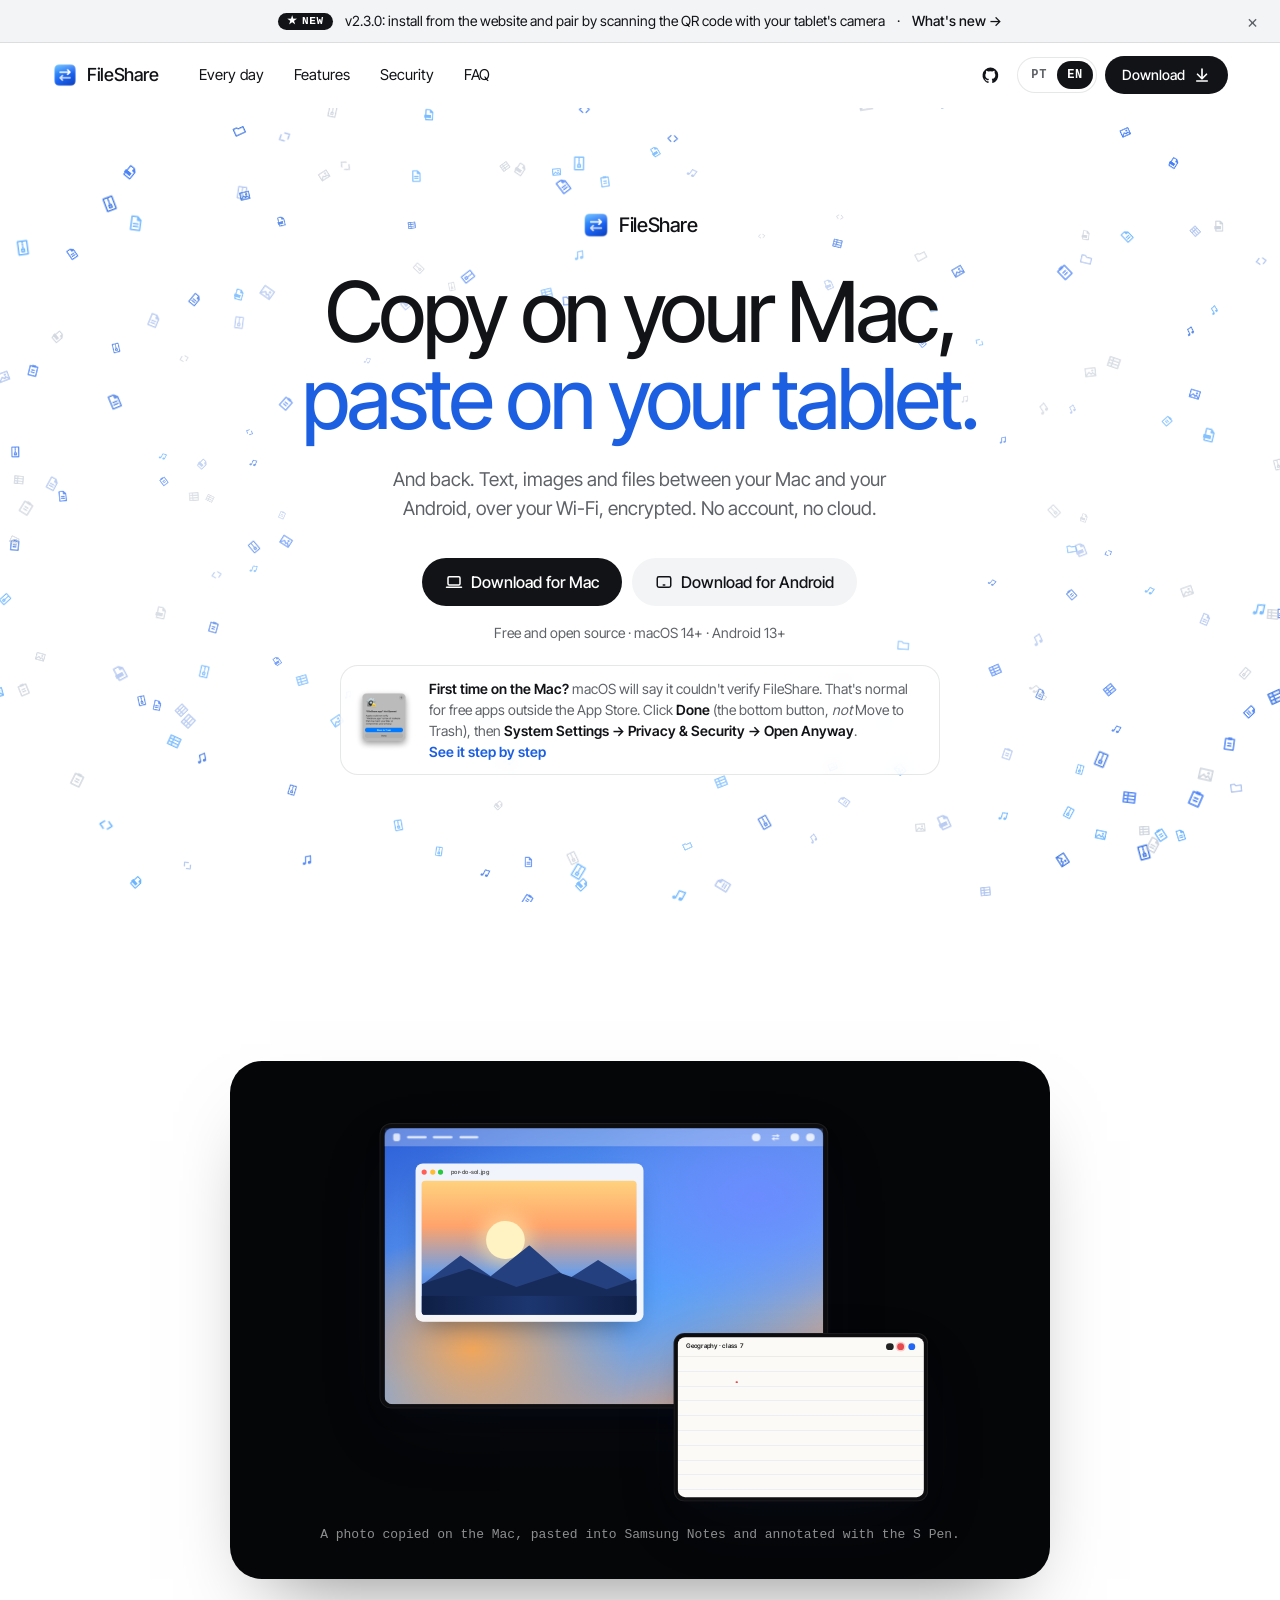
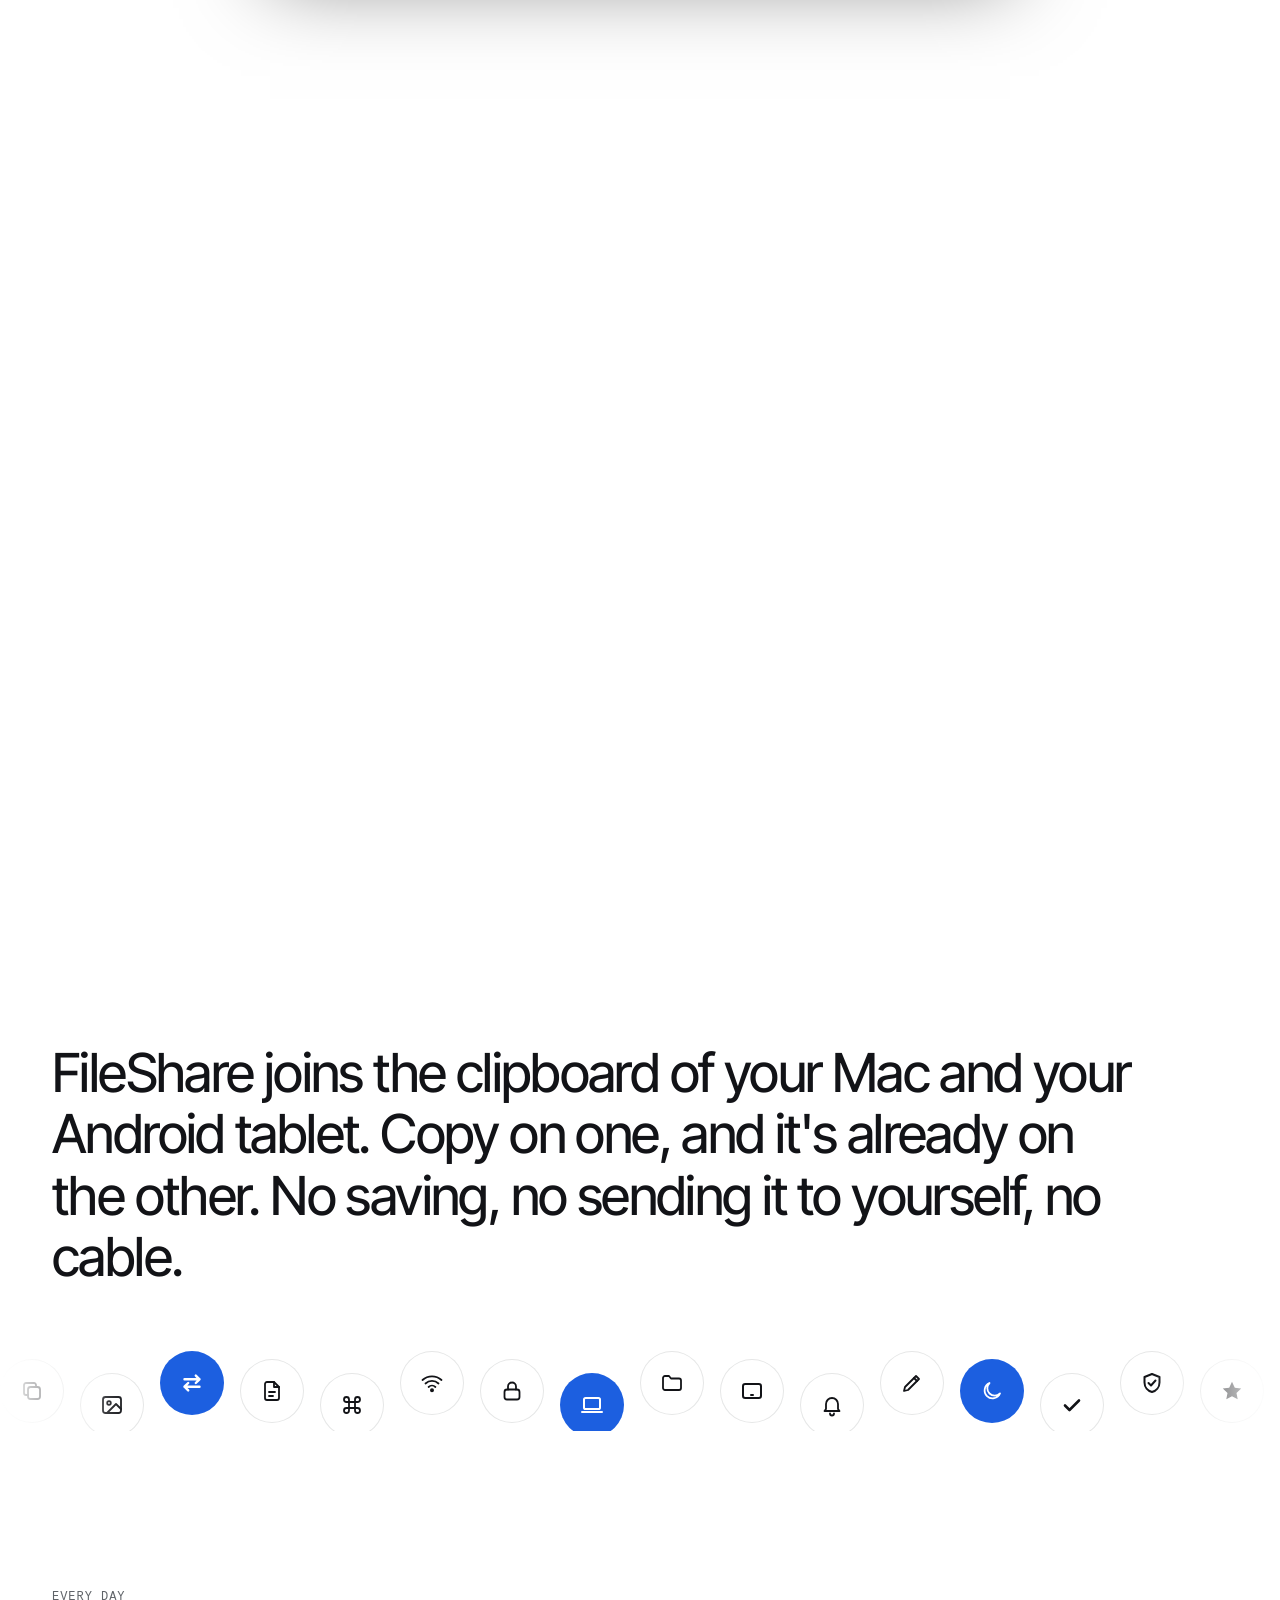
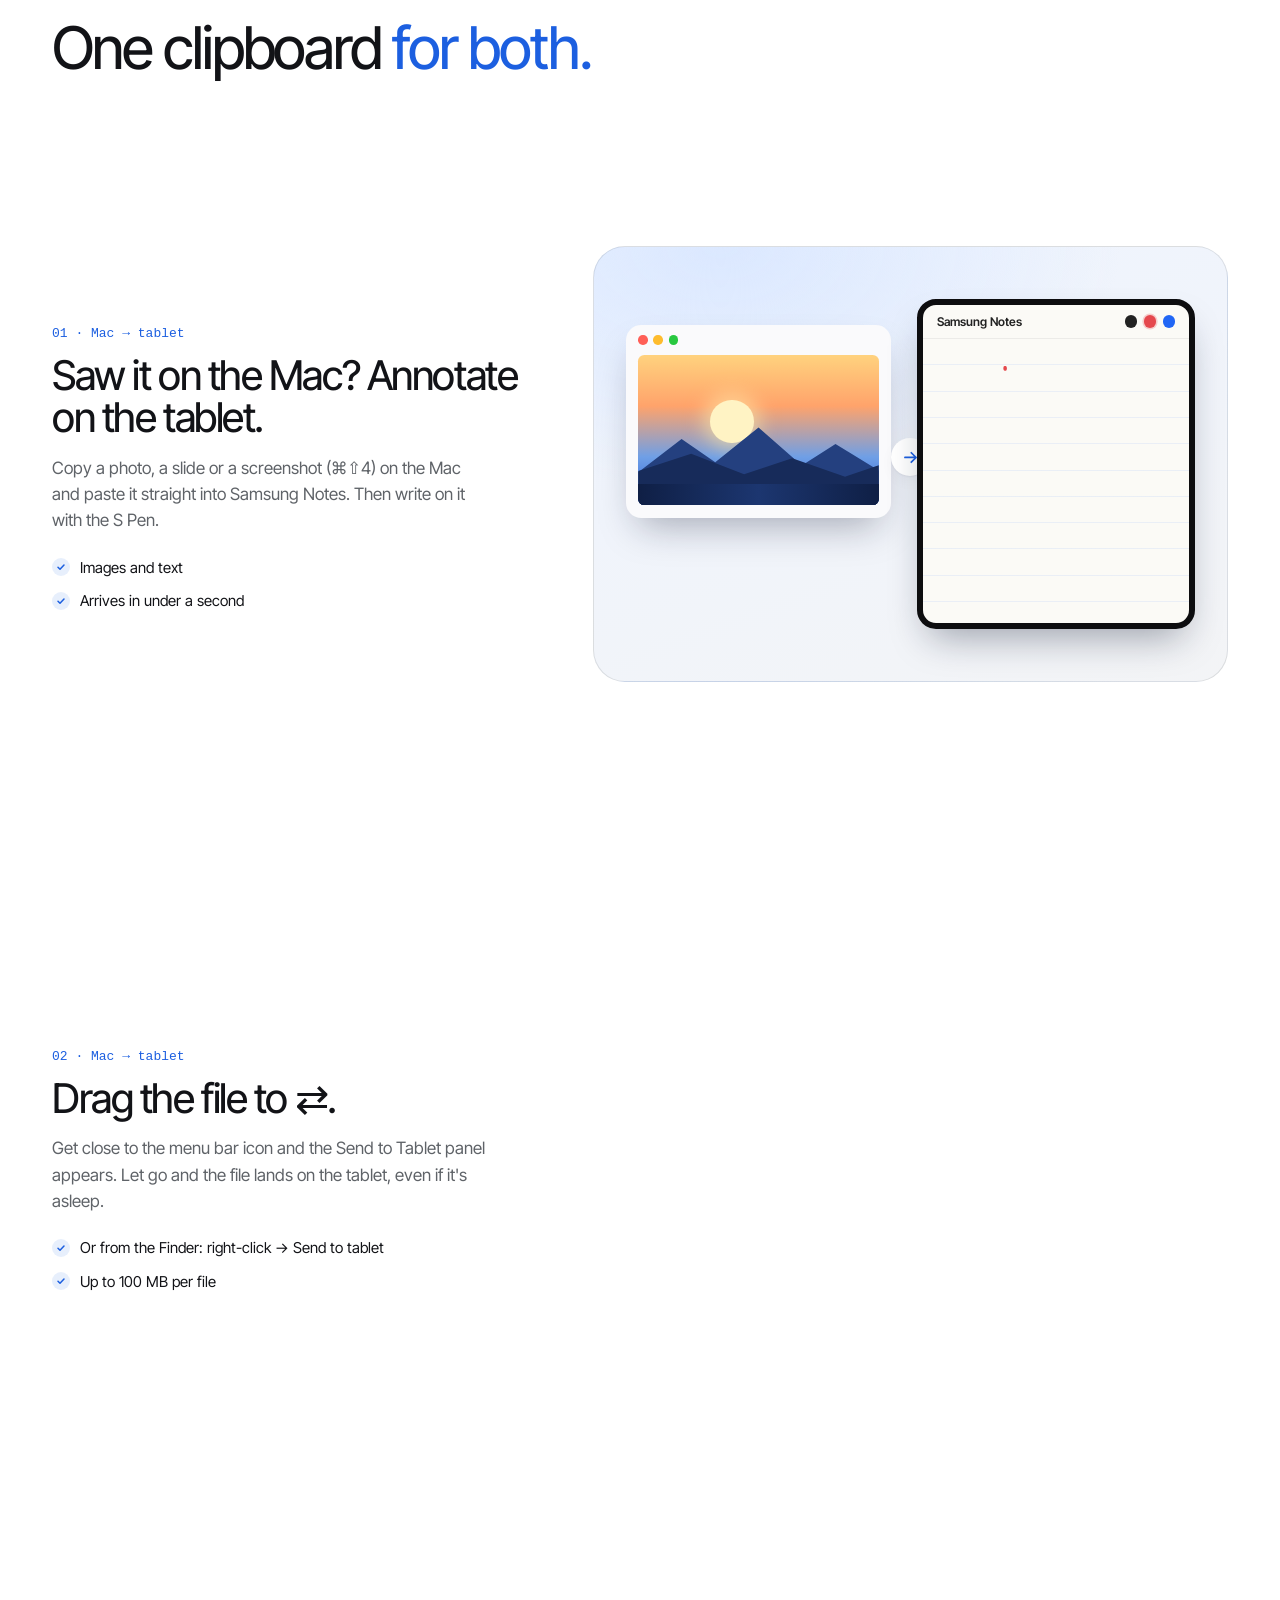
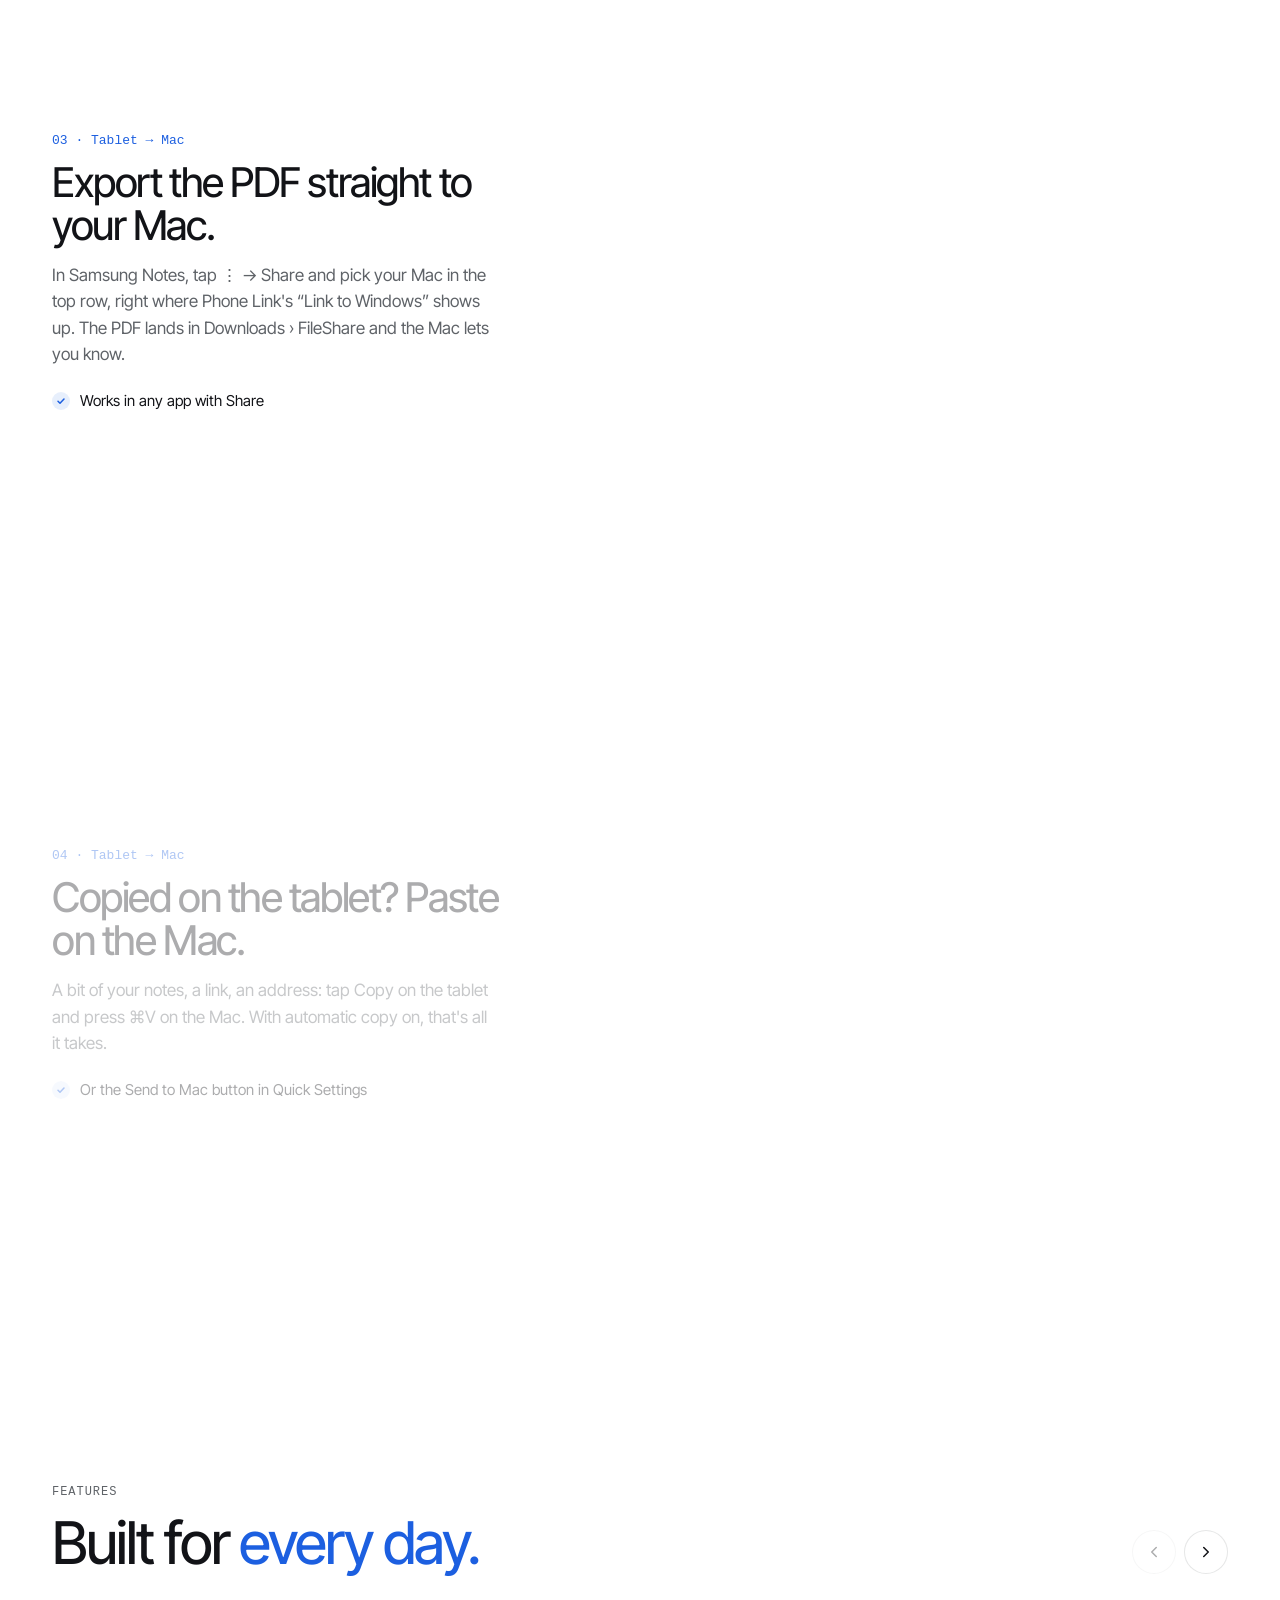
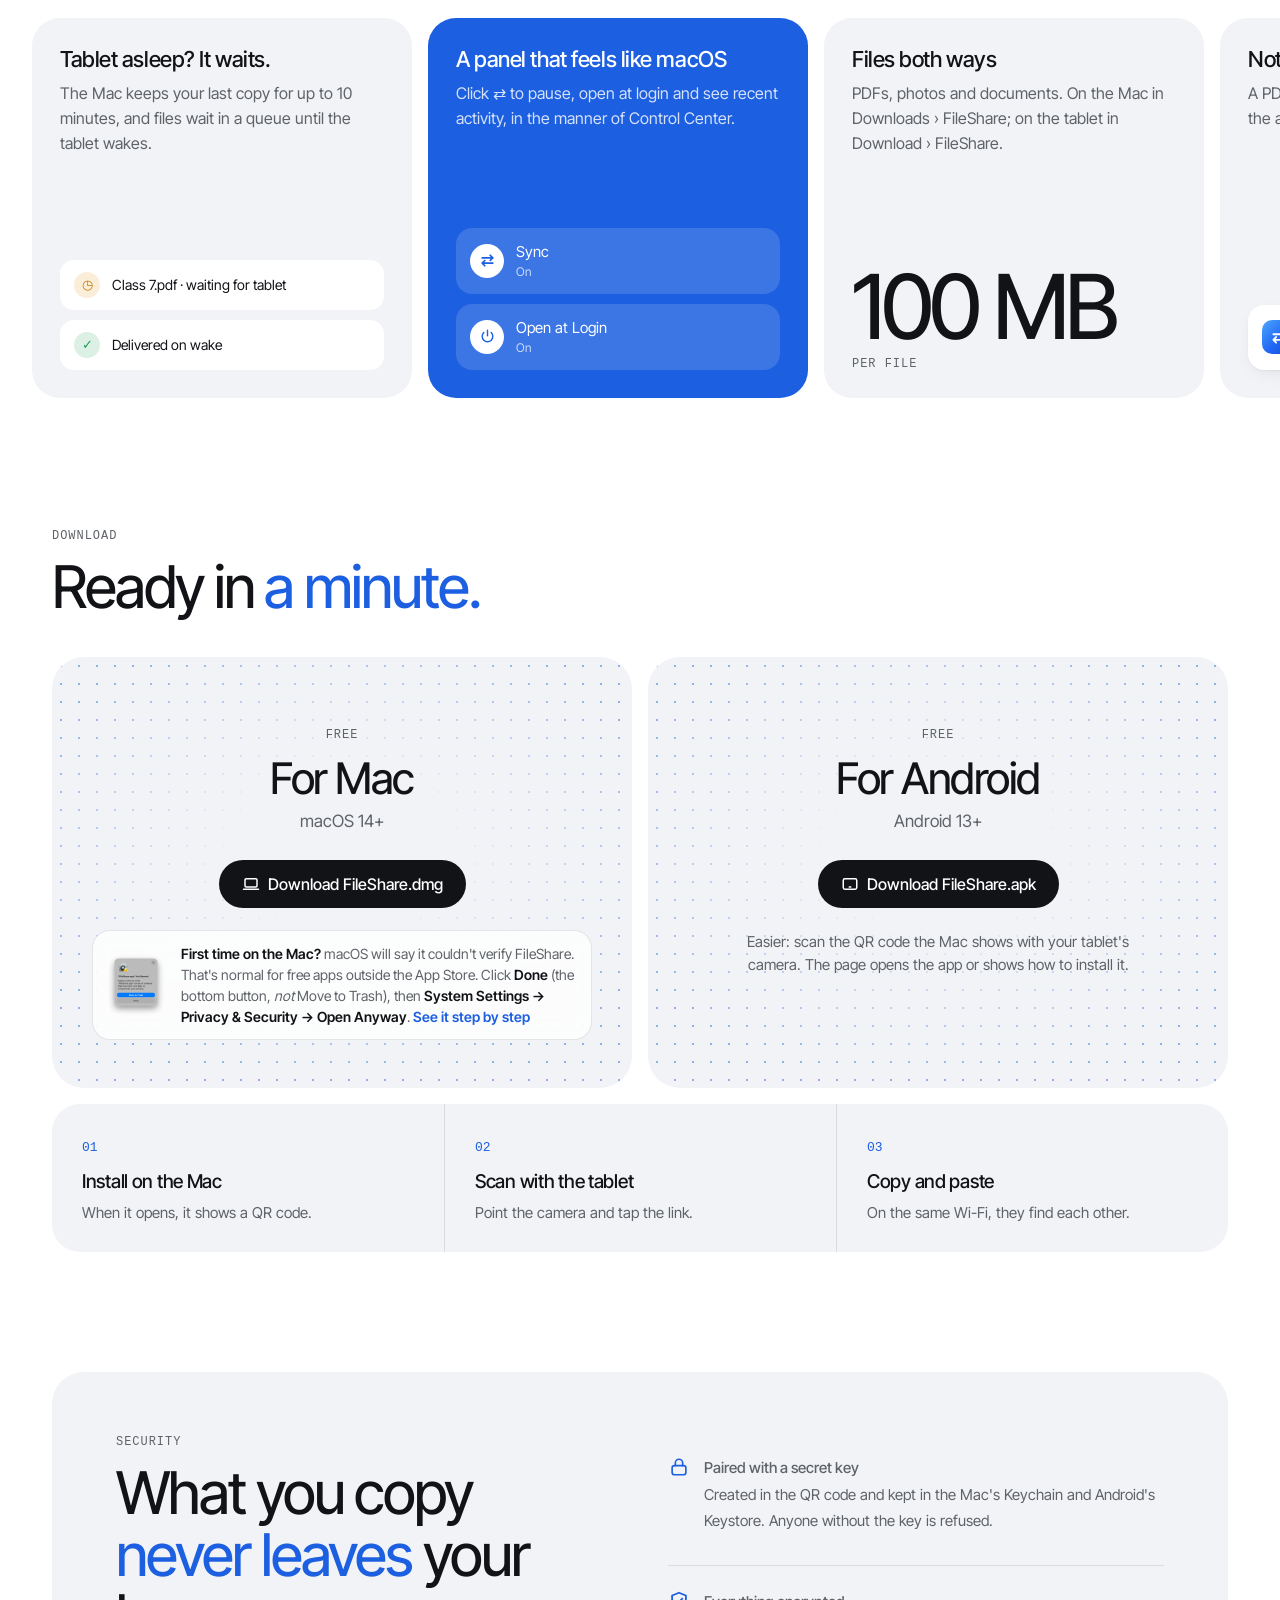
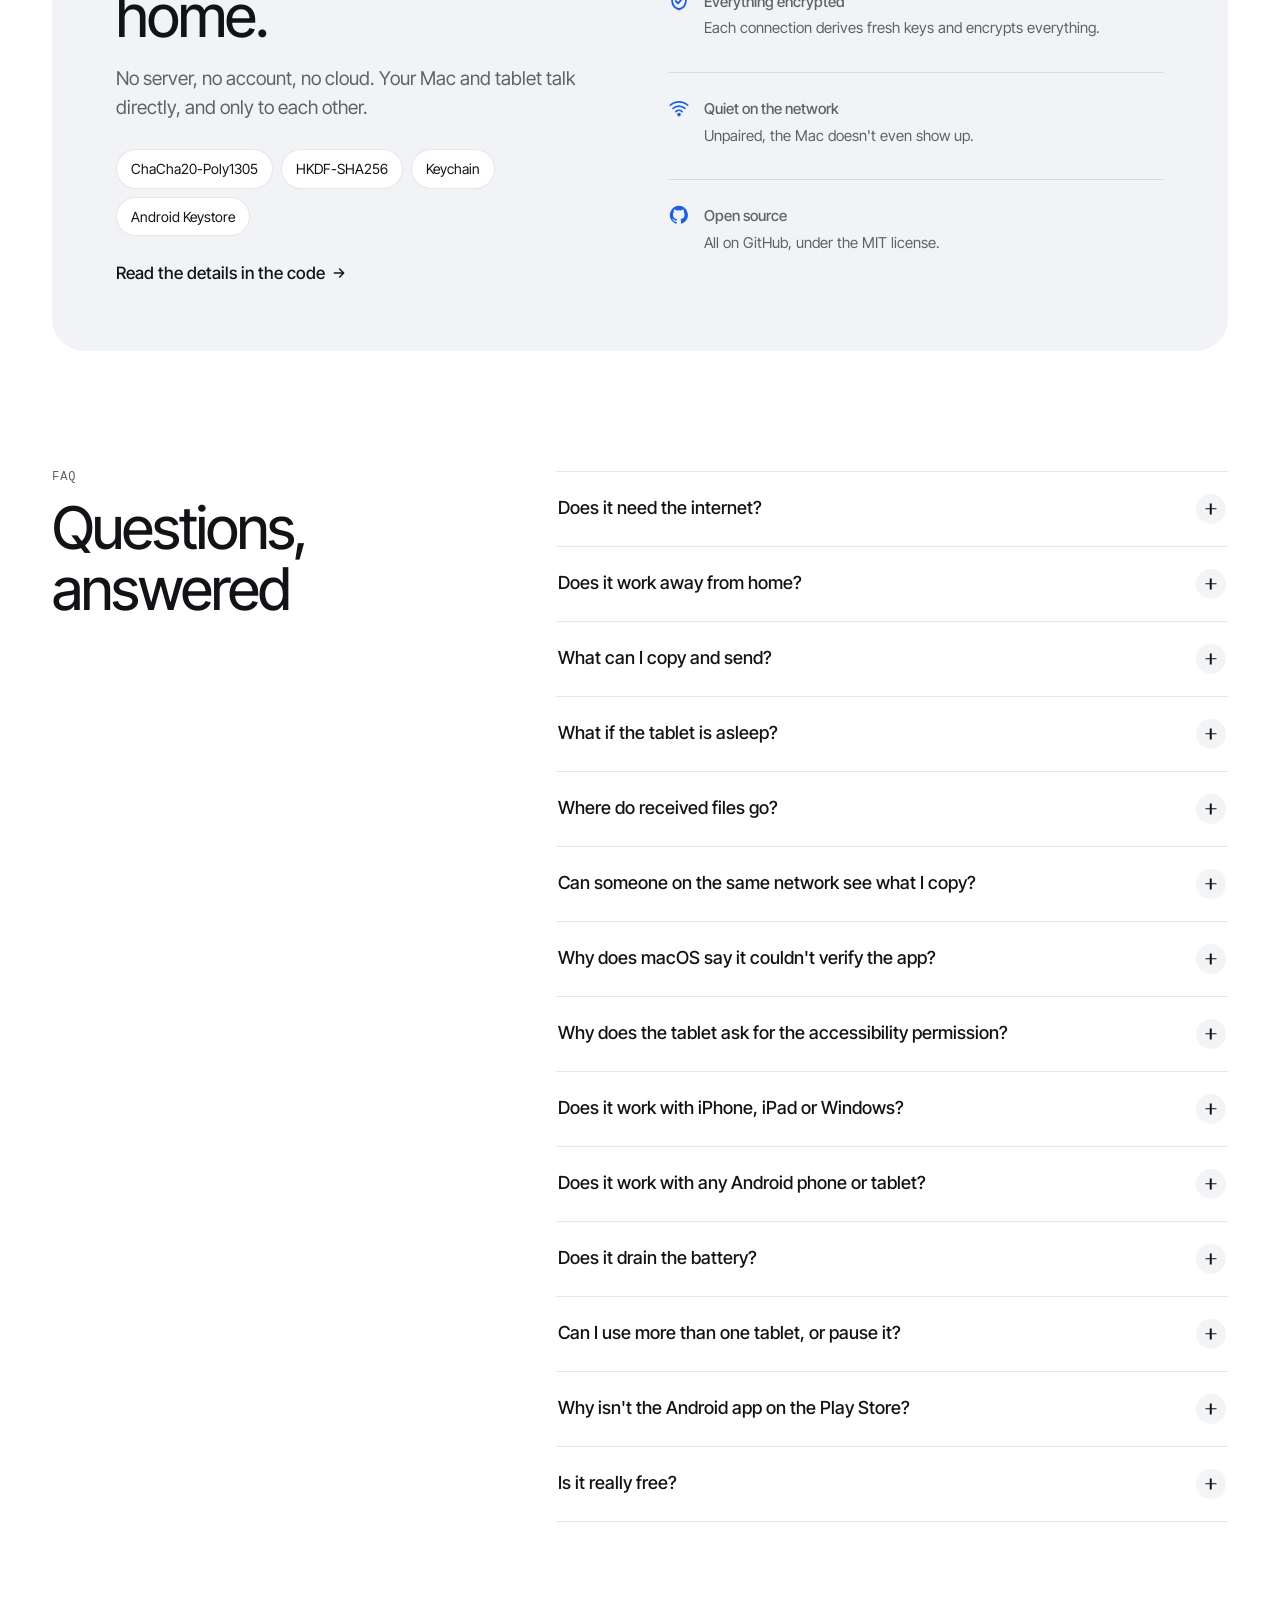
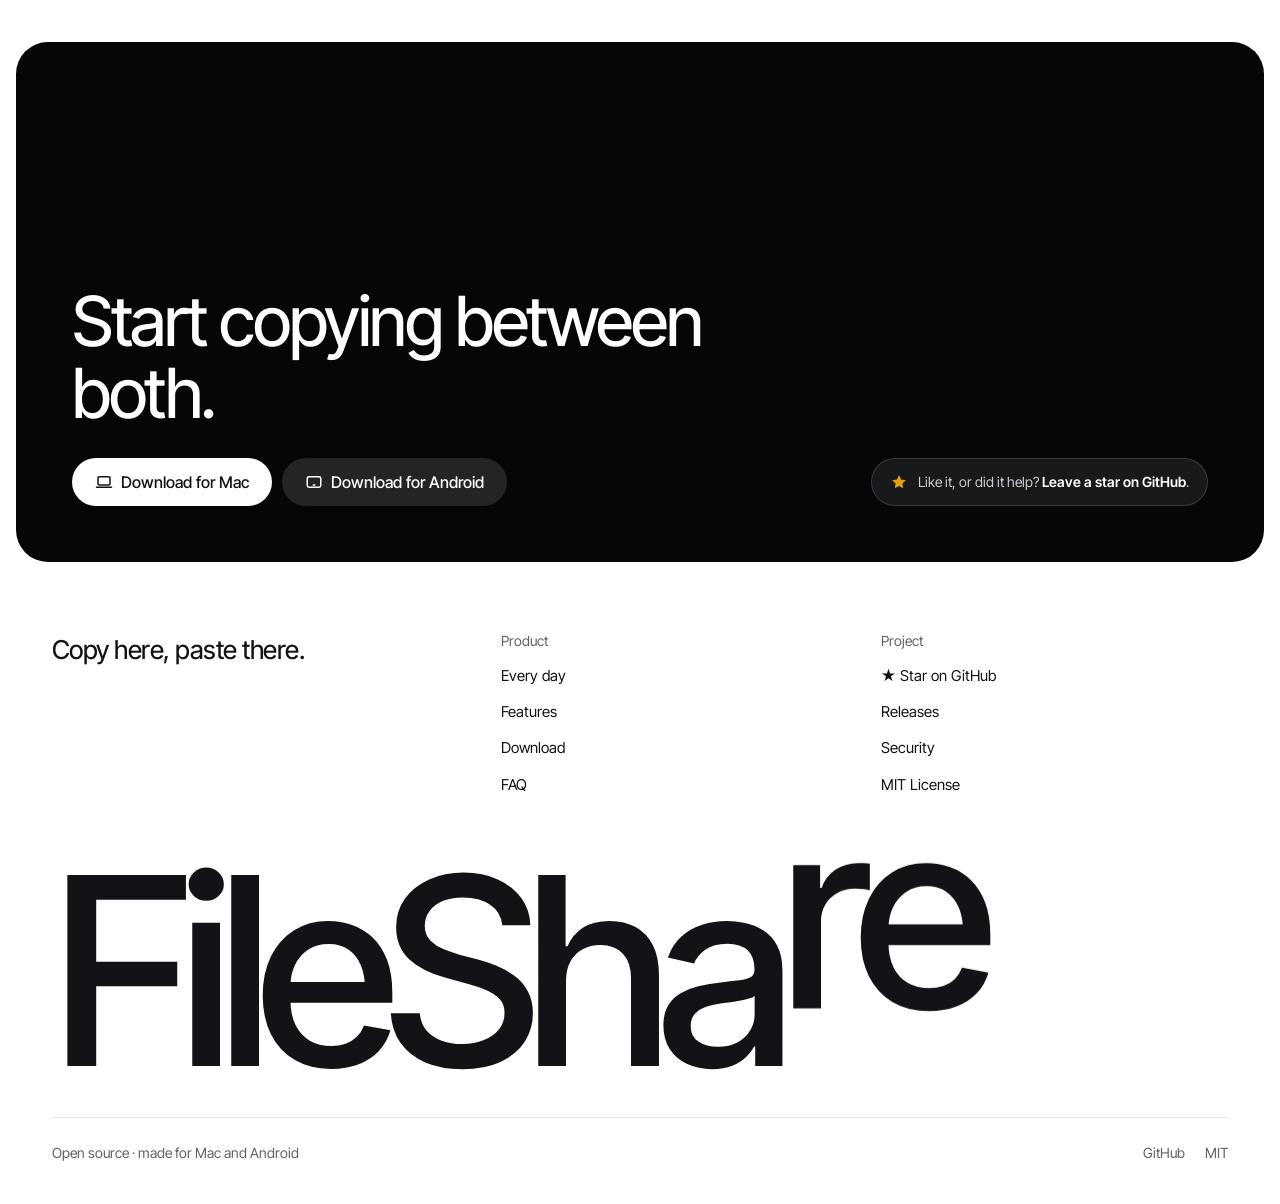
==== site/index.html @ 2a6236e5 "feat(site): partículas viram ícones minúsculos de arquivos" ====
<!doctype html>
<html lang="pt-BR">
<head>
<meta charset="utf-8">
<meta name="color-scheme" content="light dark">
<meta name="viewport" content="width=device-width, initial-scale=1, viewport-fit=cover">
<meta http-equiv="Content-Security-Policy" content="default-src 'none'; script-src 'self'; style-src 'self' 'unsafe-inline'; img-src 'self' data:; font-src 'self'; base-uri 'none'; form-action 'none'">
<meta name="description" content="Copie no Mac e cole no tablet Android, e o contrário. Arquivos nos dois sentidos, pelo seu Wi-Fi, criptografado. Grátis e de código aberto.">
<meta name="theme-color" content="#ffffff" media="(prefers-color-scheme: light)">
<meta name="theme-color" content="#0b0c0e" media="(prefers-color-scheme: dark)">
<title>FileShare · seu Mac e seu tablet, juntos</title>
<link rel="icon" href="favicon.png">
<link rel="preload" href="fonts/InterTight.woff2" as="font" type="font/woff2" crossorigin>
<link rel="stylesheet" href="style.css?v=dev171442">
<link rel="stylesheet" href="scenes.css?v=dev171442">
<script src="lang.js?v=dev171442"></script>
<script src="app.js?v=dev171442" defer></script>
</head>
<body>
<svg width="0" height="0" style="position:absolute" aria-hidden="true">
  <symbol id="i-arrows" viewBox="0 0 24 24" fill="none" stroke="currentColor" stroke-width="2.4" stroke-linecap="round" stroke-linejoin="round"><path d="M4.5 8.3h15M15.8 4.6l3.7 3.7-3.7 3.7M19.5 15.7h-15M8.2 12l-3.7 3.7 3.7 3.7"/></symbol>
  <symbol id="i-down" viewBox="0 0 24 24" fill="none" stroke="currentColor" stroke-width="2.2" stroke-linecap="round" stroke-linejoin="round"><path d="M12 4v12M6 11l6 6 6-6M5 20h14"/></symbol>
  <symbol id="i-check" viewBox="0 0 24 24" fill="none" stroke="currentColor" stroke-width="2.6" stroke-linecap="round" stroke-linejoin="round"><path d="M5 12.5l4.5 4.5L19 7.5"/></symbol>
  <symbol id="i-shield" viewBox="0 0 24 24" fill="none" stroke="currentColor" stroke-width="2" stroke-linecap="round" stroke-linejoin="round"><path d="M12 3l7.5 3v5.5c0 4.6-3.2 8.3-7.5 9.5-4.3-1.2-7.5-4.9-7.5-9.5V6L12 3z"/><path d="M8.5 12l2.5 2.5 4.5-5"/></symbol>
  <symbol id="i-laptop" viewBox="0 0 24 24" fill="none" stroke="currentColor" stroke-width="2" stroke-linecap="round" stroke-linejoin="round"><rect x="4" y="5" width="16" height="11" rx="1.6"/><path d="M2 19h20"/></symbol>
  <symbol id="i-tablet" viewBox="0 0 24 24" fill="none" stroke="currentColor" stroke-width="2" stroke-linecap="round" stroke-linejoin="round"><rect x="3" y="5" width="18" height="14" rx="2.2"/><path d="M11 16h2"/></symbol>
  <symbol id="i-star" viewBox="0 0 24 24" fill="currentColor"><path d="M12 2.8l2.8 5.9 6.4.8-4.7 4.4 1.2 6.4L12 17.2l-5.7 3.1 1.2-6.4-4.7-4.4 6.4-.8z"/></symbol>
  <symbol id="i-github" viewBox="0 0 24 24" fill="currentColor"><path d="M12 2a10 10 0 0 0-3.2 19.5c.5.1.7-.2.7-.5v-1.7c-2.8.6-3.4-1.3-3.4-1.3-.4-1.1-1.1-1.4-1.1-1.4-.9-.6.1-.6.1-.6 1 .1 1.5 1 1.5 1 .9 1.5 2.4 1.1 2.9.8.1-.6.4-1.1.6-1.3-2.2-.3-4.6-1.1-4.6-5 0-1.1.4-2 1-2.7-.1-.3-.4-1.3.1-2.7 0 0 .8-.3 2.7 1a9.4 9.4 0 0 1 5 0c1.9-1.3 2.7-1 2.7-1 .5 1.4.2 2.4.1 2.7.6.7 1 1.6 1 2.7 0 3.9-2.3 4.7-4.6 5 .4.3.7.9.7 1.9V21c0 .3.2.6.7.5A10 10 0 0 0 12 2z"/></symbol>
  <symbol id="i-arrow" viewBox="0 0 24 24" fill="none" stroke="currentColor" stroke-width="2.2" stroke-linecap="round" stroke-linejoin="round"><path d="M5 12h14M13 6l6 6-6 6"/></symbol>
</svg>
<svg width="0" height="0" style="position:absolute" aria-hidden="true">
  <symbol id="i-copy" viewBox="0 0 24 24" fill="none" stroke="currentColor" stroke-width="1.8" stroke-linecap="round" stroke-linejoin="round"><rect x="8" y="8" width="12" height="12" rx="2.5"/><path d="M16 8V6a2 2 0 0 0-2-2H6a2 2 0 0 0-2 2v8a2 2 0 0 0 2 2h2"/></symbol>
  <symbol id="i-image" viewBox="0 0 24 24" fill="none" stroke="currentColor" stroke-width="1.8" stroke-linecap="round" stroke-linejoin="round"><rect x="3" y="4" width="18" height="16" rx="2.5"/><circle cx="9" cy="10" r="1.8"/><path d="M21 16l-5-5-9 9"/></symbol>
  <symbol id="i-file" viewBox="0 0 24 24" fill="none" stroke="currentColor" stroke-width="1.8" stroke-linecap="round" stroke-linejoin="round"><path d="M14 3H7a2 2 0 0 0-2 2v14a2 2 0 0 0 2 2h10a2 2 0 0 0 2-2V8z"/><path d="M14 3v5h5M9 13h6M9 17h4"/></symbol>
  <symbol id="i-cmd" viewBox="0 0 24 24" fill="none" stroke="currentColor" stroke-width="1.8" stroke-linecap="round" stroke-linejoin="round"><path d="M9 9V6.5A2.5 2.5 0 1 0 6.5 9H9zm0 0h6m-6 0v6m6-6V6.5A2.5 2.5 0 1 1 17.5 9H15zm0 0v6m0 0h-6m6 0v2.5a2.5 2.5 0 1 0 2.5-2.5H15zm-6 0v2.5A2.5 2.5 0 1 1 6.5 15H9z"/></symbol>
  <symbol id="i-wifi" viewBox="0 0 24 24" fill="none" stroke="currentColor" stroke-width="1.8" stroke-linecap="round" stroke-linejoin="round"><path d="M2.5 9a14 14 0 0 1 19 0M5.5 12.5a9.5 9.5 0 0 1 13 0M8.6 16a5 5 0 0 1 6.8 0"/><circle cx="12" cy="19.2" r="1.1" fill="currentColor"/></symbol>
  <symbol id="i-lock" viewBox="0 0 24 24" fill="none" stroke="currentColor" stroke-width="1.8" stroke-linecap="round" stroke-linejoin="round"><rect x="4.5" y="10.5" width="15" height="10" rx="2.5"/><path d="M8 10.5V7.5a4 4 0 0 1 8 0v3"/></symbol>
  <symbol id="i-folder" viewBox="0 0 24 24" fill="none" stroke="currentColor" stroke-width="1.8" stroke-linecap="round" stroke-linejoin="round"><path d="M3 7a2 2 0 0 1 2-2h4l2 2.5h8a2 2 0 0 1 2 2V17a2 2 0 0 1-2 2H5a2 2 0 0 1-2-2z"/></symbol>
  <symbol id="i-bell" viewBox="0 0 24 24" fill="none" stroke="currentColor" stroke-width="1.8" stroke-linecap="round" stroke-linejoin="round"><path d="M6 16V11a6 6 0 0 1 12 0v5l1.5 2h-15zM10 20.5a2 2 0 0 0 4 0"/></symbol>
  <symbol id="i-moon" viewBox="0 0 24 24" fill="none" stroke="currentColor" stroke-width="1.8" stroke-linecap="round" stroke-linejoin="round"><path d="M20 14.5A8 8 0 1 1 9.5 4a6.5 6.5 0 0 0 10.5 10.5z"/></symbol>
  <symbol id="i-pen" viewBox="0 0 24 24" fill="none" stroke="currentColor" stroke-width="1.8" stroke-linecap="round" stroke-linejoin="round"><path d="M4 20l4-1 11-11-3-3L5 16z"/><path d="M14 7l3 3"/></symbol>
  <symbol id="i-power" viewBox="0 0 24 24" fill="none" stroke="currentColor" stroke-width="2" stroke-linecap="round" stroke-linejoin="round"><path d="M12 3v8M6.8 6.5a7.5 7.5 0 1 0 10.4 0"/></symbol>
  <symbol id="i-menu" viewBox="0 0 24 24" fill="none" stroke="currentColor" stroke-width="1.8" stroke-linecap="round"><path d="M4 8h16M4 16h16"/></symbol>
  <symbol id="i-close" viewBox="0 0 24 24" fill="none" stroke="currentColor" stroke-width="1.8" stroke-linecap="round"><path d="M6 6l12 12M18 6L6 18"/></symbol>
  <symbol id="i-left" viewBox="0 0 24 24" fill="none" stroke="currentColor" stroke-width="2" stroke-linecap="round" stroke-linejoin="round"><path d="M15 6l-6 6 6 6"/></symbol>
  <symbol id="i-right" viewBox="0 0 24 24" fill="none" stroke="currentColor" stroke-width="2" stroke-linecap="round" stroke-linejoin="round"><path d="M9 6l6 6-6 6"/></symbol>
</svg>

<div class="banner" id="banner">
  <div class="in">
    <span class="tag">★ <span lang="pt">NOVO</span><span lang="en">NEW</span></span>
    <span><span lang="pt">v2.3.0: instale pelo site e pareie lendo o QR code com a câmera do tablet</span><span lang="en">v2.3.0: install from the website and pair by scanning the QR code with your tablet's camera</span></span>
    <span class="sep" aria-hidden="true">·</span>
    <a href="https://github.com/MarcoFilho1/fileshare/releases/latest" target="_blank" rel="noopener"><span lang="pt">Ver novidades →</span><span lang="en">What's new →</span></a>
    <button class="x" type="button" aria-label="Fechar / Close">×</button>
  </div>
</div>

<header class="nav" id="nav">
  <div class="wrap nav-inner">
    <a class="brand" href="#top"><img src="icon.png" alt="">FileShare</a>
    <nav class="nav-links">
      <a href="#dia-a-dia"><span lang="pt">No dia a dia</span><span lang="en">Every day</span></a>
      <a href="#recursos"><span lang="pt">Recursos</span><span lang="en">Features</span></a>
      <a href="#seguranca"><span lang="pt">Segurança</span><span lang="en">Security</span></a>
      <a href="#perguntas"><span lang="pt">Perguntas</span><span lang="en">FAQ</span></a>
    </nav>
    <div class="nav-right">
      <a class="icon-btn gh" href="https://github.com/MarcoFilho1/fileshare" target="_blank" rel="noopener" title="GitHub"><svg><use href="#i-github"/></svg></a>
      <div class="lang-switch" role="group" aria-label="Idioma / Language"><button type="button" data-lang="pt">PT</button><button type="button" data-lang="en">EN</button></div>
      <a class="btn btn-ink btn-sm" href="#baixar"><span lang="pt">Baixar</span><span lang="en">Download</span> <svg><use href="#i-down"/></svg></a>
      <button class="icon-btn menu-btn" type="button" aria-label="Menu" aria-expanded="false"><svg><use href="#i-menu"/></svg></button>
    </div>
  </div>
</header>

<div class="sheet-menu" id="sheet-menu" aria-hidden="true">
  <div class="top"><a class="brand" href="#top"><img src="icon.png" alt="">FileShare</a><button class="icon-btn close" type="button" aria-label="Fechar / Close"><svg><use href="#i-close"/></svg></button></div>
  <nav>
    <a href="#dia-a-dia"><span lang="pt">No dia a dia</span><span lang="en">Every day</span><svg width="18" height="18"><use href="#i-right"/></svg></a>
    <a href="#recursos"><span lang="pt">Recursos</span><span lang="en">Features</span><svg width="18" height="18"><use href="#i-right"/></svg></a>
    <a href="#baixar"><span lang="pt">Baixar</span><span lang="en">Download</span><svg width="18" height="18"><use href="#i-right"/></svg></a>
    <a href="#seguranca"><span lang="pt">Segurança</span><span lang="en">Security</span><svg width="18" height="18"><use href="#i-right"/></svg></a>
    <a href="#perguntas"><span lang="pt">Perguntas</span><span lang="en">FAQ</span><svg width="18" height="18"><use href="#i-right"/></svg></a>
  </nav>
  <div class="foot">
    <div class="lang-switch" role="group" aria-label="Idioma / Language"><button type="button" data-lang="pt">PT</button><button type="button" data-lang="en">EN</button></div>
    <a class="btn btn-line btn-sm" href="https://github.com/MarcoFilho1/fileshare" target="_blank" rel="noopener"><svg><use href="#i-star"/></svg><span lang="pt">Estrela no GitHub</span><span lang="en">Star on GitHub</span></a>
  </div>
</div>

<main id="top">
  <!-- topo: campo de partículas azuis em volta do título -->
  <section class="hero">
    <canvas id="field" aria-hidden="true"></canvas>
    <div class="content">
      <div class="mark reveal"><img src="icon.png" alt="">FileShare</div>
      <h1 class="display reveal" style="--d:.06s">
        <span lang="pt">Copie no Mac,<br><em>cole no tablet.</em></span>
        <span lang="en">Copy on your Mac,<br><em>paste on your tablet.</em></span>
      </h1>
      <p class="lede reveal" style="--d:.12s">
        <span lang="pt">E o contrário. Texto, imagens e arquivos entre o seu Mac e o seu Android, pelo seu Wi-Fi, criptografados. Sem conta e sem nuvem.</span>
        <span lang="en">And back. Text, images and files between your Mac and your Android, over your Wi-Fi, encrypted. No account, no cloud.</span>
      </p>
      <div class="hero-actions reveal" style="--d:.18s">
        <a class="btn btn-ink" data-os="mac" href="https://github.com/MarcoFilho1/fileshare/releases/latest/download/FileShare.dmg"><svg><use href="#i-laptop"/></svg><span lang="pt">Baixar para Mac</span><span lang="en">Download for Mac</span></a>
        <a class="btn btn-ghost" data-os="android" href="https://github.com/MarcoFilho1/fileshare/releases/latest/download/FileShare.apk"><svg><use href="#i-tablet"/></svg><span lang="pt">Baixar para Android</span><span lang="en">Download for Android</span></a>
      </div>
      <p class="avail reveal" style="--d:.22s"><span lang="pt">Grátis e de código aberto · macOS 14+ · Android 13+</span><span lang="en">Free and open source · macOS 14+ · Android 13+</span></p>
      <div class="mac-note reveal" style="--d:.3s">
        <img src="media/macos-alert.png" alt="" width="62" height="66">
        <p>
          <span lang="pt"><b>Primeira vez no Mac?</b> O macOS vai dizer que não conseguiu verificar o FileShare. É normal para apps gratuitos fora da App Store. Clique no <b>botão de baixo</b> (Done), <i>não</i> no azul (Move to Trash) e depois em <b>Ajustes do Sistema → Privacidade e Segurança → Abrir mesmo assim</b>. <a href="#" data-mac-help>Ver o passo a passo</a></span>
          <span lang="en"><b>First time on the Mac?</b> macOS will say it couldn't verify FileShare. That's normal for free apps outside the App Store. Click <b>Done</b> (the bottom button, <i>not</i> Move to Trash), then <b>System Settings → Privacy &amp; Security → Open Anyway</b>. <a href="#" data-mac-help>See it step by step</a></span>
        </p>
      </div>
    </div>
  </section>

  <!-- o cartão escuro cresce enquanto você rola, com a cena de copiar e anotar -->
  <section class="grow" aria-label="Demonstração">
    <div class="pin">
      <div class="card" id="grow-card">
        <canvas id="grow-field" aria-hidden="true"></canvas>
        <div class="stagebox" aria-hidden="true"><div class="scene" id="scene">
        <div class="slab"></div>
        <div class="mac">
          <div class="screen">
            <div class="menubar">
              <div class="dots"><i></i><i></i><i></i><i></i></div>
              <div class="right"><i></i><span class="tray"><svg><use href="#i-arrows"/></svg></span><i></i><i></i></div>
            </div>
            <div class="photo-win">
              <div class="bar"><span class="lights"><i></i><i></i><i></i></span><span>por-do-sol.jpg</span></div>
              <div class="photo"><i class="sun"></i><i class="m1"></i><i class="m2"></i><i class="sea"></i></div>
              <div class="sel"></div>
            </div>
            <div class="keycap"><kbd>⌘</kbd><kbd>C</kbd></div>
          </div>
        </div>
        <div class="clipfly"><div class="photo"><i class="sun"></i><i class="m1"></i><i class="m2"></i><i class="sea"></i></div></div>
        <div class="tablet">
          <div class="tscreen notes">
            <div class="ntop"><b><span lang="pt">Geografia · aula 7</span><span lang="en">Geography · class 7</span></b><span class="pens"><i></i><i></i><i></i></span></div>
            <div class="paper">
              <div class="pasted photo"><i class="sun"></i><i class="m1"></i><i class="m2"></i><i class="sea"></i></div>
              <svg class="ink" viewBox="0 0 100 60" preserveAspectRatio="none">
                <path class="k1" pathLength="1" d="M23 10.5 C 28 10, 30.5 13.5, 30 17.5 C 29.5 22, 25 24, 21 23 C 16.5 22, 15.5 17, 17 14 C 18.5 11.5, 21 10.6, 24 10.8"/>
                <path class="k2" pathLength="1" d="M31 15 C 38 12, 44 12, 50 13 M46.5 10 L 50.5 13 L 46.5 16.5"/>
                <path class="k3" pathLength="1" d="M53 12 c 1.5 -3, 3 3, 4.5 0 s 2.5 -3, 4 0 s 2.5 3, 4 0 s 2.5 -3, 4 0 M53 19 c 2 -2.5, 4 2.5, 6 0 s 3 -2.5, 6 0 s 3 2.5, 5 0"/>
              </svg>
              <div class="press"></div>
              <div class="ctx"><span lang="pt">Colar</span><span lang="en">Paste</span></div>
            </div>
          </div>
        </div>
      </div></div>
        <p class="cap"><span lang="pt">Uma foto copiada no Mac, colada no Samsung Notes e anotada com a S Pen.</span><span lang="en">A photo copied on the Mac, pasted into Samsung Notes and annotated with the S Pen.</span></p>
      </div>
    </div>
  </section>

  <!-- manifesto: as palavras acendem com a rolagem -->
  <section class="manifesto">
    <div class="wrap">
      <p data-words lang="pt">O FileShare junta a área de transferência do seu Mac e do seu tablet Android. Copiou num, já está no outro. Sem salvar, sem mandar para você mesmo, sem cabo.</p>
      <p data-words lang="en">FileShare joins the clipboard of your Mac and your Android tablet. Copy on one, and it's already on the other. No saving, no sending it to yourself, no cable.</p>
    </div>
    <div class="chips" aria-hidden="true">
      <div class="track"><span class="chip"><svg><use href="#i-copy"/></svg></span><span class="chip"><svg><use href="#i-image"/></svg></span><span class="chip blue"><svg><use href="#i-arrows"/></svg></span><span class="chip"><svg><use href="#i-file"/></svg></span><span class="chip"><svg><use href="#i-cmd"/></svg></span><span class="chip"><svg><use href="#i-wifi"/></svg></span><span class="chip"><svg><use href="#i-lock"/></svg></span><span class="chip blue"><svg><use href="#i-laptop"/></svg></span><span class="chip"><svg><use href="#i-folder"/></svg></span><span class="chip"><svg><use href="#i-tablet"/></svg></span><span class="chip"><svg><use href="#i-bell"/></svg></span><span class="chip"><svg><use href="#i-pen"/></svg></span><span class="chip blue"><svg><use href="#i-moon"/></svg></span><span class="chip"><svg><use href="#i-check"/></svg></span><span class="chip"><svg><use href="#i-shield"/></svg></span><span class="chip"><svg><use href="#i-star"/></svg></span><span class="chip"><svg><use href="#i-copy"/></svg></span><span class="chip"><svg><use href="#i-image"/></svg></span><span class="chip blue"><svg><use href="#i-arrows"/></svg></span><span class="chip"><svg><use href="#i-file"/></svg></span><span class="chip"><svg><use href="#i-cmd"/></svg></span><span class="chip"><svg><use href="#i-wifi"/></svg></span><span class="chip"><svg><use href="#i-lock"/></svg></span><span class="chip blue"><svg><use href="#i-laptop"/></svg></span><span class="chip"><svg><use href="#i-folder"/></svg></span><span class="chip"><svg><use href="#i-tablet"/></svg></span><span class="chip"><svg><use href="#i-bell"/></svg></span><span class="chip"><svg><use href="#i-pen"/></svg></span><span class="chip blue"><svg><use href="#i-moon"/></svg></span><span class="chip"><svg><use href="#i-check"/></svg></span><span class="chip"><svg><use href="#i-shield"/></svg></span><span class="chip"><svg><use href="#i-star"/></svg></span></div>
    </div>
  </section>

  <!-- no dia a dia: o texto rola, a cena à direita troca -->
  <section class="daily" id="dia-a-dia">
    <div class="wrap">
      <div class="head reveal">
        <div class="eyebrow"><span lang="pt">No dia a dia</span><span lang="en">Every day</span></div>
        <h2 class="display h2" style="margin-top:14px"><span lang="pt">Uma área de transferência <em>para os dois.</em></span><span lang="en">One clipboard <em>for both.</em></span></h2>
      </div>
      <div class="grid">
        <div class="list">
          <article class="item" data-art="0">
            <span class="num">01 · Mac → tablet</span>
            <h3 class="display"><span lang="pt">Viu no Mac? Anote no tablet.</span><span lang="en">Saw it on the Mac? Annotate on the tablet.</span></h3>
            <p><span lang="pt">Copie uma foto, um slide ou um print (⌘⇧4) no Mac e cole direto no Samsung Notes. Depois é só escrever por cima com a S Pen.</span><span lang="en">Copy a photo, a slide or a screenshot (⌘⇧4) on the Mac and paste it straight into Samsung Notes. Then write on it with the S Pen.</span></p>
            <ul class="ticks"><li><span lang="pt">Imagens e texto</span><span lang="en">Images and text</span></li><li><span lang="pt">Chega em menos de um segundo</span><span lang="en">Arrives in under a second</span></li></ul>
            <div class="art-slot"></div>
          </article>
          <article class="item" data-art="1">
            <span class="num">02 · Mac → tablet</span>
            <h3 class="display"><span lang="pt">Arraste o arquivo até o ⇄.</span><span lang="en">Drag the file to ⇄.</span></h3>
            <p><span lang="pt">Chegou perto do ícone na barra de menu, o painel Send to Tablet aparece. Soltou, o arquivo chega no tablet, mesmo que ele esteja dormindo.</span><span lang="en">Get close to the menu bar icon and the Send to Tablet panel appears. Let go and the file lands on the tablet, even if it's asleep.</span></p>
            <ul class="ticks"><li><span lang="pt">Ou pelo Finder: botão direito → Enviar ao tablet</span><span lang="en">Or from the Finder: right-click → Send to tablet</span></li><li><span lang="pt">Até 100 MB por arquivo</span><span lang="en">Up to 100 MB per file</span></li></ul>
            <div class="art-slot"></div>
          </article>
          <article class="item" data-art="2">
            <span class="num">03 · Tablet → Mac</span>
            <h3 class="display"><span lang="pt">Exporte o PDF direto para o Mac.</span><span lang="en">Export the PDF straight to your Mac.</span></h3>
            <p><span lang="pt">No Samsung Notes, toque em ⋮ → Compartilhar e escolha o seu Mac, na fileira de cima, no mesmo lugar do “Ligar ao Windows” do Phone Link. O PDF cai em Downloads › FileShare e o Mac avisa.</span><span lang="en">In Samsung Notes, tap ⋮ → Share and pick your Mac in the top row, right where Phone Link's “Link to Windows” shows up. The PDF lands in Downloads › FileShare and the Mac lets you know.</span></p>
            <ul class="ticks"><li><span lang="pt">Funciona em qualquer app com Compartilhar</span><span lang="en">Works in any app with Share</span></li></ul>
            <div class="art-slot"></div>
          </article>
          <article class="item" data-art="3">
            <span class="num">04 · Tablet → Mac</span>
            <h3 class="display"><span lang="pt">Copiou no tablet? Cole no Mac.</span><span lang="en">Copied on the tablet? Paste on the Mac.</span></h3>
            <p><span lang="pt">Um trecho das suas notas, um link, um endereço: toque em Copiar no tablet e use ⌘V no Mac. Com a cópia automática ligada, não precisa de mais nada.</span><span lang="en">A bit of your notes, a link, an address: tap Copy on the tablet and press ⌘V on the Mac. With automatic copy on, that's all it takes.</span></p>
            <ul class="ticks"><li><span lang="pt">Ou pelo botão Enviar ao Mac, nas Configurações rápidas</span><span lang="en">Or the Send to Mac button in Quick Settings</span></li></ul>
            <div class="art-slot"></div>
          </article>
        </div>
        <div class="viewer" aria-hidden="true">
          <div class="story-art art-notes" aria-hidden="true">
          <div class="sa-mac">
            <div class="sa-bar"><i></i><i></i><i></i></div>
            <div class="photo"><i class="sun"></i><i class="m1"></i><i class="m2"></i><i class="sea"></i></div>
            <div class="sa-key"><kbd>⌘</kbd><kbd>C</kbd></div>
          </div>
          <div class="sa-arrow"><svg><use href="#i-arrow"/></svg></div>
          <div class="sa-tab notes">
            <div class="ntop"><b>Samsung Notes</b><span class="pens"><i></i><i></i><i></i></span></div>
            <div class="paper">
              <div class="pasted photo"><i class="sun"></i><i class="m1"></i><i class="m2"></i><i class="sea"></i></div>
              <svg class="ink" viewBox="0 0 100 60" preserveAspectRatio="none">
                <path class="k1" pathLength="1" d="M30 6 C 36 5.5, 39 9.5, 38 14 C 37 19, 32 21, 27 20 C 22 19, 21 13, 23 10 C 25 7, 28 6, 31 6.2"/>
                <path class="k3" pathLength="1" d="M60 10 c 1.5 -3, 3 3, 4.5 0 s 2.5 -3, 4 0 s 2.5 3, 4 0 s 2.5 -3, 4 0 M60 18 c 2 -2.5, 4 2.5, 6 0 s 3 -2.5, 6 0 s 3 2.5, 5 0 M60 26 c 2 -2.5, 4 2.5, 6 0 s 3 -2.5, 6 0"/>
              </svg>
            </div>
          </div>
        </div>
          <div class="story-art art-drag"><div class="scene dragscene">
            <div class="slab"></div>
            <div class="mac">
              <div class="screen">
                <div class="menubar">
                  <div class="dots"><i></i><i></i><i></i><i></i></div>
                  <div class="right"><i></i><span class="tray"><svg><use href="#i-arrows"/></svg></span><i></i><i></i></div>
                </div>
                <div class="window">
                  <div class="lights"><i></i><i></i><i></i></div>
                  <div class="files">
                    <div class="file"><span class="doc"></span>Aula 7.pdf</div>
                    <div class="file"><span class="doc" style="--c:#2bb673"></span>notas.csv</div>
                    <div class="file"><span class="doc" style="--c:#2166f5"></span>slides.key</div>
                    <div class="file"><span class="doc" style="--c:#f2a93b"></span>foto.png</div>
                    <div class="file"><span class="doc" style="--c:#13a9bd"></span>resumo.txt</div>
                  </div>
                </div>
                <div class="flyer"></div>
                <div class="drop">
                  <div class="head">
                    <span class="c"><svg style="color:#fff"><use href="#i-tablet"/></svg></span>
                    <span><b>Send to Tablet</b><small>Galaxy Tab S9 FE</small></span>
                  </div>
                  <div class="tile">
                    <div class="lit"></div>
                    <div class="stagev s0"><div><span class="ring"><svg style="color:#666"><use href="#i-down"/></svg></span>Drop files here</div></div>
                    <div class="stagev s1"><div><span class="ring"><svg style="color:#2166f5"><use href="#i-down"/></svg></span>Release to send</div></div>
                    <div class="stagev s2"><div>Aula 7.pdf<div class="bar"><i></i></div></div></div>
                    <div class="stagev s3"><div><span class="ok"><svg style="color:#fff"><use href="#i-check"/></svg></span>Sent to Galaxy Tab S9 FE</div></div>
                  </div>
                </div>
              </div>
            </div>
            <div class="tablet">
              <div class="tscreen">
                <div class="notif">
                  <span class="c"><svg style="color:#fff"><use href="#i-arrows"/></svg></span>
                  <span><b><span lang="pt">PDF recebido do MacBook</span><span lang="en">PDF from MacBook</span></b><small><span lang="pt">Aula 7.pdf · toque para abrir</span><span lang="en">Aula 7.pdf · tap to open</span></small></span>
                </div>
                <div class="tapp">
                  <img src="icon.png" alt="">
                  <b>FileShare</b>
                  <div class="card"><span class="c"></span><span><b>MacBook Air</b><small><i></i><span lang="pt">Conectado</span><span lang="en">Connected</span></small></span></div>
                </div>
              </div>
            </div>
          </div></div>
          <div class="story-art art-share" aria-hidden="true">
          <div class="sa-tab notes share-tab">
            <div class="ntop"><b>Samsung Notes</b><span class="kebab"><i></i><i></i><i></i></span></div>
            <div class="paper">
              <div class="pasted photo"><i class="sun"></i><i class="m1"></i><i class="m2"></i><i class="sea"></i></div>
              <svg class="ink" viewBox="0 0 100 60" preserveAspectRatio="none">
                <path pathLength="1" d="M30 6 C 36 5.5, 39 9.5, 38 14 C 37 19, 32 21, 27 20 C 22 19, 21 13, 23 10 C 25 7, 28 6, 31 6.2"/>
                <path pathLength="1" d="M60 10 c 1.5 -3, 3 3, 4.5 0 s 2.5 -3, 4 0 s 2.5 3, 4 0 s 2.5 -3, 4 0 M60 18 c 2 -2.5, 4 2.5, 6 0 s 3 -2.5, 6 0 s 3 2.5, 5 0"/>
              </svg>
            </div>
            <div class="amenu">
              <span><span lang="pt">Salvar como arquivo</span><span lang="en">Save as file</span></span>
              <span class="hit"><span lang="pt">Compartilhar</span><span lang="en">Share</span></span>
              <span><span lang="pt">Imprimir</span><span lang="en">Print</span></span>
              <span><span lang="pt">Fixar no topo</span><span lang="en">Pin to top</span></span>
            </div>
            <div class="scrim"></div>
            <div class="sheet2">
              <div class="sh-file"><span class="pdf">PDF</span><span><b><span lang="pt">Geografia · aula 7.pdf</span><span lang="en">Geography · class 7.pdf</span></b><small>1,8 MB</small></span></div>
              <div class="sh-row">
                <div class="tgt me"><span class="av"><svg><use href="#i-laptop"/></svg></span><small>Marco MacBook Air</small></div>
                <div class="tgt"><span class="av gray"><svg><use href="#i-laptop"/></svg></span><small><span lang="pt">Ligar ao Windows</span><span lang="en">Link to Windows</span></small></div>
                <div class="tgt"><span class="av pink">A</span><small>Ana</small></div>
                <div class="tgt"><span class="av teal">Q</span><small>Quick Share</small></div>
              </div>
              <div class="sh-apps"><i></i><i></i><i></i><i></i><i></i></div>
            </div>
            <div class="tap t1"></div><div class="tap t2"></div><div class="tap t3"></div>
          </div>
          <div class="mini-mac">
            <div class="mm-screen">
              <div class="mm-bar"><i></i><i></i><i></i><span></span><i class="r"></i><i class="r"></i></div>
              <div class="mac-notif">
                <span class="ic"><svg><use href="#i-arrows"/></svg></span>
                <span><b><span lang="pt">PDF recebido de Galaxy Tab S9 FE</span><span lang="en">PDF from Galaxy Tab S9 FE</span></b><small><span lang="pt">Geografia · aula 7.pdf · clique para abrir</span><span lang="en">Geography · class 7.pdf · click to open</span></small></span>
              </div>
            </div>
          </div>
        </div>
          <div class="story-art art-back" aria-hidden="true">
          <div class="sa-tab notes">
            <div class="ntop"><b>Samsung Notes</b><span class="pens"><i></i><i></i><i></i></span></div>
            <div class="paper txt">
              <p><span lang="pt">Revisar: <mark>relevo, clima e vegetação do litoral</mark> até sexta.</span><span lang="en">Review: <mark>coastal relief, climate and vegetation</mark> by Friday.</span></p>
              <div class="tbar"><b><span lang="pt">Copiar</span><span lang="en">Copy</span></b><span><span lang="pt">Compartilhar</span><span lang="en">Share</span></span><span><span lang="pt">Selecionar tudo</span><span lang="en">Select all</span></span></div>
            </div>
          </div>
          <div class="sa-arrow"><svg><use href="#i-arrow"/></svg></div>
          <div class="sa-mac doc">
            <div class="sa-bar"><i></i><i></i><i></i></div>
            <div class="docbody">
              <b><span lang="pt">Plano de estudos</span><span lang="en">Study plan</span></b>
              <p class="typed"><span lang="pt">relevo, clima e vegetação do litoral</span><span lang="en">coastal relief, climate and vegetation</span></p>
              <div class="sa-key"><kbd>⌘</kbd><kbd>V</kbd></div>
            </div>
          </div>
        </div>
        </div>
      </div>
    </div>
  </section>

  <!-- recursos em carrossel -->
  <section class="features" id="recursos">
    <div class="wrap row-head">
      <div class="reveal">
        <div class="eyebrow"><span lang="pt">Recursos</span><span lang="en">Features</span></div>
        <h2 class="display h2" style="margin-top:14px"><span lang="pt">Feito para o <em>uso de todo dia.</em></span><span lang="en">Built for <em>every day.</em></span></h2>
      </div>
      <div class="arrows"><button class="round prev" type="button" aria-label="Anterior / Previous"><svg><use href="#i-left"/></svg></button><button class="round next" type="button" aria-label="Próximo / Next"><svg><use href="#i-right"/></svg></button></div>
    </div>
    <div class="rail-wrap"><div class="rail" id="rail">
      <article class="fcard">
        <h3><span lang="pt">Tablet dormindo? Espera.</span><span lang="en">Tablet asleep? It waits.</span></h3>
        <p><span lang="pt">O Mac guarda a última cópia por até 10 minutos e os arquivos ficam na fila até o tablet acordar.</span><span lang="en">The Mac keeps your last copy for up to 10 minutes, and files wait in a queue until the tablet wakes.</span></p>
        <div class="vis queue"><div class="w"><i>◷</i><span lang="pt">Aula 7.pdf · espera o tablet</span><span lang="en">Class 7.pdf · waiting for tablet</span></div><div class="d"><i>✓</i><span lang="pt">Entregue ao acordar</span><span lang="en">Delivered on wake</span></div></div>
      </article>
      <article class="fcard blue">
        <h3><span lang="pt">Um painel que parece do macOS</span><span lang="en">A panel that feels like macOS</span></h3>
        <p><span lang="pt">Clique no ⇄ para pausar, abrir ao iniciar e ver a atividade recente, no estilo da Central de Controle.</span><span lang="en">Click ⇄ to pause, open at login and see recent activity, in the manner of Control Center.</span></p>
        <div class="vis toggle-art">
          <div><i><svg><use href="#i-arrows"/></svg></i><span>Sync<small><span lang="pt">Ligado</span><span lang="en">On</span></small></span></div>
          <div><i><svg><use href="#i-power"/></svg></i><span><span lang="pt">Abrir ao iniciar</span><span lang="en">Open at Login</span><small><span lang="pt">Ligado</span><span lang="en">On</span></small></span></div>
        </div>
      </article>
      <article class="fcard">
        <h3><span lang="pt">Arquivos nos dois sentidos</span><span lang="en">Files both ways</span></h3>
        <p><span lang="pt">PDFs, fotos e documentos. No Mac em Downloads › FileShare; no tablet em Download › FileShare.</span><span lang="en">PDFs, photos and documents. On the Mac in Downloads › FileShare; on the tablet in Download › FileShare.</span></p>
        <div class="vis"><div class="big">100 MB</div><div class="eyebrow" style="margin-top:8px"><span lang="pt">por arquivo</span><span lang="en">per file</span></div></div>
      </article>
      <article class="fcard">
        <h3><span lang="pt">Avisos que abrem o arquivo</span><span lang="en">Notices that open the file</span></h3>
        <p><span lang="pt">Chegou um PDF? Toque no aviso e ele abre no app que você escolher, como o Samsung Notes.</span><span lang="en">A PDF arrived? Tap the notice and it opens in the app you pick, like Samsung Notes.</span></p>
        <div class="vis"><div class="bubble"><span class="ic"><svg><use href="#i-arrows"/></svg></span><span><b><span lang="pt">PDF recebido do Mac</span><span lang="en">PDF from the Mac</span></b><small><span lang="pt">Aula 7.pdf · toque para abrir</span><span lang="en">Class 7.pdf · tap to open</span></small></span></div></div>
      </article>
      <article class="fcard night">
        <h3><span lang="pt">Privado de verdade</span><span lang="en">Truly private</span></h3>
        <p><span lang="pt">Só no seu Wi-Fi, criptografado de ponta a ponta. Senhas copiadas de gerenciadores são ignoradas.</span><span lang="en">Only on your Wi-Fi, end-to-end encrypted. Copies from password managers are ignored.</span></p>
        <div class="vis specs"><span>ChaCha20-Poly1305</span><span>HKDF-SHA256</span><span lang="pt">sem conta</span><span lang="en">no account</span></div>
      </article>
      <article class="fcard">
        <h3><span lang="pt">Quase não gasta bateria</span><span lang="en">Easy on the battery</span></h3>
        <p><span lang="pt">O Mac só confere um contador do sistema a cada meio segundo, e o tablet manda um sinal pequeno a cada 20 segundos.</span><span lang="en">The Mac only checks a system counter every half second, and the tablet sends a tiny signal every 20 seconds.</span></p>
        <div class="vis"><div class="big">0,5 s</div><div class="eyebrow" style="margin-top:8px"><span lang="pt">e pega carona no sistema</span><span lang="en">riding along with the system</span></div></div>
      </article>
    </div></div>
  </section>

  <!-- baixar -->
  <section class="get" id="baixar">
    <div class="wrap">
      <div class="reveal">
        <div class="eyebrow"><span lang="pt">Baixar</span><span lang="en">Download</span></div>
        <h2 class="display h2" style="margin-top:14px"><span lang="pt">Pronto em <em>um minuto.</em></span><span lang="en">Ready in <em>a minute.</em></span></h2>
      </div>
      <div class="two">
        <div class="dots-card reveal">
          <span class="eyebrow"><span lang="pt">Grátis</span><span lang="en">Free</span></span>
          <h3><span lang="pt">Para Mac</span><span lang="en">For Mac</span></h3>
          <p class="sub">macOS 14+</p>
          <a class="btn btn-ink" data-os="mac" href="https://github.com/MarcoFilho1/fileshare/releases/latest/download/FileShare.dmg"><svg><use href="#i-laptop"/></svg><span lang="pt">Baixar FileShare.dmg</span><span lang="en">Download FileShare.dmg</span></a>
          <div class="mac-note">
        <img src="media/macos-alert.png" alt="" width="62" height="66">
        <p>
          <span lang="pt"><b>Primeira vez no Mac?</b> O macOS vai dizer que não conseguiu verificar o FileShare. É normal para apps gratuitos fora da App Store. Clique no <b>botão de baixo</b> (Done), <i>não</i> no azul (Move to Trash) e depois em <b>Ajustes do Sistema → Privacidade e Segurança → Abrir mesmo assim</b>. <a href="#" data-mac-help>Ver o passo a passo</a></span>
          <span lang="en"><b>First time on the Mac?</b> macOS will say it couldn't verify FileShare. That's normal for free apps outside the App Store. Click <b>Done</b> (the bottom button, <i>not</i> Move to Trash), then <b>System Settings → Privacy &amp; Security → Open Anyway</b>. <a href="#" data-mac-help>See it step by step</a></span>
        </p>
      </div>
        </div>
        <div class="dots-card reveal" style="--d:.08s">
          <span class="eyebrow"><span lang="pt">Grátis</span><span lang="en">Free</span></span>
          <h3><span lang="pt">Para Android</span><span lang="en">For Android</span></h3>
          <p class="sub">Android 13+</p>
          <a class="btn btn-ink" data-os="android" href="https://github.com/MarcoFilho1/fileshare/releases/latest/download/FileShare.apk"><svg><use href="#i-tablet"/></svg><span lang="pt">Baixar FileShare.apk</span><span lang="en">Download FileShare.apk</span></a>
          <p class="sub" style="margin:22px auto 0;max-width:420px;font-size:15px"><span lang="pt">Mais fácil: leia o QR code que o Mac mostra com a câmera do tablet. A página abre o app ou ensina a instalar.</span><span lang="en">Easier: scan the QR code the Mac shows with your tablet's camera. The page opens the app or shows how to install it.</span></p>
        </div>
      </div>
      <div class="steps3 reveal">
        <div><span class="n">01</span><h4><span lang="pt">Instale no Mac</span><span lang="en">Install on the Mac</span></h4><p><span lang="pt">Ao abrir, ele mostra um QR code.</span><span lang="en">When it opens, it shows a QR code.</span></p></div>
        <div><span class="n">02</span><h4><span lang="pt">Leia com o tablet</span><span lang="en">Scan with the tablet</span></h4><p><span lang="pt">Aponte a câmera e toque no link.</span><span lang="en">Point the camera and tap the link.</span></p></div>
        <div><span class="n">03</span><h4><span lang="pt">Copie e cole</span><span lang="en">Copy and paste</span></h4><p><span lang="pt">No mesmo Wi-Fi, eles se acham sozinhos.</span><span lang="en">On the same Wi-Fi, they find each other.</span></p></div>
      </div>
    </div>
  </section>

  <!-- segurança -->
  <section class="secure" id="seguranca">
    <div class="wrap">
      <div class="panel reveal">
        <div>
          <div class="eyebrow"><span lang="pt">Segurança</span><span lang="en">Security</span></div>
          <h2 class="display h2" style="margin-top:14px"><span lang="pt">O que você copia <em>não sai</em> da sua casa.</span><span lang="en">What you copy <em>never leaves</em> your home.</span></h2>
          <p class="lede"><span lang="pt">Sem servidor, sem conta, sem nuvem. O Mac e o tablet conversam direto, e só entre si.</span><span lang="en">No server, no account, no cloud. Your Mac and tablet talk directly, and only to each other.</span></p>
          <div class="tags"><span>ChaCha20-Poly1305</span><span>HKDF-SHA256</span><span>Keychain</span><span>Android Keystore</span></div>
          <a class="text-link" href="https://github.com/MarcoFilho1/fileshare#security"><span lang="pt">Ler os detalhes no código</span><span lang="en">Read the details in the code</span><svg><use href="#i-arrow"/></svg></a>
        </div>
        <ul>
          <li><svg><use href="#i-lock"/></svg><div><b><span lang="pt">Pareamento com chave secreta</span><span lang="en">Paired with a secret key</span></b><span><span lang="pt">Criada no QR code e guardada no Keychain do Mac e no Keystore do Android. Quem não tem a chave é recusado.</span><span lang="en">Created in the QR code and kept in the Mac's Keychain and Android's Keystore. Anyone without the key is refused.</span></span></div></li>
          <li><svg><use href="#i-shield"/></svg><div><b><span lang="pt">Tudo criptografado</span><span lang="en">Everything encrypted</span></b><span><span lang="pt">Cada conexão gera chaves novas e cifra tudo.</span><span lang="en">Each connection derives fresh keys and encrypts everything.</span></span></div></li>
          <li><svg><use href="#i-wifi"/></svg><div><b><span lang="pt">Discreto na rede</span><span lang="en">Quiet on the network</span></b><span><span lang="pt">Sem pareamento, o Mac nem aparece.</span><span lang="en">Unpaired, the Mac doesn't even show up.</span></span></div></li>
          <li><svg><use href="#i-github"/></svg><div><b><span lang="pt">Código aberto</span><span lang="en">Open source</span></b><span><span lang="pt">Tudo no GitHub, sob a licença MIT.</span><span lang="en">All on GitHub, under the MIT license.</span></span></div></li>
        </ul>
      </div>
    </div>
  </section>

  <!-- perguntas -->
  <section class="faq-sec" id="perguntas">
    <div class="wrap layout">
      <div class="reveal">
        <div class="eyebrow"><span lang="pt">Perguntas</span><span lang="en">FAQ</span></div>
        <h2 class="display h2" style="margin-top:14px"><span lang="pt">Perguntas frequentes</span><span lang="en">Questions, answered</span></h2>
      </div>
      <div class="faq reveal">
        <details>
          <summary><span lang="pt">Precisa de internet?</span><span lang="en">Does it need the internet?</span><span class="plus"></span></summary>
          <div class="answer"><div><span lang="pt">Não precisa de internet, mas precisa de Wi-Fi: o Mac e o tablet têm que estar na <b>mesma rede</b>, como a da sua casa. O que você copia vai direto de um aparelho para o outro pelo roteador e nunca passa pela internet. Por isso funciona até se a internet cair, desde que o roteador continue ligado.</span><span lang="en">It doesn't need the internet, but it does need Wi-Fi: the Mac and the tablet have to be on the <b>same network</b>, like your home's. What you copy goes straight from one device to the other through the router and never travels over the internet. So it works even if the internet goes down, as long as the router stays on.</span></div></div>
        </details>
        <details>
          <summary><span lang="pt">Funciona fora de casa?</span><span lang="en">Does it work away from home?</span><span class="plus"></span></summary>
          <div class="answer"><div><span lang="pt">Funciona em qualquer rede em que os dois estejam juntos, como a do trabalho. Algumas redes públicas (hotel, faculdade, aeroporto) bloqueiam a conversa entre aparelhos; nelas, eles não se encontram. Quando voltam para a mesma rede, reconectam sozinhos.</span><span lang="en">It works on any network they're both on, like your office's. Some public networks (hotels, campuses, airports) block devices from talking to each other; there, they won't find each other. Back on the same network, they reconnect on their own.</span></div></div>
        </details>
        <details>
          <summary><span lang="pt">O que dá para copiar e enviar?</span><span lang="en">What can I copy and send?</span><span class="plus"></span></summary>
          <div class="answer"><div><span lang="pt">Pela área de transferência: <b>texto e imagens</b>, inclusive prints do Mac (⌘⇧4). Como arquivo: PDFs, fotos, documentos e o que mais quiser, <b>até 100 MB cada</b>. Cópias feitas em gerenciadores de senha são ignoradas de propósito.</span><span lang="en">Through the clipboard: <b>text and images</b>, Mac screenshots (⌘⇧4) included. As files: PDFs, photos, documents and anything else, <b>up to 100 MB each</b>. Copies from password managers are ignored on purpose.</span></div></div>
        </details>
        <details>
          <summary><span lang="pt">E se o tablet estiver dormindo?</span><span lang="en">What if the tablet is asleep?</span><span class="plus"></span></summary>
          <div class="answer"><div><span lang="pt">O Mac guarda a última cópia por até 10 minutos e os arquivos ficam na fila. Assim que você liga a tela do tablet, ele reconecta e recebe tudo, desde que o FileShare continue aberto no Mac.</span><span lang="en">The Mac keeps your last copy for up to 10 minutes and files wait in a queue. As soon as you turn the tablet's screen on, it reconnects and gets everything, as long as FileShare is still running on the Mac.</span></div></div>
        </details>
        <details>
          <summary><span lang="pt">Onde ficam os arquivos recebidos?</span><span lang="en">Where do received files go?</span><span class="plus"></span></summary>
          <div class="answer"><div><span lang="pt">No Mac, em <b>Downloads › FileShare</b>, com um aviso que abre o arquivo. No tablet, em <b>Download › FileShare</b>, com uma notificação que abre o arquivo no app que você escolher (o Samsung Notes, para um PDF, por exemplo).</span><span lang="en">On the Mac, in <b>Downloads › FileShare</b>, with a notice that opens the file. On the tablet, in <b>Download › FileShare</b>, with a notification that opens it in the app you pick (Samsung Notes for a PDF, for example).</span></div></div>
        </details>
        <details>
          <summary><span lang="pt">Alguém na mesma rede pode ver o que eu copio?</span><span lang="en">Can someone on the same network see what I copy?</span><span class="plus"></span></summary>
          <div class="answer"><div><span lang="pt">Não. Tudo é criptografado com uma chave que só o seu Mac e o seu tablet têm, criada no pareamento pelo QR code. Um aparelho sem essa chave é recusado, e sem pareamento o Mac nem aparece na rede.</span><span lang="en">No. Everything is encrypted with a key only your Mac and your tablet have, created when you pair with the QR code. A device without that key is refused, and unpaired, the Mac doesn't even show up on the network.</span></div></div>
        </details>
        <details>
          <summary><span lang="pt">Por que o macOS diz que não conseguiu verificar o app?</span><span lang="en">Why does macOS say it couldn't verify the app?</span><span class="plus"></span></summary>
          <div class="answer"><div><span lang="pt">Porque o FileShare ainda não é notarizado pela Apple (um programa pago). Na primeira vez, clique em OK, abra <b>Ajustes do Sistema → Privacidade e Segurança</b> e, no fim da página, clique em <b>Abrir mesmo assim</b>. Depois disso ele abre normalmente.</span><span lang="en">Because FileShare isn't notarized by Apple yet (a paid program). The first time, click OK, open <b>System Settings → Privacy &amp; Security</b> and, at the bottom, click <b>Open Anyway</b>. After that it opens normally.</span></div></div>
        </details>
        <details>
          <summary><span lang="pt">Por que o tablet pede a permissão de acessibilidade?</span><span lang="en">Why does the tablet ask for the accessibility permission?</span><span class="plus"></span></summary>
          <div class="answer"><div><span lang="pt">Só para a cópia automática: o Android só avisa um app de que você tocou em Copiar por meio da acessibilidade. O FileShare recebe apenas o nome do botão tocado e avisos do sistema como “Copiado”; não lê a tela nem o que você digita. É opcional: sem ela, use o botão Enviar ao Mac nas Configurações rápidas.</span><span lang="en">Only for automatic copy: Android only tells an app that you tapped Copy through accessibility. FileShare only gets the name of the tapped button and system notices like “Copied”; it doesn't read the screen or what you type. It's optional: without it, use the Send to Mac button in Quick Settings.</span></div></div>
        </details>
        <details>
          <summary><span lang="pt">Funciona com iPhone, iPad ou Windows?</span><span lang="en">Does it work with iPhone, iPad or Windows?</span><span class="plus"></span></summary>
          <div class="answer"><div><span lang="pt">Por enquanto, é Mac (macOS 14 ou mais novo) com Android (13 ou mais novo).</span><span lang="en">For now it's Mac (macOS 14 or later) with Android (13 or later).</span></div></div>
        </details>
        <details>
          <summary><span lang="pt">Funciona com qualquer celular ou tablet Android?</span><span lang="en">Does it work with any Android phone or tablet?</span><span class="plus"></span></summary>
          <div class="answer"><div><span lang="pt">Deve funcionar em qualquer aparelho com Android 13 ou mais novo, mas foi feito e testado num Galaxy Tab S9 FE. Em outras marcas, a cópia automática pode não reconhecer o botão Copiar; o botão Enviar ao Mac e o Compartilhar funcionam em todos.</span><span lang="en">It should work on any device with Android 13 or later, but it was built and tested on a Galaxy Tab S9 FE. On other brands, automatic copy may not recognize the Copy button; the Send to Mac button and Share work everywhere.</span></div></div>
        </details>
        <details>
          <summary><span lang="pt">Gasta muita bateria?</span><span lang="en">Does it drain the battery?</span><span class="plus"></span></summary>
          <div class="answer"><div><span lang="pt">Não. O Mac só confere um contador do sistema a cada meio segundo (sem ler o que você copiou), e o tablet troca um sinal pequeno com o Mac a cada 20 segundos. No tablet, vale deixar o FileShare com <b>bateria sem restrição</b>, para o sistema não cortar a conexão.</span><span lang="en">No. The Mac only checks a system counter every half second (without reading what you copied), and the tablet exchanges a tiny signal with the Mac every 20 seconds. On the tablet, set FileShare to <b>unrestricted battery</b> so the system doesn't cut the connection.</span></div></div>
        </details>
        <details>
          <summary><span lang="pt">Posso usar com mais de um tablet ou pausar?</span><span lang="en">Can I use more than one tablet, or pause it?</span><span class="plus"></span></summary>
          <div class="answer"><div><span lang="pt">Um tablet por vez: parear de novo substitui o anterior. Para pausar, clique no ícone ⇄ na barra de menu do Mac e desligue o <b>Sync</b>; nada é enviado nem recebido até você ligar de novo.</span><span lang="en">One tablet at a time: pairing again replaces the previous one. To pause, click the ⇄ icon in the Mac's menu bar and turn off <b>Sync</b>; nothing is sent or received until you turn it back on.</span></div></div>
        </details>
        <details>
          <summary><span lang="pt">Por que o app do Android não está na Play Store?</span><span lang="en">Why isn't the Android app on the Play Store?</span><span class="plus"></span></summary>
          <div class="answer"><div><span lang="pt">Ainda não. O APK é assinado pelo projeto e o código é público. Ao instalar, o Android pede para permitir apps desta fonte, só na primeira vez.</span><span lang="en">Not yet. The APK is signed by the project and the code is public. When installing, Android asks you to allow apps from this source, only the first time.</span></div></div>
        </details>
        <details>
          <summary><span lang="pt">É grátis mesmo?</span><span lang="en">Is it really free?</span><span class="plus"></span></summary>
          <div class="answer"><div><span lang="pt">Sim. Sem anúncios, sem plano pago, sem conta e sem coleta de dados. Código aberto sob a licença MIT.</span><span lang="en">Yes. No ads, no paid plan, no account and no data collection. Open source under the MIT license.</span></div></div>
        </details>
      </div>
    </div>
  </section>

  <!-- bloco escuro de download -->
  <section class="night-cta">
    <canvas id="night-field" aria-hidden="true"></canvas>
    <div class="in">
      <div>
        <h2 class="display"><span lang="pt">Comece a copiar entre os dois.</span><span lang="en">Start copying between both.</span></h2>
        <div class="acts">
          <a class="btn btn-light" data-os="mac" href="https://github.com/MarcoFilho1/fileshare/releases/latest/download/FileShare.dmg"><svg><use href="#i-laptop"/></svg><span lang="pt">Baixar para Mac</span><span lang="en">Download for Mac</span></a>
          <a class="btn btn-dark" data-os="android" href="https://github.com/MarcoFilho1/fileshare/releases/latest/download/FileShare.apk"><svg><use href="#i-tablet"/></svg><span lang="pt">Baixar para Android</span><span lang="en">Download for Android</span></a>
        </div>
      </div>
      <a class="star-nudge" href="https://github.com/MarcoFilho1/fileshare" target="_blank" rel="noopener">
        <svg><use href="#i-star"/></svg>
        <span lang="pt">Gostou ou te ajudou? <b>Deixe uma estrela no GitHub</b>.</span>
        <span lang="en">Like it, or did it help? <b>Leave a star on GitHub</b>.</span>
      </a>
    </div>
  </section>
</main>

<dialog class="mac-help" id="mac-help">
  <button class="close" type="button" aria-label="Fechar">×</button>
  <div class="eyebrow"><span lang="pt">Seu download começou</span><span lang="en">Your download has started</span></div>
  <h3 class="display"><span lang="pt">Para abrir o FileShare <em>na primeira vez</em></span><span lang="en">Opening FileShare <em>the first time</em></span></h3>
  <ol>
    <li><span lang="pt">Abra o <b>FileShare.dmg</b> e arraste o FileShare para <b>Aplicativos</b>.</span><span lang="en">Open <b>FileShare.dmg</b> and drag FileShare to <b>Applications</b>.</span></li>
    <li>
      <span lang="pt">Abra o FileShare. O macOS vai mostrar este aviso. Clique no <b>botão de baixo</b> (Done). <b>Não</b> clique no azul (Move to Trash).</span>
      <span lang="en">Open FileShare. macOS will show this notice. Click <b>Done</b>, the bottom button. <b>Don't</b> click Move to Trash.</span>
      <img class="alert-shot" src="media/macos-alert.png" alt="macOS: “FileShare.app” Not Opened. Apple could not verify “FileShare.app” is free of malware. Buttons: Move to Trash, Done." width="186" height="198">
    </li>
    <li>
      <span lang="pt">Abra <b>Ajustes do Sistema → Privacidade e Segurança</b>, role até <b>Segurança</b> e clique em <b>Abrir mesmo assim</b> (Open Anyway). Confirme com a sua senha ou o Touch ID.</span>
      <span lang="en">Open <b>System Settings → Privacy &amp; Security</b>, scroll to <b>Security</b> and click <b>Open Anyway</b>. Confirm with your password or Touch ID.</span>
      <img class="settings-shot" src="media/macos-open-anyway.png" alt="System Settings, Privacy &amp; Security: “FileShare.app” was blocked to protect your Mac. Button: Open Anyway." width="460" height="168">
    </li>
    <li><span lang="pt">Pronto. Daqui em diante ele abre normalmente, já mostrando o QR code para parear o tablet.</span><span lang="en">That's it. From then on it opens normally, showing the QR code to pair your tablet.</span></li>
  </ol>
  <p class="why"><span lang="pt"><b>Por que isso acontece?</b> O FileShare ainda não é notarizado pela Apple, um programa pago. O código é aberto: dá para conferir tudo no GitHub.</span><span lang="en"><b>Why does this happen?</b> FileShare isn't notarized by Apple yet, a paid program. The code is open: you can check all of it on GitHub.</span></p>
  <button class="btn btn-ink ok" type="button"><span lang="pt">Entendi</span><span lang="en">Got it</span></button>
</dialog>

<footer>
  <div class="wrap">
    <div class="foot-top">
      <div class="say"><span lang="pt">Copie aqui, cole lá.</span><span lang="en">Copy here, paste there.</span></div>
      <div>
        <h5><span lang="pt">Produto</span><span lang="en">Product</span></h5>
        <ul>
          <li><a href="#dia-a-dia"><span lang="pt">No dia a dia</span><span lang="en">Every day</span></a></li>
          <li><a href="#recursos"><span lang="pt">Recursos</span><span lang="en">Features</span></a></li>
          <li><a href="#baixar"><span lang="pt">Baixar</span><span lang="en">Download</span></a></li>
          <li><a href="#perguntas"><span lang="pt">Perguntas</span><span lang="en">FAQ</span></a></li>
        </ul>
      </div>
      <div>
        <h5><span lang="pt">Projeto</span><span lang="en">Project</span></h5>
        <ul>
          <li><a href="https://github.com/MarcoFilho1/fileshare">★ <span lang="pt">Estrela no GitHub</span><span lang="en">Star on GitHub</span></a></li>
          <li><a href="https://github.com/MarcoFilho1/fileshare/releases"><span lang="pt">Versões</span><span lang="en">Releases</span></a></li>
          <li><a href="https://github.com/MarcoFilho1/fileshare#security"><span lang="pt">Segurança</span><span lang="en">Security</span></a></li>
          <li><a href="https://github.com/MarcoFilho1/fileshare/blob/main/LICENSE"><span lang="pt">Licença MIT</span><span lang="en">MIT License</span></a></li>
        </ul>
      </div>
    </div>
    <div class="word" id="word" aria-label="FileShare"><span>F</span><span>i</span><span>l</span><span>e</span><span>S</span><span>h</span><span>a</span><span class="up">r</span><span class="up">e</span></div>
    <div class="foot-bottom">
      <span><span lang="pt">Código aberto · feito para Mac e Android</span><span lang="en">Open source · made for Mac and Android</span></span>
      <nav><a href="https://github.com/MarcoFilho1/fileshare">GitHub</a><a href="https://github.com/MarcoFilho1/fileshare/blob/main/LICENSE">MIT</a></nav>
    </div>
  </div>
</footer>
</body>
</html>
---- site/style.css ----
/* FileShare: site. Linguagem inspirada no antigravity.google: branco, tipografia geométrica de peso
   regular, botões em pílula, partículas, seções que reagem à rolagem. Só azul. Nada vem de fora. */

@font-face { /* Inter Tight (OFL), só latim, pesos 400 a 600 */
  font-family: "Inter Tight";
  src: url("fonts/InterTight.woff2") format("woff2");
  font-weight: 400 600;
  font-style: normal;
  font-display: swap;
}

:root {
  color-scheme: light dark;
  --bg: #ffffff;
  --surface: #ffffff;
  --surface-2: #f3f4f6;
  --panel: #f1f3f6;
  --text: #121317;
  --muted: #5f6368;
  --faint: #9aa0a6;
  --line: rgba(18, 19, 23, 0.1);
  --accent: #1c5fe0;
  --accent-soft: rgba(28, 95, 224, 0.1);
  --ink: #121317;
  --ink-text: #ffffff;
  --night: #050608;
  --sky-1: #dbe8ff;
  --sky-2: #eef4ff;
  --sky-3: #ffffff;
  --shadow-lg: 0 30px 80px -20px rgba(16, 24, 48, 0.28), 0 12px 30px -12px rgba(16, 24, 48, 0.18);
  --shadow-sm: 0 1px 2px rgba(16, 24, 48, 0.05), 0 6px 20px -8px rgba(16, 24, 48, 0.12);
  --display: "Inter Tight", -apple-system, BlinkMacSystemFont, "SF Pro Display", "Segoe UI", Roboto, sans-serif;
  --sans: "Inter Tight", -apple-system, BlinkMacSystemFont, "SF Pro Text", "Segoe UI", Roboto, sans-serif;
  --mono: ui-monospace, "SF Mono", SFMono-Regular, Menlo, "Roboto Mono", monospace;
  --ease: cubic-bezier(0.22, 1, 0.36, 1);
  --nav-h: 64px;
}
@media (prefers-color-scheme: dark) {
  :root {
    --bg: #0b0c0e;
    --surface: #141518;
    --surface-2: #1b1c20;
    --panel: #15171b;
    --text: #f1f2f4;
    --muted: #a0a4ac;
    --faint: #6b7079;
    --line: rgba(255, 255, 255, 0.1);
    --accent: #5b8fff;
    --accent-soft: rgba(91, 143, 255, 0.16);
    --ink: #f1f2f4;
    --ink-text: #0b0c0e;
    --sky-1: #0f1d3a;
    --sky-2: #0d1426;
    --sky-3: #0b0c0e;
    --shadow-lg: 0 30px 80px -20px rgba(0, 0, 0, 0.7);
    --shadow-sm: none;
  }
}

* { box-sizing: border-box; }
html { -webkit-text-size-adjust: 100%; scroll-padding-top: 90px; }
body { margin: 0; background: var(--bg); color: var(--text); font: 400 17px/1.55 var(--sans); -webkit-font-smoothing: antialiased; overflow-x: hidden; }
a { color: inherit; }
img { display: block; max-width: 100%; }
button { font: inherit; color: inherit; }
.wrap { max-width: 1240px; margin: 0 auto; padding: 0 32px; }
@media (max-width: 700px) { .wrap { padding: 0 20px; } }
html:not(.en) [lang="en"], html.en [lang="pt"] { display: none !important; }
.sr { position: absolute; width: 1px; height: 1px; overflow: hidden; clip: rect(0 0 0 0); }

.display { font-family: var(--display); font-weight: 450; letter-spacing: -0.035em; line-height: 1.04; }
.display em { font-style: normal; color: var(--accent); }
.h2 { font-size: clamp(36px, 4.6vw, 60px); margin: 0; }
.lede { font-size: clamp(17px, 1.6vw, 19px); color: var(--muted); max-width: 560px; margin: 0; }
.eyebrow { font: 500 12px/1 var(--mono); letter-spacing: 0.08em; text-transform: uppercase; color: var(--muted); }

/* ---------- botões em pílula ---------- */
.btn {
  display: inline-flex; align-items: center; justify-content: center; gap: 8px; height: 48px; padding: 0 22px;
  border-radius: 999px; border: 1px solid transparent; font: 500 16px/1 var(--sans); text-decoration: none; cursor: pointer; white-space: nowrap;
  transition: transform 0.25s var(--ease), background 0.2s ease, border-color 0.2s ease, box-shadow 0.25s var(--ease);
}
.btn svg { width: 18px; height: 18px; flex: none; }
.btn-ink { background: var(--ink); color: var(--ink-text); }
.btn-ink:hover { transform: translateY(-1px); box-shadow: 0 10px 24px -12px rgba(0, 0, 0, 0.55); }
.btn-ghost { background: var(--surface-2); color: var(--text); }
.btn-ghost:hover { background: color-mix(in srgb, var(--surface-2) 70%, var(--text) 8%); }
.btn-line { background: transparent; border-color: var(--line); color: var(--text); }
.btn-line:hover { border-color: color-mix(in srgb, var(--text) 35%, transparent); }
.btn-light { background: #fff; color: #121317; }
.btn-dark { background: rgba(255, 255, 255, 0.12); color: #fff; }
.btn-dark:hover { background: rgba(255, 255, 255, 0.2); }
.btn:active { transform: scale(0.98); }
.btn-sm { height: 38px; padding: 0 16px; font-size: 14px; }
.btn .arrow { transition: transform 0.25s var(--ease); }
.btn:hover .arrow { transform: translateX(3px); }
.round { width: 44px; height: 44px; border-radius: 50%; display: inline-grid; place-items: center; border: 1px solid var(--line); background: var(--surface); cursor: pointer; transition: background 0.2s ease, transform 0.2s var(--ease); }
.round:hover { background: var(--surface-2); }
.round:disabled { opacity: 0.35; cursor: default; }
.round svg { width: 18px; height: 18px; }

/* ---------- faixa de novidade ---------- */
.banner { position: relative; z-index: 51; background: var(--surface-2); border-bottom: 1px solid var(--line); font-size: 14px; }
.banner .in { min-height: 42px; display: flex; align-items: center; justify-content: center; gap: 12px; padding: 6px 48px; text-align: center; }
.banner .tag { display: inline-flex; align-items: center; gap: 4px; padding: 3px 9px; border-radius: 999px; background: var(--ink); color: var(--ink-text); font: 600 11px/1 var(--mono); letter-spacing: 0.06em; }
.banner a { color: var(--text); text-decoration: none; font-weight: 500; white-space: nowrap; }
.banner a:hover { text-decoration: underline; }
.banner .x { position: absolute; right: 14px; top: 50%; transform: translateY(-50%); width: 28px; height: 28px; border: 0; border-radius: 50%; background: transparent; cursor: pointer; color: var(--muted); font-size: 18px; }
.banner .x:hover { background: color-mix(in srgb, var(--text) 8%, transparent); }
.banner.closed { display: none; }
@media (max-width: 700px) { .banner .in { justify-content: flex-start; text-align: left; padding: 8px 44px 8px 16px; font-size: 13px; } .banner .sep { display: none; } }

/* ---------- menu ---------- */
.nav { position: sticky; top: 0; z-index: 50; background: color-mix(in srgb, var(--bg) 82%, transparent); backdrop-filter: saturate(180%) blur(16px); -webkit-backdrop-filter: saturate(180%) blur(16px); border-bottom: 1px solid transparent; transition: border-color 0.3s ease; }
.nav.scrolled { border-bottom-color: var(--line); }
.nav-inner { height: var(--nav-h); display: flex; align-items: center; gap: 28px; }
.brand { display: flex; align-items: center; gap: 9px; font: 500 18px/1 var(--display); letter-spacing: -0.02em; text-decoration: none; }
.brand img { width: 26px; height: 26px; }
.nav-links { display: flex; gap: 6px; }
.nav-links a { font-size: 15px; color: var(--text); text-decoration: none; padding: 8px 12px; border-radius: 999px; transition: background 0.2s ease; }
.nav-links a:hover { background: var(--surface-2); }
.nav-right { margin-left: auto; display: flex; align-items: center; gap: 8px; }
.icon-btn { width: 38px; height: 38px; border-radius: 50%; display: inline-grid; place-items: center; border: 0; background: transparent; cursor: pointer; color: var(--text); text-decoration: none; transition: background 0.2s ease; }
.icon-btn:hover { background: var(--surface-2); }
.icon-btn svg { width: 19px; height: 19px; }
.menu-btn { display: none; }
@media (max-width: 960px) { .nav-links, .nav-right .lang-switch, .nav-right .icon-btn.gh { display: none; } .menu-btn { display: inline-grid; } }

.sheet-menu { position: fixed; inset: 0; z-index: 60; background: var(--bg); display: flex; flex-direction: column; opacity: 0; pointer-events: none; transform: translateY(-8px); transition: opacity 0.25s ease, transform 0.35s var(--ease); }
.sheet-menu.open { opacity: 1; pointer-events: auto; transform: none; }
.sheet-menu .top { height: var(--nav-h); display: flex; align-items: center; justify-content: space-between; padding: 0 20px; border-bottom: 1px solid var(--line); }
.sheet-menu nav { display: flex; flex-direction: column; padding: 8px 20px; overflow: auto; }
.sheet-menu nav a { display: flex; justify-content: space-between; align-items: center; padding: 18px 4px; border-bottom: 1px solid var(--line); font-size: 20px; text-decoration: none; }
.sheet-menu .foot { margin-top: auto; padding: 20px; display: flex; gap: 10px; align-items: center; justify-content: space-between; border-top: 1px solid var(--line); }
body.locked { overflow: hidden; }

/* ---------- topo com partículas ---------- */
.hero { position: relative; min-height: calc(100svh - var(--nav-h) - 42px); display: grid; place-items: center; text-align: center; padding: 72px 0 96px; overflow: hidden; }
.hero canvas { position: absolute; inset: 0; width: 100%; height: 100%; }
.hero .content { position: relative; max-width: 880px; padding: 0 20px; }
.hero .mark { display: inline-flex; align-items: center; gap: 9px; font: 500 20px/1 var(--display); letter-spacing: -0.02em; }
.hero .mark img { width: 28px; height: 28px; }
.hero h1 { font-size: clamp(44px, 7vw, 84px); margin: 22px 0 0; letter-spacing: -0.04em; }
.hero .lede { margin: 22px auto 0; }
.hero-actions { display: flex; gap: 10px; justify-content: center; flex-wrap: wrap; margin-top: 34px; }
.hero .avail { margin-top: 16px; font-size: 14px; color: var(--muted); }
.hero .mac-note { margin-top: 22px; }

/* ---------- cartão escuro que cresce ao rolar ---------- */
.grow { position: relative; height: 180vh; }
.grow .pin { position: sticky; top: var(--nav-h); height: calc(100vh - var(--nav-h)); display: grid; place-items: center; overflow: hidden; }
.grow .card {
  --p: 0; position: relative; width: calc(64% + 36% * var(--p)); height: calc(62% + 38% * var(--p));
  border-radius: calc(32px * (1 - var(--p)) + 0px); background: var(--night); overflow: hidden; display: grid; place-items: center;
  box-shadow: 0 40px 80px -40px rgba(0, 0, 0, 0.5);
}
.grow .card canvas { position: absolute; inset: 0; width: 100%; height: 100%; opacity: 0.9; }
.grow .stagebox { position: relative; width: min(1040px, 86%); transform: scale(calc(0.86 + 0.14 * var(--p))); }
.grow .slab { display: none; }
.grow .cap { position: absolute; left: 0; right: 0; bottom: 22px; text-align: center; font: 13px/1.4 var(--mono); color: rgba(255, 255, 255, 0.55); padding: 0 16px; }
@media (max-width: 760px) {
  .grow { height: auto; padding: 24px 12px; }
  .grow .pin { position: relative; top: 0; height: auto; }
  .grow .card { width: 100%; height: auto; border-radius: 24px; padding: 28px 10px 56px; }
  .grow .stagebox { width: 100%; transform: none; }
}

/* ---------- manifesto ---------- */
.manifesto { padding: 120px 0 40px; }
.manifesto p { font: 450 clamp(30px, 4.2vw, 54px)/1.14 var(--display); letter-spacing: -0.03em; margin: 0; max-width: 1080px; }
.manifesto .w { color: var(--text); opacity: 0.16; transition: opacity 0.3s linear; }
.manifesto .w.on { opacity: 1; }
.chips { margin-top: 64px; overflow: hidden; mask-image: linear-gradient(90deg, transparent, #000 10%, #000 90%, transparent); -webkit-mask-image: linear-gradient(90deg, transparent, #000 10%, #000 90%, transparent); }
.chips .track { display: flex; gap: 16px; width: max-content; animation: marquee 40s linear infinite; padding: 8px 0; }
.chips:hover .track { animation-play-state: paused; }
.chip { width: 64px; height: 64px; border-radius: 50%; display: grid; place-items: center; border: 1px solid var(--line); background: var(--surface); flex: none; color: var(--text); }
.chip svg { width: 24px; height: 24px; }
.chip.blue { background: var(--accent); color: #fff; border-color: transparent; }
.chip:nth-child(3n+2) { transform: translateY(14px); }
.chip:nth-child(3n) { transform: translateY(-8px); }
@keyframes marquee { to { transform: translateX(-50%); } }

/* ---------- no dia a dia: texto à esquerda, cena fixa à direita ---------- */
.daily { padding: 120px 0 40px; }
.daily .head { max-width: 720px; margin-bottom: 40px; }
.daily .head .lede { margin-top: 18px; }
.daily .grid { display: grid; grid-template-columns: 0.85fr 1.15fr; gap: 72px; }
.daily .item { min-height: 78vh; display: flex; flex-direction: column; justify-content: center; padding: 40px 0; opacity: 0.35; transition: opacity 0.4s ease; }
.daily .item.on { opacity: 1; }
.daily .item h3 { font-size: clamp(30px, 3.2vw, 42px); margin: 14px 0 16px; }
.daily .item p { color: var(--muted); margin: 0; max-width: 440px; }
.daily .item .art-slot { display: none; }
.daily .item .num { font: 500 13px/1 var(--mono); color: var(--accent); }
.daily .viewer { position: sticky; top: calc(var(--nav-h) + 8vh); height: calc(84vh - var(--nav-h)); align-self: start; display: grid; place-items: center; }
.daily .viewer .story-art { position: absolute; inset: auto; width: 100%; opacity: 0; transform: translateY(16px) scale(0.98); transition: opacity 0.5s ease, transform 0.6s var(--ease); pointer-events: none; }
.daily .viewer .story-art.active { opacity: 1; transform: none; }
.daily .viewer .dragscene { aspect-ratio: 16 / 11; }
.ticks { list-style: none; padding: 0; margin: 22px 0 0; display: grid; gap: 10px; }
.ticks li { display: flex; gap: 10px; align-items: center; font-size: 15px; }
.ticks li::before { content: ""; width: 18px; height: 18px; flex: none; border-radius: 50%; background: var(--accent-soft) url("data:image/svg+xml,%3Csvg xmlns='http://www.w3.org/2000/svg' viewBox='0 0 24 24' fill='none' stroke='%231c5fe0' stroke-width='3' stroke-linecap='round' stroke-linejoin='round'%3E%3Cpath d='M6 12.5l4 4L18 8'/%3E%3C/svg%3E") center / 12px no-repeat; }
@media (max-width: 900px) {
  .daily .grid { grid-template-columns: 1fr; gap: 0; }
  .daily .viewer { display: none; }
  .daily .item { min-height: 0; opacity: 1; padding: 36px 0; text-align: left; }
  .daily .item .art-slot { display: block; margin-top: 26px; }
}
.art-drag { padding: 4%; display: grid; place-items: center; }
.art-drag .dragscene { width: 100%; }

/* ---------- carrossel de recursos ---------- */
.features { padding: 120px 0 0; }
.row-head { display: flex; align-items: flex-end; justify-content: space-between; gap: 24px; }
.row-head .lede { margin-top: 16px; }
.arrows { display: flex; gap: 8px; flex: none; }
.rail { display: flex; gap: 16px; overflow-x: auto; scroll-snap-type: x mandatory; scrollbar-width: none; margin-top: 40px; padding: 4px 32px 12px; scroll-padding: 0 32px; }
.rail::-webkit-scrollbar { display: none; }
.rail-wrap { margin: 0 calc(50% - 50vw); }
@media (min-width: 1304px) { .rail { padding-left: calc((100vw - 1240px) / 2 + 32px); scroll-padding-left: calc((100vw - 1240px) / 2 + 32px); } }
.fcard { flex: 0 0 min(380px, 82vw); scroll-snap-align: start; border-radius: 28px; padding: 28px; min-height: 380px; display: flex; flex-direction: column; background: var(--panel); position: relative; overflow: hidden; }
.fcard h3 { font: 500 22px/1.25 var(--display); letter-spacing: -0.02em; margin: 0 0 8px; }
.fcard p { color: var(--muted); margin: 0; font-size: 16px; }
.fcard .vis { margin-top: auto; padding-top: 28px; }
.fcard.blue { background: var(--accent); color: #fff; }
.fcard.blue p { color: rgba(255, 255, 255, 0.82); }
.fcard.night { background: var(--night); color: #f1f2f4; }
.fcard.night p { color: #a0a4ac; }
.big { font: 450 clamp(64px, 7vw, 96px)/0.95 var(--display); letter-spacing: -0.05em; }
.queue { display: flex; flex-direction: column; gap: 10px; }
.queue div { display: flex; align-items: center; gap: 12px; padding: 12px 14px; border-radius: 14px; background: var(--surface); font-size: 14px; }
.queue i { width: 26px; height: 26px; border-radius: 50%; display: grid; place-items: center; flex: none; font-style: normal; font-size: 13px; }
.queue .w i { background: rgba(224, 138, 0, 0.15); color: #c77700; }
.queue .d i { background: rgba(31, 157, 85, 0.15); color: #1f9d55; }
.specs { display: flex; flex-wrap: wrap; gap: 8px; }
.specs span { font: 12px/1 var(--mono); padding: 9px 12px; border-radius: 999px; border: 1px solid rgba(255, 255, 255, 0.18); color: #d8dae0; }
.toggle-art { display: flex; flex-direction: column; gap: 10px; }
.toggle-art div { display: flex; align-items: center; gap: 12px; padding: 12px 14px; border-radius: 16px; background: rgba(255, 255, 255, 0.14); font-size: 15px; }
.toggle-art i { width: 34px; height: 34px; border-radius: 50%; background: #fff; color: var(--accent); display: grid; place-items: center; flex: none; }
.toggle-art i svg { width: 17px; height: 17px; }
.toggle-art small { display: block; color: rgba(255, 255, 255, 0.75); font-size: 12px; }
.bubble { align-self: flex-start; padding: 12px 14px; border-radius: 16px; background: var(--surface); box-shadow: var(--shadow-sm); display: flex; gap: 12px; align-items: center; font-size: 14px; }
.bubble .ic { width: 34px; height: 34px; border-radius: 10px; background: linear-gradient(135deg, #4ea6ff, #2166f5 55%, #1648c4); color: #fff; display: grid; place-items: center; flex: none; }
.bubble .ic svg { width: 18px; height: 18px; }
.bubble small { display: block; color: var(--muted); font-size: 12px; }

/* ---------- baixar (cartões com pontinhos) ---------- */
.get { padding: 120px 0 0; }
.get .two { display: grid; grid-template-columns: 1fr 1fr; gap: 16px; margin-top: 40px; }
.dots-card {
  position: relative; border-radius: 32px; padding: 72px 40px 48px; text-align: center; overflow: hidden; background-color: var(--panel);
  background-image: radial-gradient(color-mix(in srgb, var(--accent) 45%, transparent) 1px, transparent 1.4px);
  background-size: 18px 18px;
}
.dots-card::before { content: ""; position: absolute; inset: 0; background: radial-gradient(60% 55% at 50% 45%, var(--panel) 30%, transparent 100%); }
.dots-card > * { position: relative; }
.dots-card .eyebrow { display: block; }
.dots-card h3 { font: 450 clamp(30px, 3.4vw, 44px)/1.08 var(--display); letter-spacing: -0.035em; margin: 14px 0 6px; }
.dots-card .sub { color: var(--muted); margin: 0 0 26px; }
.dots-card .mac-note { margin: 22px auto 0; text-align: left; }
@media (max-width: 860px) { .get .two { grid-template-columns: 1fr; } .dots-card { padding: 56px 22px 36px; } }
.steps3 { display: grid; grid-template-columns: repeat(3, 1fr); gap: 0; margin-top: 16px; border-radius: 28px; background: var(--panel); }
.steps3 > div { padding: 28px 30px; }
.steps3 > div + div { border-left: 1px solid var(--line); }
.steps3 .n { font: 500 13px/1 var(--mono); color: var(--accent); }
.steps3 h4 { font: 500 19px/1.3 var(--display); letter-spacing: -0.015em; margin: 12px 0 6px; }
.steps3 p { margin: 0; color: var(--muted); font-size: 15px; }
@media (max-width: 860px) { .steps3 { grid-template-columns: 1fr; } .steps3 > div + div { border-left: 0; border-top: 1px solid var(--line); } }

/* ---------- segurança (painel cinza) ---------- */
.secure { padding: 120px 0 0; }
.secure .panel { border-radius: 32px; background: var(--panel); padding: 64px; display: grid; grid-template-columns: 1fr 1fr; gap: 56px; }
.secure .panel .lede { margin-top: 18px; }
.secure .tags { display: flex; flex-wrap: wrap; gap: 8px; margin-top: 26px; }
.secure .tags span { padding: 8px 14px; border-radius: 999px; background: var(--surface); font-size: 14px; border: 1px solid var(--line); }
.secure ul { list-style: none; margin: 0; padding: 0; display: grid; gap: 4px; }
.secure li { display: flex; gap: 14px; padding: 18px 0; border-bottom: 1px solid var(--line); }
.secure li:last-child { border-bottom: 0; }
.secure li svg { width: 22px; height: 22px; color: var(--accent); flex: none; margin-top: 2px; }
.secure li b { display: block; font-weight: 500; }
.secure li span { color: var(--muted); font-size: 15px; }
.secure .text-link { display: inline-flex; gap: 6px; align-items: center; margin-top: 24px; font-weight: 500; text-decoration: none; }
.secure .text-link:hover { text-decoration: underline; }
.secure .text-link svg { width: 16px; height: 16px; }
@media (max-width: 860px) { .secure .panel { grid-template-columns: 1fr; padding: 36px 24px; gap: 28px; } }

/* ---------- perguntas ---------- */
.faq-sec { padding: 120px 0 0; }
.faq-sec .layout { display: grid; grid-template-columns: 0.8fr 1.2fr; gap: 56px; }
.faq { border-top: 1px solid var(--line); }
.faq details { border-bottom: 1px solid var(--line); }
.faq summary { list-style: none; cursor: pointer; padding: 22px 2px; display: flex; align-items: center; justify-content: space-between; gap: 24px; font: 500 18px/1.35 var(--sans); }
.faq summary::-webkit-details-marker { display: none; }
.faq summary .plus { width: 30px; height: 30px; border-radius: 50%; background: var(--surface-2); position: relative; flex: none; }
.faq summary .plus::before, .faq summary .plus::after { content: ""; position: absolute; left: 50%; top: 50%; width: 11px; height: 1.5px; background: currentColor; transform: translate(-50%, -50%); }
.faq summary .plus::after { transform: translate(-50%, -50%) rotate(90deg); transition: transform 0.35s var(--ease); }
.faq details[open] summary .plus::after { transform: translate(-50%, -50%) rotate(0deg); }
.faq .answer { overflow: hidden; }
.faq .answer > div { padding: 0 2px 22px; color: var(--muted); max-width: 640px; }
@media (max-width: 860px) { .faq-sec .layout { grid-template-columns: 1fr; gap: 28px; } }

/* ---------- bloco escuro de download ---------- */
.night-cta { margin: 120px 16px 0; border-radius: 32px; background: var(--night); color: #fff; position: relative; overflow: hidden; min-height: 520px; display: flex; align-items: flex-end; }
.night-cta canvas { position: absolute; inset: 0; width: 100%; height: 100%; }
.night-cta .in { position: relative; padding: 56px; width: 100%; display: flex; justify-content: space-between; align-items: flex-end; gap: 32px; flex-wrap: wrap; }
.night-cta h2 { font-size: clamp(40px, 5.4vw, 72px); margin: 0; max-width: 760px; }
.night-cta .acts { display: flex; gap: 10px; flex-wrap: wrap; margin-top: 28px; }
.night-cta .star-nudge { margin-top: 0; background: rgba(255, 255, 255, 0.08); border-color: rgba(255, 255, 255, 0.14); color: #c9ccd3; }
.night-cta .star-nudge b { color: #fff; }
@media (max-width: 700px) { .night-cta { margin: 96px 8px 0; border-radius: 24px; min-height: 0; } .night-cta .in { padding: 120px 24px 32px; } }

/* ---------- rodapé com a palavra gigante ---------- */
footer { padding: 72px 0 40px; }
.foot-top { display: grid; grid-template-columns: 1.2fr 1fr 1fr; gap: 32px; }
.foot-top .say { font: 450 26px/1.2 var(--display); letter-spacing: -0.02em; }
.foot-top h5 { margin: 0 0 14px; font: 400 14px/1 var(--sans); color: var(--muted); }
.foot-top ul { list-style: none; margin: 0; padding: 0; display: grid; gap: 10px; }
.foot-top a { text-decoration: none; font-size: 15px; }
.foot-top a:hover { text-decoration: underline; }
.word { margin: 56px 0 0; font: 500 clamp(80px, 20.5vw, 300px)/0.9 var(--display); letter-spacing: -0.06em; white-space: nowrap; user-select: none; display: flex; }
.word span { display: inline-block; transition: transform 0.5s var(--ease); will-change: transform; }
.word .up { transform: translateY(-0.22em); }
.foot-bottom { display: flex; justify-content: space-between; gap: 20px; flex-wrap: wrap; padding-top: 24px; margin-top: 28px; border-top: 1px solid var(--line); font-size: 14px; color: var(--muted); }
.foot-bottom nav { display: flex; gap: 20px; flex-wrap: wrap; }
.foot-bottom a { text-decoration: none; color: var(--muted); }
.foot-bottom a:hover { color: var(--text); }
@media (max-width: 760px) { .foot-top { grid-template-columns: 1fr 1fr; } .foot-top .say { grid-column: 1 / -1; } }

/* ---------- revelação ao rolar ---------- */
.js .reveal { opacity: 0; transform: translateY(24px); transition: opacity 0.9s var(--ease), transform 0.9s var(--ease); transition-delay: var(--d, 0s); }
.js .reveal.in { opacity: 1; transform: none; }
.scene.paused, .scene.paused *, .story-art.paused, .story-art.paused * { animation-play-state: paused !important; }

@media (prefers-reduced-motion: reduce) {
  .js .reveal { opacity: 1; transform: none; transition: none; }
  .chips .track { animation: none; }
  .manifesto .w { opacity: 1; }
  .word span { transition: none; }
  .grow { height: auto; }
  .grow .pin { position: relative; height: auto; padding: 24px 12px; }
  .grow .card { --p: 1; height: auto; padding: 40px 0 64px; border-radius: 24px; }
}

/* ---------- página de pareamento ---------- */
.pair-page { min-height: 100vh; background: linear-gradient(180deg, var(--sky-1), var(--sky-2) 45%, var(--bg)); }
.pair { max-width: 520px; margin: 0 auto; padding: 72px 20px 48px; text-align: center; }
.pair img.icon { width: 96px; height: 96px; margin: 0 auto; filter: drop-shadow(0 12px 24px rgba(33, 102, 245, 0.3)); }
.pair h1 { font-family: var(--display); font-weight: 650; font-size: 38px; line-height: 1.1; letter-spacing: -0.035em; margin: 22px 0 12px; }
.pair p.lead { color: var(--muted); margin: 0 0 30px; }
.pair .card { text-align: left; margin-top: 20px; background: var(--surface); border: 1px solid var(--line); border-radius: 24px; padding: 24px; box-shadow: var(--shadow-sm); }
.pair ol { margin: 0; padding-left: 22px; }
.pair ol li { margin: 10px 0; }
.pair ol li::marker { font-weight: 700; color: var(--accent); }
.pair .btn.wide { width: 100%; }
.pair a.link { color: var(--accent); text-decoration: none; }
.note { color: var(--muted); font-size: 15px; margin: 18px 0 0; }
.lock { display: flex; gap: 10px; align-items: flex-start; color: var(--muted); font-size: 14px; margin-top: 30px; text-align: left; }
.hidden { display: none !important; }
.gap-top { margin-top: 18px; }
.gap-button { margin: 12px 0 4px; }

/* a cena para de animar fora da tela (economiza bateria) */
.scene.paused, .scene.paused * { animation-play-state: paused !important; }

/* "Copie aqui, cole lá" no bloco azul: Mac em cima, tablet embaixo */
.pair-art.stack { grid-template-columns: 1fr; gap: 0; }
.pair-art.stack .wire { height: 30px; width: 2px; margin: 0 auto; background: repeating-linear-gradient(180deg, rgba(255, 255, 255, 0.4) 0 5px, transparent 5px 10px); }
.pair-art.stack .wire i { left: -5px; background: #fff; box-shadow: 0 0 0 6px rgba(255, 255, 255, 0.25); animation: wire-v 3.2s var(--ease) infinite; }
.cell.accent .dev { background: rgba(255, 255, 255, 0.14); border-color: rgba(255, 255, 255, 0.22); }
.cell.accent .dev b { color: rgba(255, 255, 255, 0.75); }
.cell.accent .dev .clip { background: #fff; border-color: transparent; color: #1d1d1f; }
.cell .dragscene { margin: 0 -6px -6px; }

/* ---------- aviso do Mac junto ao botão de baixar ---------- */
.mac-note {
  display: flex; gap: 14px; align-items: center; text-align: left; max-width: 600px; margin: 18px auto 0; position: relative;
  padding: 12px 16px 12px 12px; border-radius: 18px;
  background: color-mix(in srgb, var(--surface) 78%, transparent); border: 1px solid var(--line);
  backdrop-filter: blur(10px); -webkit-backdrop-filter: blur(10px);
}
.mac-note img { width: 62px; height: auto; flex: none; border-radius: 10px; }
.mac-note p { margin: 0; font-size: 14px; line-height: 1.5; color: var(--muted); }
.mac-note b { color: var(--text); font-weight: 600; }
.mac-note a { color: var(--accent); font-weight: 600; text-decoration: none; white-space: nowrap; }
.mac-note a:hover { text-decoration: underline; }
@media (max-width: 600px) { .mac-note { align-items: flex-start; } .mac-note img { width: 48px; } }

.mac-help {
  width: min(560px, calc(100vw - 32px)); max-height: calc(100vh - 48px); overflow: auto;
  border: 1px solid var(--line); border-radius: 28px; padding: 32px; background: var(--surface); color: var(--text);
  box-shadow: 0 40px 100px -20px rgba(0, 0, 0, 0.45);
}
.mac-help::backdrop { background: rgba(10, 12, 20, 0.45); backdrop-filter: blur(4px); -webkit-backdrop-filter: blur(4px); }
.mac-help[open] { animation: help-in 0.35s var(--ease); }
@keyframes help-in { from { opacity: 0; transform: translateY(16px) scale(0.98); } }
.mac-help h3 { font-size: 30px; margin: 10px 0 18px; }
.mac-help ol { margin: 0; padding-left: 22px; display: grid; gap: 14px; }
.mac-help li { color: var(--muted); }
.mac-help li b { color: var(--text); }
.mac-help li::marker { color: var(--accent); font-weight: 700; }
.mac-help .alert-shot { display: block; width: 230px; height: auto; margin: 12px 0 2px; }
.settings-shot { display: block; width: 100%; max-width: 460px; height: auto; margin-top: 10px; border-radius: 12px; border: 1px solid var(--line); }
.settings-mock { display: flex; align-items: center; justify-content: space-between; gap: 12px; margin-top: 10px; padding: 12px 14px; border-radius: 12px; background: var(--surface-2); border: 1px solid var(--line); font-size: 13px; color: var(--muted); }
.settings-mock b { flex: none; padding: 6px 12px; border-radius: 8px; background: var(--surface); border: 1px solid var(--line); color: var(--text); font-weight: 500; box-shadow: 0 1px 2px rgba(0, 0, 0, 0.08); }
.mac-help .why { margin: 20px 0 0; font-size: 14px; color: var(--muted); }
.mac-help .why b { color: var(--text); }
.mac-help .ok { margin-top: 22px; width: 100%; }
.mac-help .close { position: absolute; right: 16px; top: 14px; width: 34px; height: 34px; border-radius: 50%; border: 0; background: var(--surface-2); color: var(--muted); font-size: 20px; line-height: 1; cursor: pointer; }

/* ---------- estrela no GitHub ---------- */
.nav-cta { display: flex; gap: 8px; align-items: center; }
.star-btn svg { width: 16px; height: 16px; }
.star-btn .st { color: #e3a008; margin-left: -4px; }
@media (max-width: 520px) { .star-btn span { display: none; } .star-btn { padding: 0 12px; } }
.star-nudge {
  display: inline-flex; align-items: center; gap: 10px; margin-top: 28px; padding: 12px 18px; border-radius: 999px;
  background: color-mix(in srgb, var(--surface) 80%, transparent); border: 1px solid var(--line); color: var(--muted);
  font-size: 14px; text-decoration: none; max-width: 640px; text-align: left; position: relative;
  transition: transform 0.25s var(--ease), border-color 0.2s ease;
}
.star-nudge:hover { transform: translateY(-2px); border-color: #e3a008; }
.star-nudge svg { width: 18px; height: 18px; color: #e3a008; flex: none; }
.star-nudge b { color: var(--text); }

/* ---------- seletor de idioma PT | EN ---------- */
.lang-switch { display: inline-flex; padding: 3px; border-radius: 999px; border: 1px solid var(--line);
  background: color-mix(in srgb, var(--surface) 70%, transparent); backdrop-filter: blur(10px); -webkit-backdrop-filter: blur(10px); }
.lang-switch button { border: 0; background: transparent; color: var(--muted); font: 600 12px/1 var(--mono); letter-spacing: 0.06em;
  padding: 8px 10px; border-radius: 999px; cursor: pointer; transition: background 0.2s ease, color 0.2s ease; }
.lang-switch button[aria-pressed="true"] { background: var(--ink); color: var(--ink-text); }
.lang-switch button:hover:not([aria-pressed="true"]) { color: var(--text); }
.pair-lang { position: absolute; top: 16px; right: 16px; }
@media (max-width: 520px) {
  .nav-inner { gap: 10px; }
  .nav-cta { gap: 6px; }
  .nav-cta .star-btn { display: none; } /* a estrela continua no fim da página e no rodapé */
  .lang-switch button { padding: 7px 8px; }
  .brand { font-size: 16px; }
}
@media (max-width: 360px) { .brand span, .brand { font-size: 0; gap: 0; } .brand img { width: 28px; height: 28px; } }
---- site/scenes.css ----
/* FileShare: as cenas animadas (Mac, tablet e histórias), reaproveitadas pelo site. */
/* ---------- cena do produto (Mac + tablet em HTML, escala pela largura) ---------- */
.scene { container-type: inline-size; position: relative; aspect-ratio: 16 / 10.4; }
.slab { /* bloco colorido atrás dos aparelhos */
  position: absolute; left: 0; right: 0; bottom: 0; top: 34%;
  border-radius: 3.2cqw;
  background:
    radial-gradient(120% 90% at 15% 10%, rgba(255, 255, 255, 0.35), transparent 55%),
    linear-gradient(135deg, #4ea6ff 0%, #2166f5 45%, #1648c4 100%);
}
.mac {
  position: absolute; left: 7%; top: 0; width: 74%; aspect-ratio: 16 / 10.2;
  background: #0d0d0f; border-radius: 2cqw; padding: 0.8cqw;
  box-shadow: var(--shadow-lg), inset 0 0 0 1px rgba(255, 255, 255, 0.08);
}
.screen {
  position: relative; height: 100%; border-radius: 1.3cqw; overflow: hidden;
  background:
    radial-gradient(60% 70% at 20% 80%, #f2a65a 0%, transparent 60%),
    radial-gradient(70% 70% at 85% 25%, #6b8cff 0%, transparent 60%),
    radial-gradient(80% 80% at 50% 50%, #4f9dff 0%, transparent 70%),
    linear-gradient(160deg, #2b5fd9, #6ea8f0 60%, #f0a46c);
}
.menubar {
  position: absolute; inset: 0 0 auto; height: 3.1cqw; padding: 0 1.4cqw;
  display: flex; align-items: center; gap: 1.4cqw;
  background: rgba(255, 255, 255, 0.28); backdrop-filter: blur(10px); -webkit-backdrop-filter: blur(10px);
  color: #fff;
}
.menubar .dots { display: flex; gap: 1.1cqw; align-items: center; opacity: 0.9; }
.menubar .dots i { width: 3.2cqw; height: 0.55cqw; border-radius: 1cqw; background: rgba(255, 255, 255, 0.85); display: block; }
.menubar .dots i:first-child { width: 1.2cqw; height: 1.2cqw; border-radius: 0.3cqw; }
.menubar .right { margin-left: auto; display: flex; gap: 1.2cqw; align-items: center; }
.menubar .right i { width: 1.4cqw; height: 1.4cqw; border-radius: 50%; background: rgba(255, 255, 255, 0.8); display: block; }
.menubar .tray {
  width: 2.6cqw; height: 2.1cqw; border-radius: 1cqw; display: grid; place-items: center;
  animation: tray 10s var(--ease) infinite;
}
.menubar .tray svg { width: 1.6cqw; height: 1.6cqw; }

/* janela com a foto no Mac */
.photo-win {
  position: absolute; left: 7%; top: 13%; width: 52%;
  background: rgba(250, 250, 252, 0.95); border-radius: 1.2cqw; overflow: visible;
  box-shadow: 0 2cqw 4cqw -1.5cqw rgba(0, 0, 0, 0.4);
}
.photo-win .bar { display: flex; align-items: center; gap: 1.2cqw; padding: 0.9cqw 1.1cqw; font: 600 0.95cqw/1 var(--sans); color: #555; }
.photo-win .lights { display: flex; gap: 0.5cqw; }
.photo-win .lights i { width: 0.85cqw; height: 0.85cqw; border-radius: 50%; display: block; background: #ff5f57; }
.photo-win .lights i:nth-child(2) { background: #febc2e; }
.photo-win .lights i:nth-child(3) { background: #28c840; }
.photo-win > .photo { margin: 0 1.1cqw 1.1cqw; aspect-ratio: 16 / 10; border-radius: 0.6cqw; }
.photo-win .sel { /* a foto selecionada antes do ⌘C */
  position: absolute; left: 0.8cqw; right: 0.8cqw; top: 2.5cqw; bottom: 0.8cqw; border-radius: 0.9cqw;
  box-shadow: 0 0 0 0.35cqw #2f7bf6; opacity: 0; animation: sel 10s var(--ease) infinite;
}

/* a foto (desenhada em CSS): pôr do sol sobre montanhas */
.photo { position: relative; overflow: hidden; background: linear-gradient(180deg, #ffd27e 0%, #ffa36b 34%, #6f9fe6 68%, #2b5fd9 100%); }
.photo .sun { position: absolute; left: 30%; top: 30%; width: 18%; aspect-ratio: 1; border-radius: 50%; background: #fff3c4; box-shadow: 0 0 3cqw 1cqw rgba(255, 236, 170, 0.6); }
.photo .m1 { position: absolute; inset: 45% 0 0 0; background: #24407f; clip-path: polygon(0 60%, 18% 20%, 32% 48%, 50% 6%, 68% 52%, 82% 26%, 100% 58%, 100% 100%, 0 100%); }
.photo .m2 { position: absolute; inset: 62% 0 0 0; background: #172b5a; clip-path: polygon(0 40%, 22% 10%, 44% 46%, 64% 18%, 86% 50%, 100% 30%, 100% 100%, 0 100%); }
.photo .sea { position: absolute; inset: 86% 0 0 0; background: linear-gradient(90deg, #0f1f45, #1c3670, #0f1f45); }

.keycap { position: absolute; left: 44%; top: 62%; display: flex; gap: 0.5cqw; opacity: 0; animation: key 10s var(--ease) infinite; }
.keycap kbd {
  min-width: 3.6cqw; height: 3.6cqw; padding: 0 0.9cqw; border-radius: 0.8cqw; display: grid; place-items: center;
  background: linear-gradient(#ffffff, #e9e9ee); color: #222; font: 600 1.6cqw/1 var(--sans);
  box-shadow: 0 0.35cqw 0 #b9b9c2, 0 1cqw 2cqw rgba(0, 0, 0, 0.3);
}

/* a cópia viajando do Mac para o tablet */
.clipfly { position: absolute; left: 0; top: 0; width: 13cqw; border-radius: 0.6cqw; overflow: hidden; opacity: 0;
  box-shadow: 0 1.2cqw 2.4cqw rgba(0, 0, 0, 0.35); animation: clip 10s var(--ease) infinite; }
.clipfly .photo { aspect-ratio: 16 / 10; }

.tablet {
  position: absolute; right: 2.5%; bottom: 4%; width: 42%; aspect-ratio: 16 / 10.6;
  background: #0d0d0f; border-radius: 1.8cqw; padding: 0.7cqw;
  box-shadow: var(--shadow-lg), inset 0 0 0 1px rgba(255, 255, 255, 0.08);
}
.tscreen { position: relative; height: 100%; border-radius: 1.2cqw; overflow: hidden; }
.notes { background: #fbfaf6; color: #222; display: flex; flex-direction: column; }
.ntop { display: flex; align-items: center; justify-content: space-between; padding: 1cqw 1.4cqw; border-bottom: 1px solid rgba(0, 0, 0, 0.06); }
.ntop b { font: 650 1.05cqw/1 var(--sans); }
.ntop .pens { display: flex; gap: 0.6cqw; }
.ntop .pens i { width: 1.2cqw; height: 1.2cqw; border-radius: 50%; background: #222; display: block; }
.ntop .pens i:nth-child(2) { background: #e5484d; box-shadow: 0 0 0 0.25cqw rgba(229, 72, 77, 0.25); }
.ntop .pens i:nth-child(3) { background: #2166f5; }
.paper { position: relative; flex: 1; background: repeating-linear-gradient(180deg, transparent 0 2.3cqw, rgba(33, 102, 245, 0.08) 2.3cqw calc(2.3cqw + 1px)); }
.pasted { position: absolute; left: 7%; top: 12%; width: 40%; aspect-ratio: 16 / 10; border-radius: 0.5cqw; opacity: 0;
  box-shadow: 0 0.4cqw 1cqw rgba(0, 0, 0, 0.18); animation: paste 10s var(--ease) infinite; }
.ink { position: absolute; inset: 0; width: 100%; height: 100%; overflow: visible; }
.ink path { fill: none; stroke: #e5484d; stroke-width: 0.8; stroke-linecap: round; stroke-linejoin: round; stroke-dasharray: 1; stroke-dashoffset: 1; }
.ink .k1 { animation: ink1 10s linear infinite; }
.ink .k2 { animation: ink2 10s linear infinite; }
.ink .k3 { animation: ink3 10s linear infinite; }
.press { position: absolute; left: 22%; top: 32%; width: 5cqw; height: 5cqw; margin: -2.5cqw 0 0 -2.5cqw; border-radius: 50%; background: rgba(33, 102, 245, 0.25); opacity: 0; animation: press 10s var(--ease) infinite; }
.ctx { position: absolute; left: 16%; top: 14%; padding: 0.8cqw 1.4cqw; border-radius: 1cqw; background: #2b2c31; color: #fff; font: 600 1cqw/1 var(--sans); box-shadow: 0 0.8cqw 2cqw rgba(0, 0, 0, 0.3); opacity: 0; animation: ctx 10s var(--ease) infinite; }

.scene-cap { margin: 22px auto 0; font: 13px/1.5 var(--mono); color: var(--muted); text-align: center; position: relative; }

/* linha do tempo (10 s, em loop): seleciona → ⌘C → viaja → Colar → aparece → anota */
@keyframes sel { 0%, 6% { opacity: 0; } 9%, 30% { opacity: 1; } 34%, 100% { opacity: 0; } }
@keyframes key {
  0%, 11% { opacity: 0; transform: translateY(1cqw) scale(0.9); }
  14%, 24% { opacity: 1; transform: none; }
  16% { transform: scale(0.94); }
  28%, 100% { opacity: 0; transform: translateY(-0.6cqw); }
}
@keyframes tray {
  0%, 22% { background: transparent; }
  25%, 34% { background: rgba(255, 255, 255, 0.45); }
  40%, 100% { background: transparent; }
}
@keyframes clip {
  0%, 22% { opacity: 0; transform: translate(14cqw, 14cqw) scale(1.4); }
  25% { opacity: 1; transform: translate(14cqw, 14cqw) scale(1.25) rotate(-2deg); }
  38% { opacity: 1; transform: translate(62cqw, 41cqw) scale(0.95) rotate(3deg); }
  42%, 100% { opacity: 0; transform: translate(63cqw, 42cqw) scale(0.7); }
}
@keyframes press { 0%, 40% { opacity: 0; transform: scale(0.4); } 43% { opacity: 1; transform: scale(1); } 48%, 100% { opacity: 0; transform: scale(1.3); } }
@keyframes ctx { 0%, 43% { opacity: 0; transform: translateY(0.6cqw); } 46%, 51% { opacity: 1; transform: none; } 54%, 100% { opacity: 0; } }
@keyframes paste { 0%, 53% { opacity: 0; transform: scale(0.92); } 57%, 92% { opacity: 1; transform: none; } 97%, 100% { opacity: 0; } }
@keyframes ink1 { 0%, 60% { stroke-dashoffset: 1; opacity: 1; } 68%, 92% { stroke-dashoffset: 0; opacity: 1; } 97%, 100% { stroke-dashoffset: 0; opacity: 0; } }
@keyframes ink2 { 0%, 68% { stroke-dashoffset: 1; opacity: 1; } 74%, 92% { stroke-dashoffset: 0; opacity: 1; } 97%, 100% { stroke-dashoffset: 0; opacity: 0; } }
@keyframes ink3 { 0%, 74% { stroke-dashoffset: 1; opacity: 1; } 86%, 92% { stroke-dashoffset: 0; opacity: 1; } 97%, 100% { stroke-dashoffset: 0; opacity: 0; } }


.story-art {
  container-type: inline-size; position: relative; aspect-ratio: 16 / 11; border-radius: 32px; overflow: hidden;
  background: radial-gradient(90% 80% at 20% 0%, var(--sky-1), transparent 70%), linear-gradient(160deg, var(--sky-2), var(--surface-2));
  border: 1px solid var(--line);
}
.story-art kbd {
  min-width: 6cqw; height: 6cqw; padding: 0 1.4cqw; border-radius: 1.4cqw; display: inline-grid; place-items: center;
  background: linear-gradient(#ffffff, #e9e9ee); color: #222; font: 600 2.8cqw/1 var(--sans);
  box-shadow: 0 0.6cqw 0 #b9b9c2, 0 1.6cqw 3cqw rgba(0, 0, 0, 0.25);
}
.sa-key { position: absolute; display: flex; gap: 0.9cqw; opacity: 0; }
.sa-bar { display: flex; gap: 0.9cqw; padding: 1.6cqw 2cqw; }
.sa-bar i { width: 1.5cqw; height: 1.5cqw; border-radius: 50%; background: #ff5f57; display: block; }
.sa-bar i:nth-child(2) { background: #febc2e; }
.sa-bar i:nth-child(3) { background: #28c840; }
.sa-mac { position: absolute; background: #fafafc; border-radius: 2.4cqw; box-shadow: 0 3cqw 6cqw -2cqw rgba(16, 24, 48, 0.35); overflow: hidden; }
.sa-tab { position: absolute; background: #0d0d0f; border-radius: 3cqw; padding: 1.1cqw; box-shadow: 0 3cqw 6cqw -2cqw rgba(16, 24, 48, 0.4); }
.sa-tab.notes { padding: 0; border: 1.1cqw solid #0d0d0f; display: flex; flex-direction: column; overflow: hidden; background: #fbfaf6; color: #222; }
.sa-tab .ntop { padding: 1.6cqw 2.2cqw; }
.sa-tab .ntop b { font-size: 1.9cqw; }
.sa-tab .ntop .pens i { width: 2cqw; height: 2cqw; }
.sa-tab .ntop .pens { gap: 1cqw; }
.sa-tab .paper { background: repeating-linear-gradient(180deg, transparent 0 4cqw, rgba(33, 102, 245, 0.08) 4cqw calc(4cqw + 1px)); }
.sa-arrow { position: absolute; width: 6cqw; height: 6cqw; border-radius: 50%; background: var(--surface); color: var(--accent); display: grid; place-items: center; box-shadow: var(--shadow-sm); }
.sa-arrow svg { width: 3cqw; height: 3cqw; }

/* 1: foto → Samsung Notes */
.art-notes .sa-mac { left: 5%; top: 18%; width: 42%; }
.art-notes .sa-mac .photo { margin: 0 2cqw 2cqw; aspect-ratio: 16 / 10; border-radius: 1cqw; }
.art-notes .sa-key { left: 14%; top: 66%; }
.art-notes .sa-arrow { left: 47%; top: 44%; }
.art-notes .sa-tab { right: 5%; top: 12%; width: 44%; height: 76%; }
.art-notes .pasted { left: 8%; top: 9%; width: 46%; }
.art-notes .ink path { stroke-width: 1; }
.play.art-notes .sa-key { animation: s-key 7s var(--ease) infinite; }
.play.art-notes .sa-arrow { animation: s-arrow 7s var(--ease) infinite; }
.play.art-notes .pasted { animation: s-paste 7s var(--ease) infinite; }
.play.art-notes .ink .k1 { animation: s-ink1 7s linear infinite; }
.play.art-notes .ink .k3 { animation: s-ink3 7s linear infinite; }
.art-notes .pasted { animation: none; }
.art-notes .ink path { animation: none; }
@keyframes s-key { 0%, 6% { opacity: 0; transform: translateY(1cqw); } 10%, 26% { opacity: 1; transform: none; } 13% { transform: scale(0.92); } 30%, 100% { opacity: 0; } }
@keyframes s-arrow { 0%, 22% { transform: none; } 28% { transform: scale(1.18); background: var(--accent); color: #fff; } 36%, 100% { transform: none; } }
@keyframes s-paste { 0%, 32% { opacity: 0; transform: scale(0.9); } 38%, 92% { opacity: 1; transform: none; } 97%, 100% { opacity: 0; } }
@keyframes s-ink1 { 0%, 44% { stroke-dashoffset: 1; opacity: 1; } 58%, 92% { stroke-dashoffset: 0; opacity: 1; } 97%, 100% { opacity: 0; } }
@keyframes s-ink3 { 0%, 58% { stroke-dashoffset: 1; opacity: 1; } 80%, 92% { stroke-dashoffset: 0; opacity: 1; } 97%, 100% { opacity: 0; } }

/* 2: ⋮ → Compartilhar → o Mac (na fileira do Ligar ao Windows) → aviso no Mac (9 s) */
.art-share .share-tab { left: 4%; top: 8%; width: 52%; height: 84%; z-index: 1; }
.art-share .pasted { opacity: 1; animation: none; left: 8%; top: 9%; width: 46%; }
.art-share .ink path { stroke-dashoffset: 0; animation: none; stroke-width: 1; }
.kebab { display: flex; flex-direction: column; gap: 0.45cqw; padding: 0.4cqw 0.8cqw; }
.kebab i { width: 0.65cqw; height: 0.65cqw; border-radius: 50%; background: #333; display: block; }
.amenu { position: absolute; right: 1.6cqw; top: 4.4cqw; width: 24cqw; padding: 1cqw 0; border-radius: 1.8cqw; background: #fff;
  box-shadow: 0 1.6cqw 4cqw -1cqw rgba(0, 0, 0, 0.35); display: flex; flex-direction: column; font: 1.9cqw/1 var(--sans); color: #222;
  transform-origin: 90% 0; opacity: 0; z-index: 3; }
.amenu > span { padding: 1.5cqw 2.2cqw; }
.amenu .hit { position: relative; }
.amenu .hit::before { content: ""; position: absolute; inset: 0.2cqw 0.8cqw; border-radius: 1cqw; background: rgba(33, 102, 245, 0.14); opacity: 0; }
.scrim { position: absolute; inset: 0; background: rgba(0, 0, 0, 0.42); opacity: 0; z-index: 2; }
.sheet2 { position: absolute; left: 0; right: 0; bottom: 0; height: 64%; border-radius: 2.4cqw 2.4cqw 0 0; background: #202125; z-index: 3; transform: translateY(105%); }
.sheet2 .sh-file { position: absolute; left: 3.4cqw; right: 3.4cqw; top: 3cqw; display: flex; gap: 1.6cqw; align-items: center; color: #f2f2f2; }
.sheet2 .sh-row { position: absolute; left: 3cqw; right: 3cqw; top: 12cqw; display: grid; grid-template-columns: repeat(4, 1fr); gap: 1cqw; }
.sheet2 .sh-apps { position: absolute; left: 3.4cqw; right: 3.4cqw; bottom: 3cqw; display: grid; grid-template-columns: repeat(5, 1fr); gap: 2cqw; }
.sheet2 .sh-apps i { height: 5cqw; border-radius: 1.4cqw; background: #34363c; display: block; }
.sh-file .pdf { width: 5cqw; height: 6cqw; border-radius: 0.8cqw; background: #e5484d; color: #fff; font: 700 1.5cqw/1 var(--sans); display: grid; place-items: center; flex: none; }
.sh-file b { display: block; font: 600 2cqw/1.2 var(--sans); }
.sh-file small { font: 1.6cqw/1.2 var(--sans); color: #a8abb3; }
.tgt { display: flex; flex-direction: column; align-items: center; gap: 1cqw; text-align: center; }
.tgt small { font: 1.45cqw/1.2 var(--sans); color: #e7e8ec; }
.tgt .av { width: 7.2cqw; height: 7.2cqw; border-radius: 50%; display: grid; place-items: center; background: #2166f5; color: #fff; font: 600 2.6cqw/1 var(--sans); }
.tgt .av svg { width: 3.6cqw; height: 3.6cqw; }
.tgt .av.gray { background: #4a4d55; }
.tgt .av.pink { background: #d9608f; }
.tgt .av.teal { background: #149c8f; }
.art-share .tap { position: absolute; z-index: 4; width: 7cqw; height: 7cqw; margin: -3.5cqw 0 0 -3.5cqw; border-radius: 50%;
  background: rgba(33, 102, 245, 0.28); box-shadow: 0 0 0 0.3cqw rgba(33, 102, 245, 0.5); opacity: 0; }
.art-share .t1 { left: calc(100% - 2.2cqw); top: 2.9cqw; }
.art-share .t2 { left: calc(100% - 13cqw); top: 11.4cqw; }
.art-share .t3 { left: 8.8cqw; top: calc(36% + 15.6cqw); }
.mini-mac { position: absolute; right: 3%; top: 22%; width: 47%; aspect-ratio: 16 / 10.4; background: #0d0d0f; border-radius: 2cqw; padding: 0.8cqw;
  box-shadow: 0 3cqw 6cqw -2cqw rgba(16, 24, 48, 0.45); }
.mm-screen { position: relative; height: 100%; border-radius: 1.3cqw; overflow: hidden;
  background: radial-gradient(70% 70% at 80% 20%, #6b8cff, transparent 60%), radial-gradient(70% 80% at 20% 90%, #f2a65a, transparent 60%), linear-gradient(160deg, #2b5fd9, #4f9dff 60%, #e58f6e); }
.mm-bar { position: absolute; inset: 0 0 auto; height: 2.6cqw; display: flex; align-items: center; gap: 0.9cqw; padding: 0 1.2cqw; background: rgba(255, 255, 255, 0.28); }
.mm-bar i { width: 2.2cqw; height: 0.45cqw; border-radius: 1cqw; background: rgba(255, 255, 255, 0.85); display: block; }
.mm-bar i:first-child { width: 0.9cqw; height: 0.9cqw; }
.mm-bar span { flex: 1; }
.mm-bar i.r { width: 1cqw; height: 1cqw; border-radius: 50%; }
.art-share .mac-notif { position: absolute; right: 1.2cqw; top: 3.6cqw; width: 36cqw; padding: 1.4cqw; border-radius: 1.8cqw; display: flex; gap: 1.2cqw; align-items: center;
  background: rgba(250, 250, 252, 0.92); backdrop-filter: blur(14px); -webkit-backdrop-filter: blur(14px); color: #1d1d1f;
  box-shadow: 0 1.4cqw 3cqw -1cqw rgba(0, 0, 0, 0.35); opacity: 0; }
.art-share .mac-notif .ic { width: 4.2cqw; height: 4.2cqw; border-radius: 1.1cqw; flex: none; display: grid; place-items: center; color: #fff; background: linear-gradient(135deg, #4ea6ff, #2166f5 50%, #1648c4); }
.art-share .mac-notif .ic svg { width: 2.4cqw; height: 2.4cqw; }
.art-share .mac-notif b { display: block; font: 650 1.55cqw/1.25 var(--sans); }
.art-share .mac-notif small { display: block; font: 1.3cqw/1.3 var(--sans); color: #6e6e73; }

.play.art-share .t1 { animation: a-t1 9s var(--ease) infinite; }
.play.art-share .amenu { animation: a-menu 9s var(--ease) infinite; }
.play.art-share .amenu .hit::before { animation: a-hit 9s var(--ease) infinite; }
.play.art-share .t2 { animation: a-t2 9s var(--ease) infinite; }
.play.art-share .scrim { animation: a-scrim 9s var(--ease) infinite; }
.play.art-share .sheet2 { animation: a-sheet 9s var(--ease) infinite; }
.play.art-share .tgt.me .av { animation: a-ring 9s var(--ease) infinite; }
.play.art-share .t3 { animation: a-t3 9s var(--ease) infinite; }
.play.art-share .mac-notif { animation: a-notif 9s var(--ease) infinite; }
@keyframes a-t1 { 0%, 7% { opacity: 0; transform: scale(0.4); } 10% { opacity: 1; transform: scale(1); } 15%, 100% { opacity: 0; transform: scale(1.4); } }
@keyframes a-menu { 0%, 10% { opacity: 0; transform: scale(0.85); } 13%, 27% { opacity: 1; transform: none; } 30%, 100% { opacity: 0; transform: scale(0.95); } }
@keyframes a-hit { 0%, 21% { opacity: 0; } 23%, 28% { opacity: 1; } 30%, 100% { opacity: 0; } }
@keyframes a-t2 { 0%, 20% { opacity: 0; transform: scale(0.4); } 23% { opacity: 1; transform: scale(1); } 28%, 100% { opacity: 0; transform: scale(1.4); } }
@keyframes a-scrim { 0%, 28% { opacity: 0; } 32%, 60% { opacity: 1; } 64%, 100% { opacity: 0; } }
@keyframes a-sheet { 0%, 28% { transform: translateY(105%); } 35%, 58% { transform: translateY(0); } 64%, 100% { transform: translateY(105%); } }
@keyframes a-ring { 0%, 38% { box-shadow: 0 0 0 0 rgba(91, 143, 255, 0.8); } 47% { box-shadow: 0 0 0 1.6cqw rgba(91, 143, 255, 0); } 48%, 100% { box-shadow: 0 0 0 0 rgba(91, 143, 255, 0); } }
@keyframes a-t3 { 0%, 47% { opacity: 0; transform: scale(0.4); } 50% { opacity: 1; transform: scale(1); } 55%, 100% { opacity: 0; transform: scale(1.4); } }
@keyframes a-notif { 0%, 62% { opacity: 0; transform: translateX(40%); } 68%, 92% { opacity: 1; transform: none; } 97%, 100% { opacity: 0; } }

/* 3: texto do tablet → Mac */
.art-back .sa-tab { left: 5%; top: 14%; width: 46%; height: 72%; }
.art-back .paper.txt { padding: 3cqw 2.6cqw; font: 2.2cqw/1.7 var(--sans); color: #333; }
.art-back .paper.txt p { margin: 0; }
.art-back mark { background: rgba(33, 102, 245, 0.25); color: inherit; border-radius: 0.4cqw; padding: 0 0.3cqw; }
.tbar { display: inline-flex; gap: 2cqw; margin-top: 1.6cqw; padding: 1.4cqw 2cqw; border-radius: 1.6cqw; background: #2b2c31; color: #fff; font: 600 1.8cqw/1 var(--sans); opacity: 0; }
.tbar b { color: #8fb4ff; }
.art-back .sa-arrow { left: 50%; top: 44%; }
.art-back .sa-mac.doc { right: 5%; top: 20%; width: 41%; height: 62%; }
.docbody { position: relative; padding: 0 3cqw 3cqw; height: calc(100% - 4.7cqw); }
.docbody b { display: block; font: 700 2.6cqw/1.2 var(--sans); color: #1d1d1f; margin-bottom: 1.6cqw; }
.docbody .typed { margin: 0; font: 2.1cqw/1.5 var(--sans); color: #333; clip-path: inset(0 100% 0 0); }
.art-back .sa-key { right: 6cqw; bottom: 3cqw; }
.play.art-back .tbar { animation: s-tbar 6.5s var(--ease) infinite; }
.play.art-back .sa-arrow { animation: s-arrow2 6.5s var(--ease) infinite; }
.play.art-back .sa-key { animation: s-key2 6.5s var(--ease) infinite; }
.play.art-back .typed { animation: s-type 6.5s var(--ease) infinite; }
@keyframes s-tbar { 0%, 8% { opacity: 0; transform: translateY(1cqw); } 12%, 30% { opacity: 1; transform: none; } 34%, 100% { opacity: 0; } }
@keyframes s-arrow2 { 0%, 30% { transform: none; } 36% { transform: scale(1.18); background: var(--accent); color: #fff; } 44%, 100% { transform: none; } }
@keyframes s-key2 { 0%, 42% { opacity: 0; transform: translateY(1cqw); } 46%, 60% { opacity: 1; transform: none; } 49% { transform: scale(0.92); } 64%, 100% { opacity: 0; } }
@keyframes s-type { 0%, 50% { clip-path: inset(0 100% 0 0); } 58%, 92% { clip-path: inset(0 0 0 0); } 97%, 100% { clip-path: inset(0 100% 0 0); } }

/* ---------- recursos: a cena de arrastar até o ⇄ (a primeira versão do topo) ---------- */
.dragscene { container-type: inline-size; position: relative; aspect-ratio: 16 / 10.4; }
.dragscene .slab { border-radius: 2.6cqw; }
.dragscene .slab { /* bloco colorido atrás dos aparelhos */
  position: absolute; left: 0; right: 0; bottom: 0; top: 34%;
  border-radius: 3.2cqw;
  background:
    radial-gradient(120% 90% at 15% 10%, rgba(255, 255, 255, 0.35), transparent 55%),
    linear-gradient(135deg, #4ea6ff 0%, #2166f5 45%, #1648c4 100%);
}
.dragscene .mac {
  position: absolute; left: 7%; top: 0; width: 74%; aspect-ratio: 16 / 10.2;
  background: #0d0d0f; border-radius: 2cqw; padding: 0.8cqw;
  box-shadow: var(--shadow-lg), inset 0 0 0 1px rgba(255, 255, 255, 0.08);
}
.dragscene .screen {
  position: relative; height: 100%; border-radius: 1.3cqw; overflow: hidden;
  background:
    radial-gradient(60% 70% at 20% 80%, #f2a65a 0%, transparent 60%),
    radial-gradient(70% 70% at 85% 25%, #6b8cff 0%, transparent 60%),
    radial-gradient(80% 80% at 50% 50%, #4f9dff 0%, transparent 70%),
    linear-gradient(160deg, #2b5fd9, #6ea8f0 60%, #f0a46c);
}
.dragscene .menubar {
  position: absolute; inset: 0 0 auto; height: 3.1cqw; padding: 0 1.4cqw;
  display: flex; align-items: center; gap: 1.4cqw;
  background: rgba(255, 255, 255, 0.28); backdrop-filter: blur(10px); -webkit-backdrop-filter: blur(10px);
  color: #fff;
}
.dragscene .menubar .dots { display: flex; gap: 1.1cqw; align-items: center; opacity: 0.9; }
.dragscene .menubar .dots i { width: 3.2cqw; height: 0.55cqw; border-radius: 1cqw; background: rgba(255, 255, 255, 0.85); display: block; }
.dragscene .menubar .dots i:first-child { width: 1.2cqw; height: 1.2cqw; border-radius: 0.3cqw; }
.dragscene .menubar .right { margin-left: auto; display: flex; gap: 1.2cqw; align-items: center; }
.dragscene .menubar .right i { width: 1.4cqw; height: 1.4cqw; border-radius: 50%; background: rgba(255, 255, 255, 0.8); display: block; }
.dragscene .menubar .tray {
  width: 2.6cqw; height: 2.1cqw; border-radius: 1cqw; display: grid; place-items: center;
  animation: d-tray 9s var(--ease) infinite;
}
.dragscene .menubar .tray svg { width: 1.6cqw; height: 1.6cqw; }

.dragscene .window { /* janela de onde o arquivo sai */
  position: absolute; left: 6%; top: 18%; width: 40%; height: 58%;
  background: rgba(250, 250, 252, 0.92); border-radius: 1.2cqw; box-shadow: 0 2cqw 4cqw -1.5cqw rgba(0, 0, 0, 0.35);
  padding: 1.2cqw;
}
.dragscene .window .lights { display: flex; gap: 0.6cqw; margin-bottom: 1.6cqw; }
.dragscene .window .lights i { width: 0.9cqw; height: 0.9cqw; border-radius: 50%; display: block; background: #ff5f57; }
.dragscene .window .lights i:nth-child(2) { background: #febc2e; }
.dragscene .window .lights i:nth-child(3) { background: #28c840; }
.dragscene .files { display: grid; grid-template-columns: repeat(3, 1fr); gap: 1.4cqw 1cqw; }
.dragscene .file { display: flex; flex-direction: column; align-items: center; gap: 0.5cqw; font: 500 0.95cqw/1.2 var(--sans); color: #333; }
.dragscene .file .doc { width: 4.2cqw; height: 5.2cqw; border-radius: 0.5cqw; background: #fff; box-shadow: 0 0.2cqw 0.6cqw rgba(0, 0, 0, 0.15); position: relative; overflow: hidden; }
.dragscene .file .doc::after { content: ""; position: absolute; left: 0; right: 0; bottom: 0; height: 1.4cqw; background: var(--c, #e5484d); }

.dragscene .flyer { /* o arquivo sendo arrastado */
  position: absolute; left: 0; top: 0; width: 4.2cqw; height: 5.2cqw; border-radius: 0.5cqw; background: #fff;
  box-shadow: 0 1cqw 2cqw rgba(0, 0, 0, 0.3); overflow: hidden; opacity: 0;
  animation: d-fly 9s var(--ease) infinite;
}
.dragscene .flyer::after { content: ""; position: absolute; left: 0; right: 0; bottom: 0; height: 1.4cqw; background: #e5484d; }

.dragscene .drop { /* painel "Send to Tablet" */
  position: absolute; right: 2.2cqw; top: 3.9cqw; width: 22cqw; padding: 1cqw;
  border-radius: 1.8cqw; background: rgba(245, 246, 250, 0.82);
  backdrop-filter: blur(16px) saturate(160%); -webkit-backdrop-filter: blur(16px) saturate(160%);
  box-shadow: 0 1.6cqw 3.6cqw -1cqw rgba(0, 0, 0, 0.35), inset 0 0 0 1px rgba(255, 255, 255, 0.6);
  transform-origin: 82% 0; color: #161616; opacity: 0;
  animation: d-drop 9s var(--ease) infinite;
}
.dragscene .drop .head { display: flex; align-items: center; gap: 0.8cqw; padding: 0.3cqw 0.4cqw 0.9cqw; text-align: left; }
.dragscene .drop .head .c { width: 2.3cqw; height: 2.3cqw; border-radius: 50%; background: #2166f5; display: grid; place-items: center; flex: none; }
.dragscene .drop .head .c svg { width: 1.2cqw; height: 1.2cqw; }
.dragscene .drop .head b { display: block; font: 650 1.1cqw/1.2 var(--sans); }
.dragscene .drop .head small { display: block; font: 0.9cqw/1.2 var(--sans); color: #6b6b72; }
.dragscene .drop .tile { position: relative; height: 9cqw; border-radius: 1.2cqw; background: rgba(0, 0, 0, 0.05); overflow: hidden; }
.dragscene .drop .tile .lit { position: absolute; inset: 0; background: #2166f5; opacity: 0; animation: d-lit 9s var(--ease) infinite; }
.dragscene .drop .stagev { position: absolute; inset: 0; display: grid; place-content: center; text-align: center; font: 600 1cqw/1.3 var(--sans); opacity: 0; }
.dragscene .drop .s0 { color: #555; animation: d-s0 9s var(--ease) infinite; }
.dragscene .drop .s1 { color: #fff; animation: d-s1 9s var(--ease) infinite; }
.dragscene .drop .s2 { color: #333; animation: d-s2 9s var(--ease) infinite; }
.dragscene .drop .s3 { color: #333; animation: d-s3 9s var(--ease) infinite; }
.dragscene .drop .ring { width: 3.4cqw; height: 3.4cqw; border-radius: 50%; background: rgba(0, 0, 0, 0.07); margin: 0 auto 0.7cqw; display: grid; place-items: center; }
.dragscene .drop .s1 .ring { background: #fff; }
.dragscene .drop .ring svg { width: 1.6cqw; height: 1.6cqw; }
.dragscene .drop .bar { width: 13cqw; height: 0.5cqw; border-radius: 1cqw; background: rgba(0, 0, 0, 0.1); margin: 0.6cqw auto 0; overflow: hidden; }
.dragscene .drop .bar i { display: block; height: 100%; background: #2166f5; border-radius: 1cqw; animation: d-bar 9s linear infinite; transform-origin: 0 50%; }
.dragscene .drop .ok { width: 3.4cqw; height: 3.4cqw; border-radius: 50%; background: #2fb35c; margin: 0 auto 0.7cqw; display: grid; place-items: center; }
.dragscene .drop .ok svg { width: 1.8cqw; height: 1.8cqw; }

.dragscene .tablet {
  position: absolute; right: 3%; bottom: 6%; width: 34%; aspect-ratio: 16 / 10.6;
  background: #0d0d0f; border-radius: 1.8cqw; padding: 0.7cqw;
  box-shadow: var(--shadow-lg), inset 0 0 0 1px rgba(255, 255, 255, 0.08);
}
.dragscene .tscreen { position: relative; height: 100%; border-radius: 1.2cqw; overflow: hidden; background: #000; color: #f1f1f1; display: grid; place-items: center; }
.dragscene .tapp { width: 60%; text-align: center; }
.dragscene .tapp img { width: 3.6cqw; height: 3.6cqw; margin: 0 auto 0.6cqw; }
.dragscene .tapp > b { display: block; font: 650 1.4cqw/1.1 var(--sans); }
.dragscene .tapp .card { margin-top: 1cqw; background: #17181c; border-radius: 1.2cqw; padding: 0.9cqw; display: flex; align-items: center; gap: 0.8cqw; text-align: left; }
.dragscene .tapp .card .c { width: 2.2cqw; height: 2.2cqw; border-radius: 50%; background: #2166f5; flex: none; }
.dragscene .tapp .card b { display: block; font: 650 0.95cqw/1.2 var(--sans); }
.dragscene .tapp .card small { display: flex; align-items: center; gap: 0.4cqw; font: 0.8cqw/1.2 var(--sans); color: #9a9fad; }
.dragscene .tapp .card small i { width: 0.6cqw; height: 0.6cqw; border-radius: 50%; background: #3ccb7f; display: block; }
.dragscene .notif { /* notificação que chega no tablet */
  position: absolute; left: 6%; right: 6%; top: 3%; padding: 0.9cqw 1cqw; border-radius: 1.1cqw;
  background: rgba(40, 41, 46, 0.96); display: flex; align-items: center; gap: 0.8cqw; text-align: left;
  box-shadow: 0 1cqw 2cqw rgba(0, 0, 0, 0.4); opacity: 0; animation: d-notif 9s var(--ease) infinite;
}
.dragscene .notif .c { width: 2.2cqw; height: 2.2cqw; border-radius: 0.6cqw; background: linear-gradient(135deg, #4ea6ff, #2166f5 50%, #1648c4); display: grid; place-items: center; flex: none; }
.dragscene .notif .c svg { width: 1.3cqw; height: 1.3cqw; }
.dragscene .notif b { display: block; font: 650 0.95cqw/1.2 var(--sans); }
.dragscene .notif small { display: block; font: 0.8cqw/1.2 var(--sans); color: #b5b8c2; }

/* linha do tempo da cena (9 s, em loop): arrasta → painel → solta → envia → chega no tablet */
@keyframes d-fly {
  0%, 6% { transform: translate(14.6cqw, 22.4cqw) scale(1); opacity: 0; }
  9% { opacity: 1; transform: translate(14.6cqw, 22.4cqw) scale(1.08) rotate(-4deg); }
  30% { transform: translate(57cqw, 11cqw) scale(1.06) rotate(3deg); opacity: 1; }
  35% { transform: translate(59cqw, 12cqw) scale(0.5); opacity: 0; }
  100% { transform: translate(59cqw, 12cqw) scale(0.5); opacity: 0; }
}
@keyframes d-drop {
  0%, 17% { transform: scale(0.4); opacity: 0; filter: blur(6px); }
  24%, 80% { transform: scale(1); opacity: 1; filter: blur(0); }
  88%, 100% { transform: scale(0.6); opacity: 0; filter: blur(4px); }
}
@keyframes d-tray {
  0%, 17% { background: transparent; }
  21%, 82% { background: rgba(255, 255, 255, 0.35); }
  88%, 100% { background: transparent; }
}
@keyframes d-s0 { 0%, 25% { opacity: 1; } 28%, 100% { opacity: 0; } }
@keyframes d-lit { 0%, 25% { opacity: 0; } 28%, 35% { opacity: 1; } 39%, 100% { opacity: 0; } }
@keyframes d-s1 { 0%, 25% { opacity: 0; } 28%, 35% { opacity: 1; } 38%, 100% { opacity: 0; } }
@keyframes d-s2 { 0%, 37% { opacity: 0; } 40%, 56% { opacity: 1; } 59%, 100% { opacity: 0; } }
@keyframes d-s3 { 0%, 58% { opacity: 0; transform: scale(0.85); } 62%, 82% { opacity: 1; transform: scale(1); } 86%, 100% { opacity: 0; } }
@keyframes d-bar { 0%, 38% { transform: scaleX(0.04); } 56%, 100% { transform: scaleX(1); } }
@keyframes d-notif {
  0%, 60% { transform: translateY(-140%); opacity: 0; }
  65%, 88% { transform: translateY(0); opacity: 1; }
  94%, 100% { transform: translateY(-140%); opacity: 0; }
}



@media (prefers-reduced-motion: reduce) {
  html { scroll-behavior: auto; }
  .js .reveal { opacity: 1; transform: none; filter: none; transition: none; }
  .wire i { animation: none; left: calc(50% - 6px); }
  .mini-drop .t .dot { animation: none; }
  .sel, .keycap, .clipfly, .press, .ctx { animation: none; opacity: 0; }
  .pasted { animation: none; opacity: 1; }
  .ink path { animation: none; stroke-dashoffset: 0; }
  .menubar .tray { animation: none; }
  .dragscene .flyer { animation: none; opacity: 0; }
  .dragscene .drop, .dragscene .drop .s3, .dragscene .notif { animation: none; opacity: 1; transform: none; filter: none; }
  .dragscene .drop .tile .lit, .dragscene .drop .s0, .dragscene .drop .s1, .dragscene .drop .s2 { animation: none; opacity: 0; }
  .story-art * { animation: none !important; }
  .story-art .pasted, .story-art .mac-notif { opacity: 1; transform: none; }
  .art-share .sheet2 { transform: none; }
  .art-share .scrim { opacity: 1; }
  .story-art .ink path { stroke-dashoffset: 0; }
  .story-art .typed { clip-path: none; }
  .cell:hover, .btn:hover { transform: none; }
}
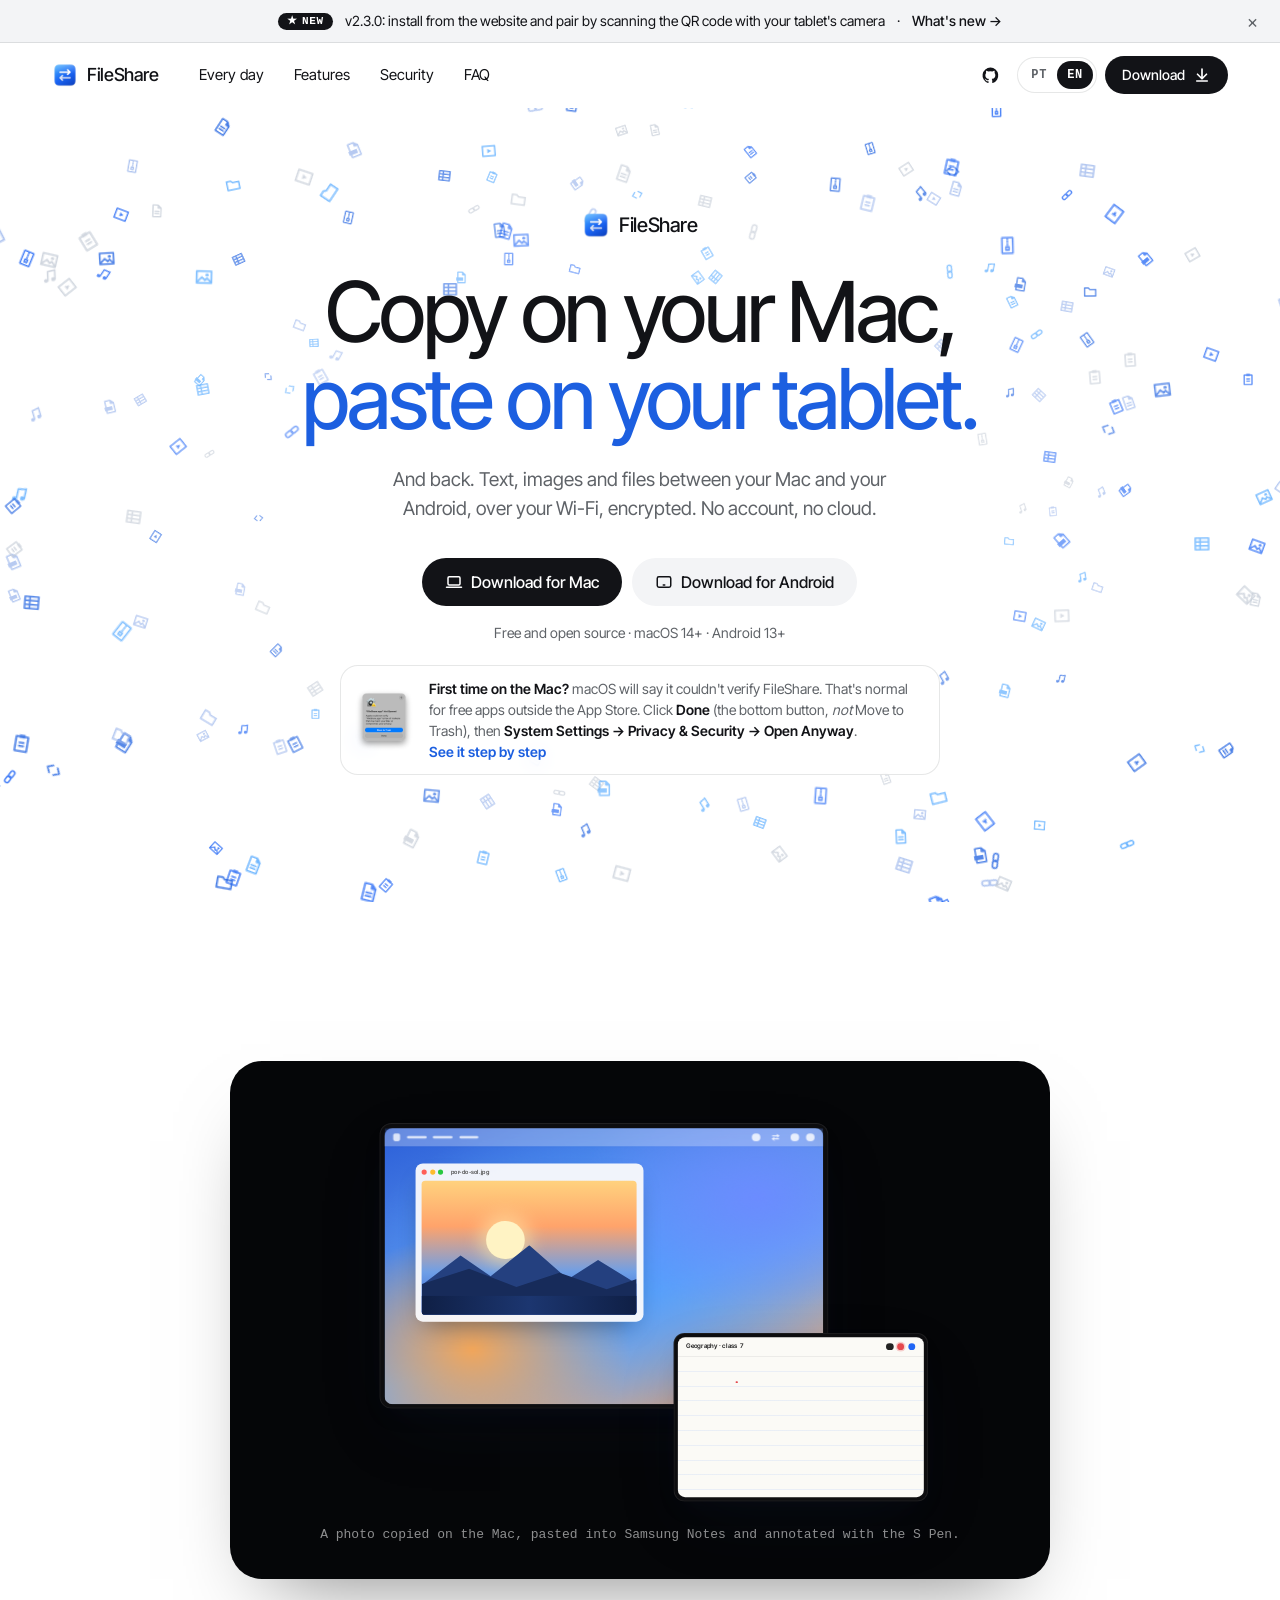
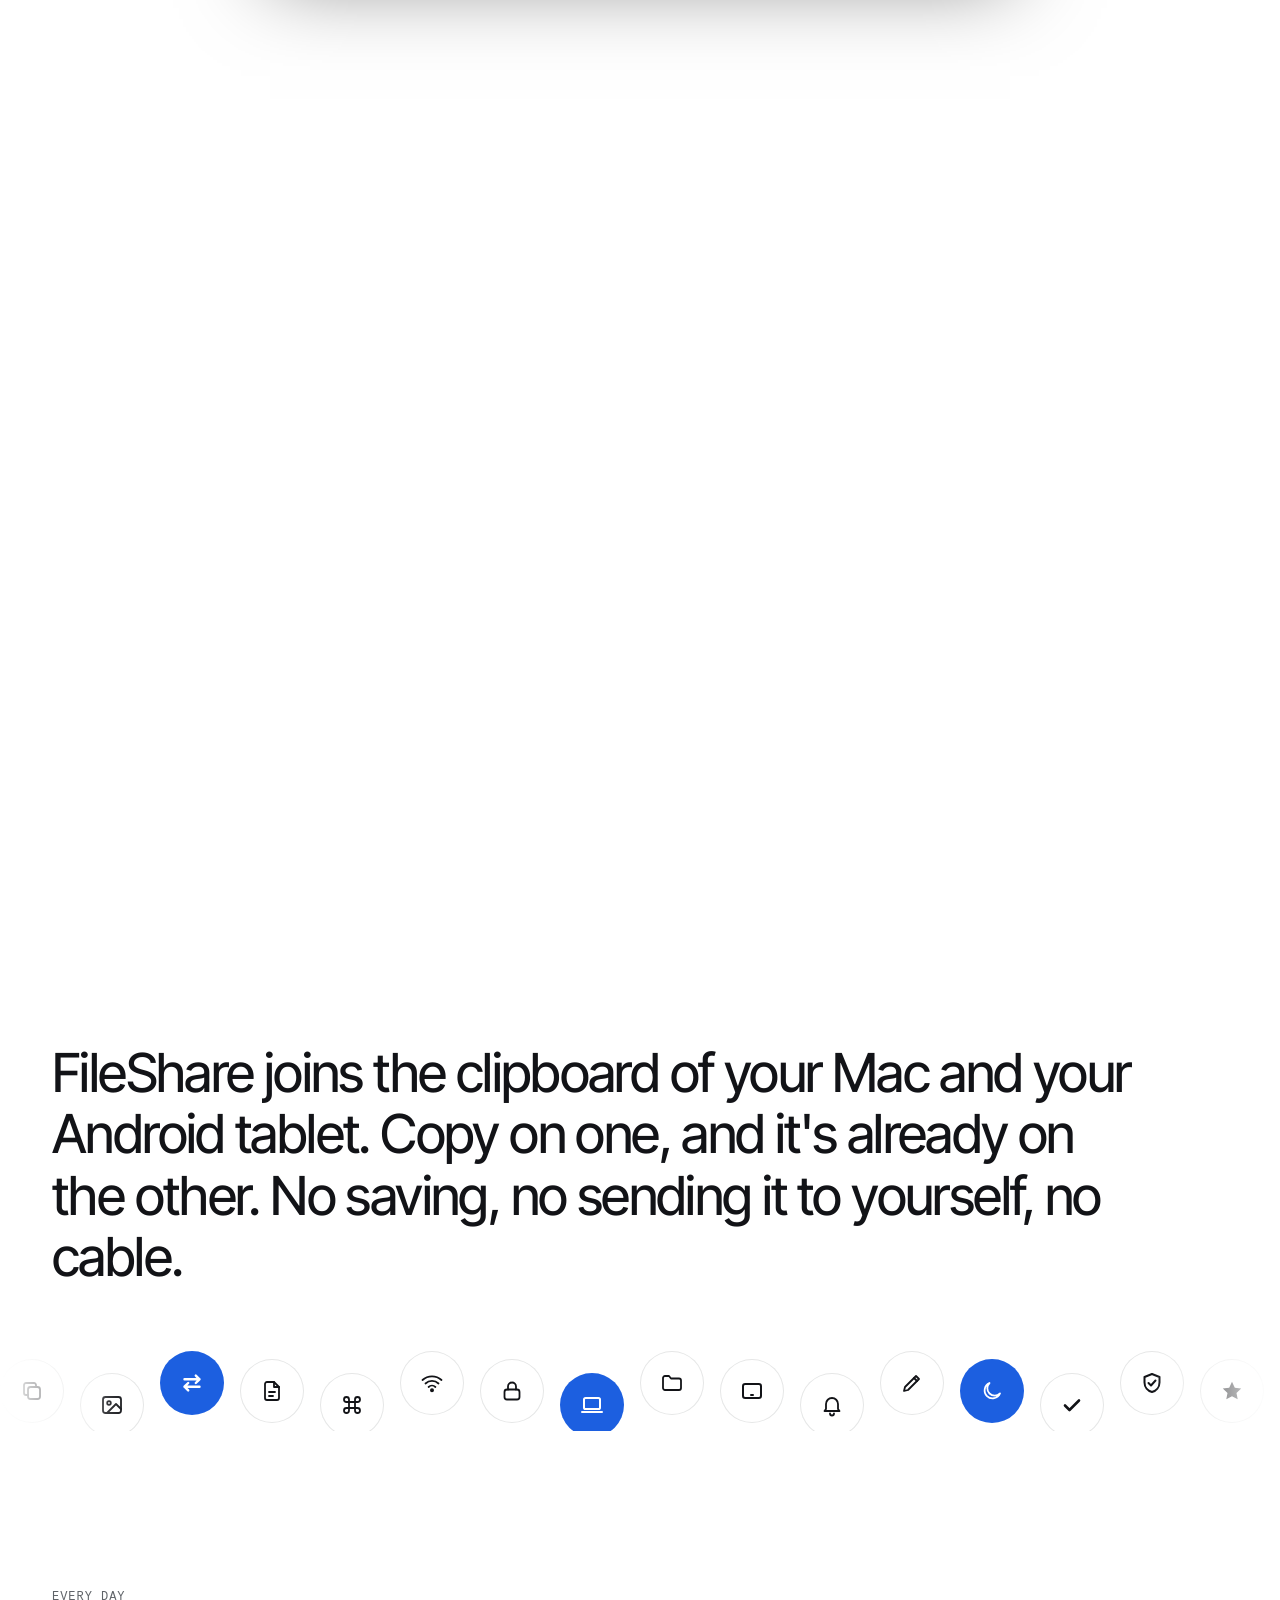
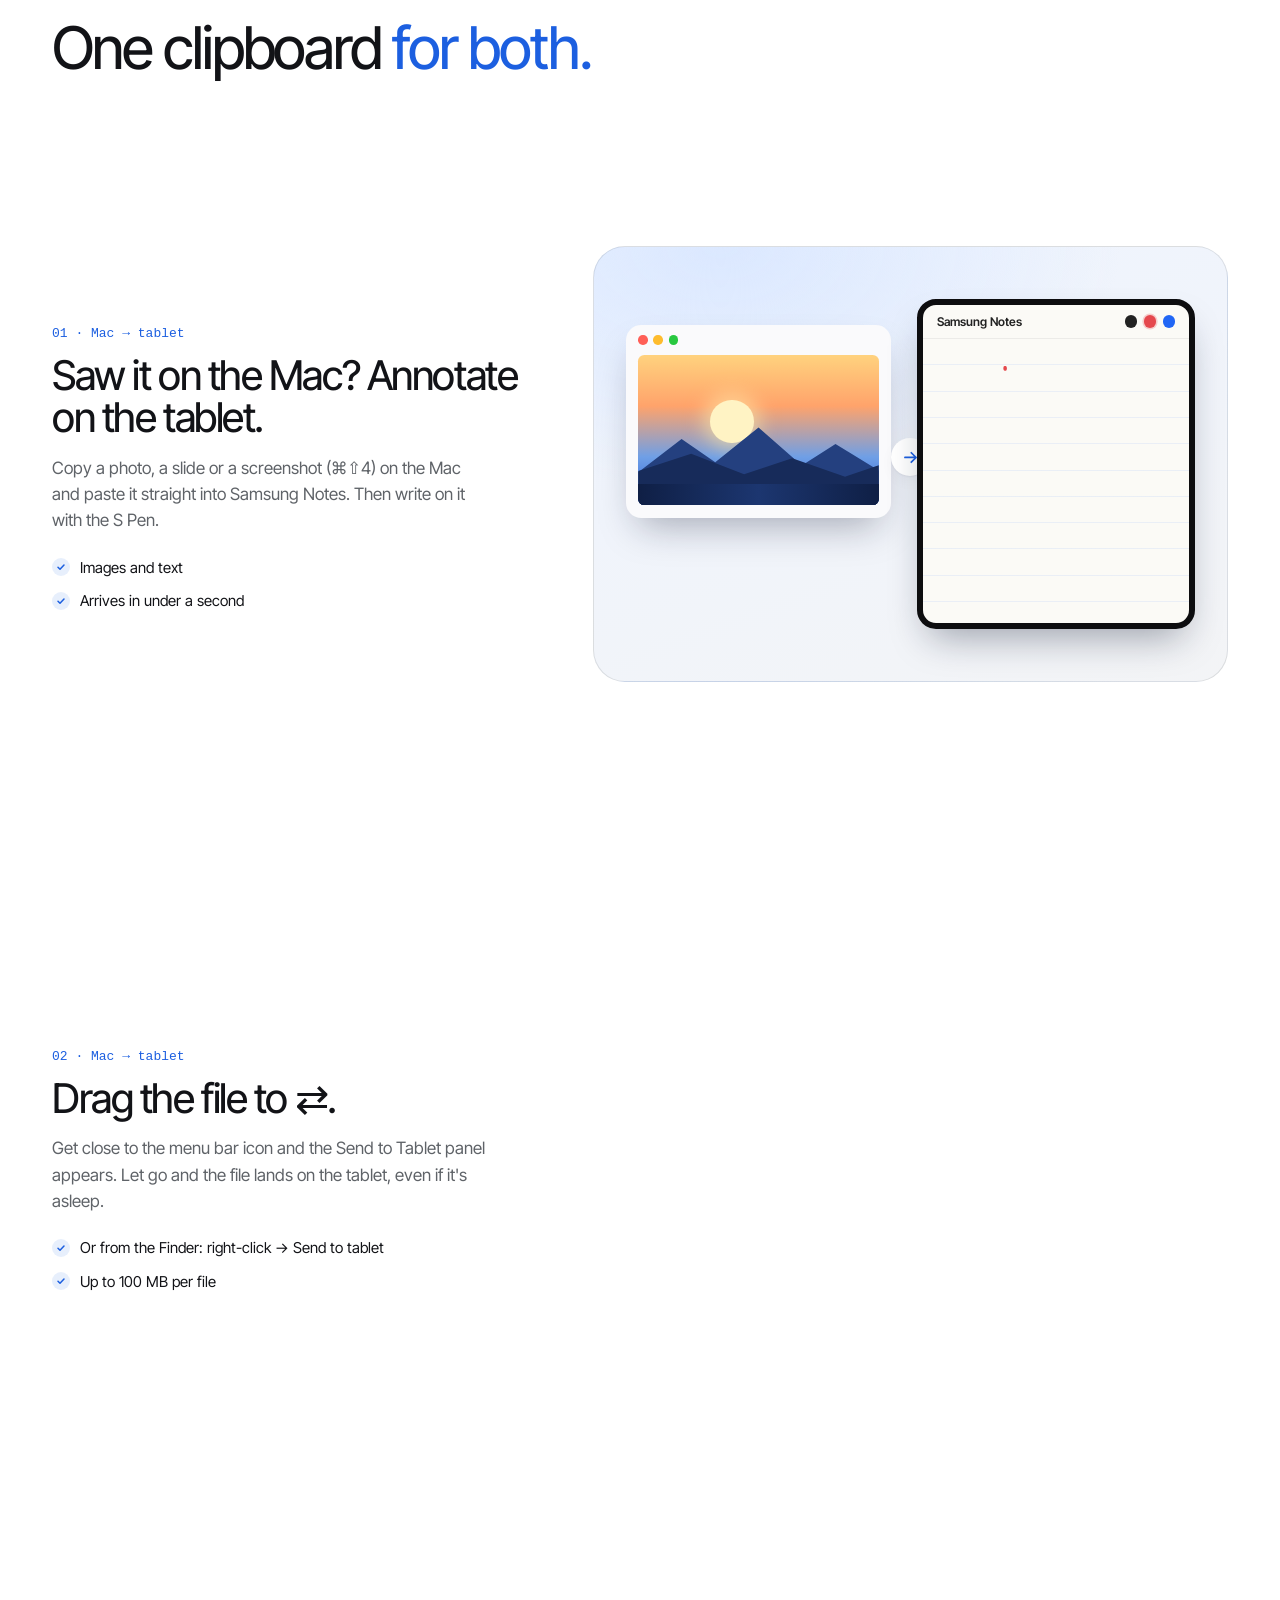
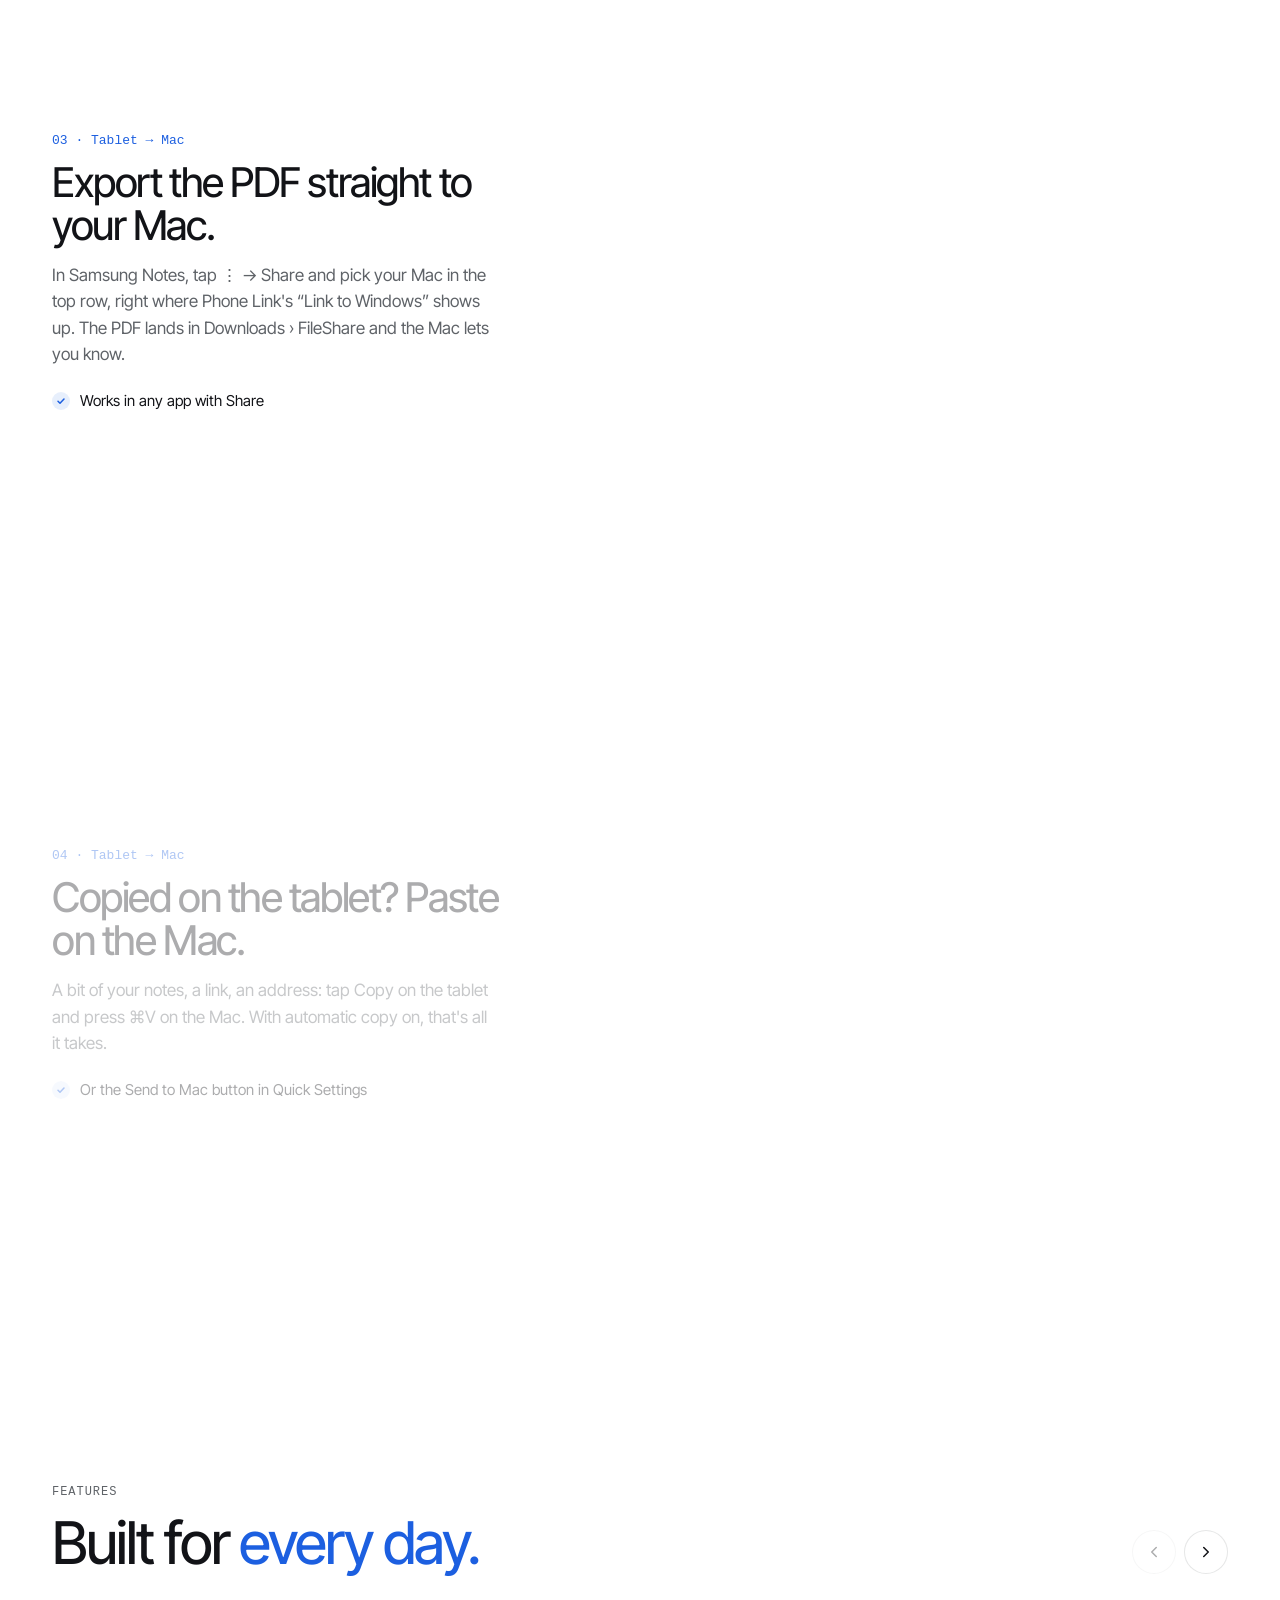
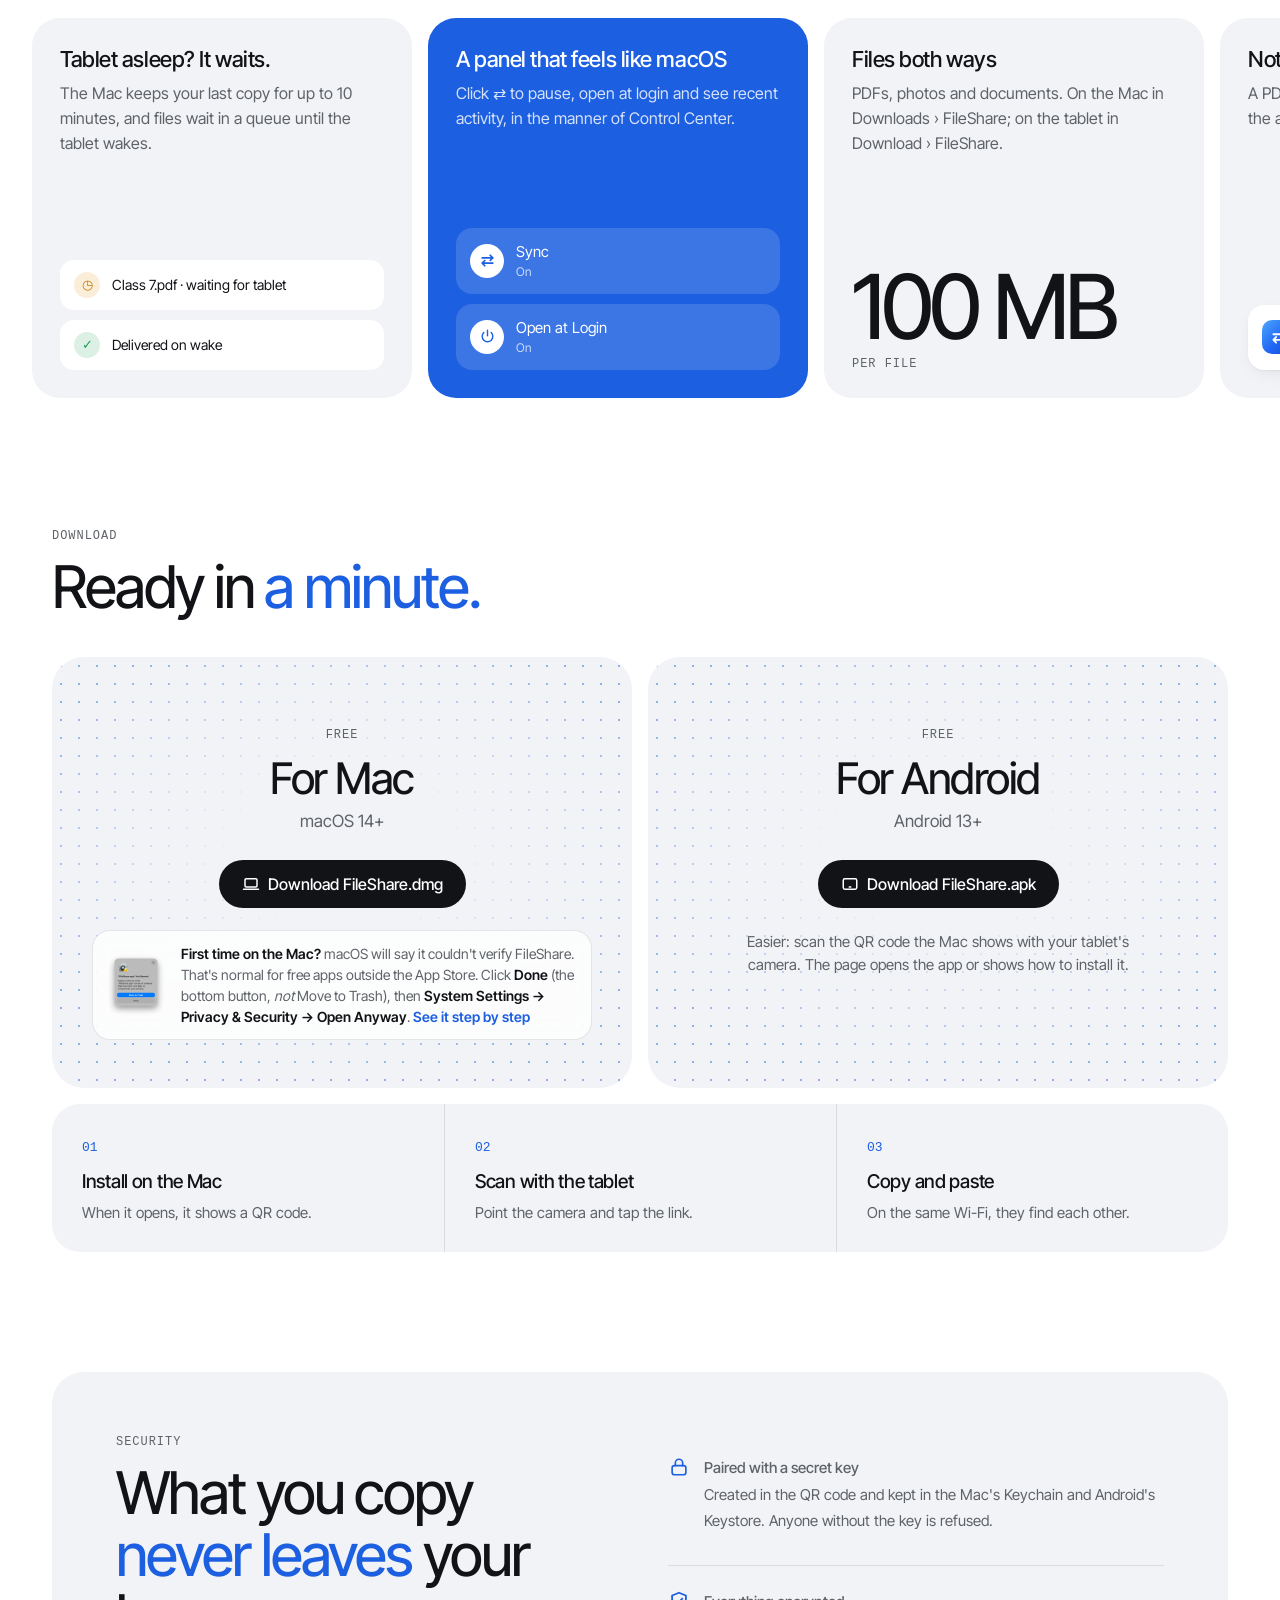
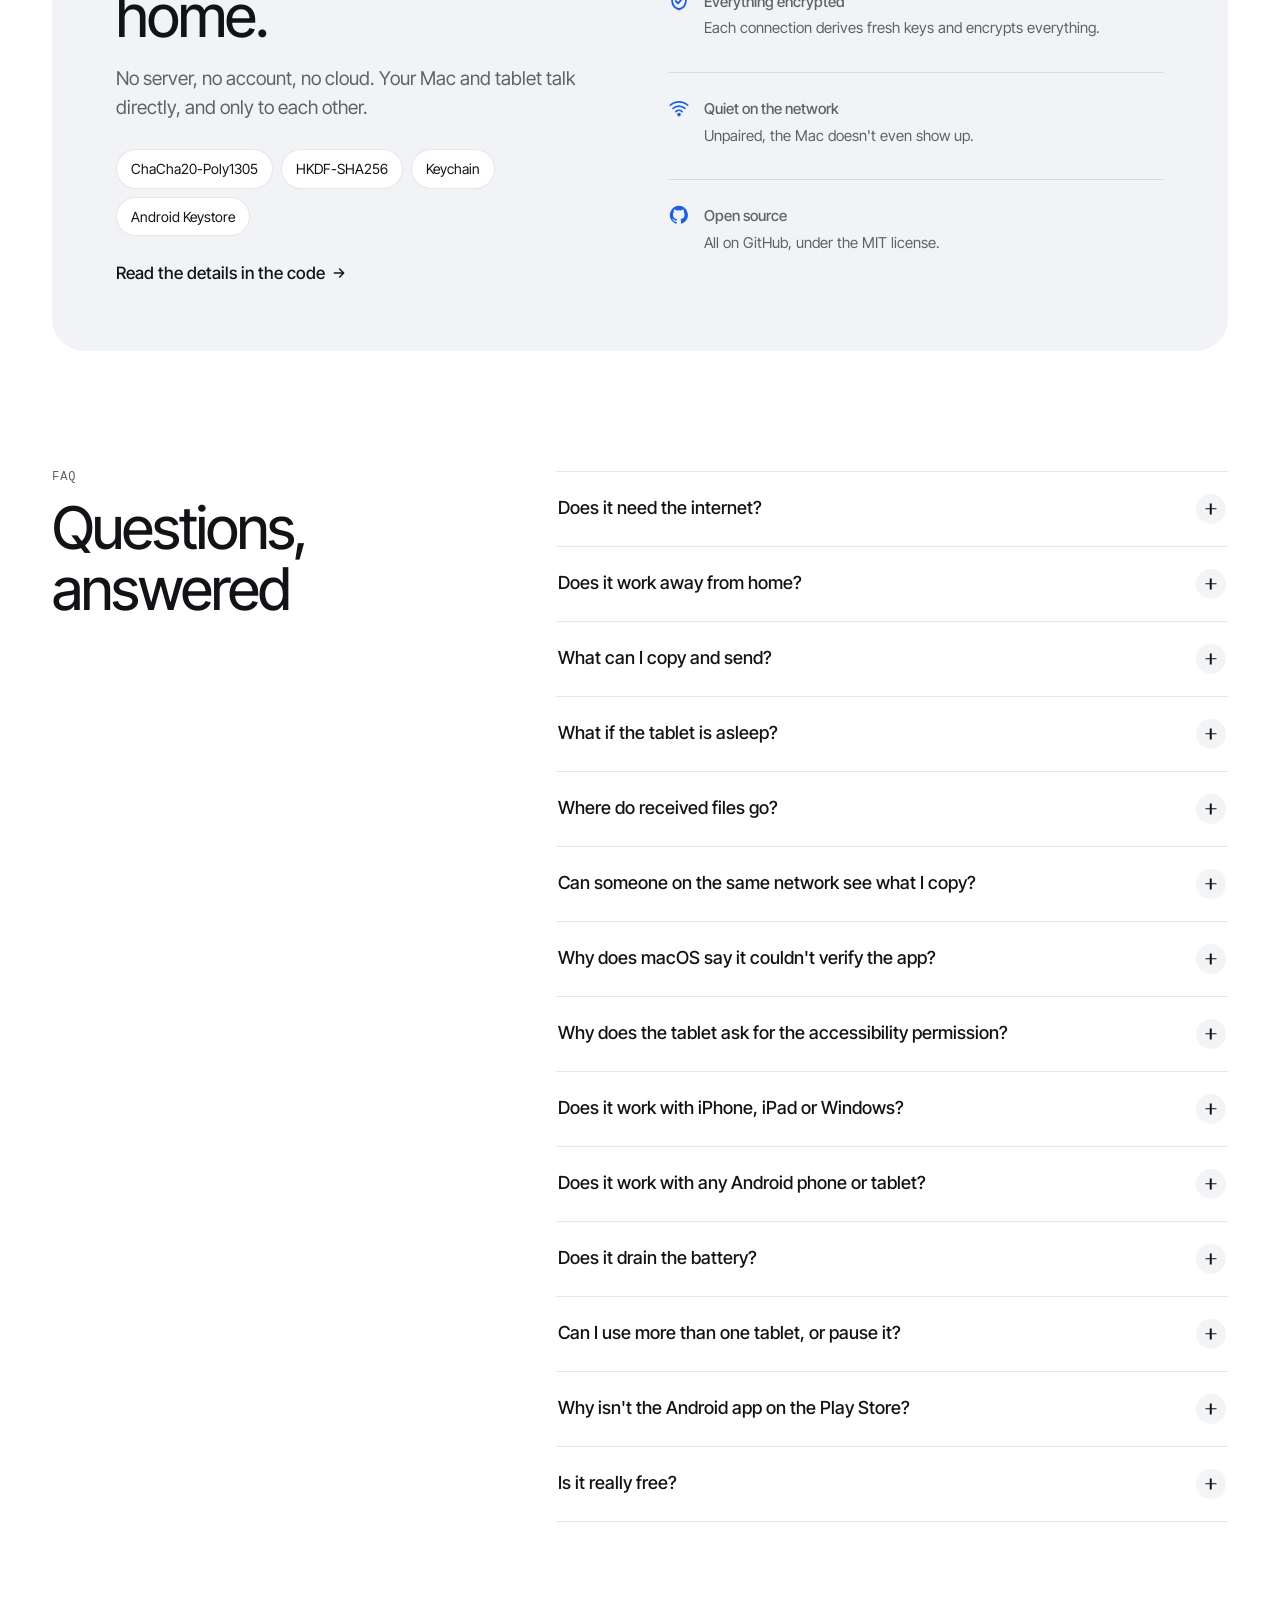
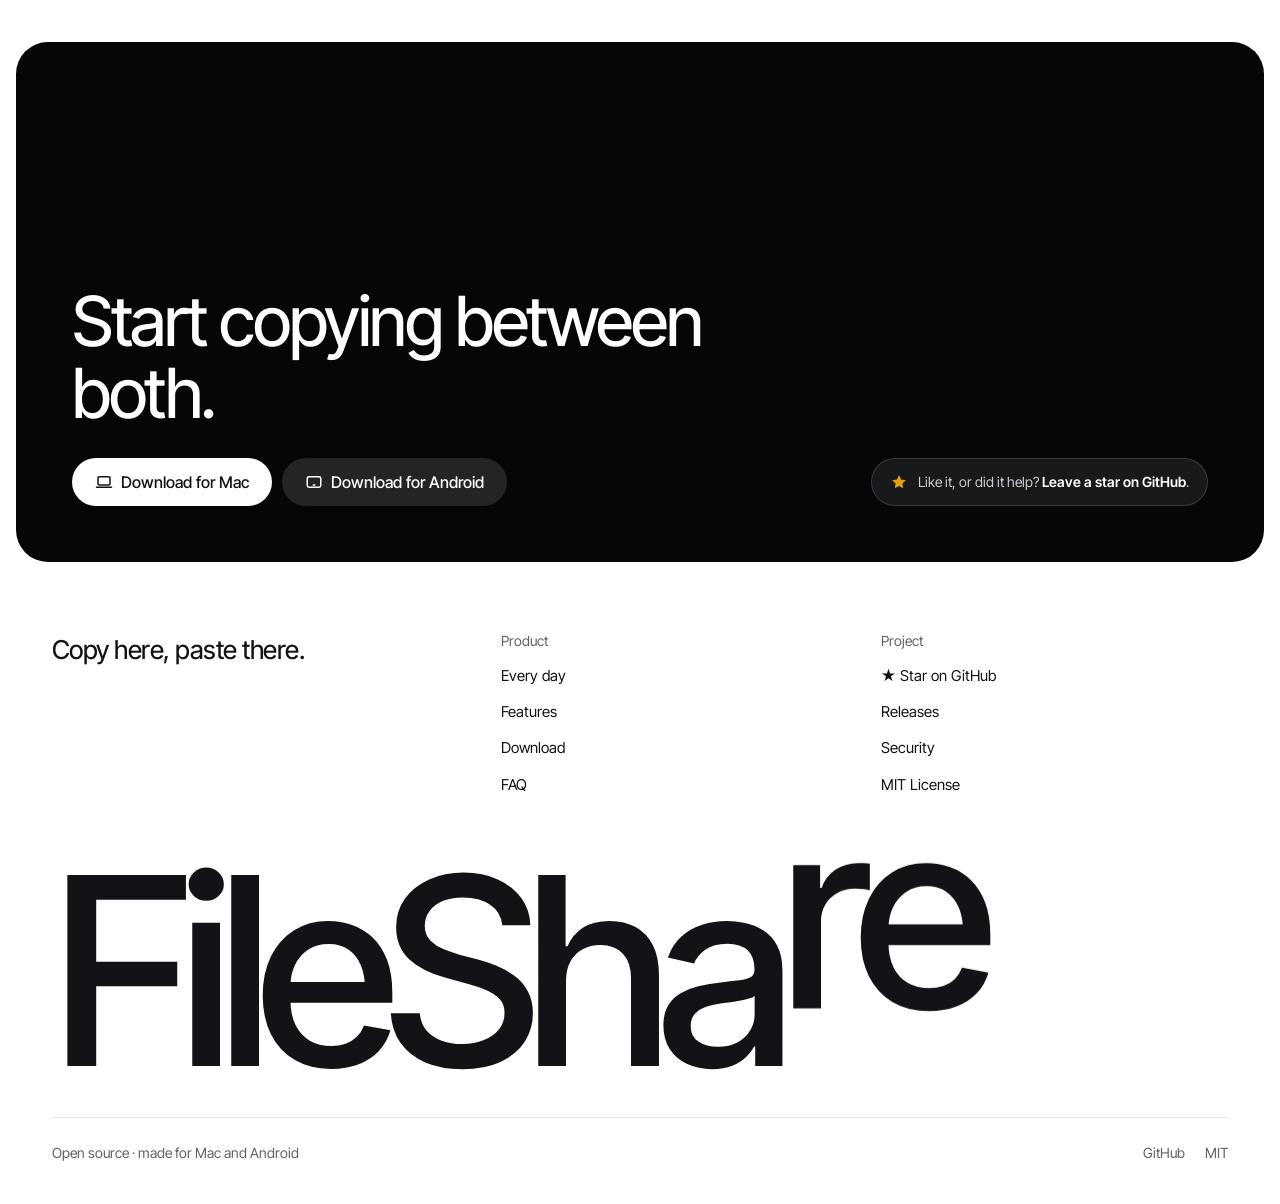
==== commit 44005a47: "feat(site): ícones de vídeo e link, e ícones um pouco maiores" ====
--- a/site/index.html
+++ b/site/index.html
@@ -11,10 +11,10 @@
 <title>FileShare · seu Mac e seu tablet, juntos</title>
 <link rel="icon" href="favicon.png">
 <link rel="preload" href="fonts/InterTight.woff2" as="font" type="font/woff2" crossorigin>
-<link rel="stylesheet" href="style.css?v=dev171442">
-<link rel="stylesheet" href="scenes.css?v=dev171442">
-<script src="lang.js?v=dev171442"></script>
-<script src="app.js?v=dev171442" defer></script>
+<link rel="stylesheet" href="style.css?v=dev172653">
+<link rel="stylesheet" href="scenes.css?v=dev172653">
+<script src="lang.js?v=dev172653"></script>
+<script src="app.js?v=dev172653" defer></script>
 </head>
 <body>
 <svg width="0" height="0" style="position:absolute" aria-hidden="true">
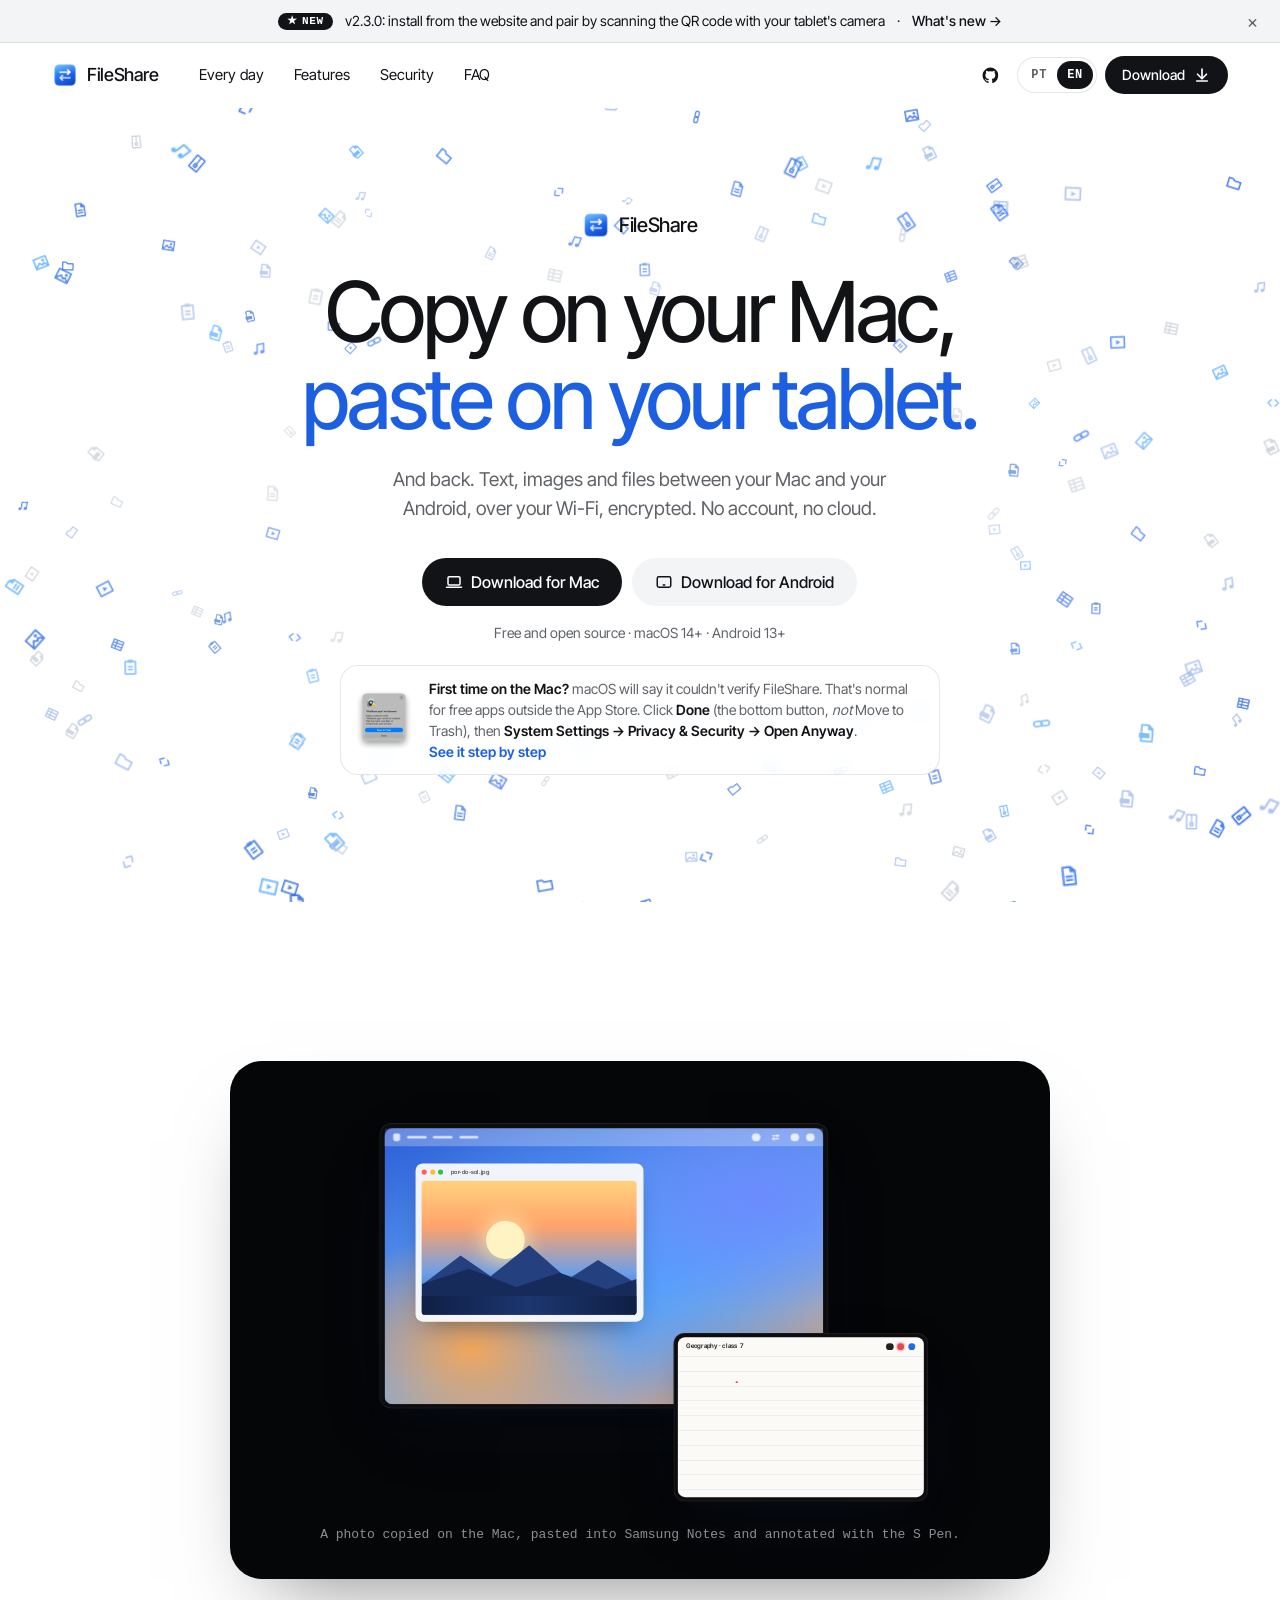
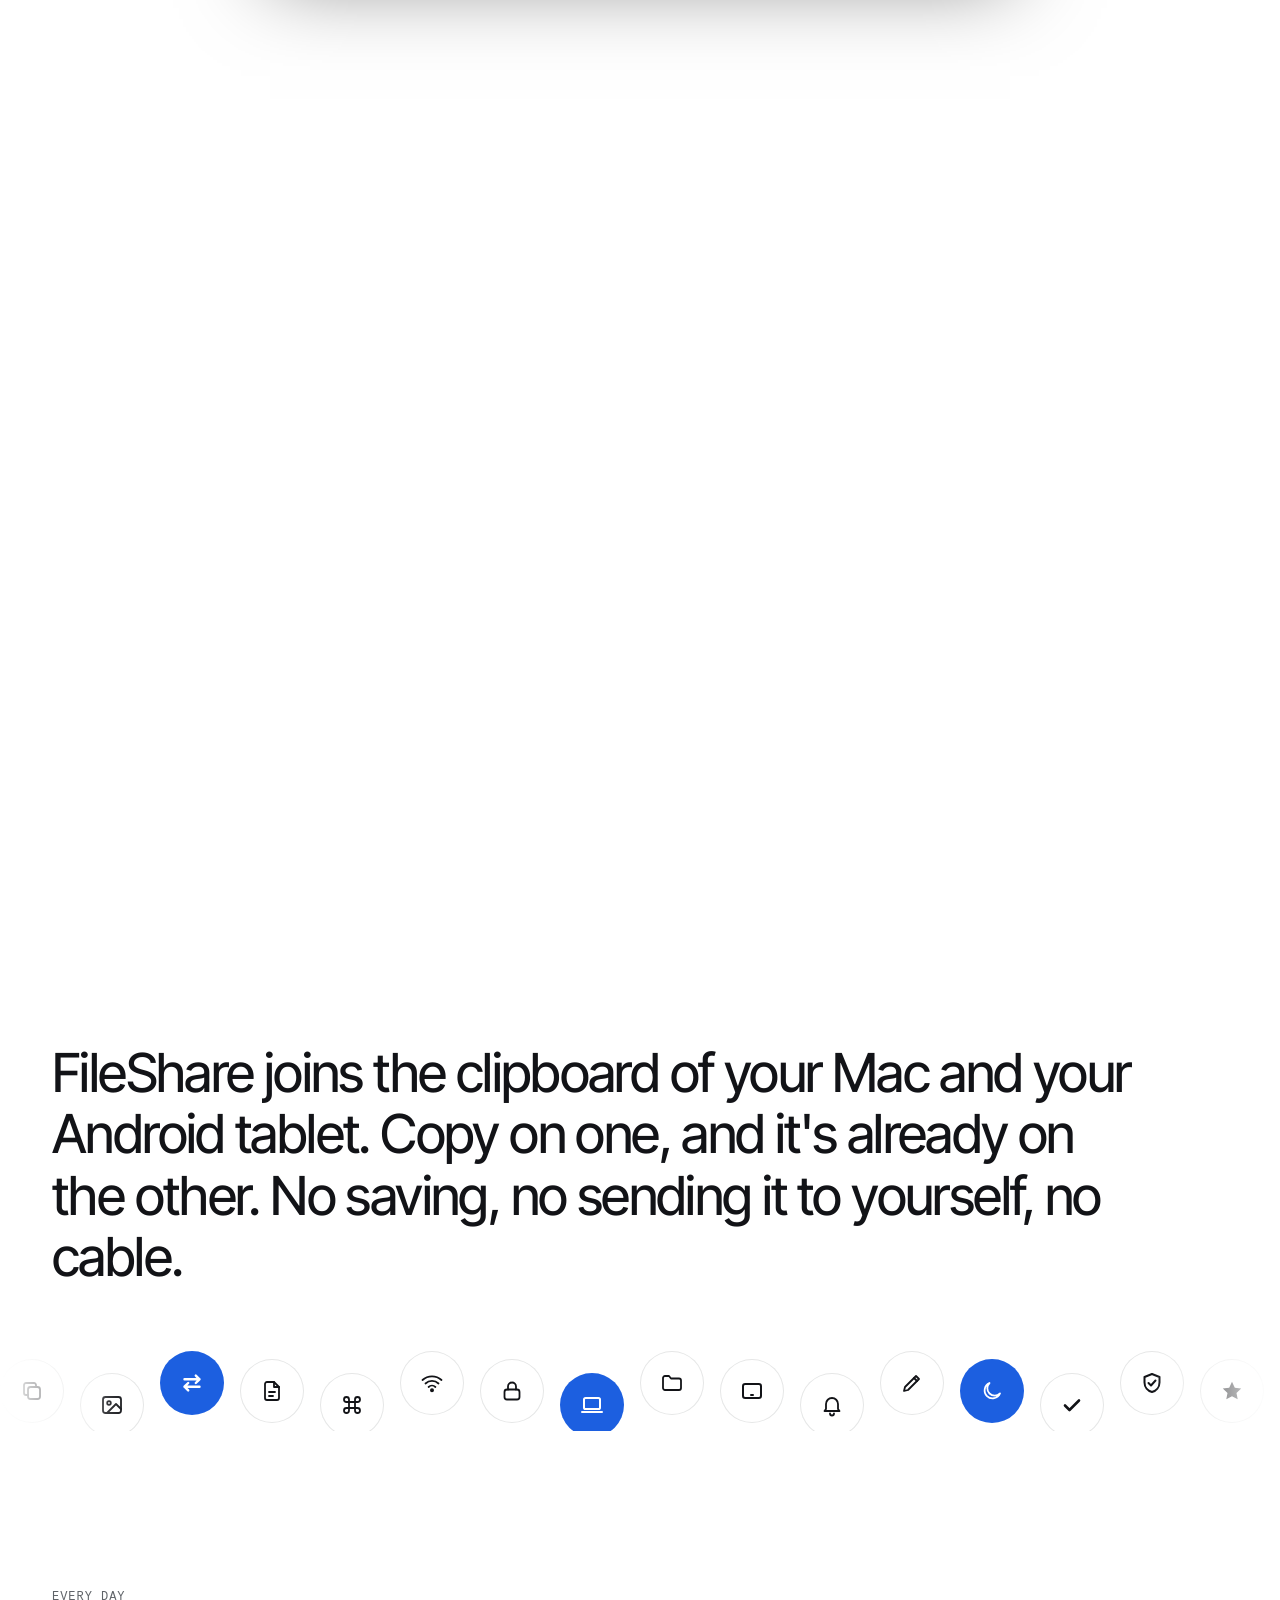
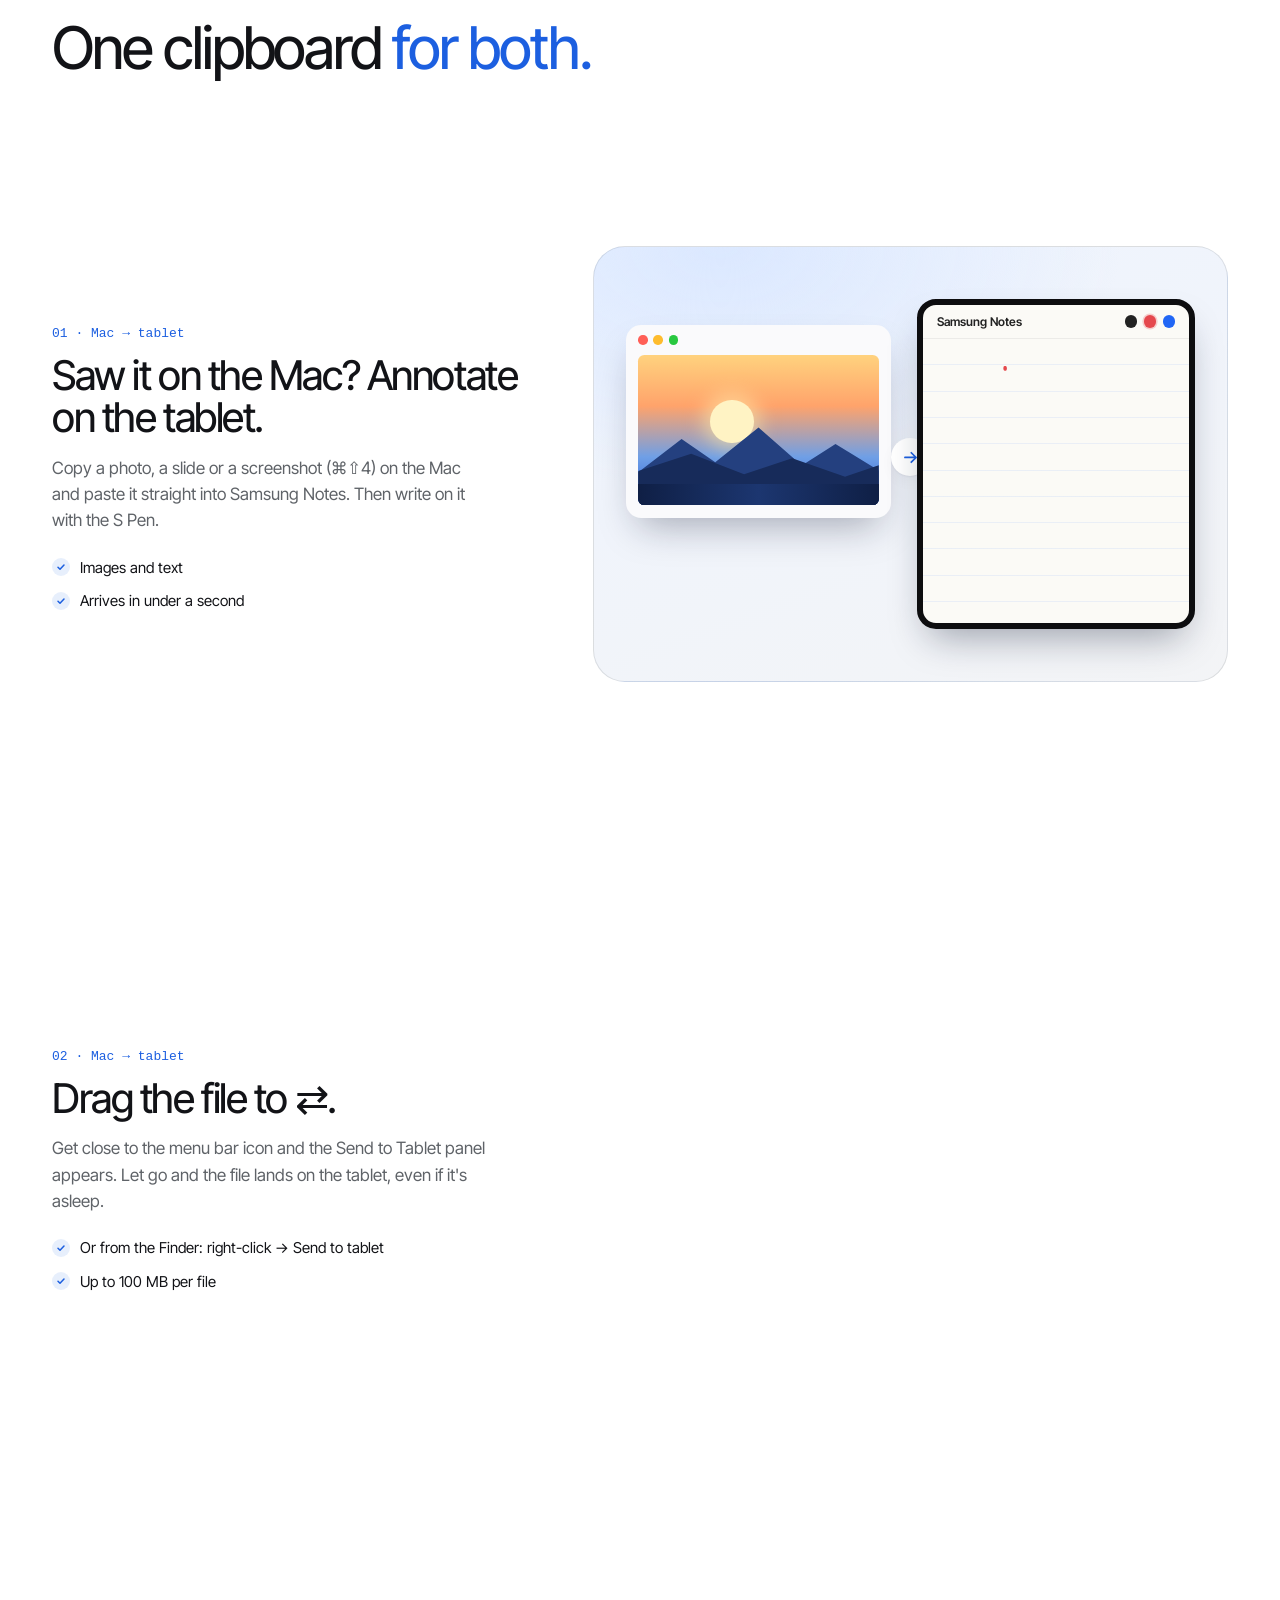
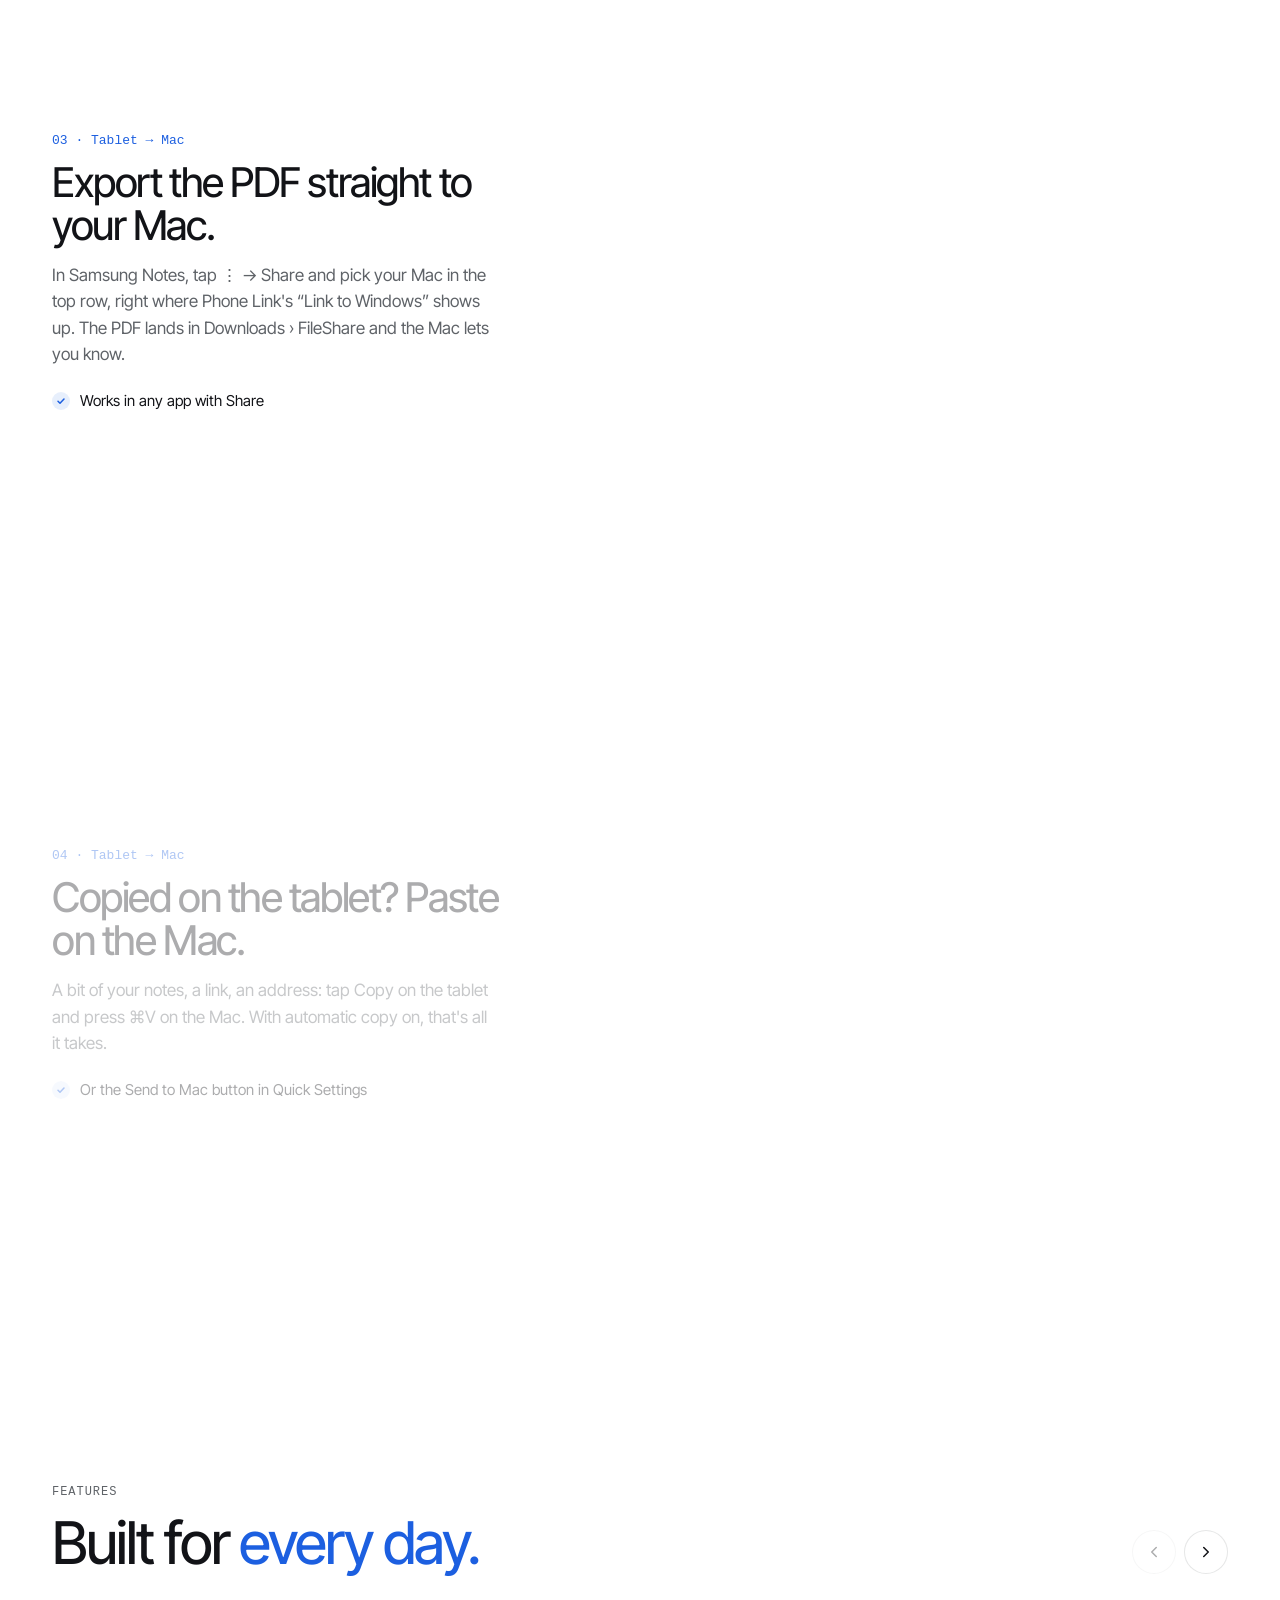
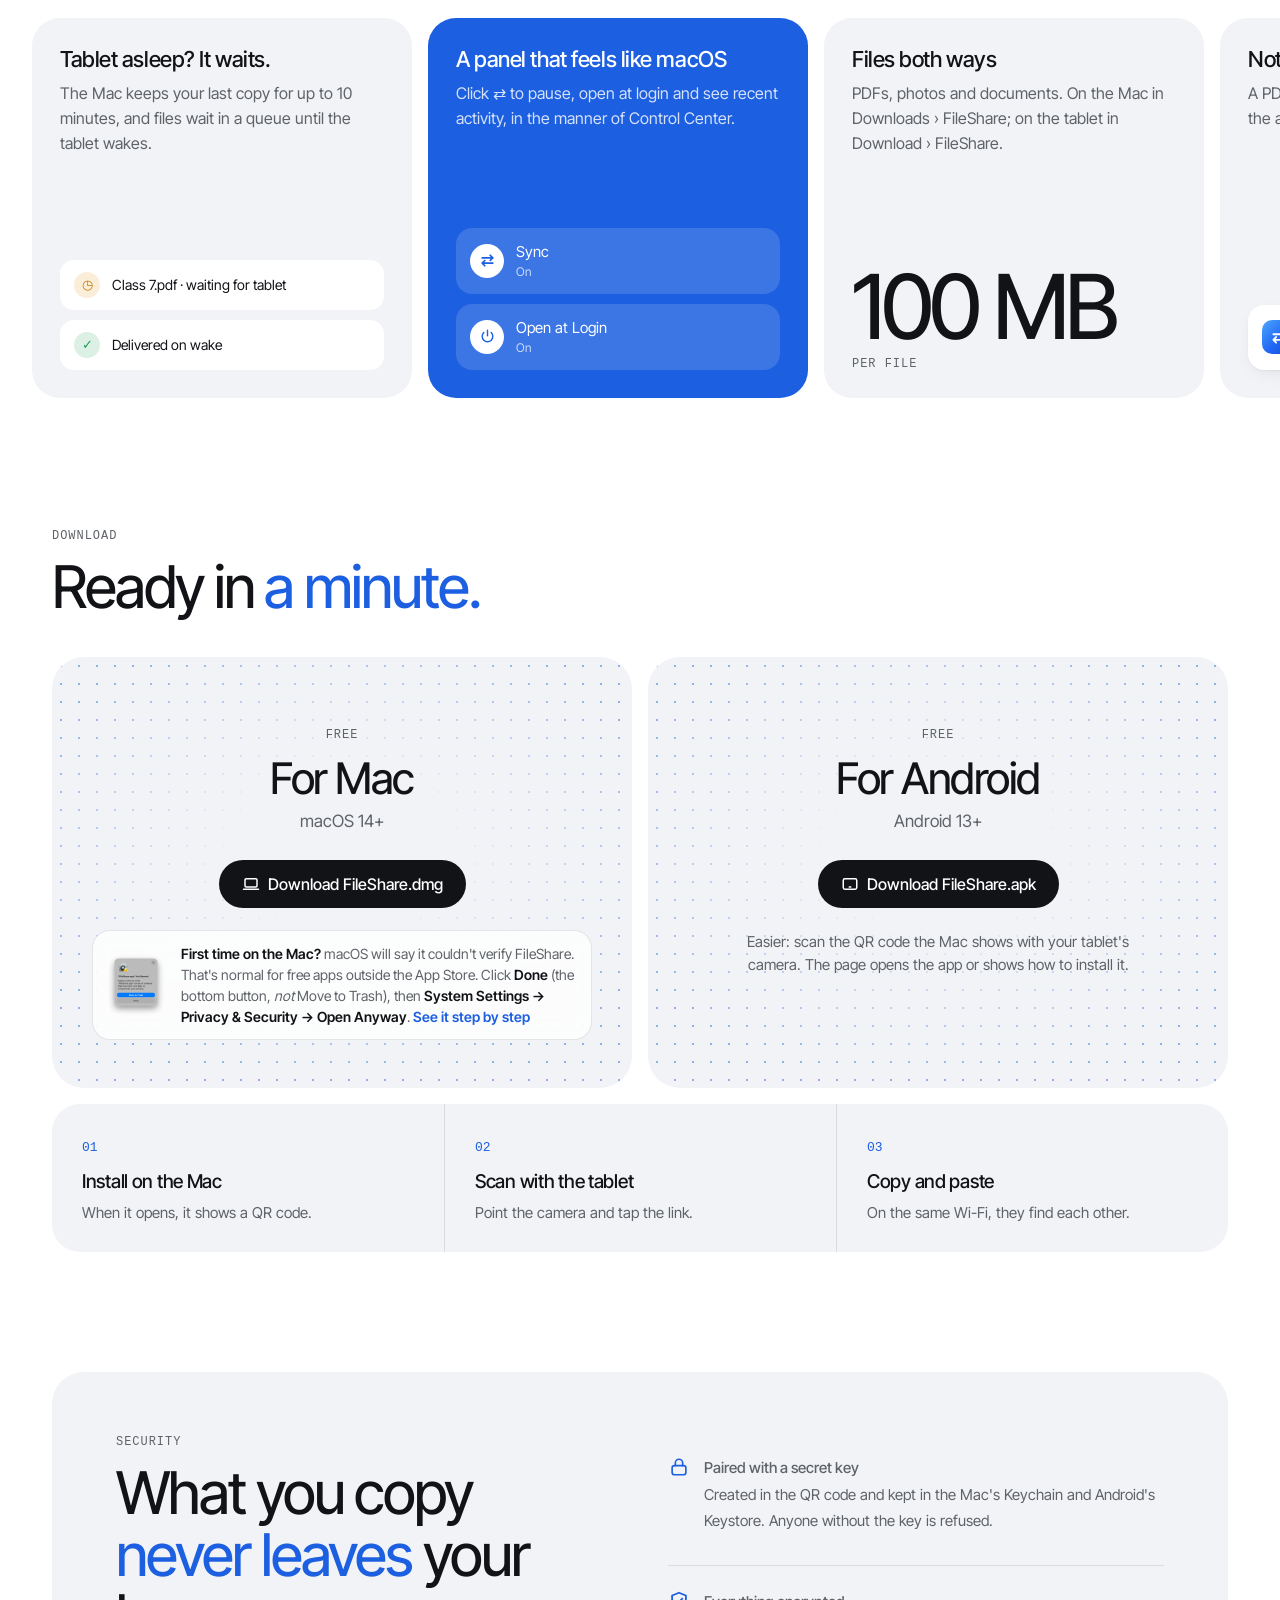
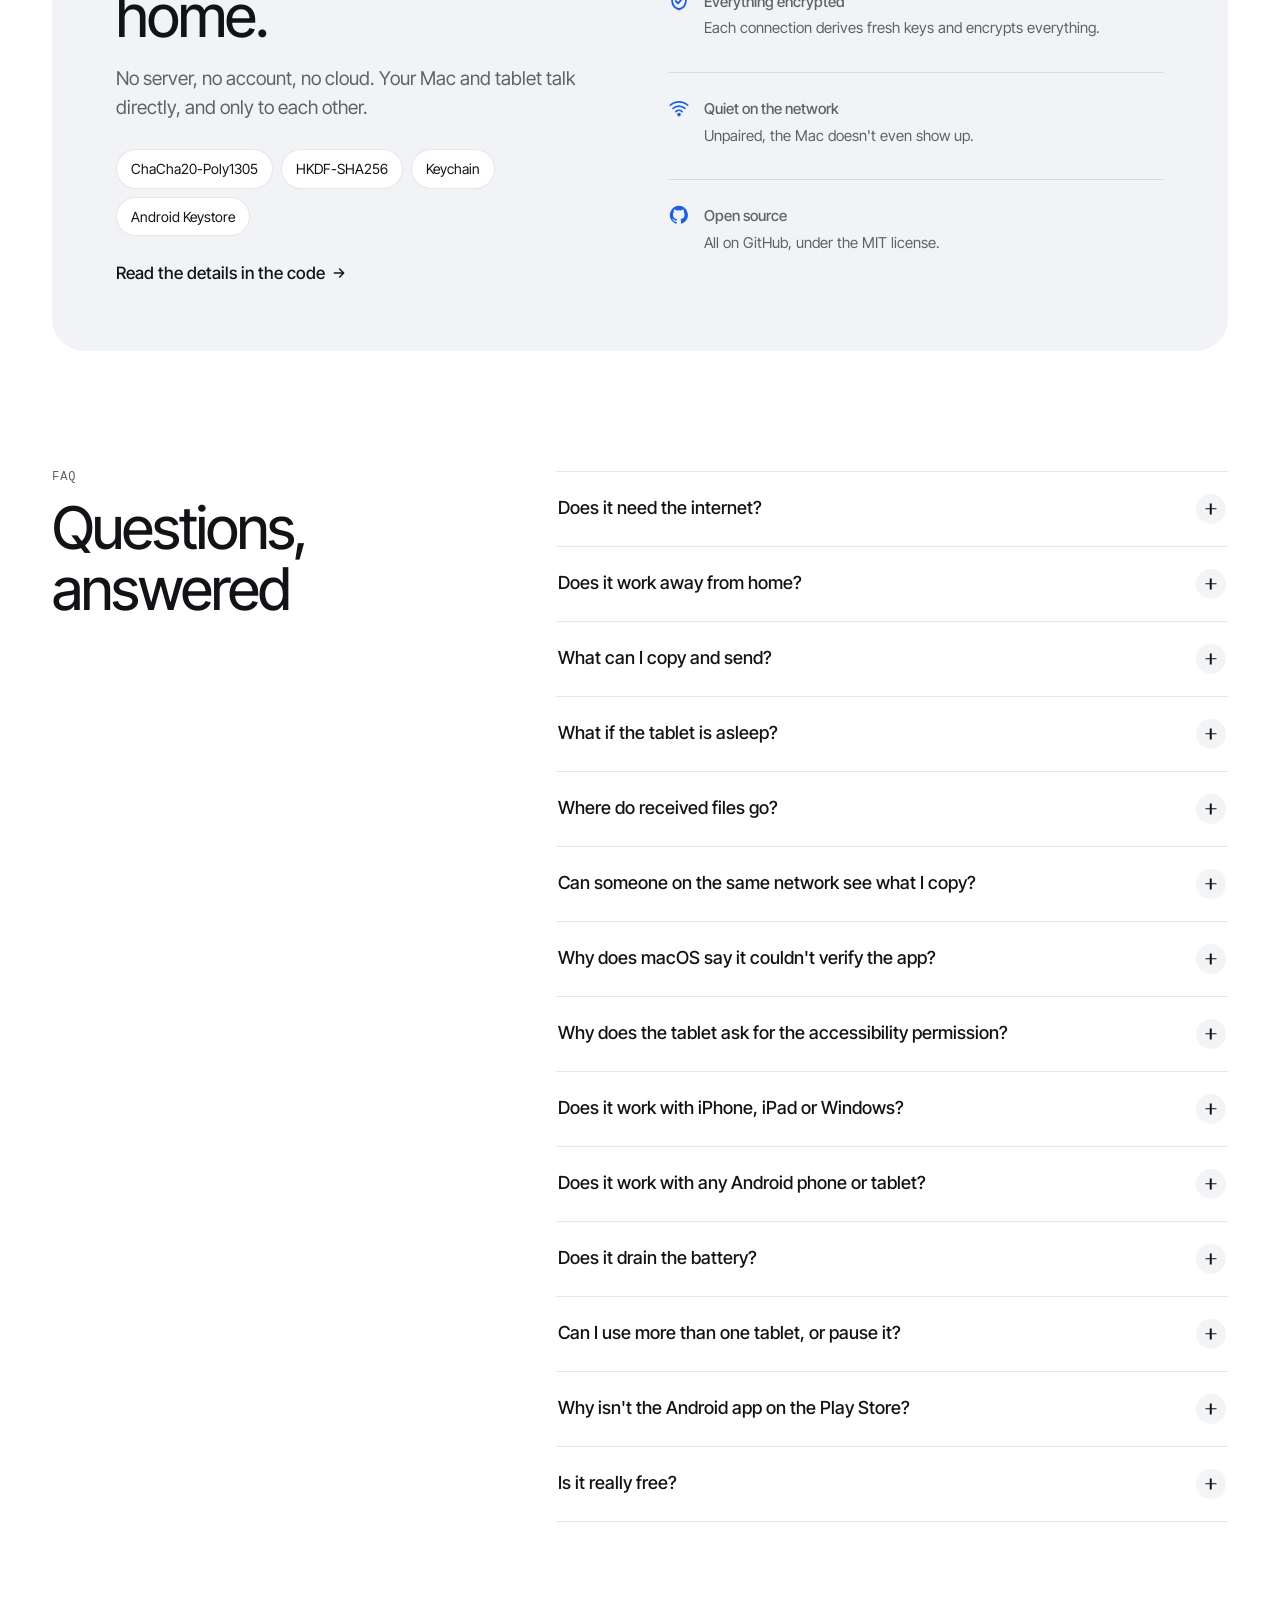
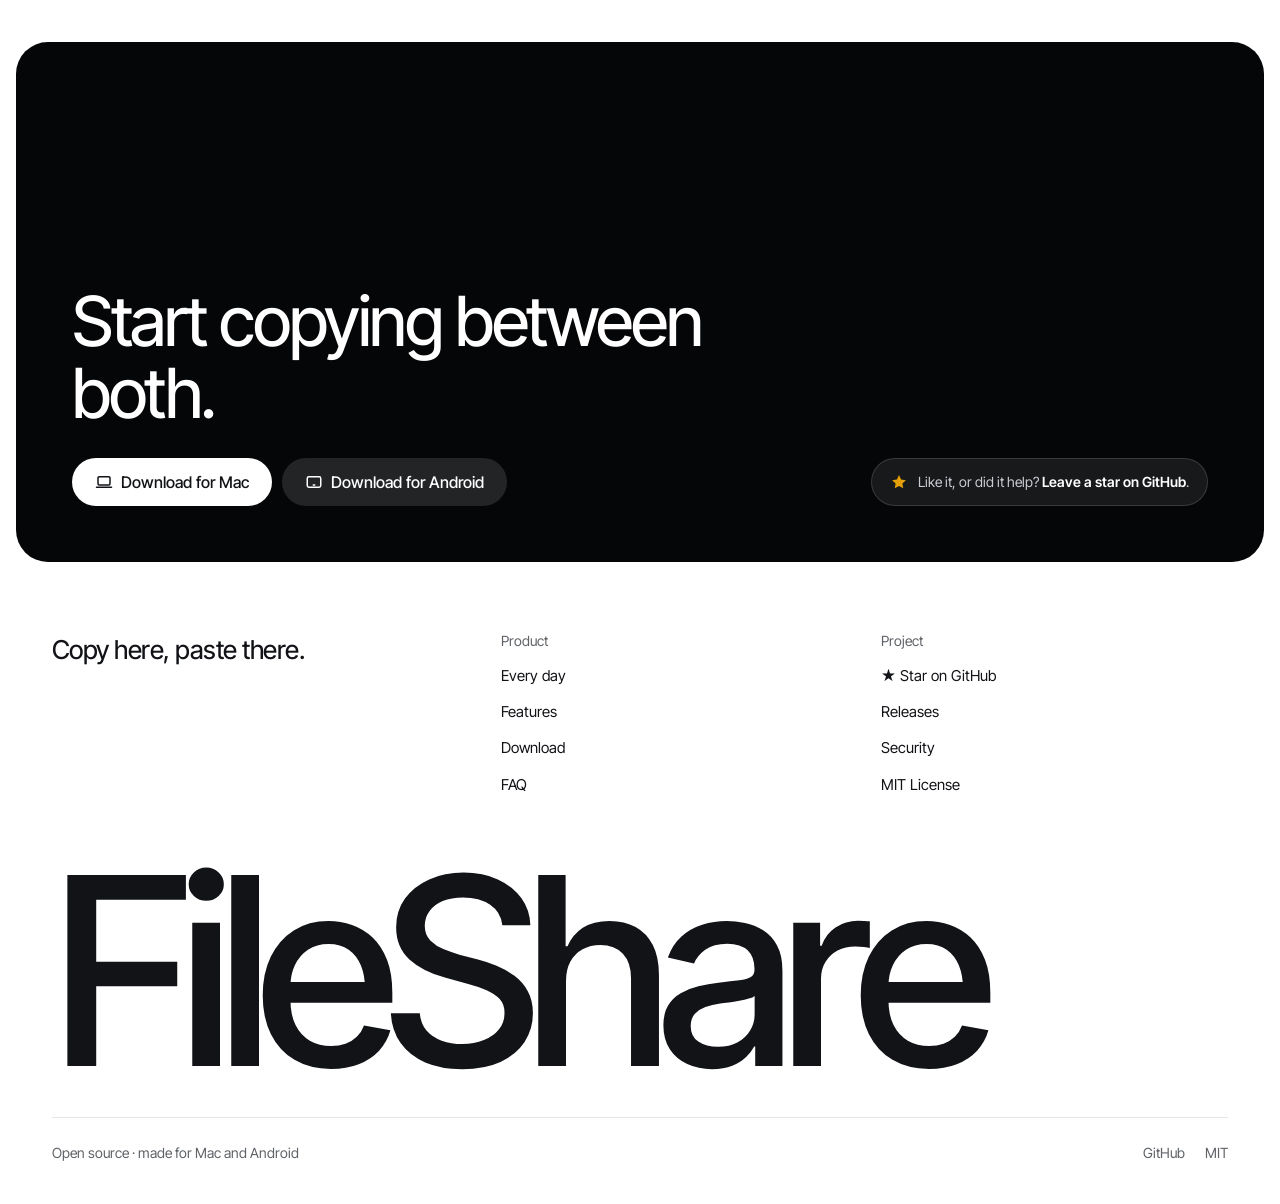
==== commit 298dd944: "style(site): FileShare do rodapé alinhado, sem o "re" erguido" ====
--- a/site/index.html
+++ b/site/index.html
@@ -11,10 +11,10 @@
 <title>FileShare · seu Mac e seu tablet, juntos</title>
 <link rel="icon" href="favicon.png">
 <link rel="preload" href="fonts/InterTight.woff2" as="font" type="font/woff2" crossorigin>
-<link rel="stylesheet" href="style.css?v=dev172653">
-<link rel="stylesheet" href="scenes.css?v=dev172653">
-<script src="lang.js?v=dev172653"></script>
-<script src="app.js?v=dev172653" defer></script>
+<link rel="stylesheet" href="style.css?v=dev173107">
+<link rel="stylesheet" href="scenes.css?v=dev173107">
+<script src="lang.js?v=dev173107"></script>
+<script src="app.js?v=dev173107" defer></script>
 </head>
 <body>
 <svg width="0" height="0" style="position:absolute" aria-hidden="true">
@@ -576,7 +576,7 @@
         </ul>
       </div>
     </div>
-    <div class="word" id="word" aria-label="FileShare"><span>F</span><span>i</span><span>l</span><span>e</span><span>S</span><span>h</span><span>a</span><span class="up">r</span><span class="up">e</span></div>
+    <div class="word" id="word" aria-label="FileShare"><span>F</span><span>i</span><span>l</span><span>e</span><span>S</span><span>h</span><span>a</span><span>r</span><span>e</span></div>
     <div class="foot-bottom">
       <span><span lang="pt">Código aberto · feito para Mac e Android</span><span lang="en">Open source · made for Mac and Android</span></span>
       <nav><a href="https://github.com/MarcoFilho1/fileshare">GitHub</a><a href="https://github.com/MarcoFilho1/fileshare/blob/main/LICENSE">MIT</a></nav>
--- a/site/style.css
+++ b/site/style.css
@@ -317,7 +317,6 @@
 .foot-top a:hover { text-decoration: underline; }
 .word { margin: 56px 0 0; font: 500 clamp(80px, 20.5vw, 300px)/0.9 var(--display); letter-spacing: -0.06em; white-space: nowrap; user-select: none; display: flex; }
 .word span { display: inline-block; transition: transform 0.5s var(--ease); will-change: transform; }
-.word .up { transform: translateY(-0.22em); }
 .foot-bottom { display: flex; justify-content: space-between; gap: 20px; flex-wrap: wrap; padding-top: 24px; margin-top: 28px; border-top: 1px solid var(--line); font-size: 14px; color: var(--muted); }
 .foot-bottom nav { display: flex; gap: 20px; flex-wrap: wrap; }
 .foot-bottom a { text-decoration: none; color: var(--muted); }
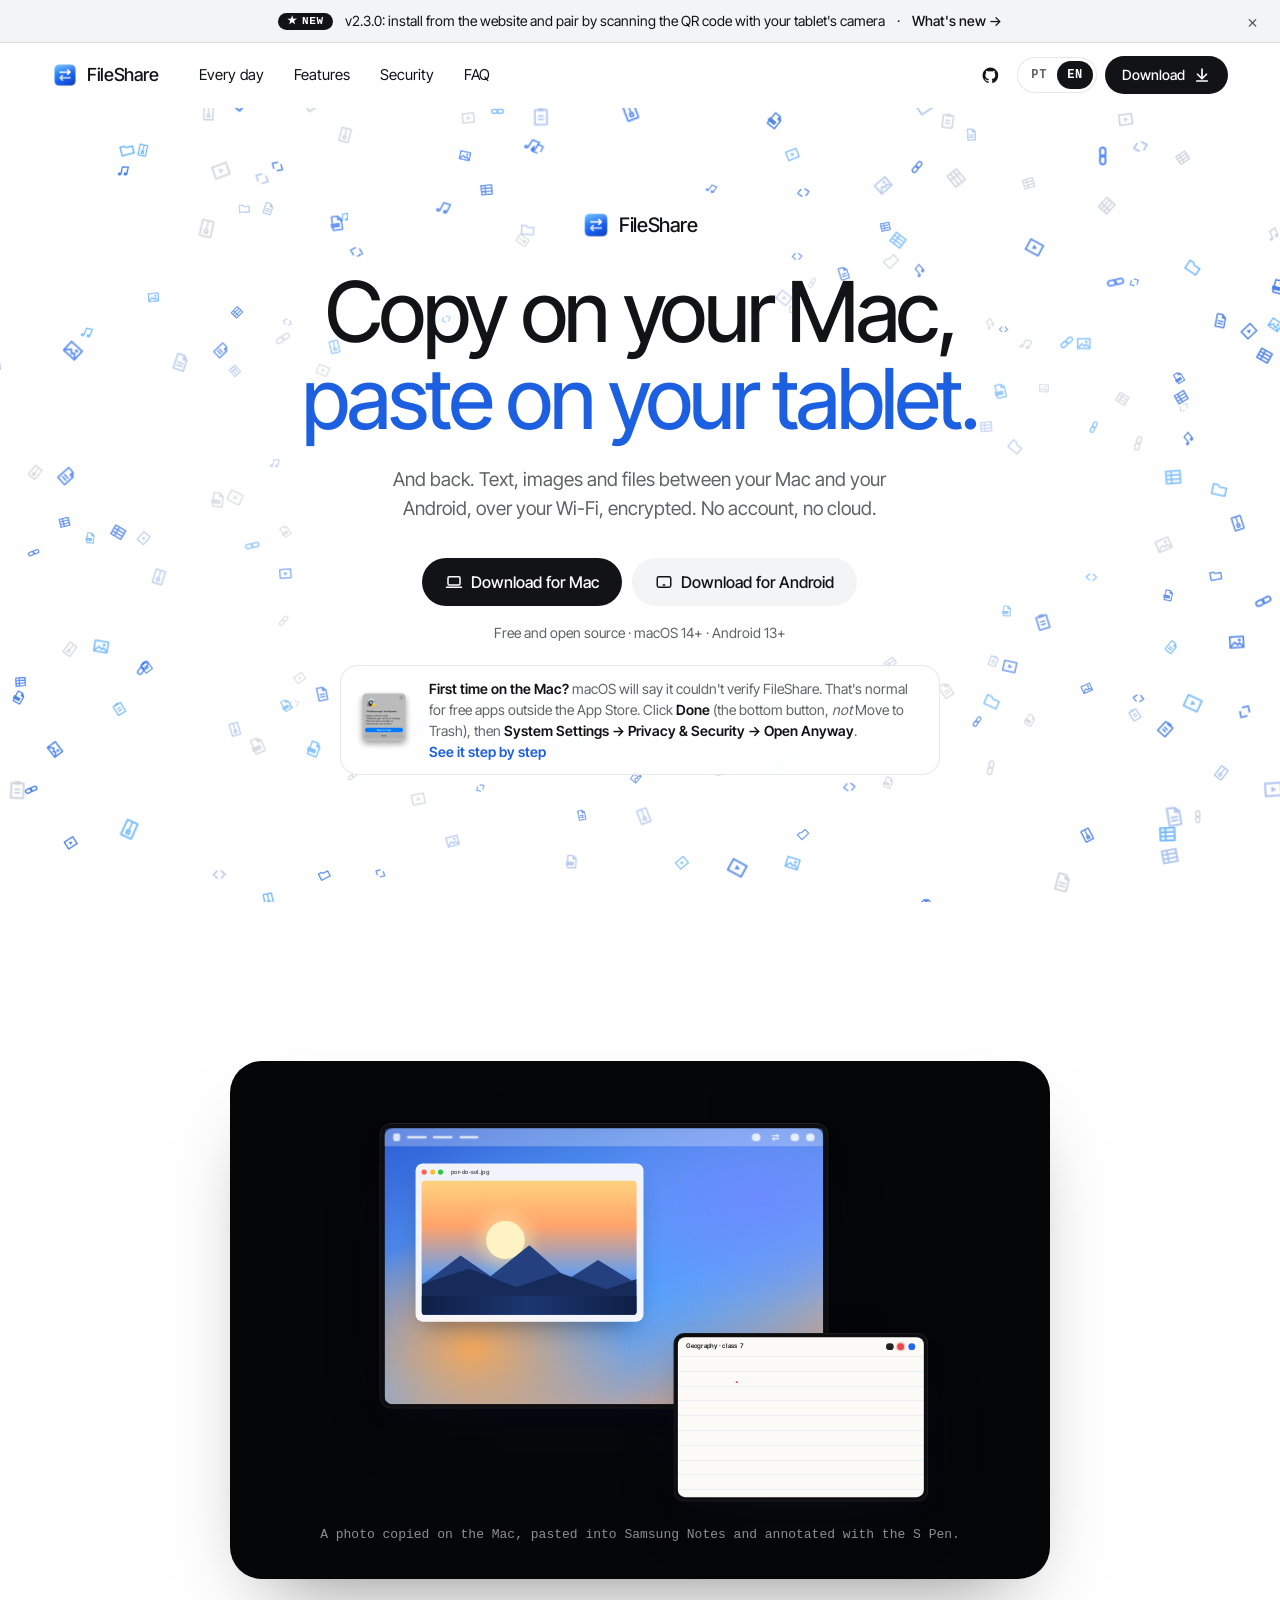
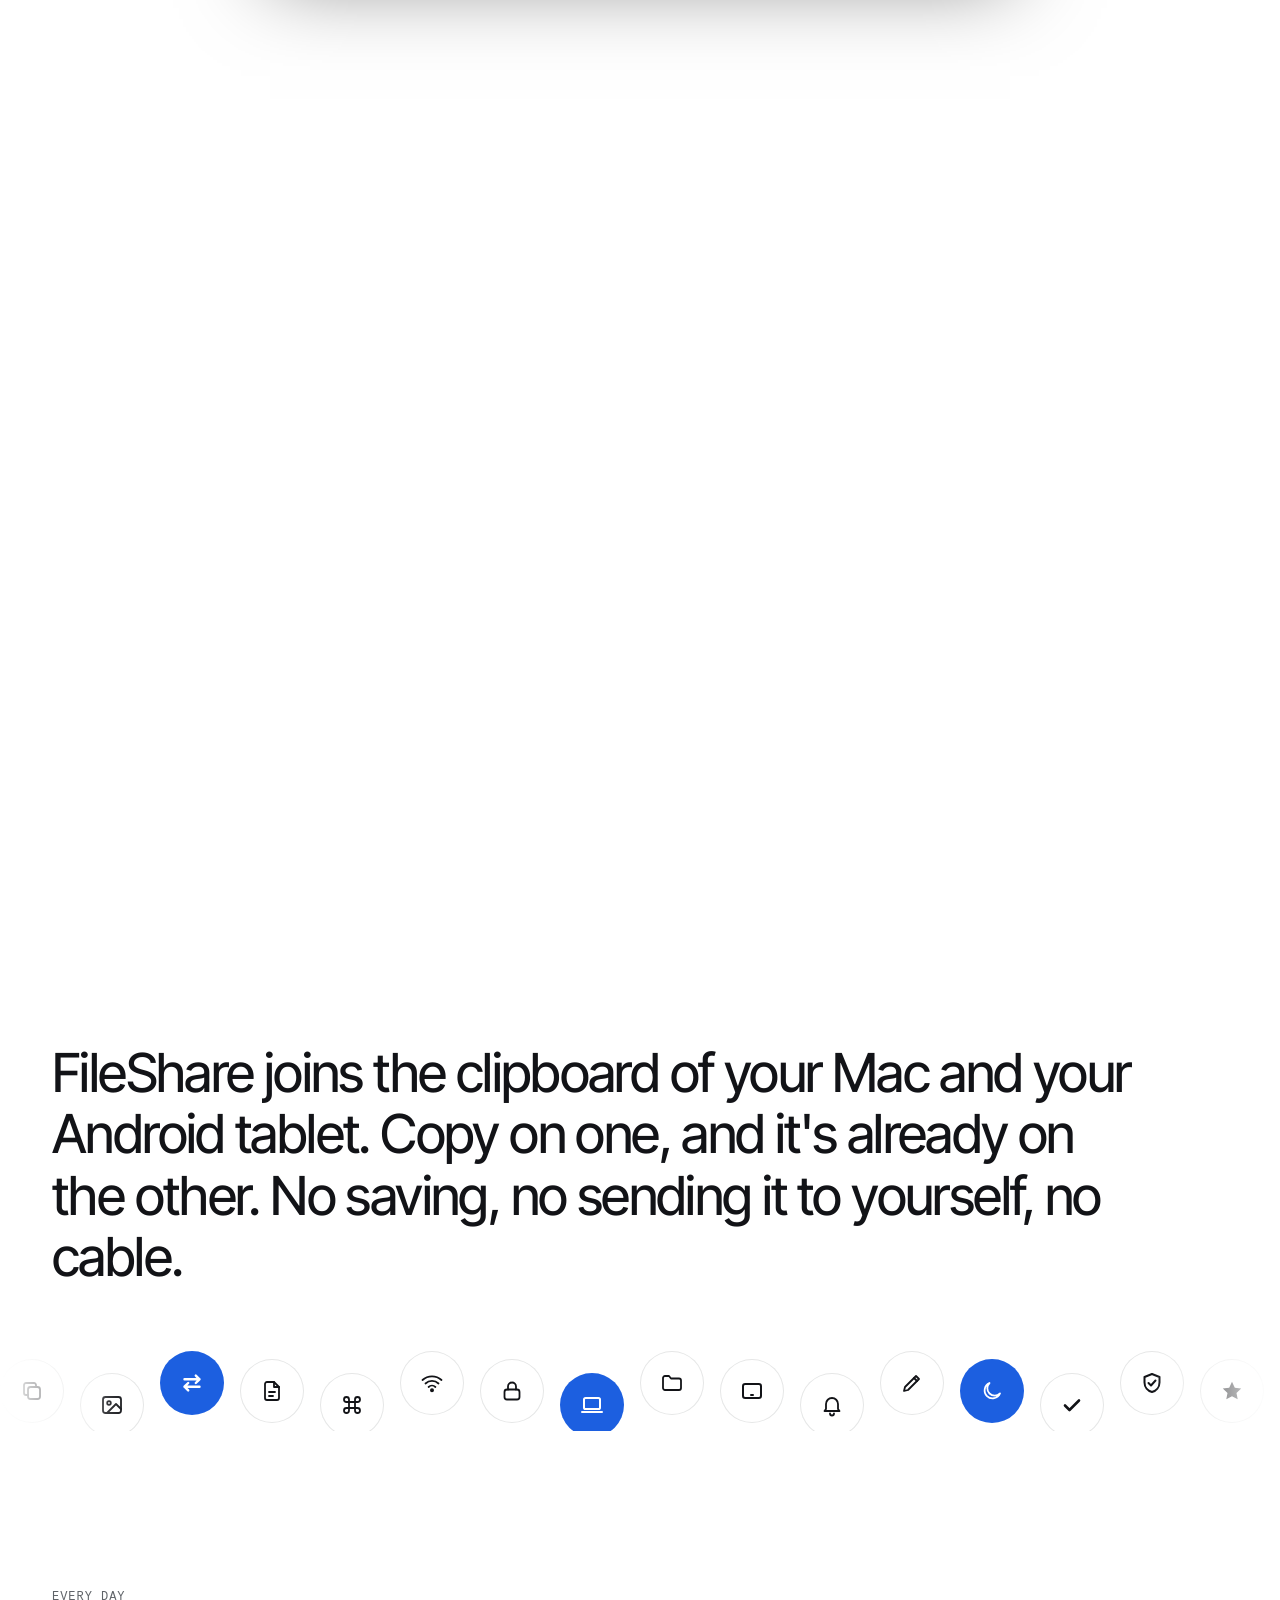
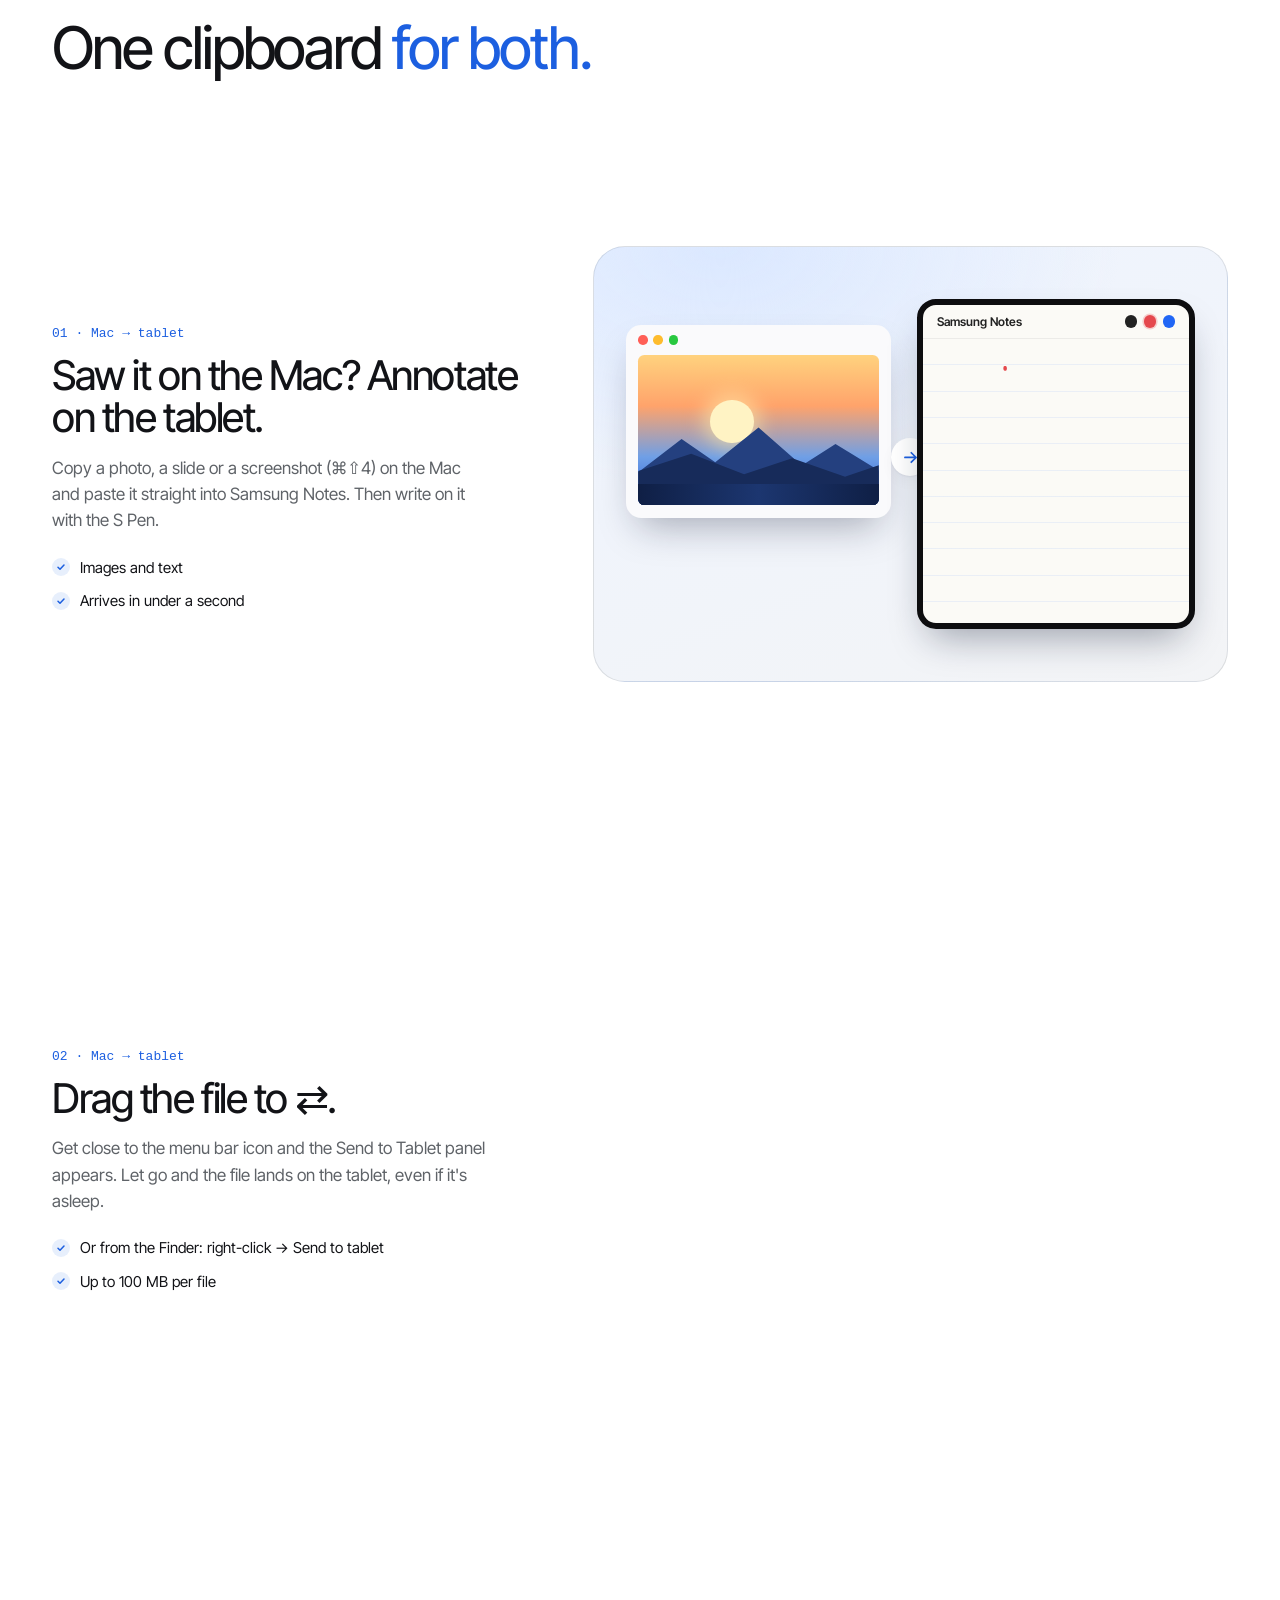
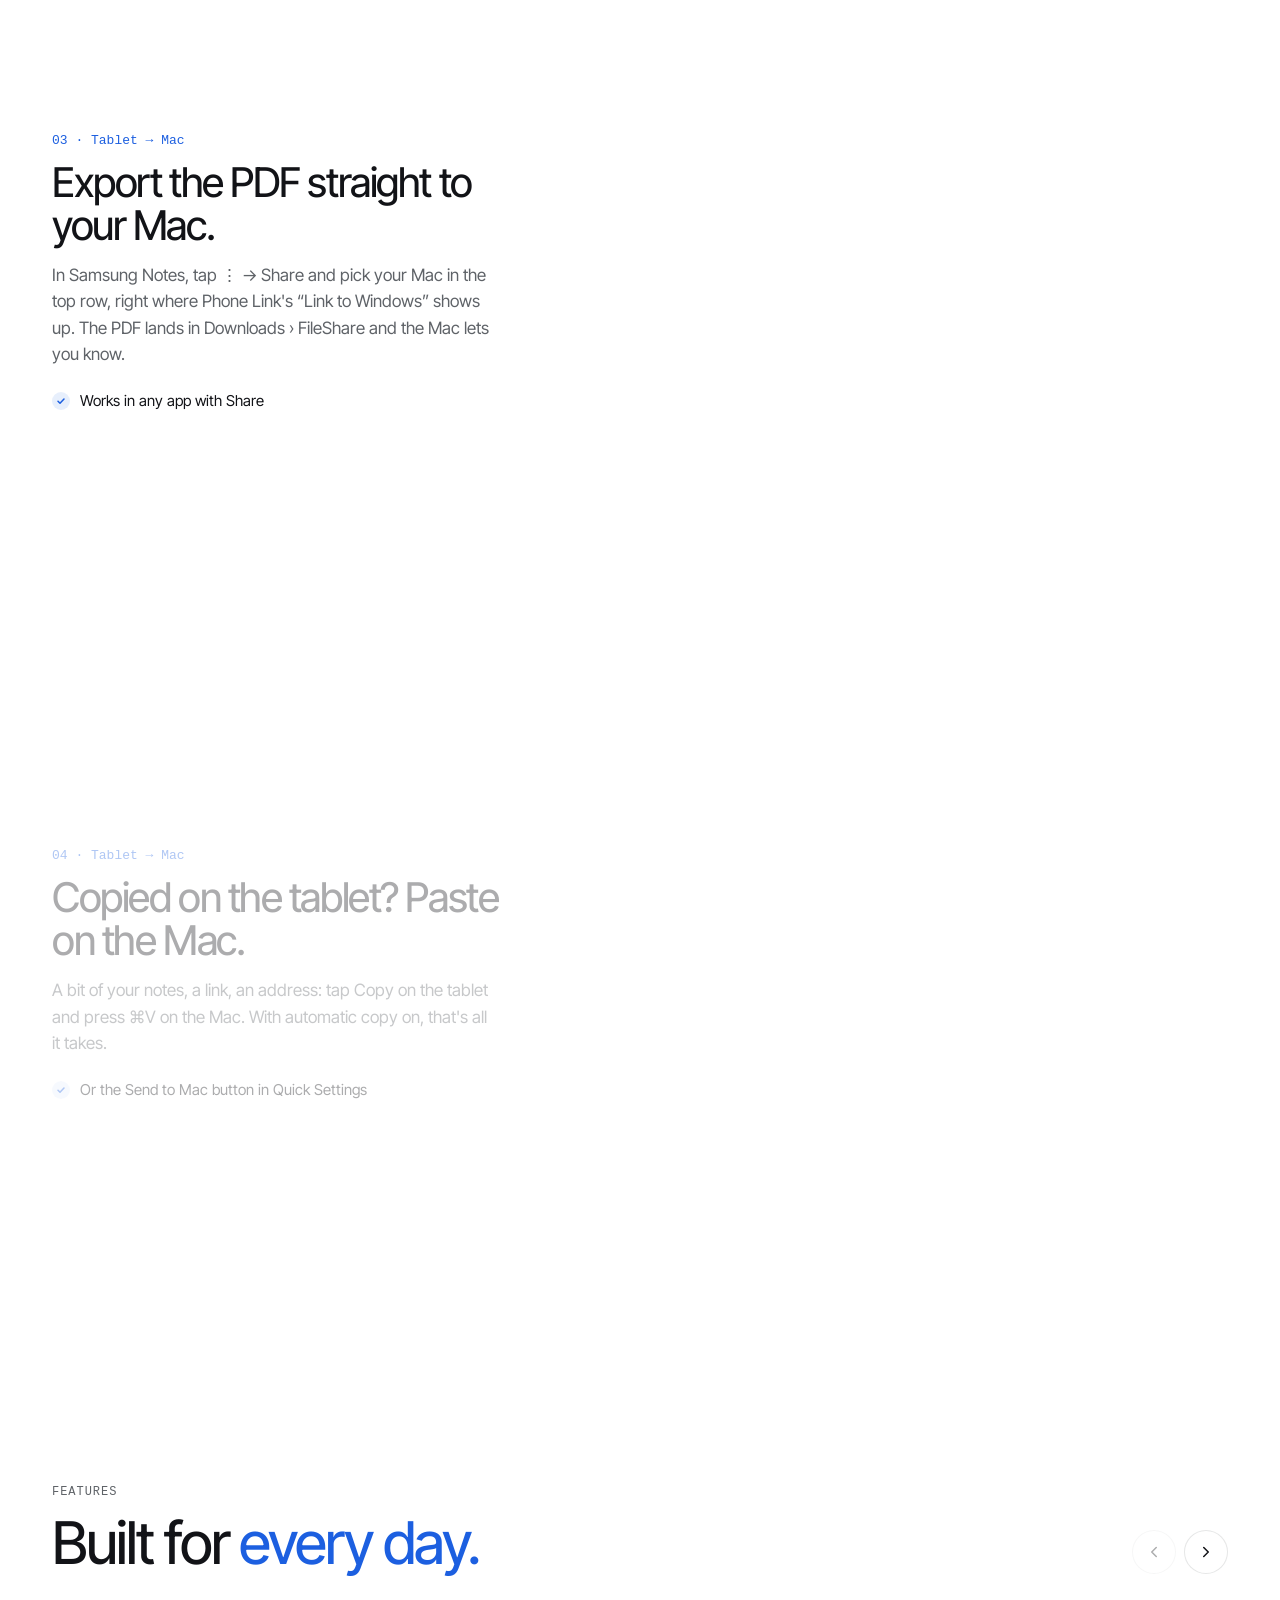
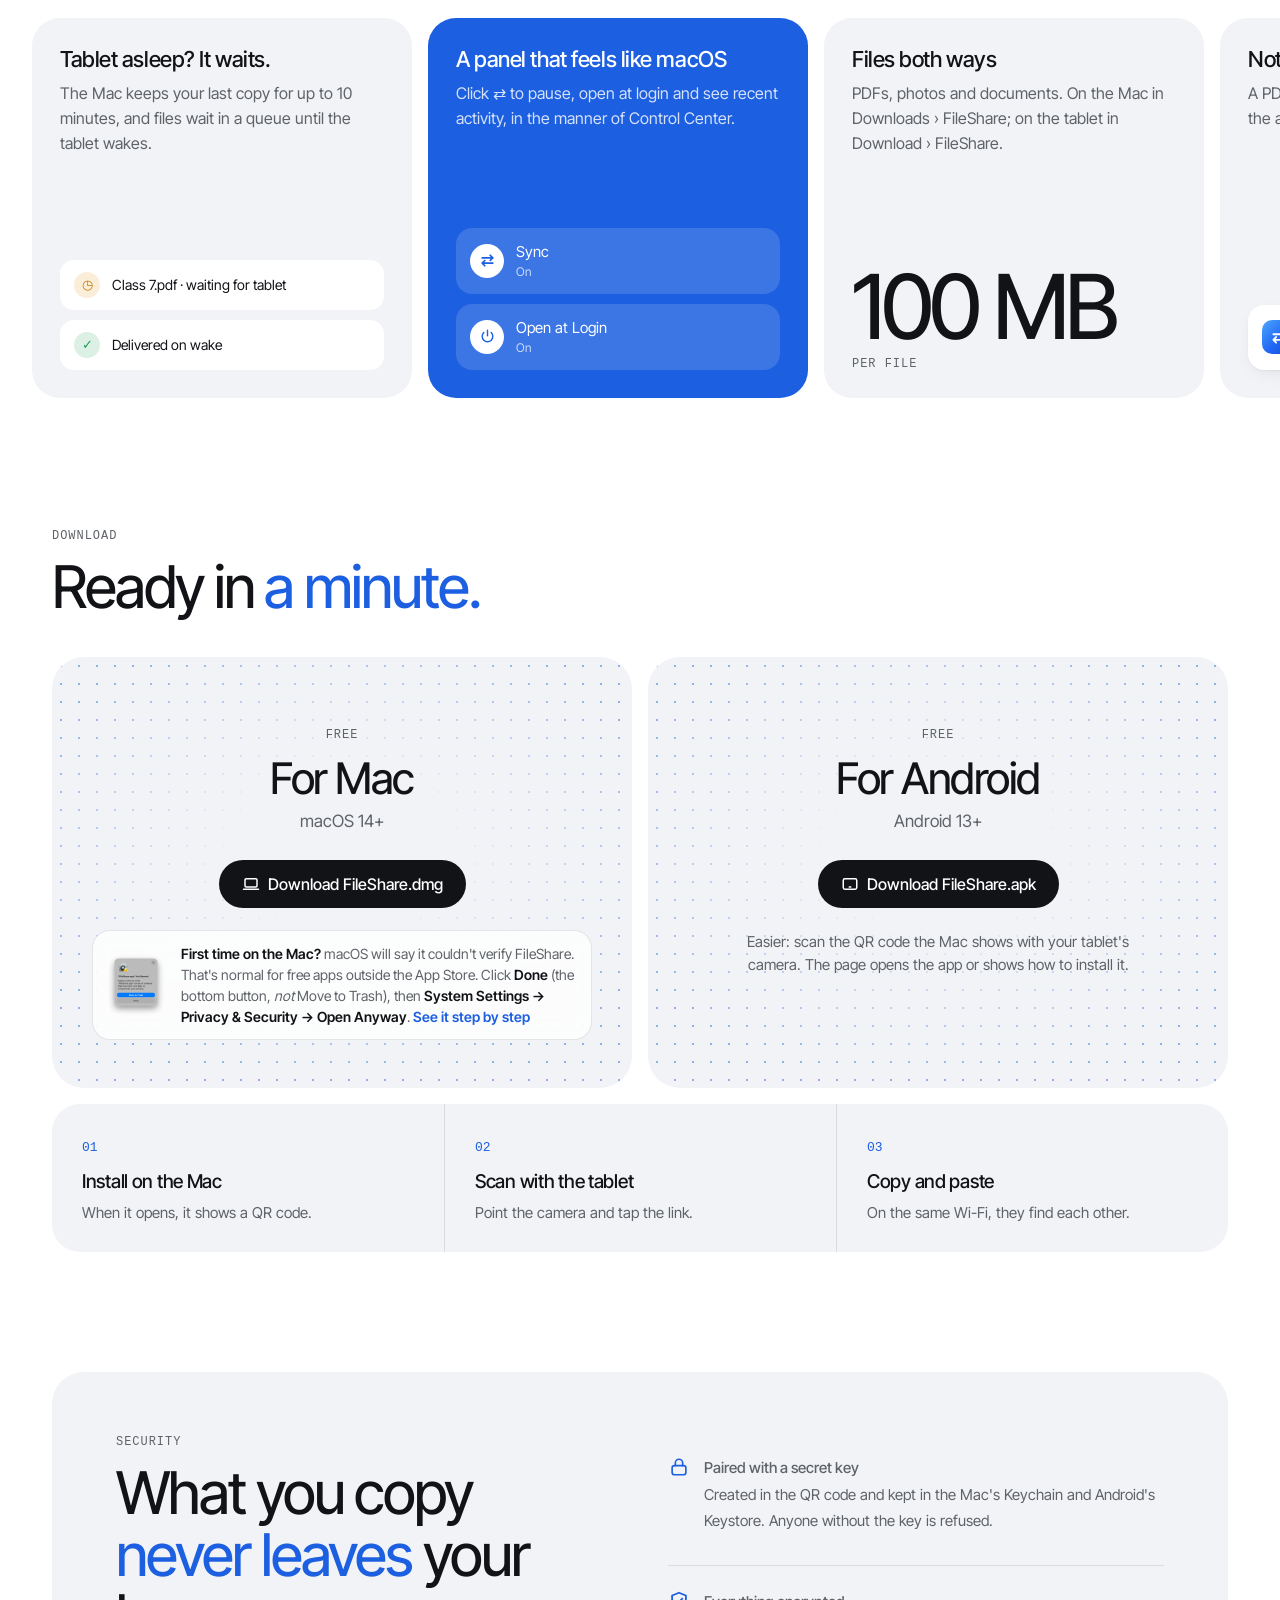
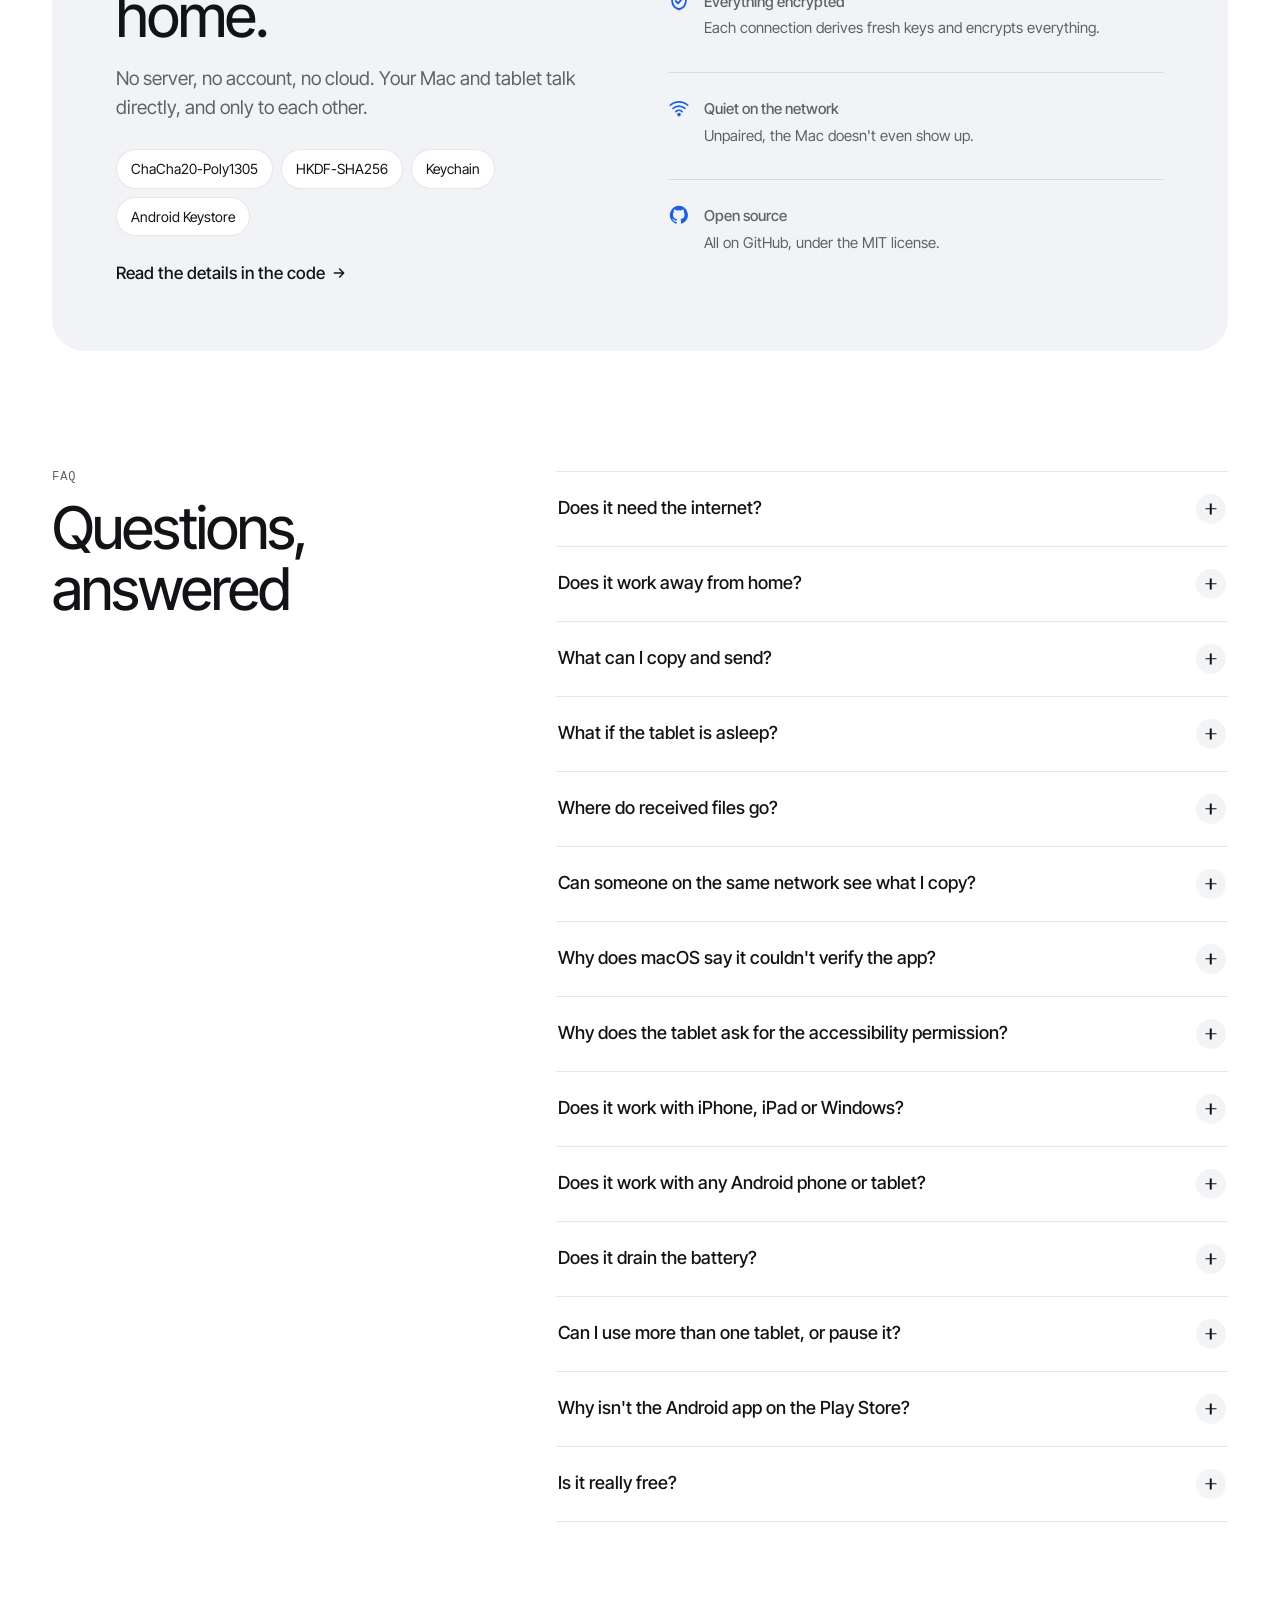
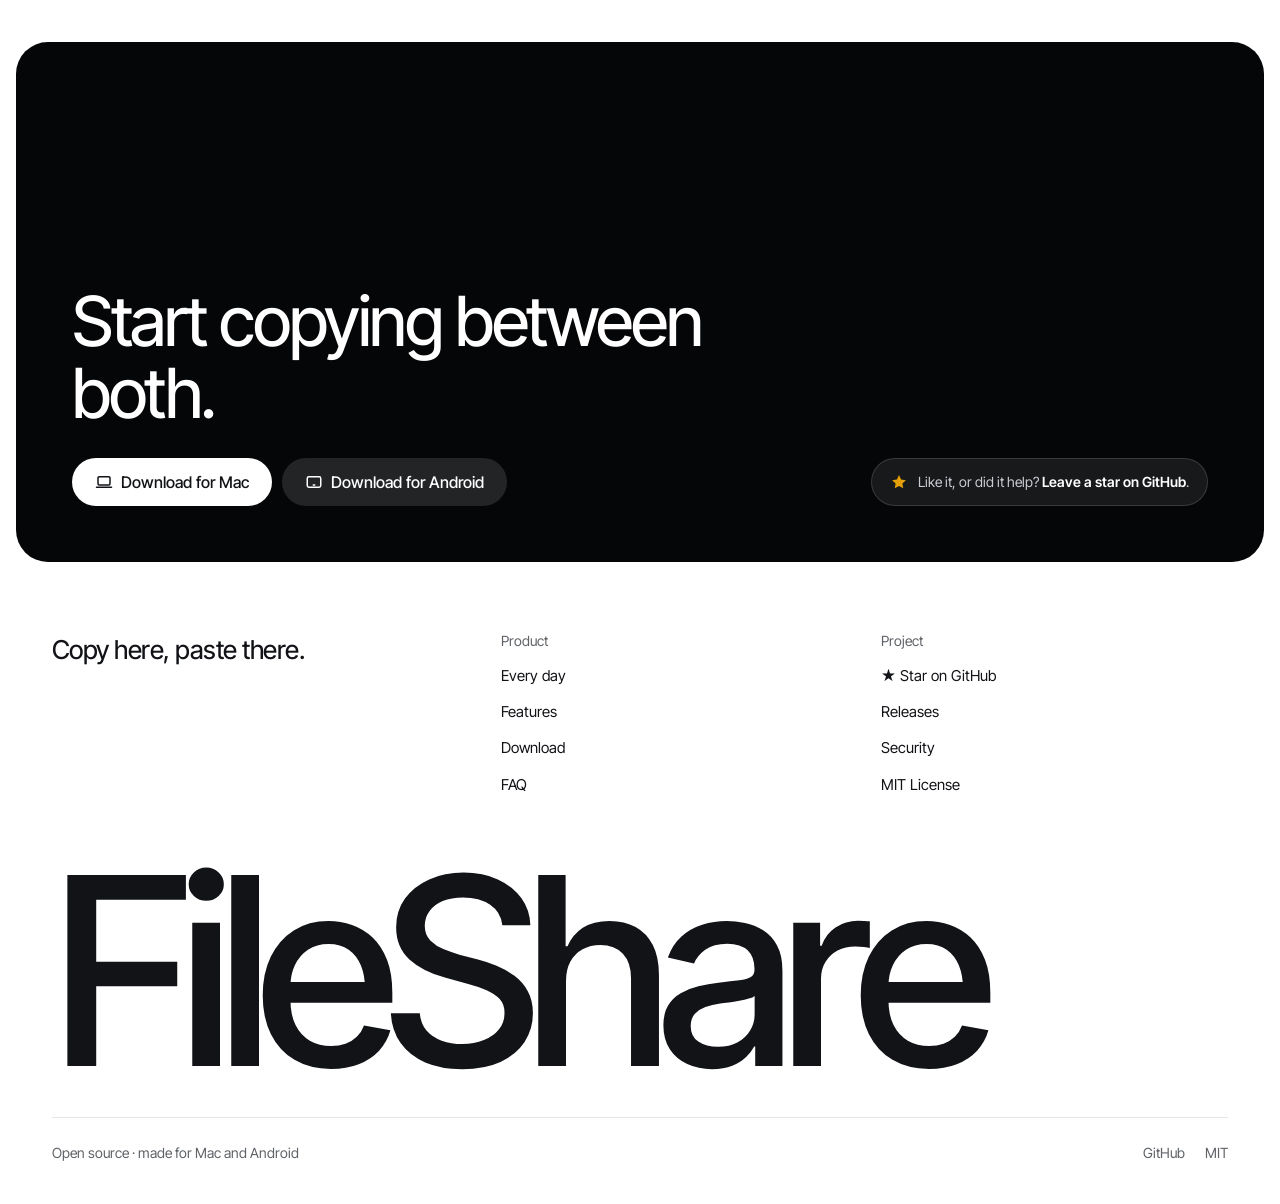
==== commit 5b1858f4: "chore(site): versão final dos arquivos para o cache" ====
--- a/site/index.html
+++ b/site/index.html
@@ -11,10 +11,10 @@
 <title>FileShare · seu Mac e seu tablet, juntos</title>
 <link rel="icon" href="favicon.png">
 <link rel="preload" href="fonts/InterTight.woff2" as="font" type="font/woff2" crossorigin>
-<link rel="stylesheet" href="style.css?v=dev173107">
-<link rel="stylesheet" href="scenes.css?v=dev173107">
-<script src="lang.js?v=dev173107"></script>
-<script src="app.js?v=dev173107" defer></script>
+<link rel="stylesheet" href="style.css?v=9c066450">
+<link rel="stylesheet" href="scenes.css?v=9c066450">
+<script src="lang.js?v=9c066450"></script>
+<script src="app.js?v=9c066450" defer></script>
 </head>
 <body>
 <svg width="0" height="0" style="position:absolute" aria-hidden="true">
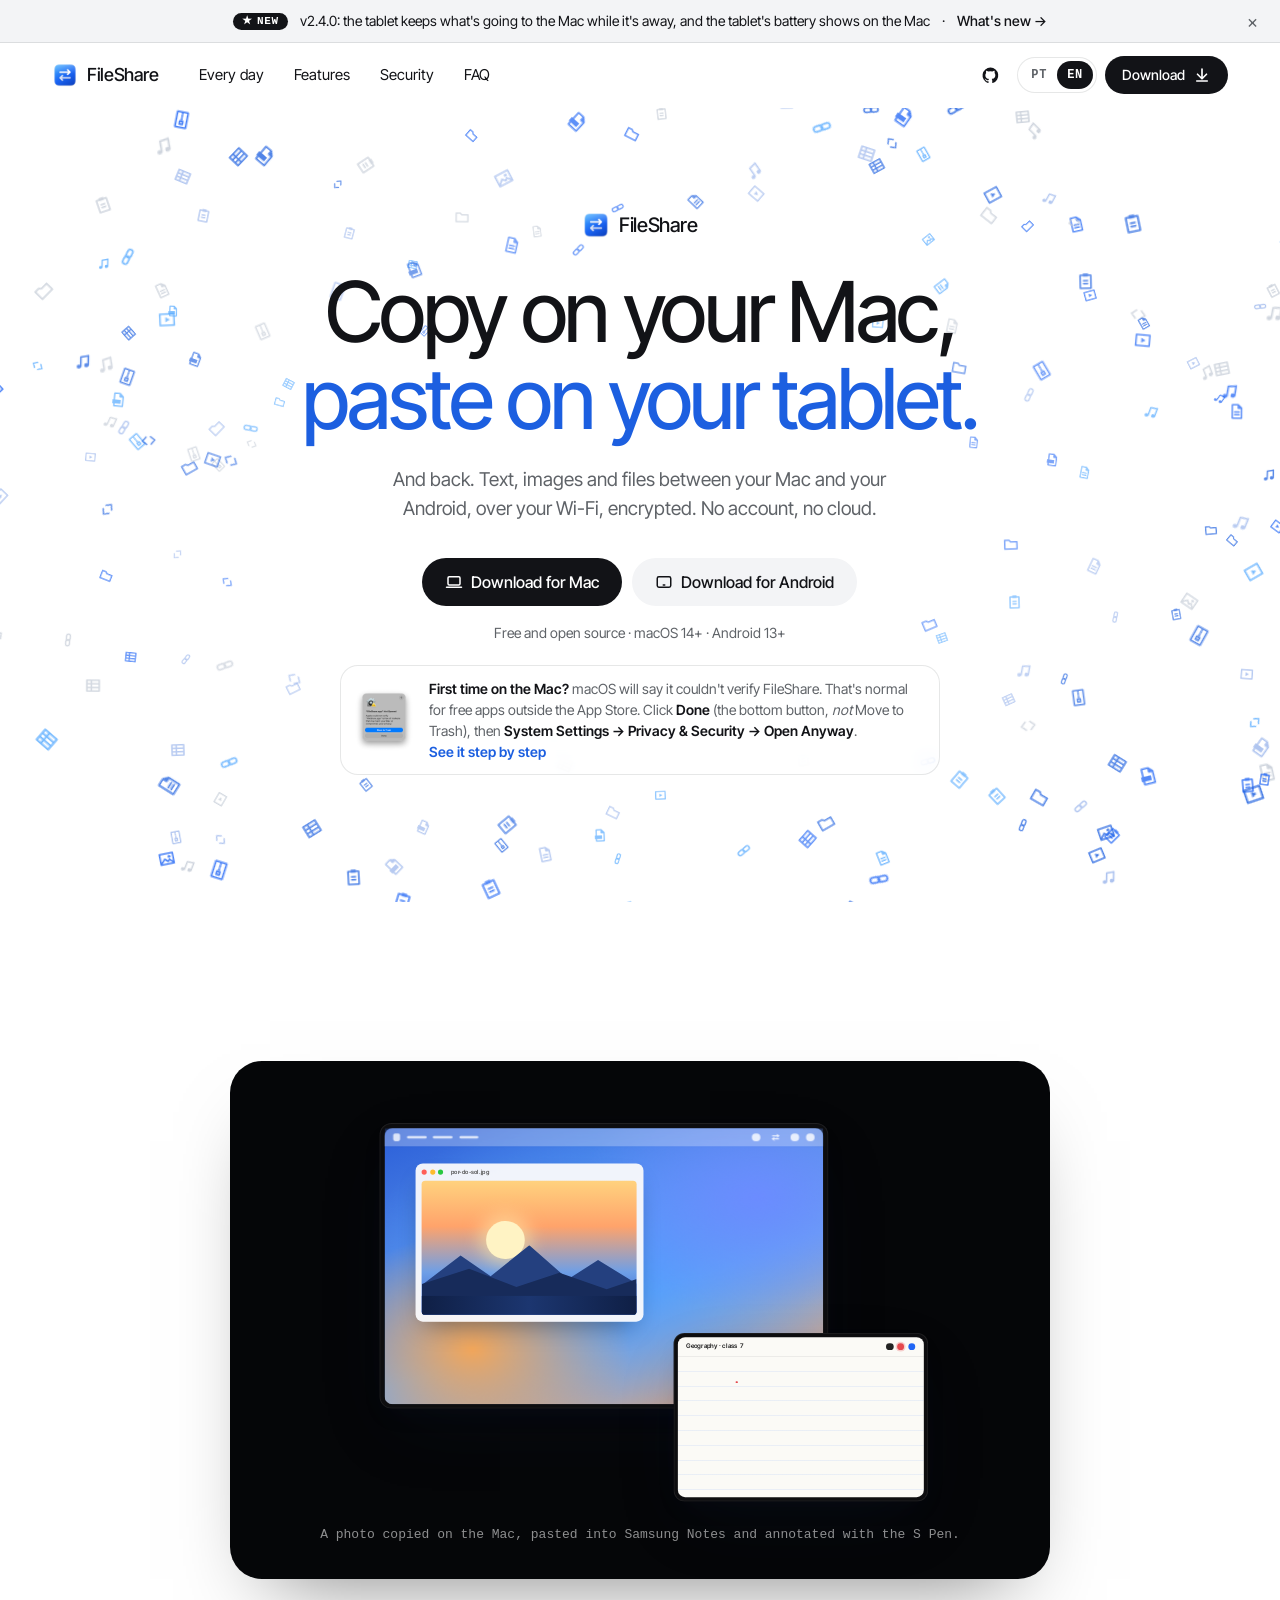
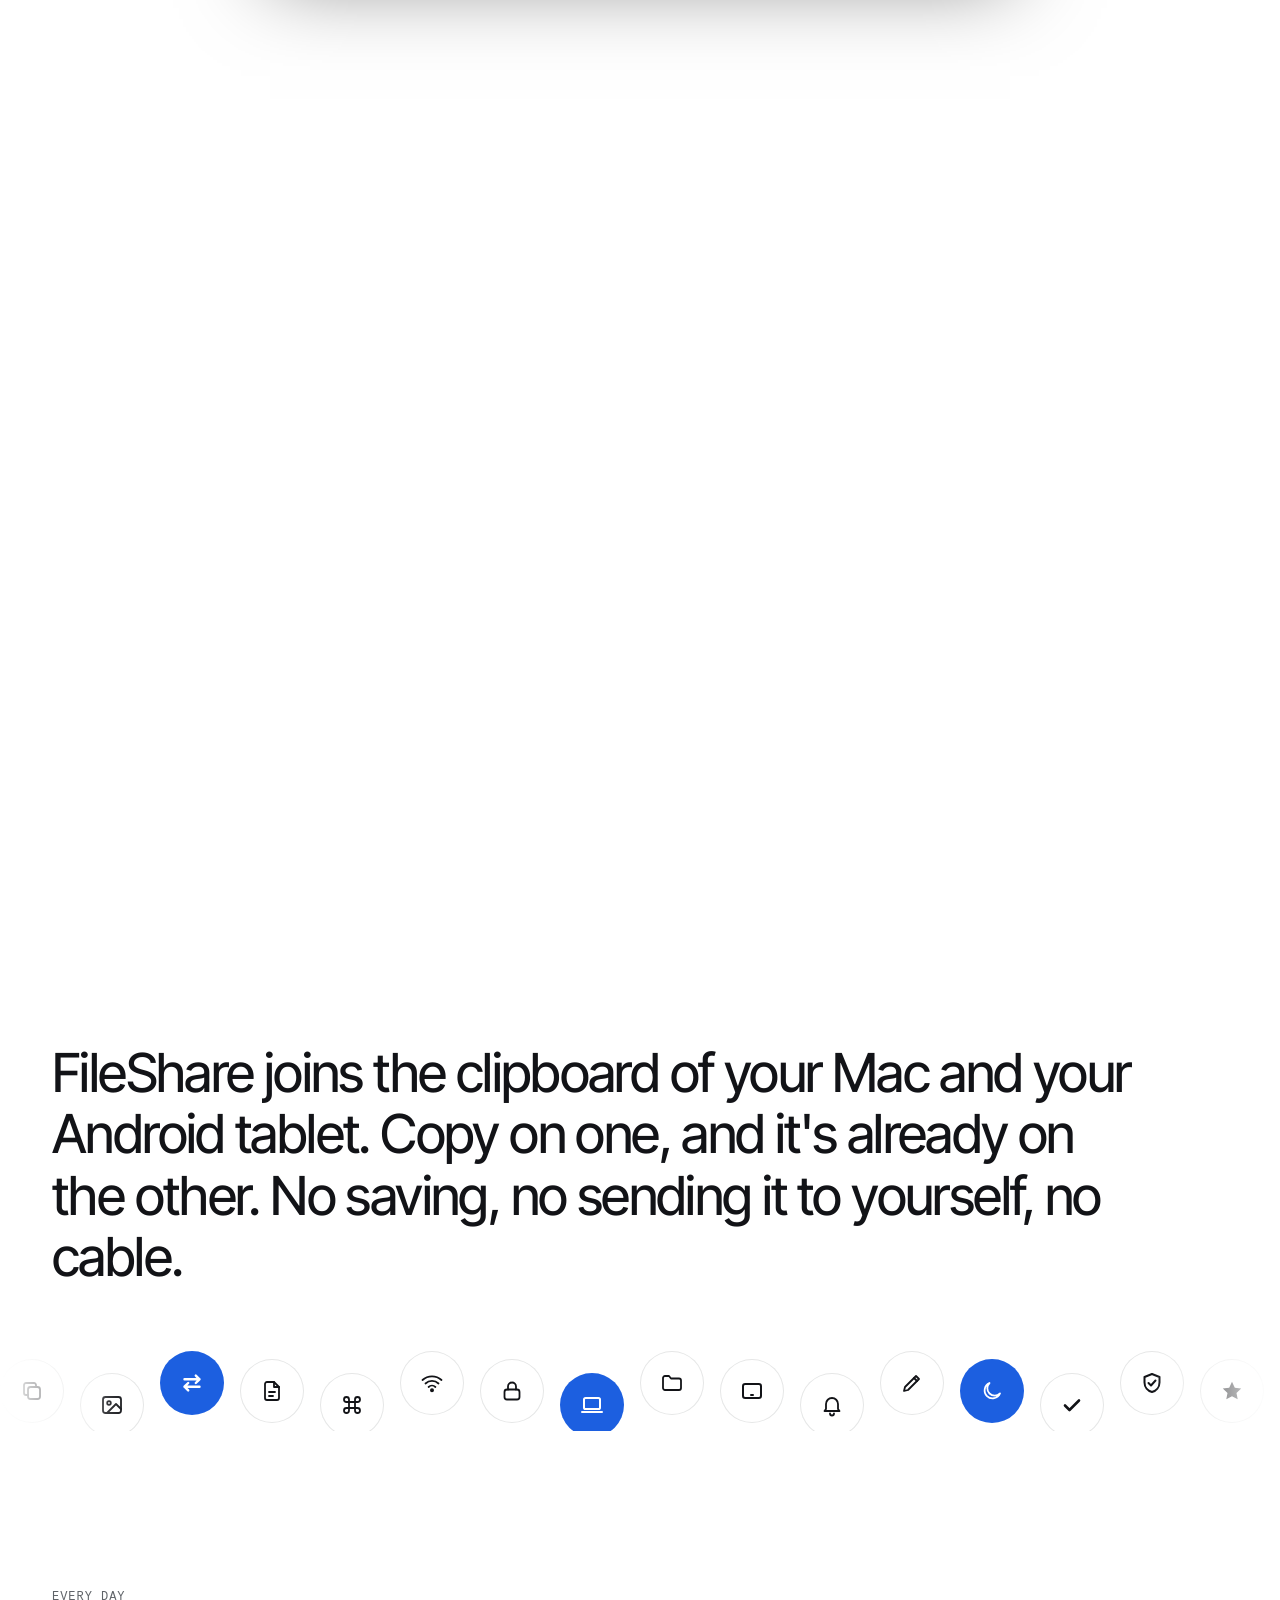
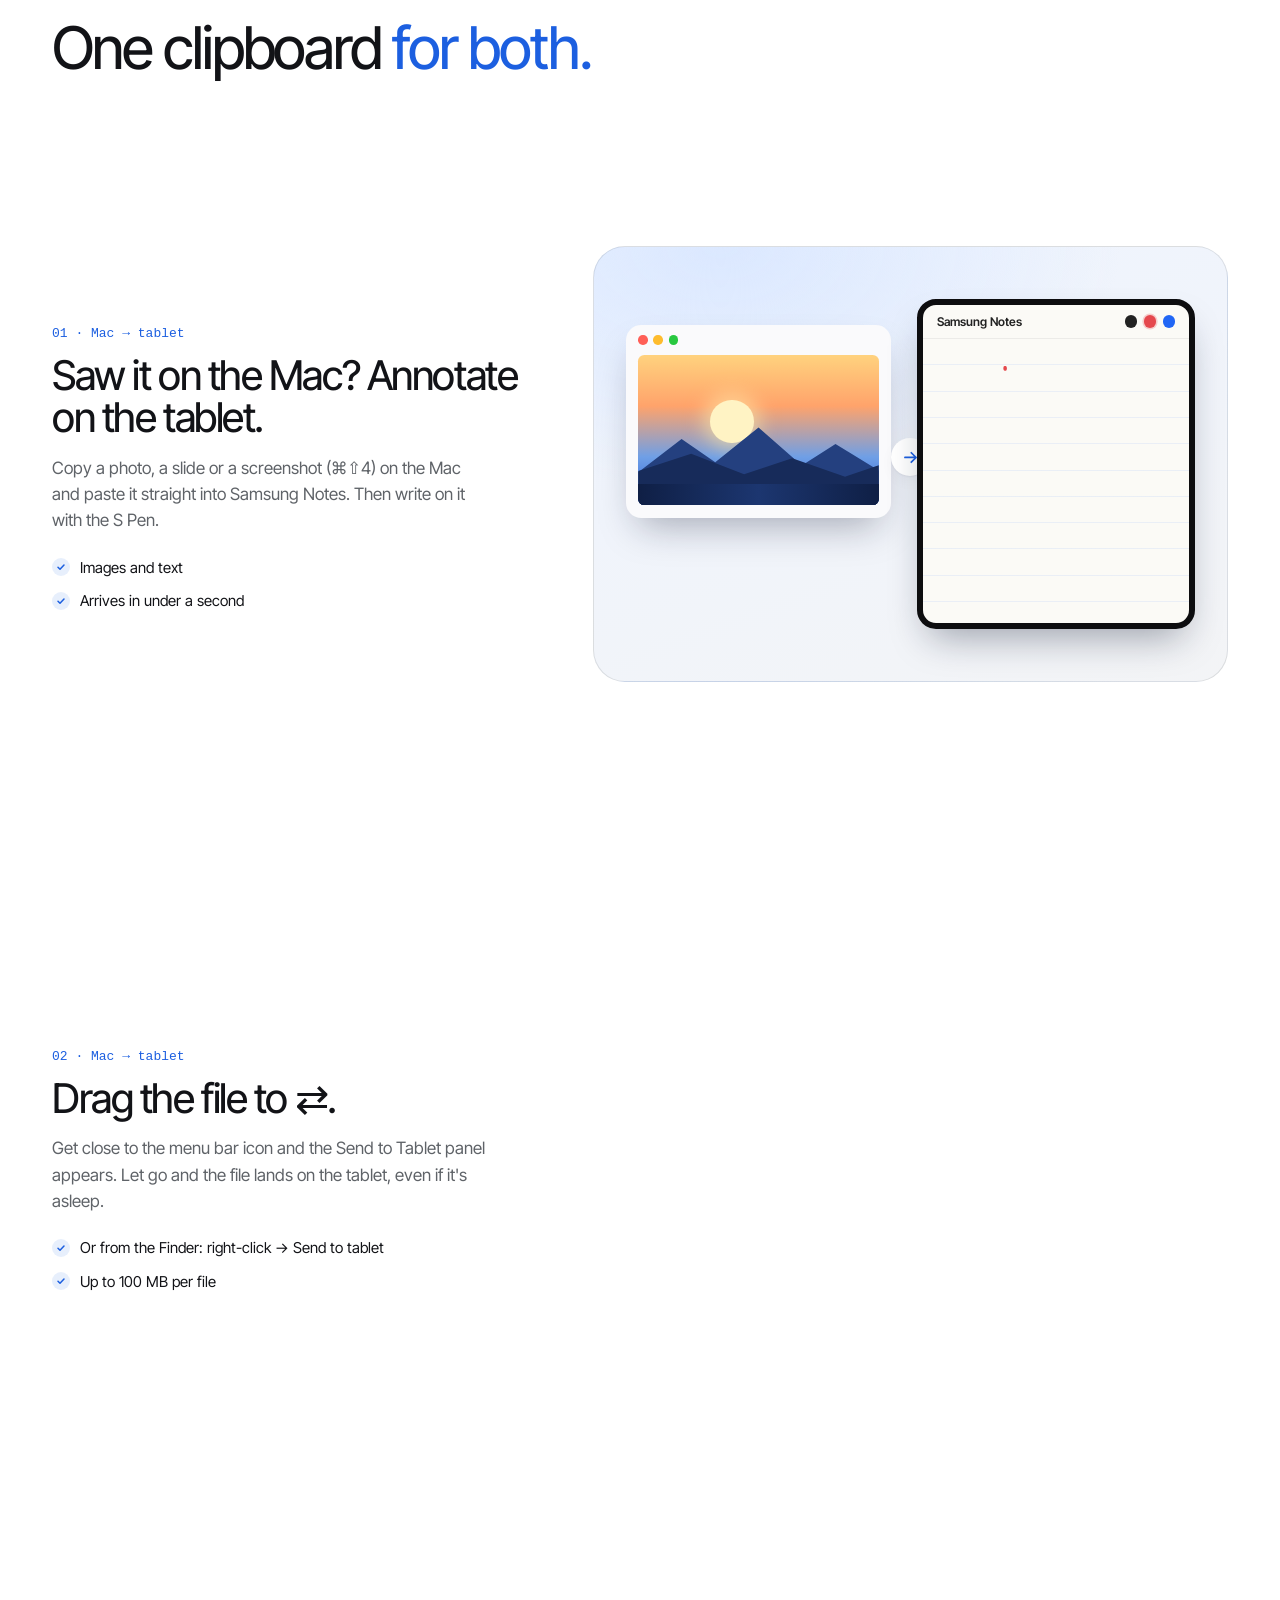
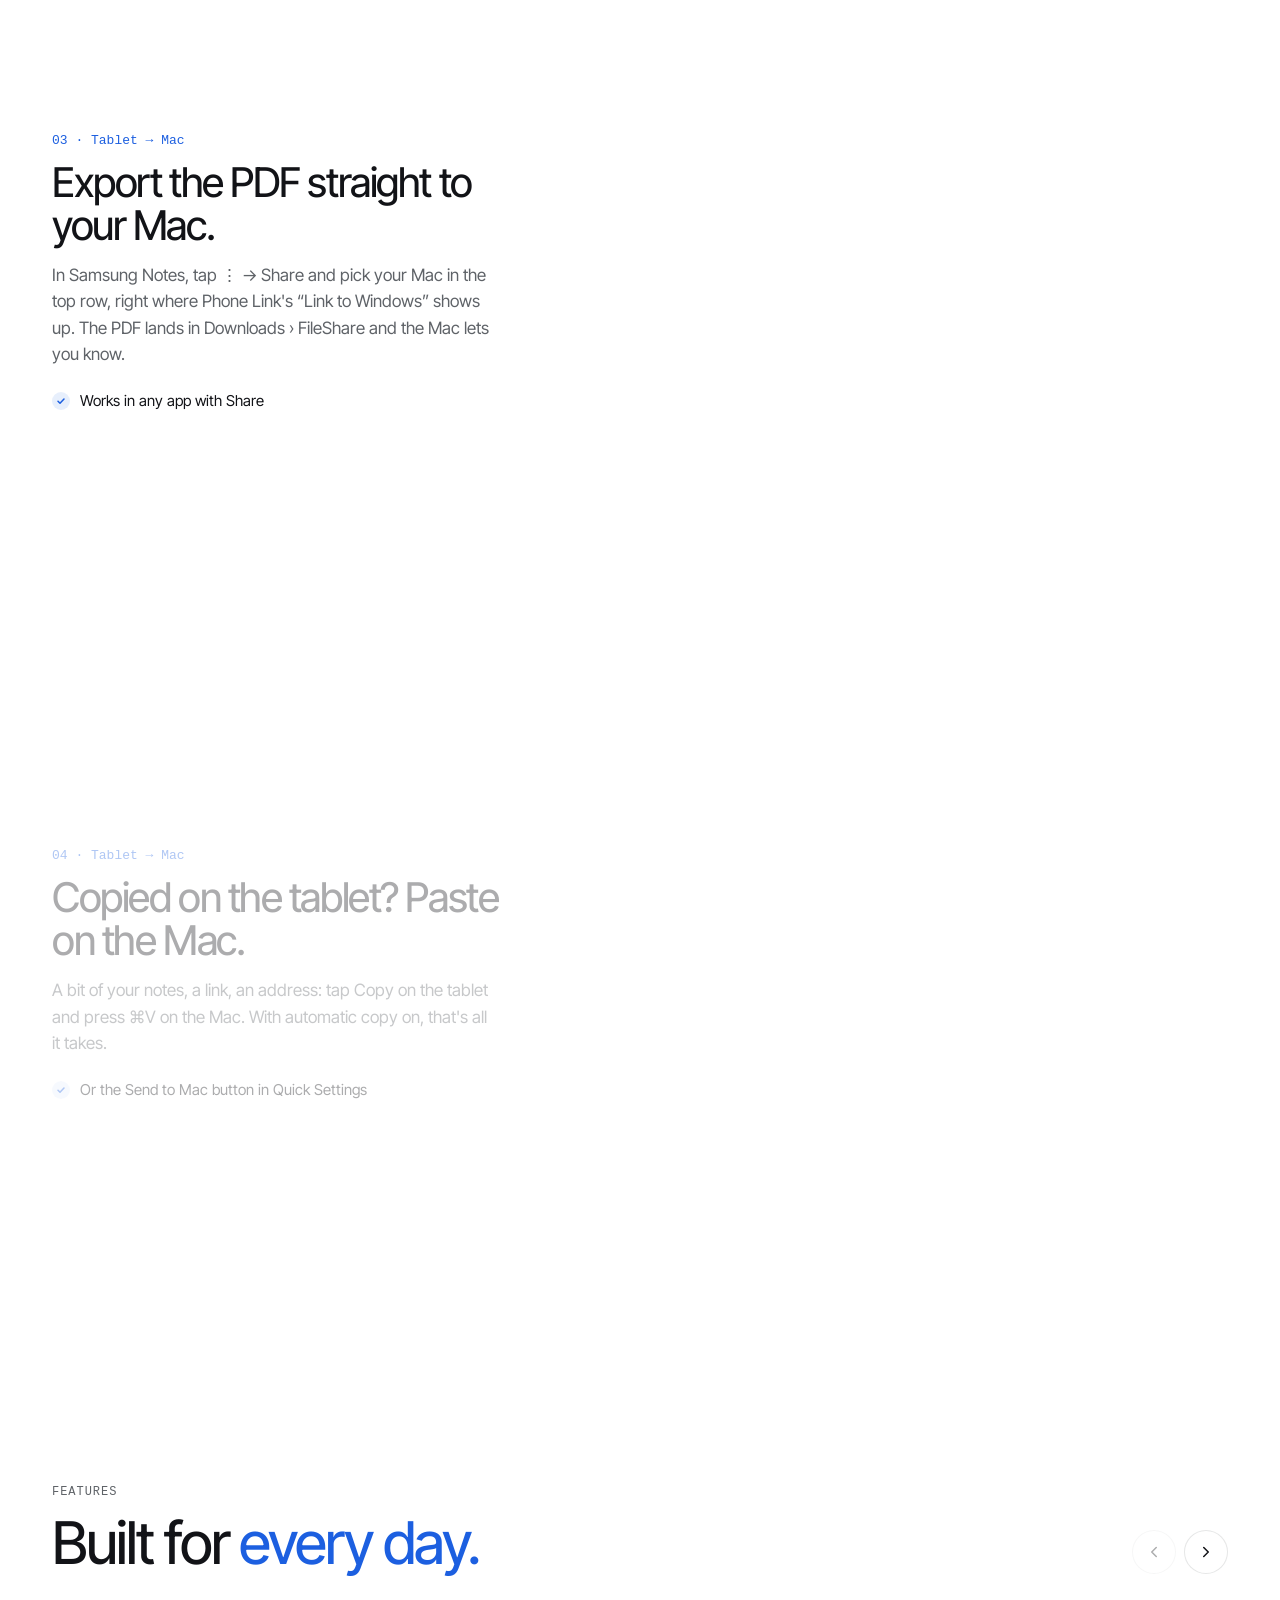
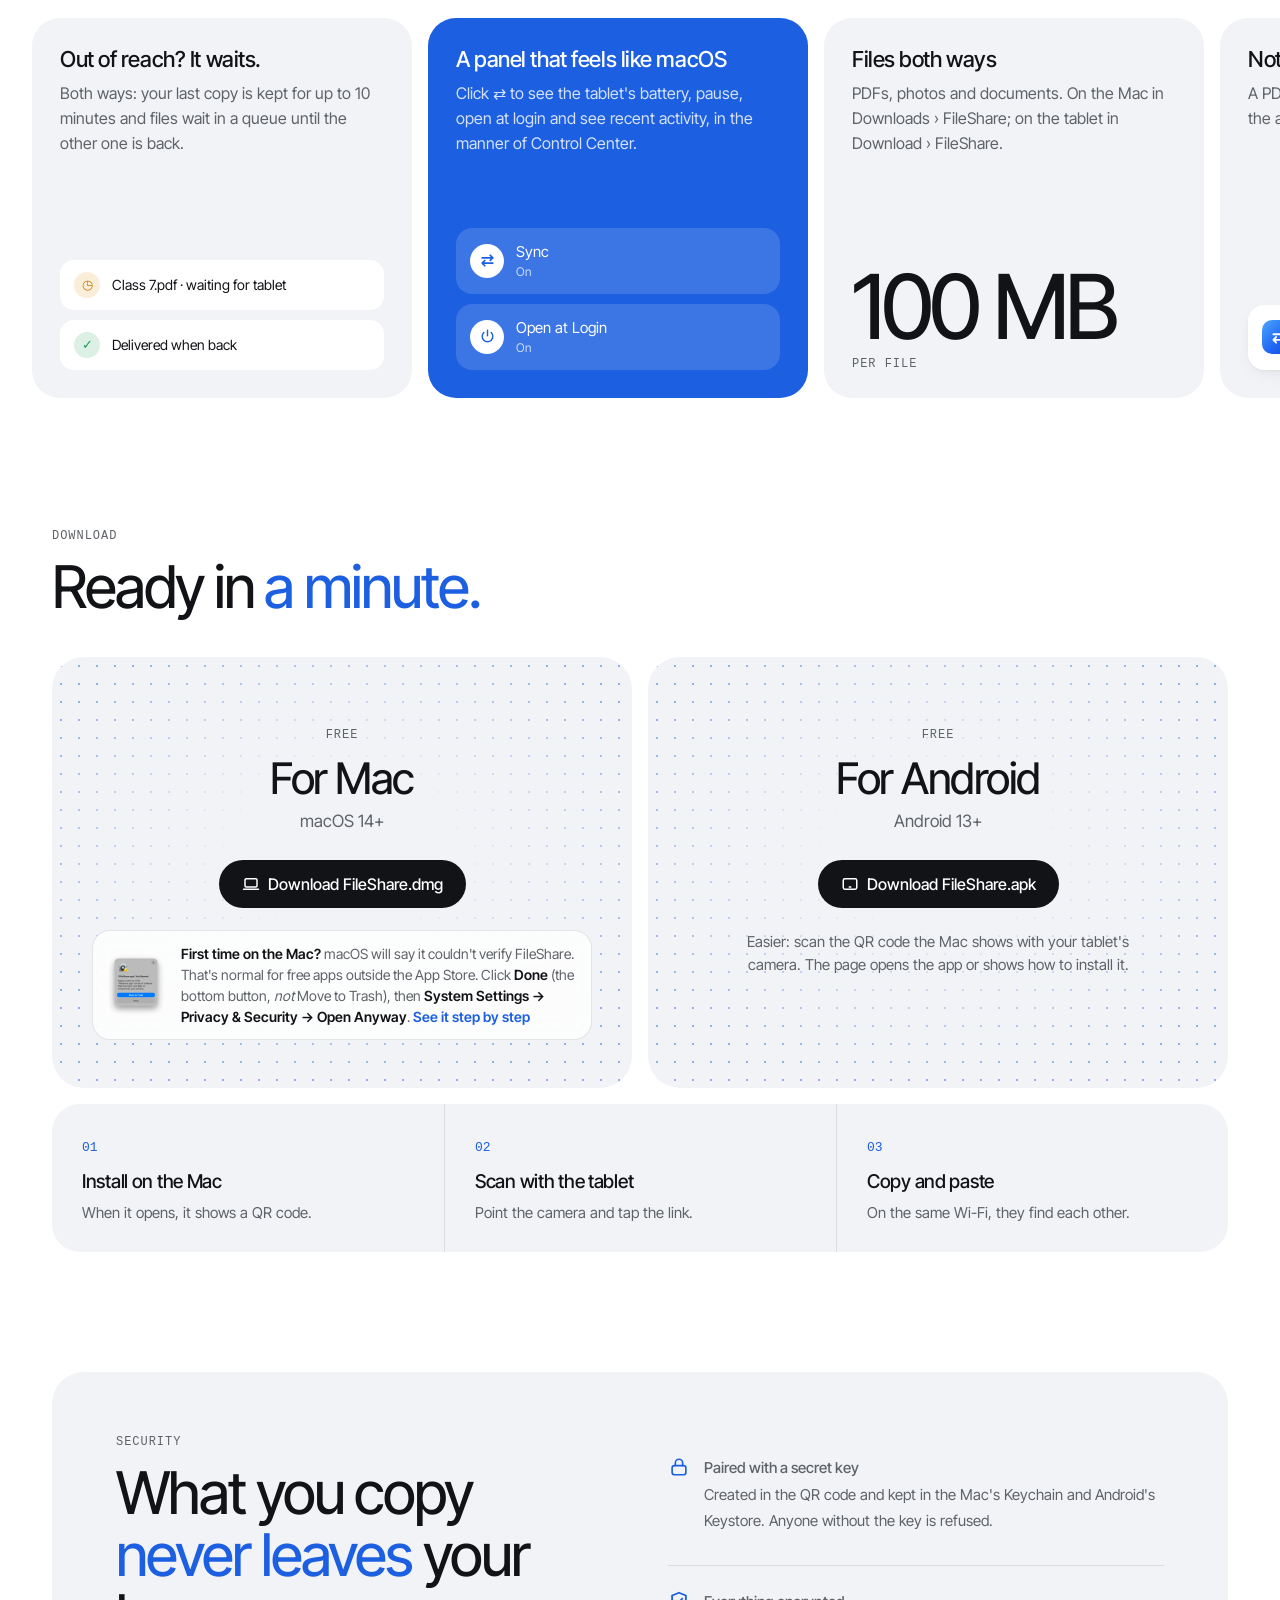
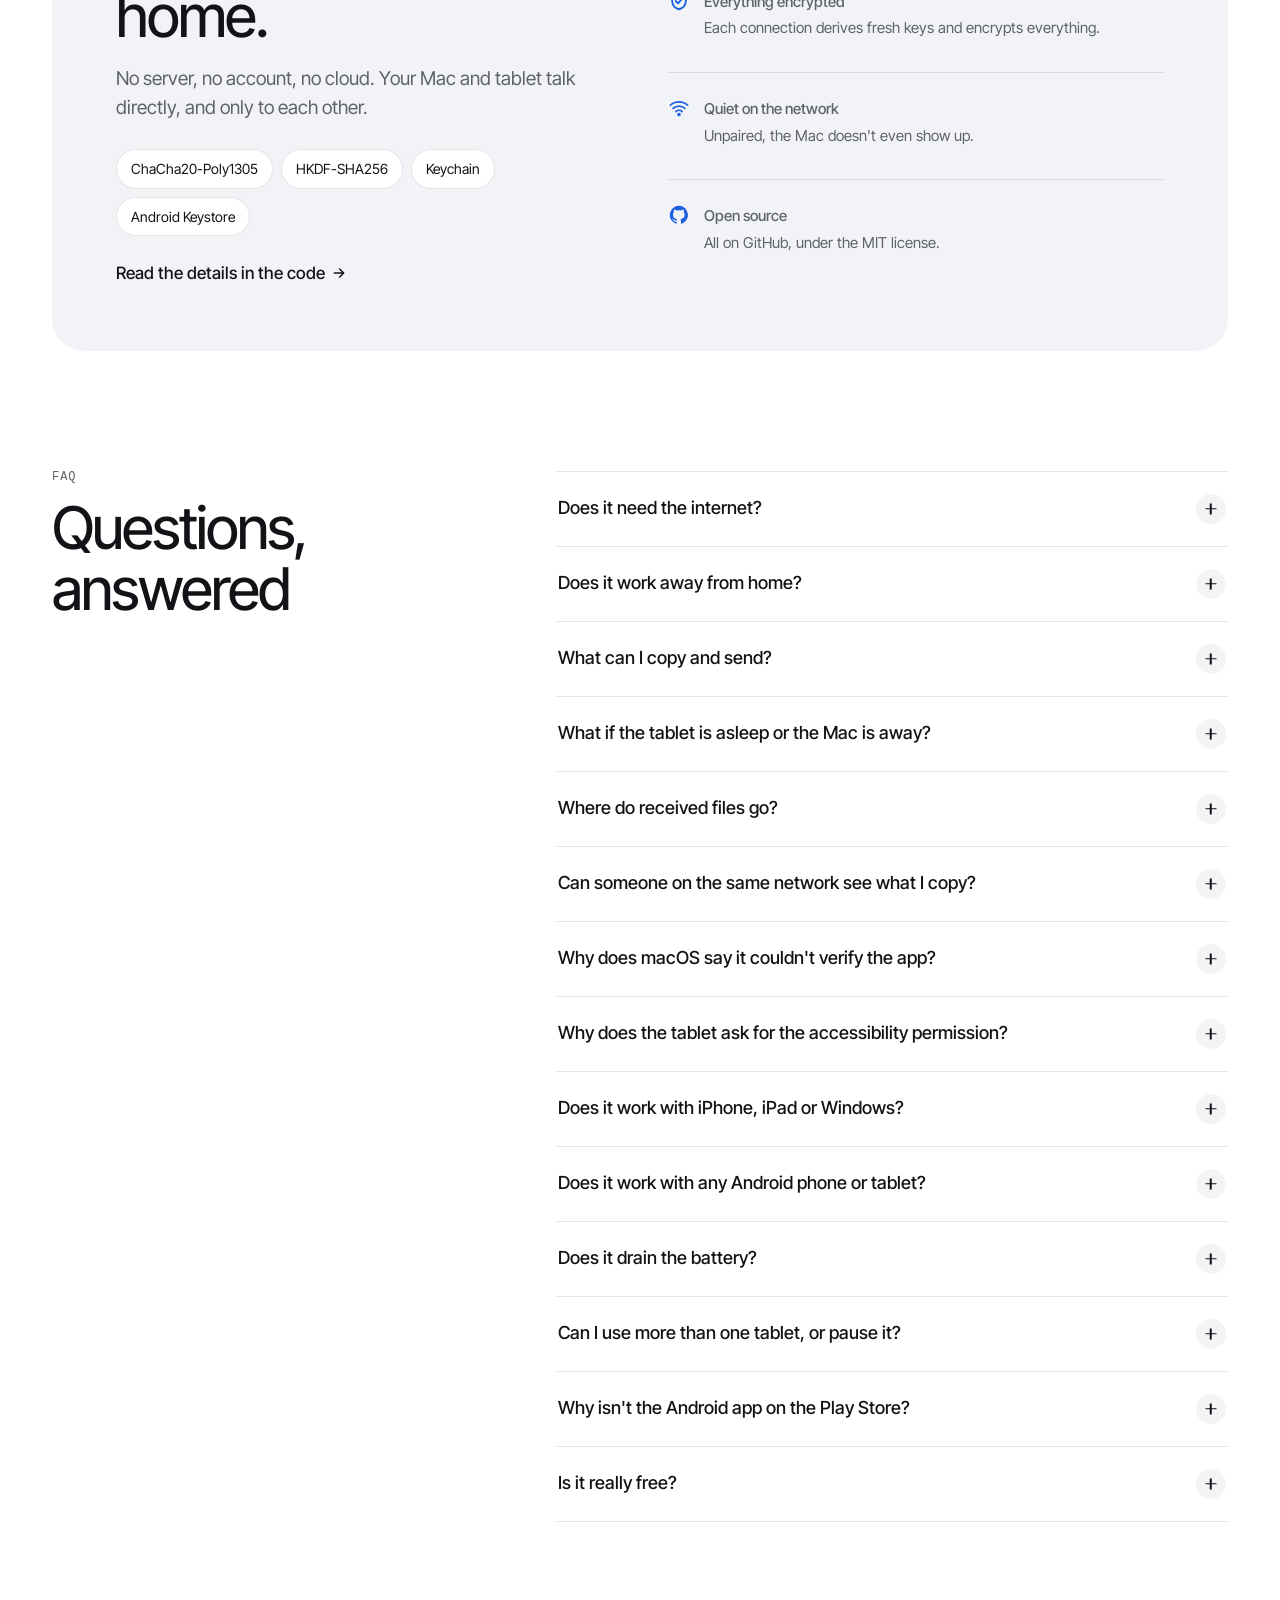
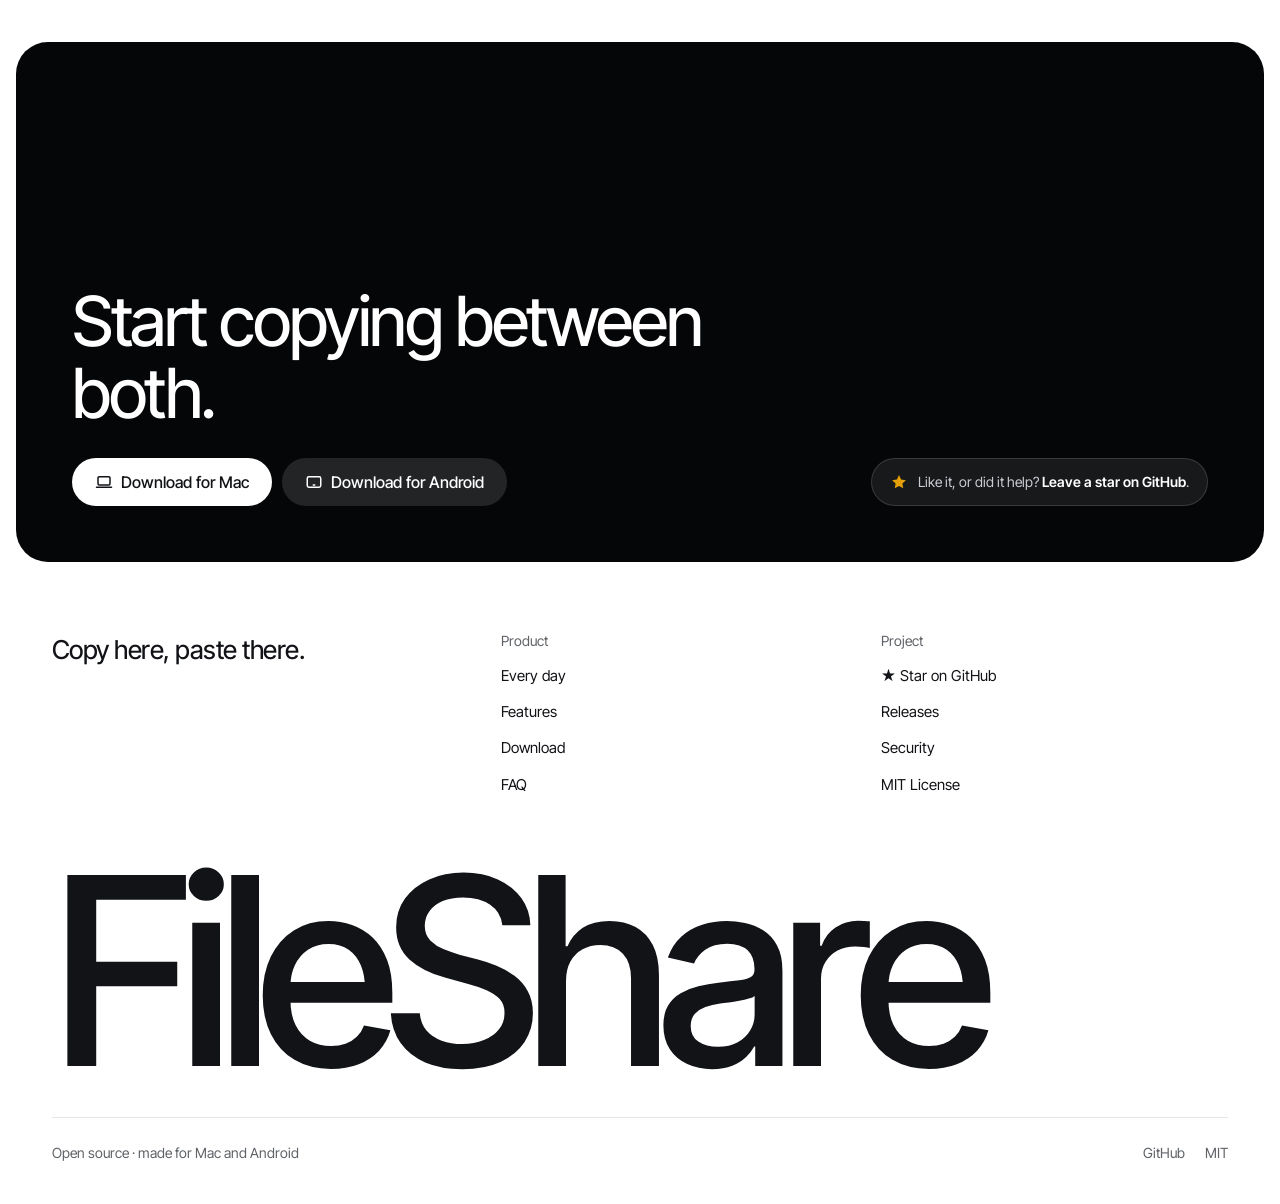
==== commit 46c46d0a: "docs(site): novidades da v2.4.0 (espera nos dois sentidos e bateria no painel)" ====
--- a/site/index.html
+++ b/site/index.html
@@ -11,10 +11,10 @@
 <title>FileShare · seu Mac e seu tablet, juntos</title>
 <link rel="icon" href="favicon.png">
 <link rel="preload" href="fonts/InterTight.woff2" as="font" type="font/woff2" crossorigin>
-<link rel="stylesheet" href="style.css?v=9c066450">
-<link rel="stylesheet" href="scenes.css?v=9c066450">
-<script src="lang.js?v=9c066450"></script>
-<script src="app.js?v=9c066450" defer></script>
+<link rel="stylesheet" href="style.css?v=f0b4729d">
+<link rel="stylesheet" href="scenes.css?v=f0b4729d">
+<script src="lang.js?v=f0b4729d"></script>
+<script src="app.js?v=f0b4729d" defer></script>
 </head>
 <body>
 <svg width="0" height="0" style="position:absolute" aria-hidden="true">
@@ -49,7 +49,7 @@
 <div class="banner" id="banner">
   <div class="in">
     <span class="tag">★ <span lang="pt">NOVO</span><span lang="en">NEW</span></span>
-    <span><span lang="pt">v2.3.0: instale pelo site e pareie lendo o QR code com a câmera do tablet</span><span lang="en">v2.3.0: install from the website and pair by scanning the QR code with your tablet's camera</span></span>
+    <span><span lang="pt">v2.4.0: o tablet guarda o que vai para o Mac quando ele está longe, e a bateria do tablet aparece no Mac</span><span lang="en">v2.4.0: the tablet keeps what's going to the Mac while it's away, and the tablet's battery shows on the Mac</span></span>
     <span class="sep" aria-hidden="true">·</span>
     <a href="https://github.com/MarcoFilho1/fileshare/releases/latest" target="_blank" rel="noopener"><span lang="pt">Ver novidades →</span><span lang="en">What's new →</span></a>
     <button class="x" type="button" aria-label="Fechar / Close">×</button>
@@ -350,13 +350,13 @@
     </div>
     <div class="rail-wrap"><div class="rail" id="rail">
       <article class="fcard">
-        <h3><span lang="pt">Tablet dormindo? Espera.</span><span lang="en">Tablet asleep? It waits.</span></h3>
-        <p><span lang="pt">O Mac guarda a última cópia por até 10 minutos e os arquivos ficam na fila até o tablet acordar.</span><span lang="en">The Mac keeps your last copy for up to 10 minutes, and files wait in a queue until the tablet wakes.</span></p>
-        <div class="vis queue"><div class="w"><i>◷</i><span lang="pt">Aula 7.pdf · espera o tablet</span><span lang="en">Class 7.pdf · waiting for tablet</span></div><div class="d"><i>✓</i><span lang="pt">Entregue ao acordar</span><span lang="en">Delivered on wake</span></div></div>
+        <h3><span lang="pt">Um longe do outro? Espera.</span><span lang="en">Out of reach? It waits.</span></h3>
+        <p><span lang="pt">Nos dois sentidos: a última cópia fica guardada por até 10 minutos e os arquivos esperam na fila até o outro voltar.</span><span lang="en">Both ways: your last copy is kept for up to 10 minutes and files wait in a queue until the other one is back.</span></p>
+        <div class="vis queue"><div class="w"><i>◷</i><span lang="pt">Aula 7.pdf · espera o tablet</span><span lang="en">Class 7.pdf · waiting for tablet</span></div><div class="d"><i>✓</i><span lang="pt">Entregue ao voltar</span><span lang="en">Delivered when back</span></div></div>
       </article>
       <article class="fcard blue">
         <h3><span lang="pt">Um painel que parece do macOS</span><span lang="en">A panel that feels like macOS</span></h3>
-        <p><span lang="pt">Clique no ⇄ para pausar, abrir ao iniciar e ver a atividade recente, no estilo da Central de Controle.</span><span lang="en">Click ⇄ to pause, open at login and see recent activity, in the manner of Control Center.</span></p>
+        <p><span lang="pt">Clique no ⇄ para ver a bateria do tablet, pausar, abrir ao iniciar e ver a atividade recente, no estilo da Central de Controle.</span><span lang="en">Click ⇄ to see the tablet's battery, pause, open at login and see recent activity, in the manner of Control Center.</span></p>
         <div class="vis toggle-art">
           <div><i><svg><use href="#i-arrows"/></svg></i><span>Sync<small><span lang="pt">Ligado</span><span lang="en">On</span></small></span></div>
           <div><i><svg><use href="#i-power"/></svg></i><span><span lang="pt">Abrir ao iniciar</span><span lang="en">Open at Login</span><small><span lang="pt">Ligado</span><span lang="en">On</span></small></span></div>
@@ -464,8 +464,8 @@
           <div class="answer"><div><span lang="pt">Pela área de transferência: <b>texto e imagens</b>, inclusive prints do Mac (⌘⇧4). Como arquivo: PDFs, fotos, documentos e o que mais quiser, <b>até 100 MB cada</b>. Cópias feitas em gerenciadores de senha são ignoradas de propósito.</span><span lang="en">Through the clipboard: <b>text and images</b>, Mac screenshots (⌘⇧4) included. As files: PDFs, photos, documents and anything else, <b>up to 100 MB each</b>. Copies from password managers are ignored on purpose.</span></div></div>
         </details>
         <details>
-          <summary><span lang="pt">E se o tablet estiver dormindo?</span><span lang="en">What if the tablet is asleep?</span><span class="plus"></span></summary>
-          <div class="answer"><div><span lang="pt">O Mac guarda a última cópia por até 10 minutos e os arquivos ficam na fila. Assim que você liga a tela do tablet, ele reconecta e recebe tudo, desde que o FileShare continue aberto no Mac.</span><span lang="en">The Mac keeps your last copy for up to 10 minutes and files wait in a queue. As soon as you turn the tablet's screen on, it reconnects and gets everything, as long as FileShare is still running on the Mac.</span></div></div>
+          <summary><span lang="pt">E se o tablet estiver dormindo ou o Mac estiver longe?</span><span lang="en">What if the tablet is asleep or the Mac is away?</span><span class="plus"></span></summary>
+          <div class="answer"><div><span lang="pt">Nada se perde. Quem envia guarda a última cópia por até 10 minutos, e os arquivos ficam na fila: no Mac até o tablet acordar, no tablet por até 24 horas, com um aviso "Esperando o Mac" e o botão Cancelar. Quando os dois se encontram de novo na rede, em poucos segundos, tudo é entregue. Se você copiou algo mais novo enquanto isso, a sua cópia mais nova é que fica.</span><span lang="en">Nothing is lost. The sender keeps your last copy for up to 10 minutes and files wait in a queue: on the Mac until the tablet wakes, on the tablet for up to 24 hours, with a "Waiting for the Mac" notice and a Cancel button. As soon as they find each other on the network again, within seconds, everything is delivered. If you copied something newer in the meantime, your newer copy stays.</span></div></div>
         </details>
         <details>
           <summary><span lang="pt">Onde ficam os arquivos recebidos?</span><span lang="en">Where do received files go?</span><span class="plus"></span></summary>
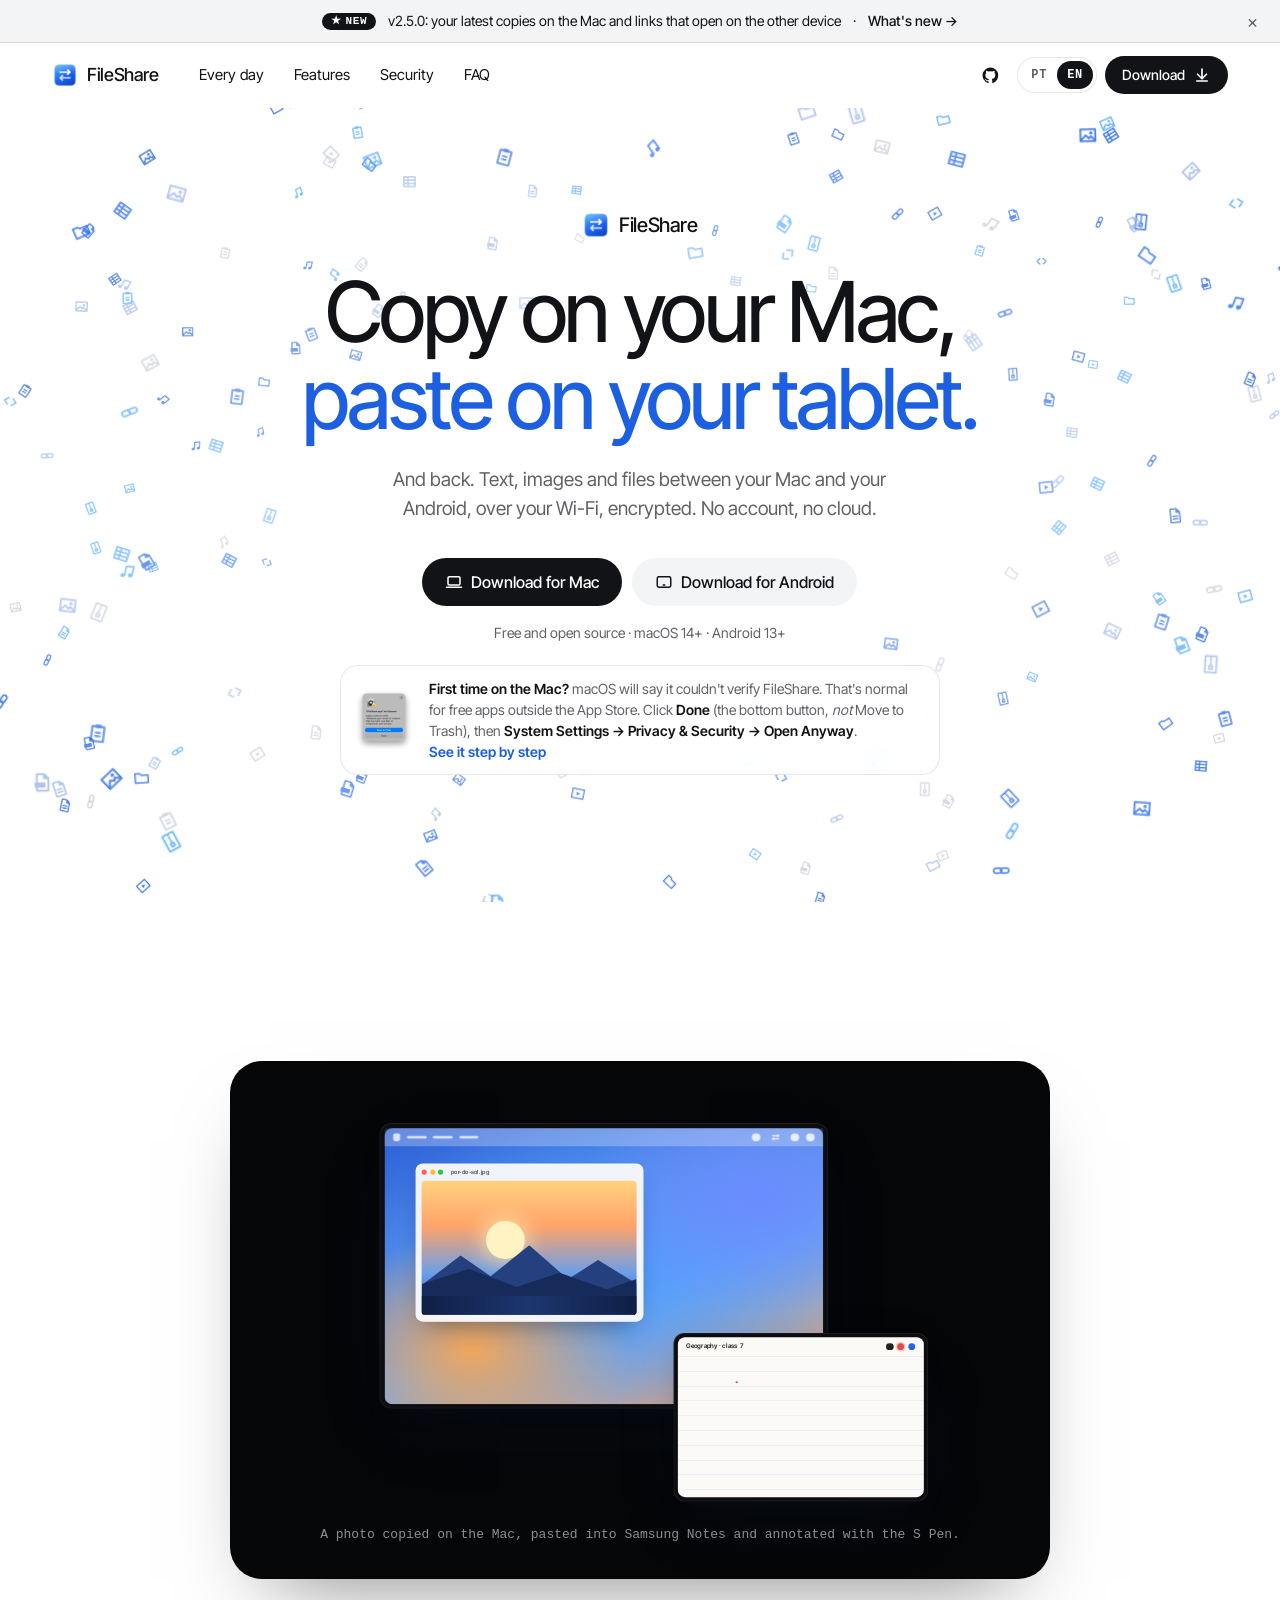
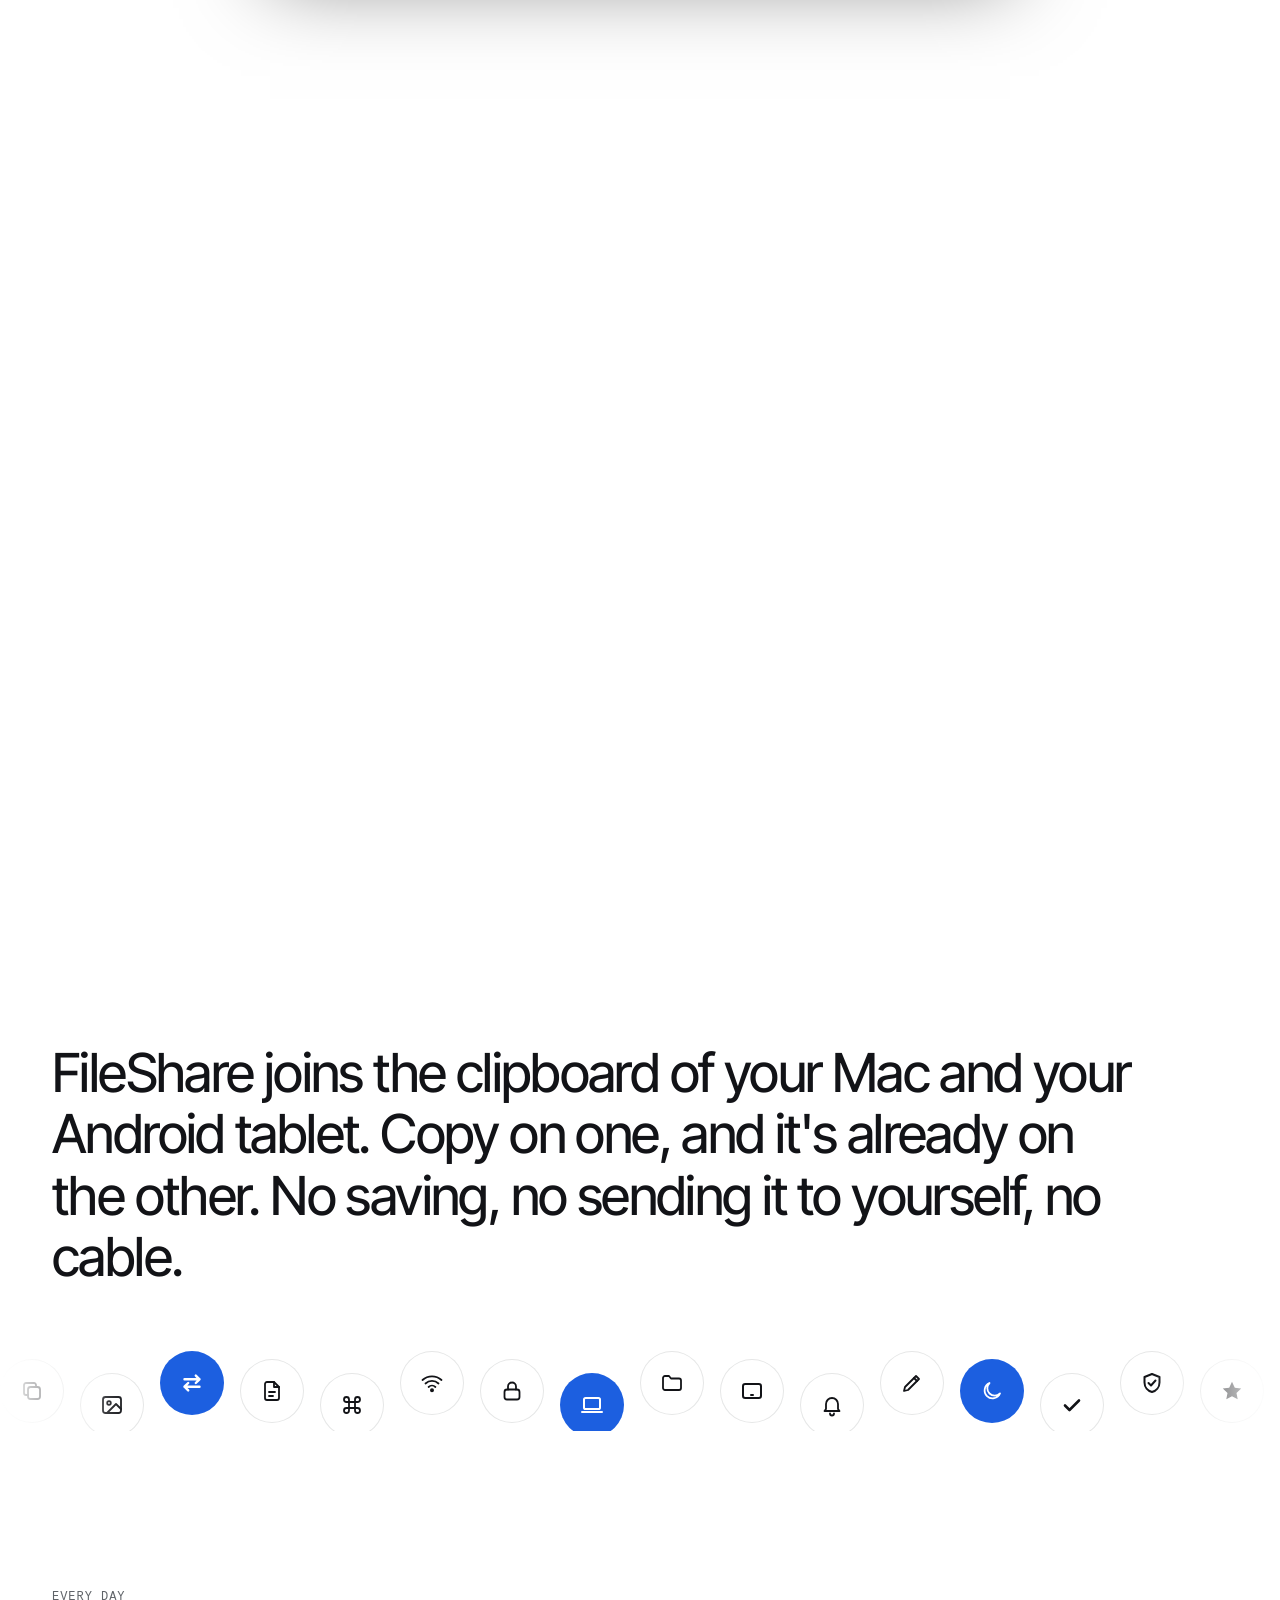
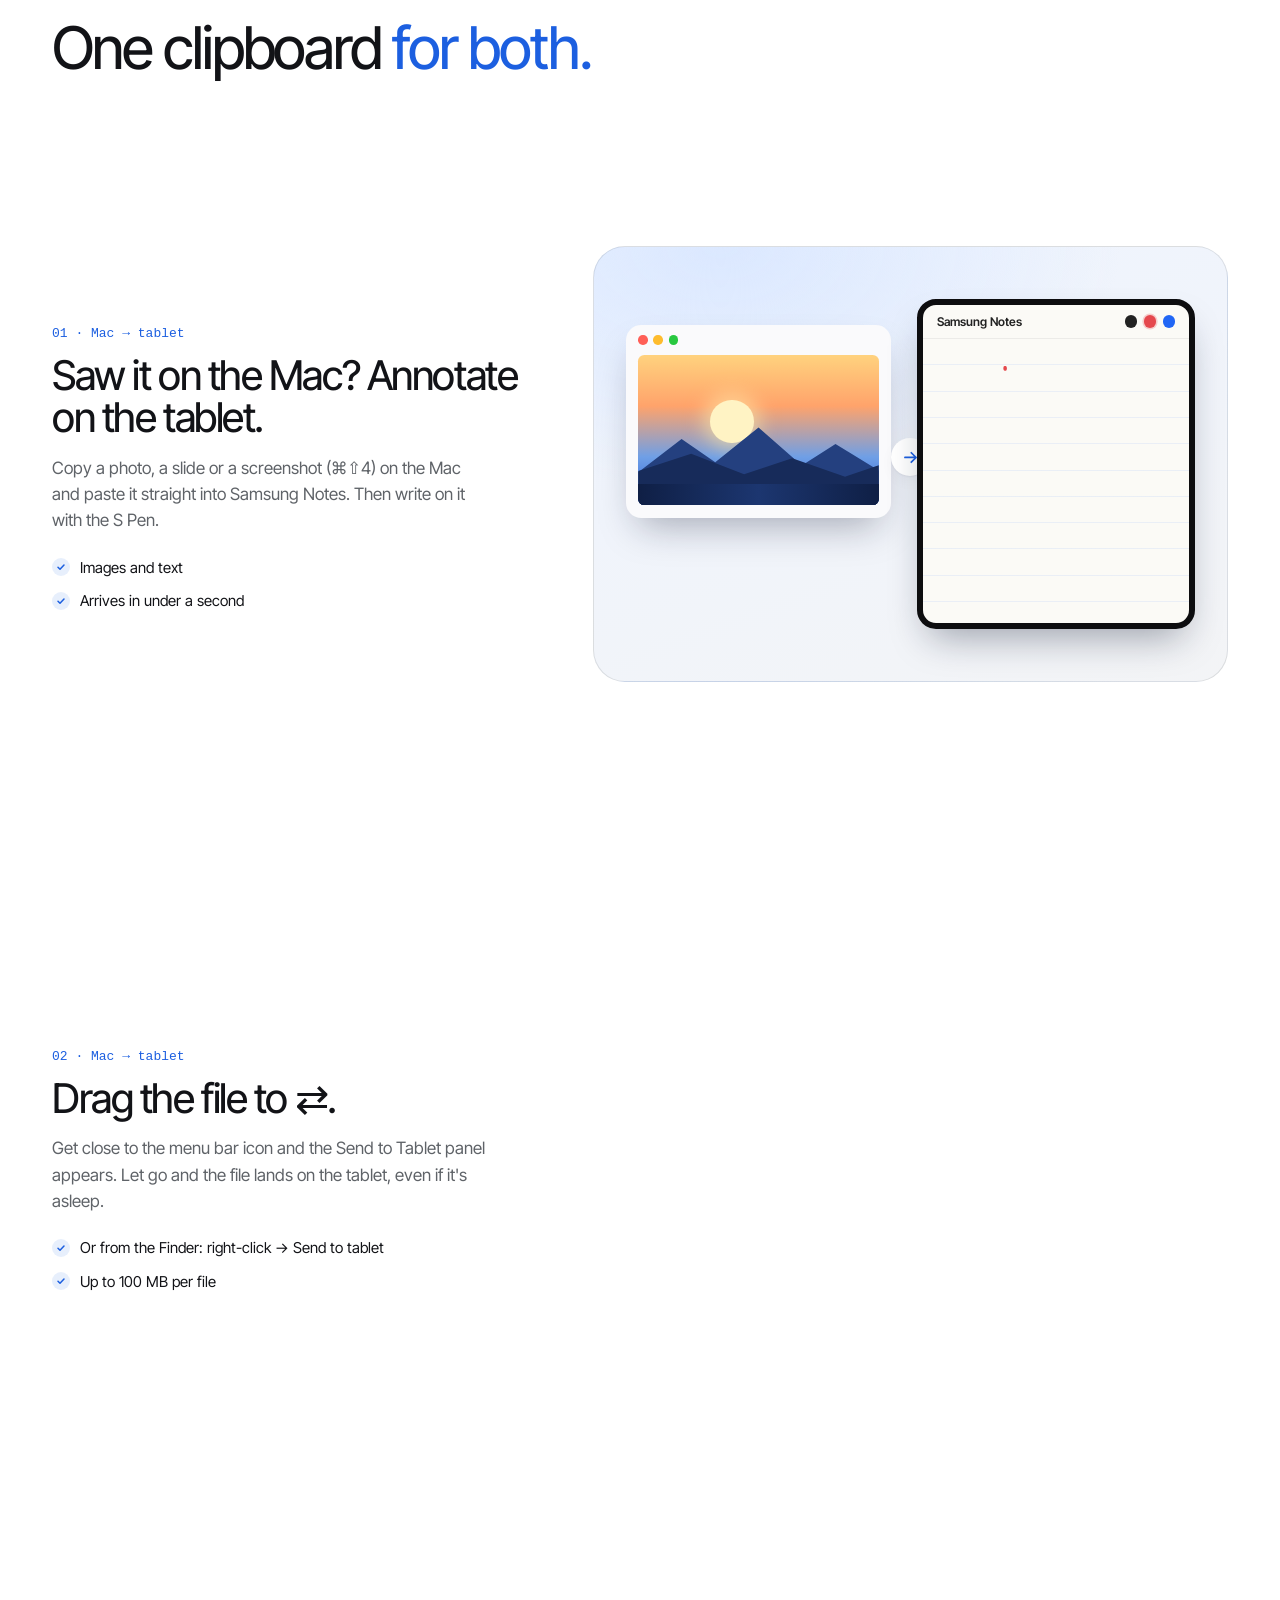
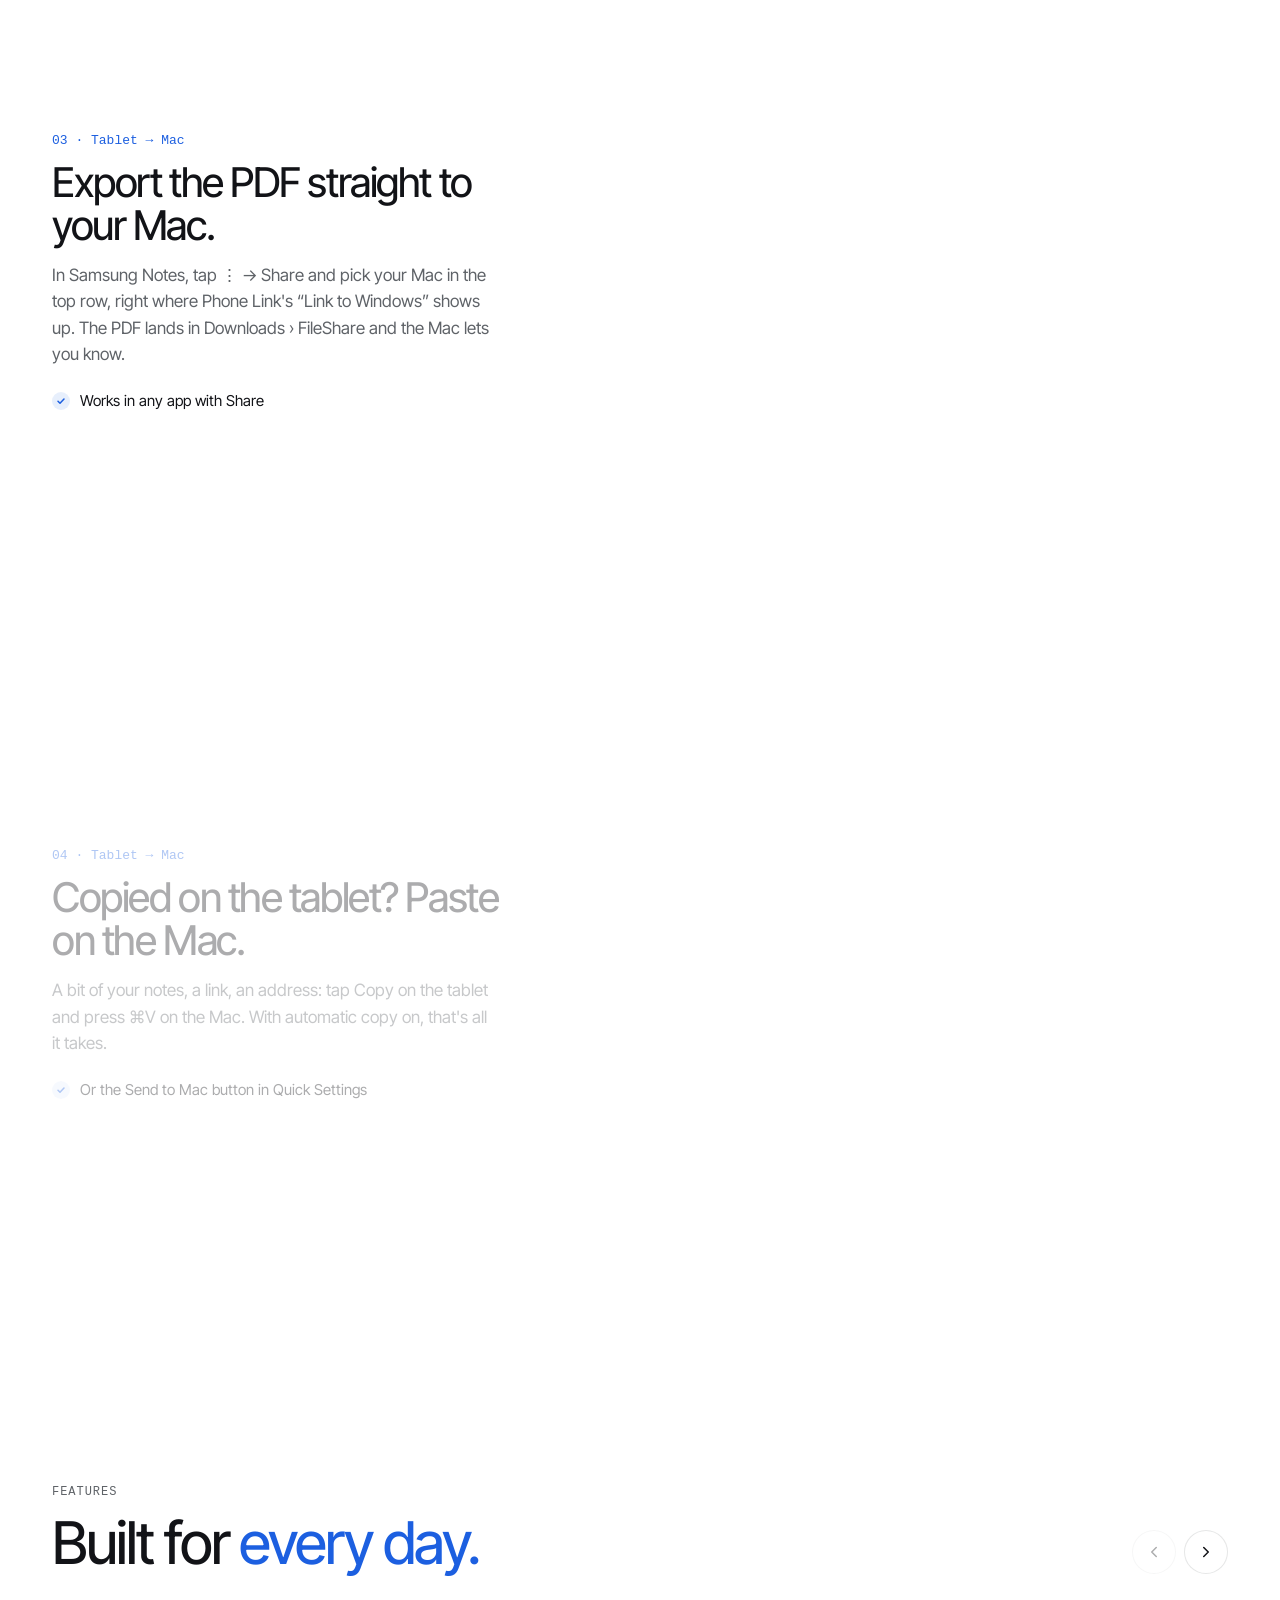
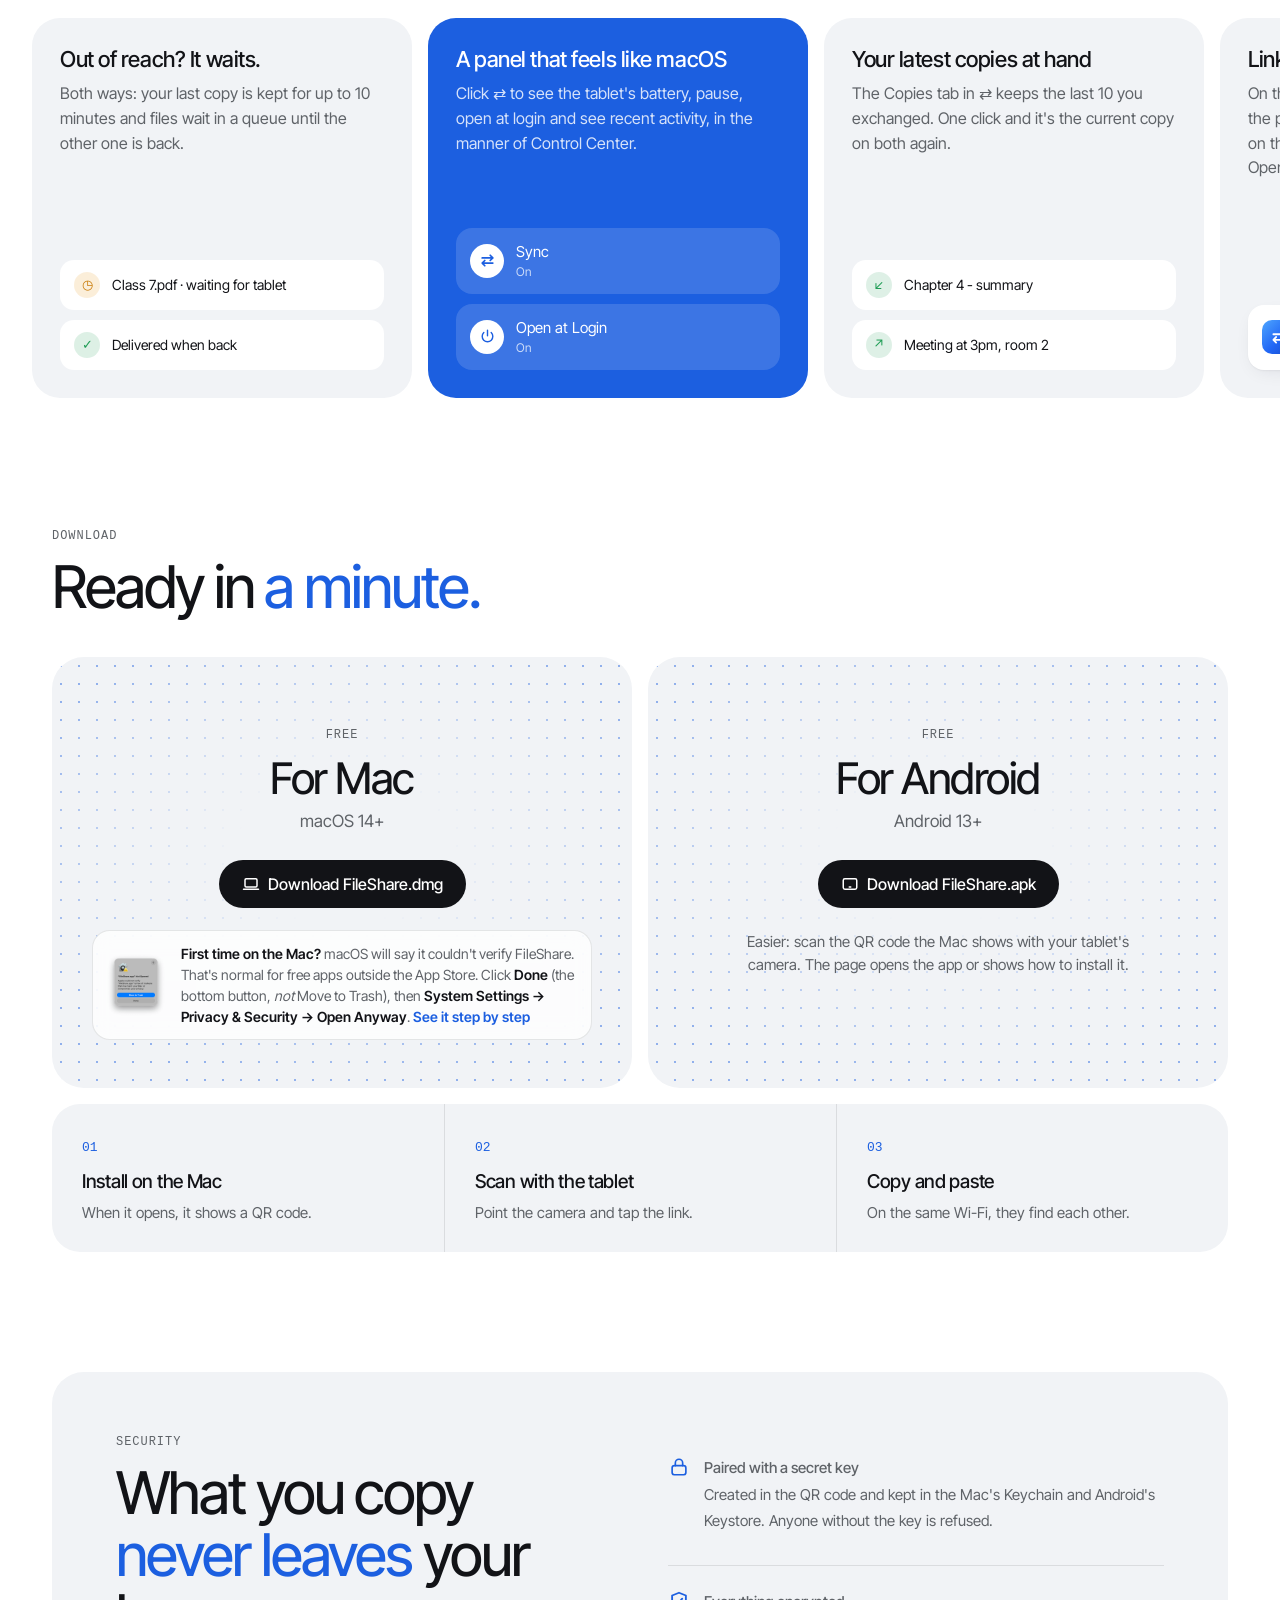
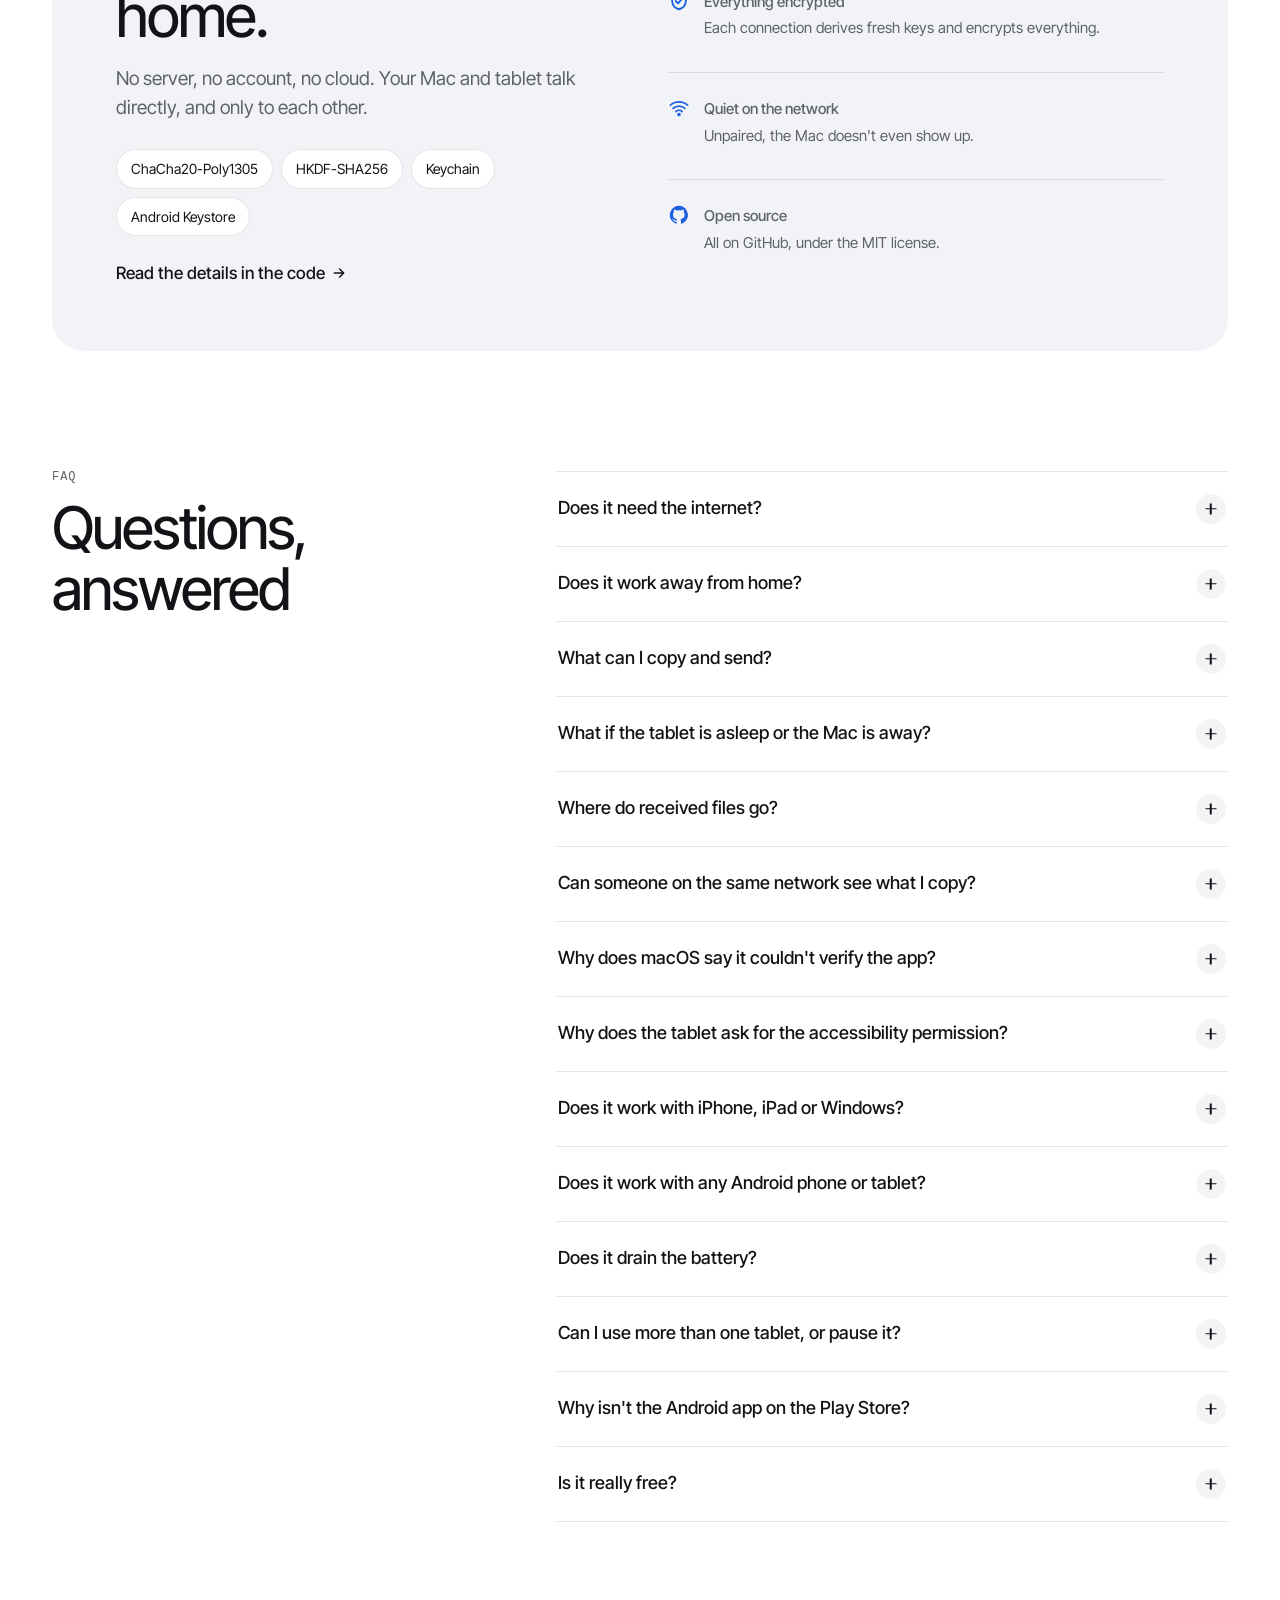
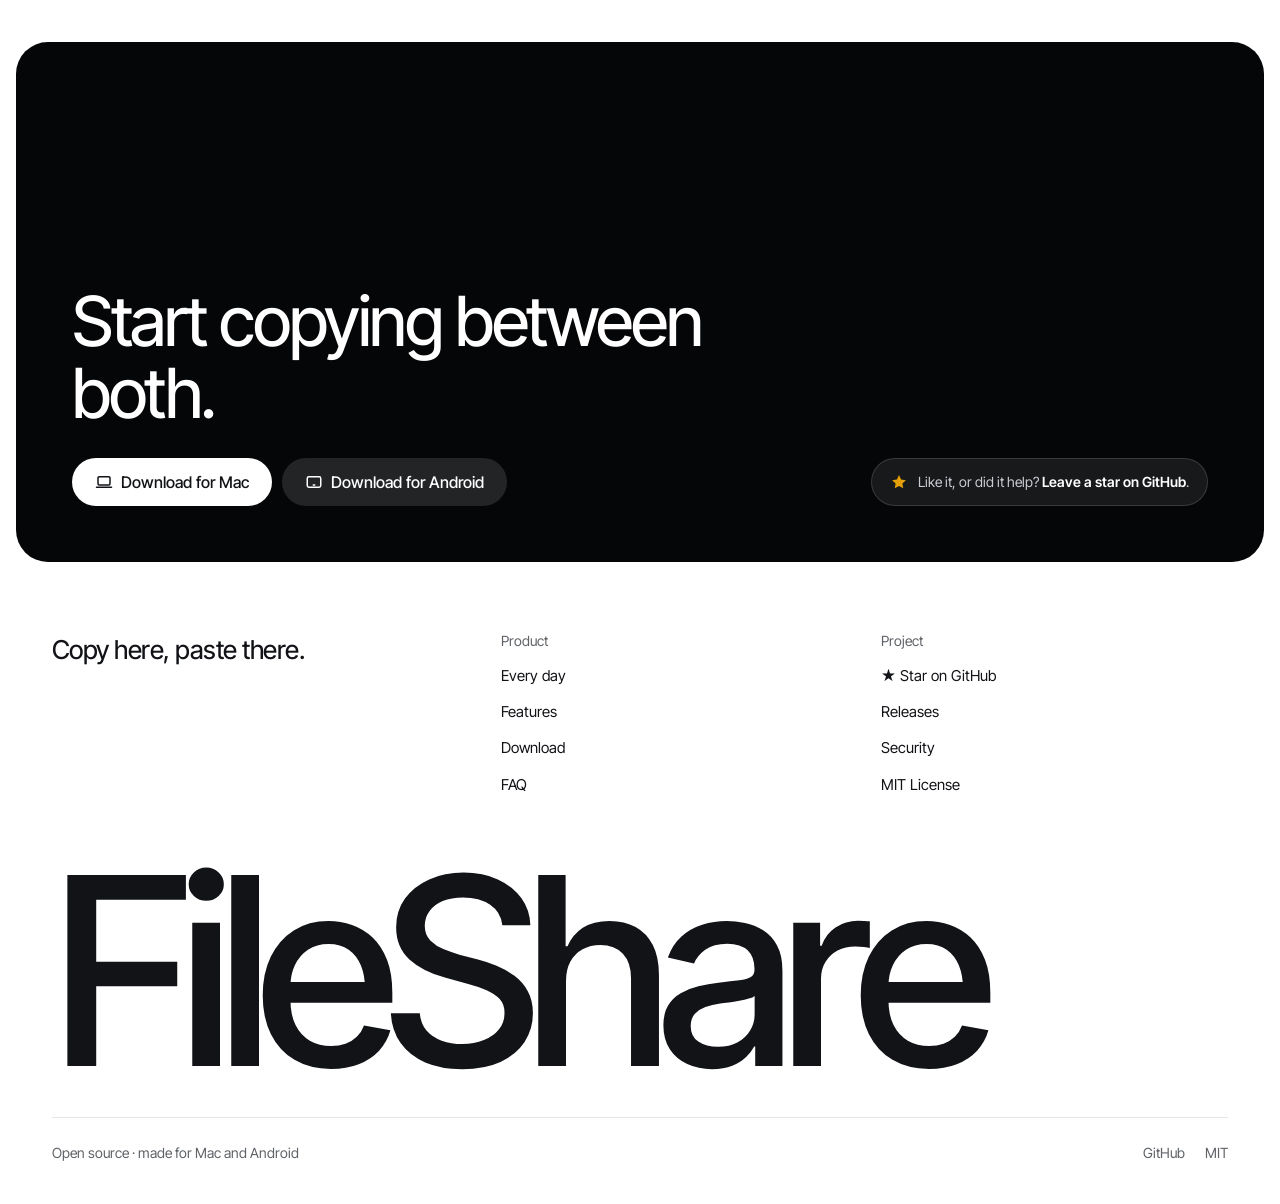
==== commit b2f5f517: "docs(site): novidades da v2.5.0 (histórico de cópias e links no outro aparelho)" ====
--- a/site/index.html
+++ b/site/index.html
@@ -11,10 +11,10 @@
 <title>FileShare · seu Mac e seu tablet, juntos</title>
 <link rel="icon" href="favicon.png">
 <link rel="preload" href="fonts/InterTight.woff2" as="font" type="font/woff2" crossorigin>
-<link rel="stylesheet" href="style.css?v=f0b4729d">
-<link rel="stylesheet" href="scenes.css?v=f0b4729d">
-<script src="lang.js?v=f0b4729d"></script>
-<script src="app.js?v=f0b4729d" defer></script>
+<link rel="stylesheet" href="style.css?v=93a2c156">
+<link rel="stylesheet" href="scenes.css?v=93a2c156">
+<script src="lang.js?v=93a2c156"></script>
+<script src="app.js?v=93a2c156" defer></script>
 </head>
 <body>
 <svg width="0" height="0" style="position:absolute" aria-hidden="true">
@@ -49,7 +49,7 @@
 <div class="banner" id="banner">
   <div class="in">
     <span class="tag">★ <span lang="pt">NOVO</span><span lang="en">NEW</span></span>
-    <span><span lang="pt">v2.4.0: o tablet guarda o que vai para o Mac quando ele está longe, e a bateria do tablet aparece no Mac</span><span lang="en">v2.4.0: the tablet keeps what's going to the Mac while it's away, and the tablet's battery shows on the Mac</span></span>
+    <span><span lang="pt">v2.5.0: histórico das últimas cópias no Mac e links que abrem no outro aparelho</span><span lang="en">v2.5.0: your latest copies on the Mac and links that open on the other device</span></span>
     <span class="sep" aria-hidden="true">·</span>
     <a href="https://github.com/MarcoFilho1/fileshare/releases/latest" target="_blank" rel="noopener"><span lang="pt">Ver novidades →</span><span lang="en">What's new →</span></a>
     <button class="x" type="button" aria-label="Fechar / Close">×</button>
@@ -363,6 +363,19 @@
         </div>
       </article>
       <article class="fcard">
+        <h3><span lang="pt">As últimas cópias à mão</span><span lang="en">Your latest copies at hand</span></h3>
+        <p><span lang="pt">Na aba Cópias do ⇄ ficam as últimas 10 trocadas entre o Mac e o tablet. Um clique e ela volta a ser a cópia atual nos dois.</span><span lang="en">The Copies tab in ⇄ keeps the last 10 you exchanged. One click and it's the current copy on both again.</span></p>
+        <div class="vis queue">
+          <div class="d"><i>↙</i><span lang="pt">Capítulo 4 - resumo</span><span lang="en">Chapter 4 - summary</span></div>
+          <div class="d"><i>↗</i><span lang="pt">Reunião às 15h, sala 2</span><span lang="en">Meeting at 3pm, room 2</span></div>
+        </div>
+      </article>
+      <article class="fcard">
+        <h3><span lang="pt">Links que abrem do outro lado</span><span lang="en">Links that open on the other side</span></h3>
+        <p><span lang="pt">No tablet, Compartilhar → Abrir no Mac abre a página no navegador do Mac. Copiou um link no Mac? O tablet mostra um aviso com Abrir.</span><span lang="en">On the tablet, Share → Open on Mac opens the page in the Mac's browser. Copied a link on the Mac? The tablet shows a notice with Open.</span></p>
+        <div class="vis"><div class="bubble"><span class="ic"><svg><use href="#i-arrows"/></svg></span><span><b><span lang="pt">Link do Mac</span><span lang="en">Link from the Mac</span></b><small><span lang="pt">youtube.com/watch · Abrir</span><span lang="en">youtube.com/watch · Open</span></small></span></div></div>
+      </article>
+      <article class="fcard">
         <h3><span lang="pt">Arquivos nos dois sentidos</span><span lang="en">Files both ways</span></h3>
         <p><span lang="pt">PDFs, fotos e documentos. No Mac em Downloads › FileShare; no tablet em Download › FileShare.</span><span lang="en">PDFs, photos and documents. On the Mac in Downloads › FileShare; on the tablet in Download › FileShare.</span></p>
         <div class="vis"><div class="big">100 MB</div><div class="eyebrow" style="margin-top:8px"><span lang="pt">por arquivo</span><span lang="en">per file</span></div></div>
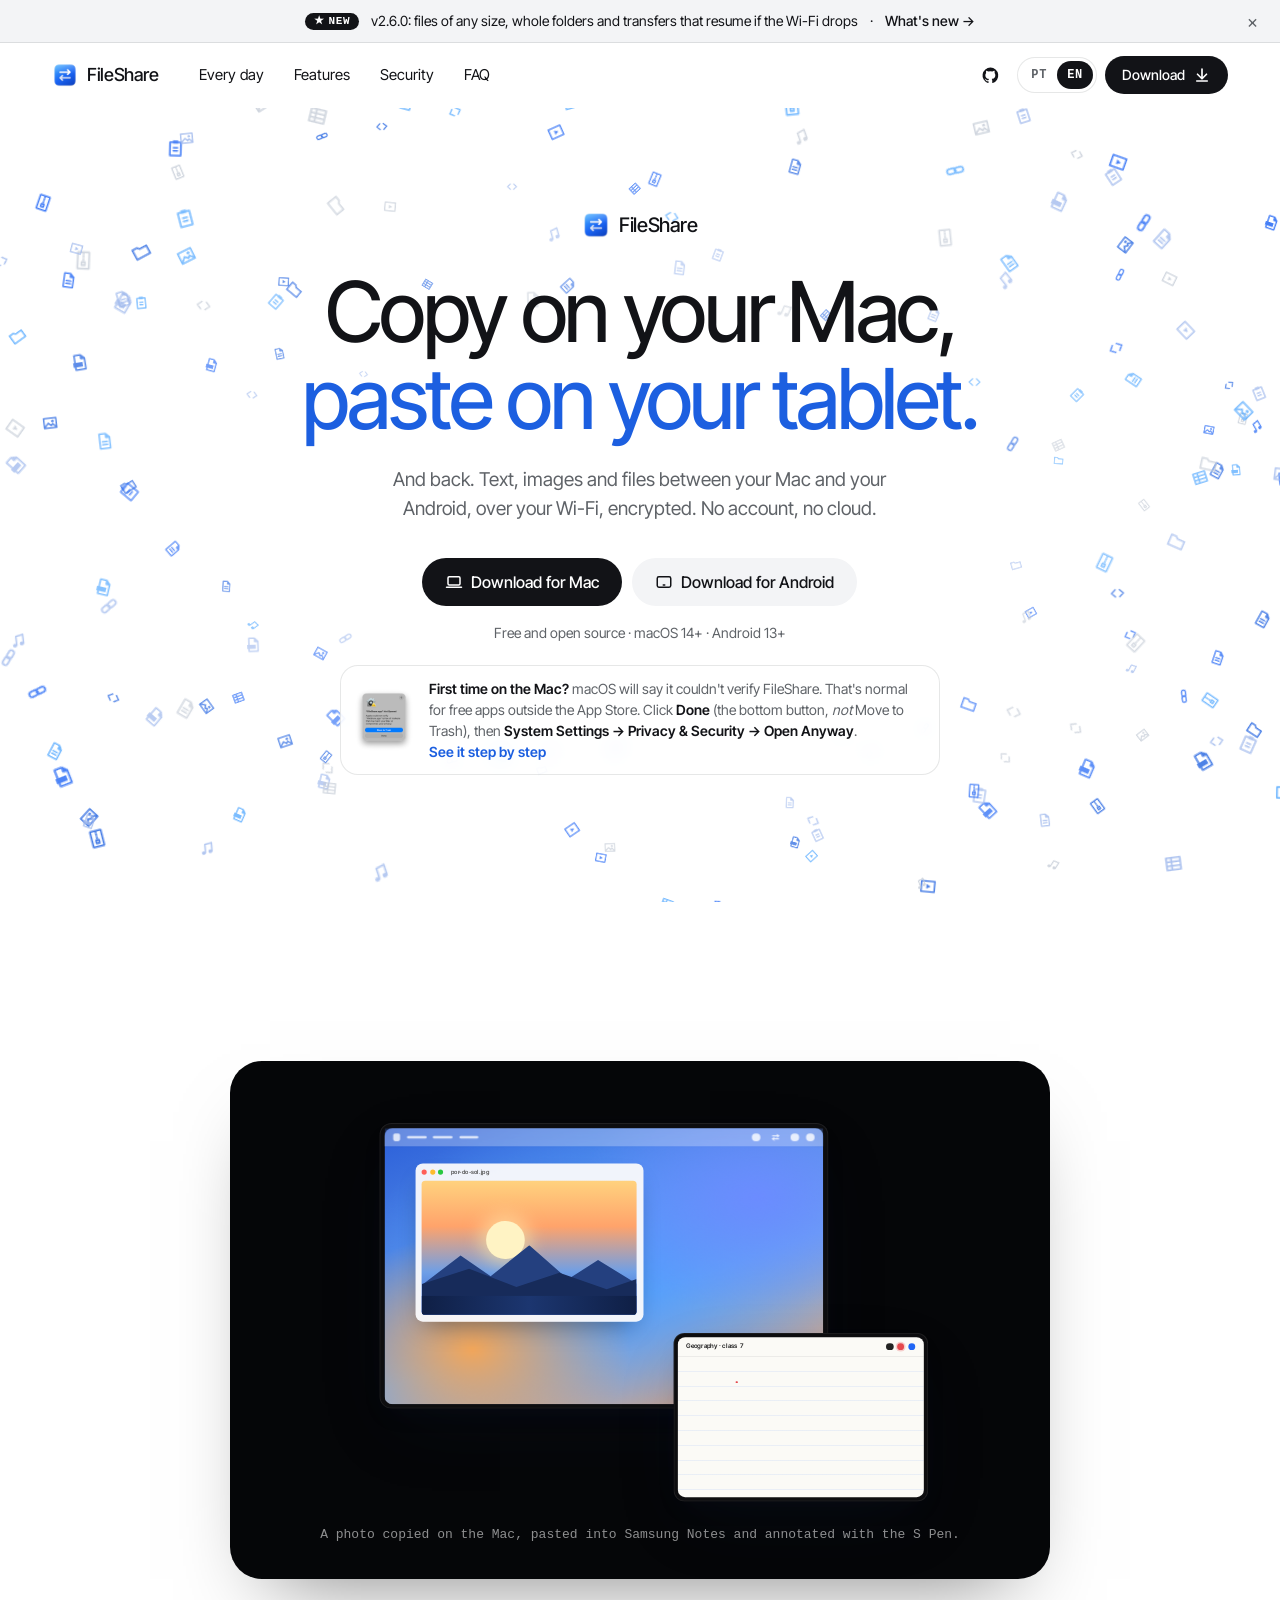
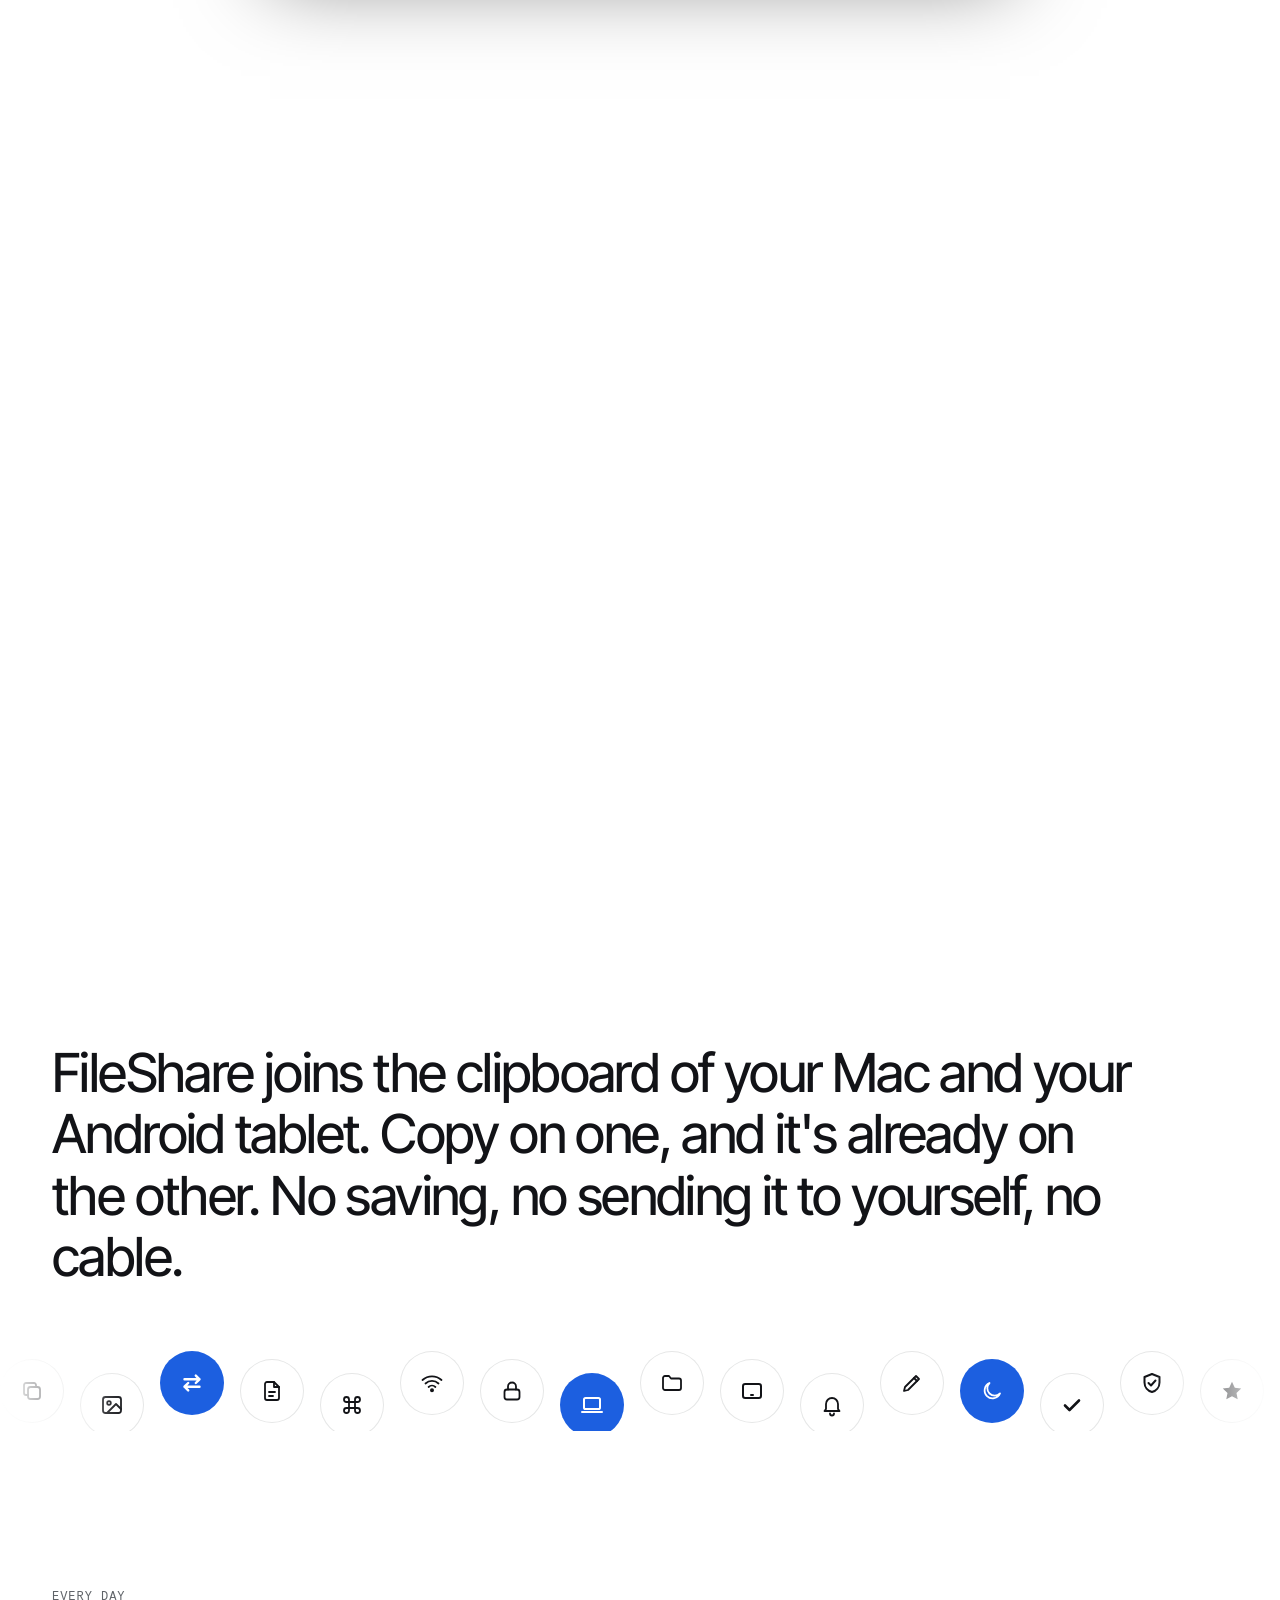
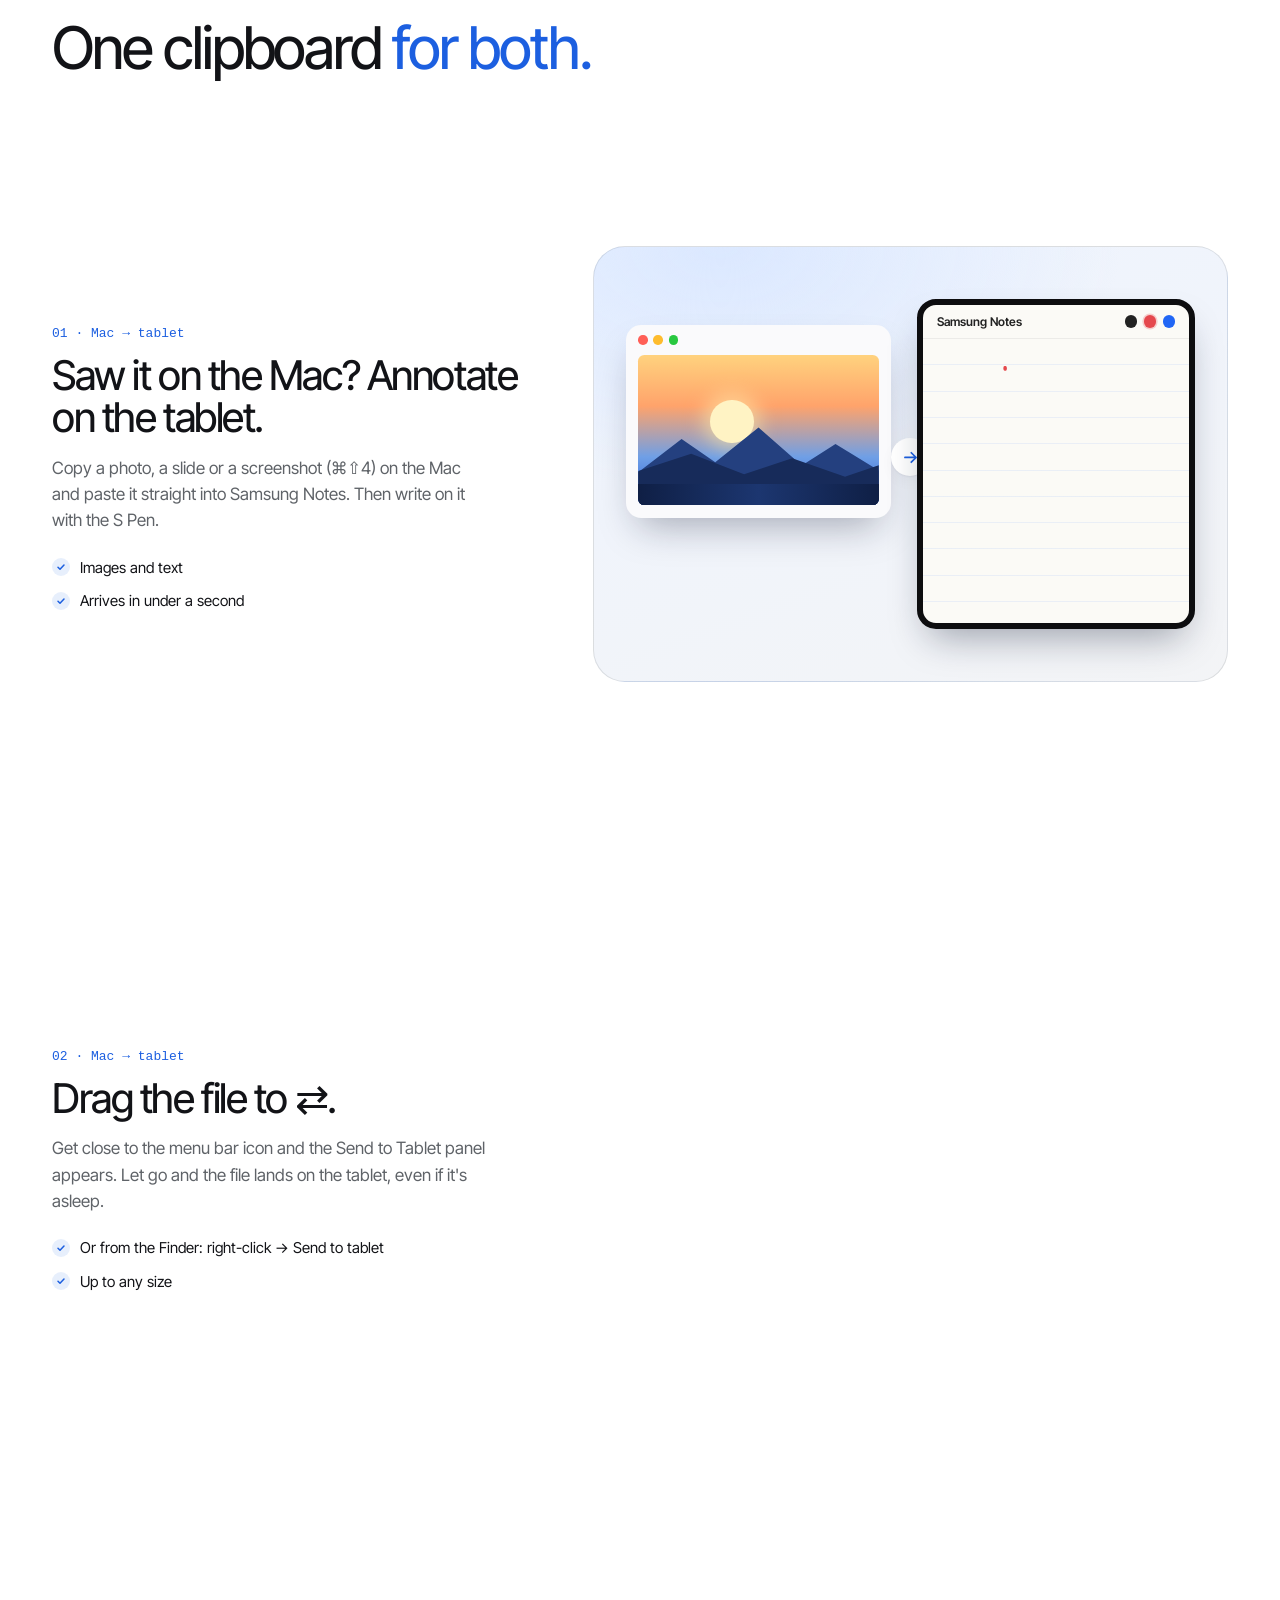
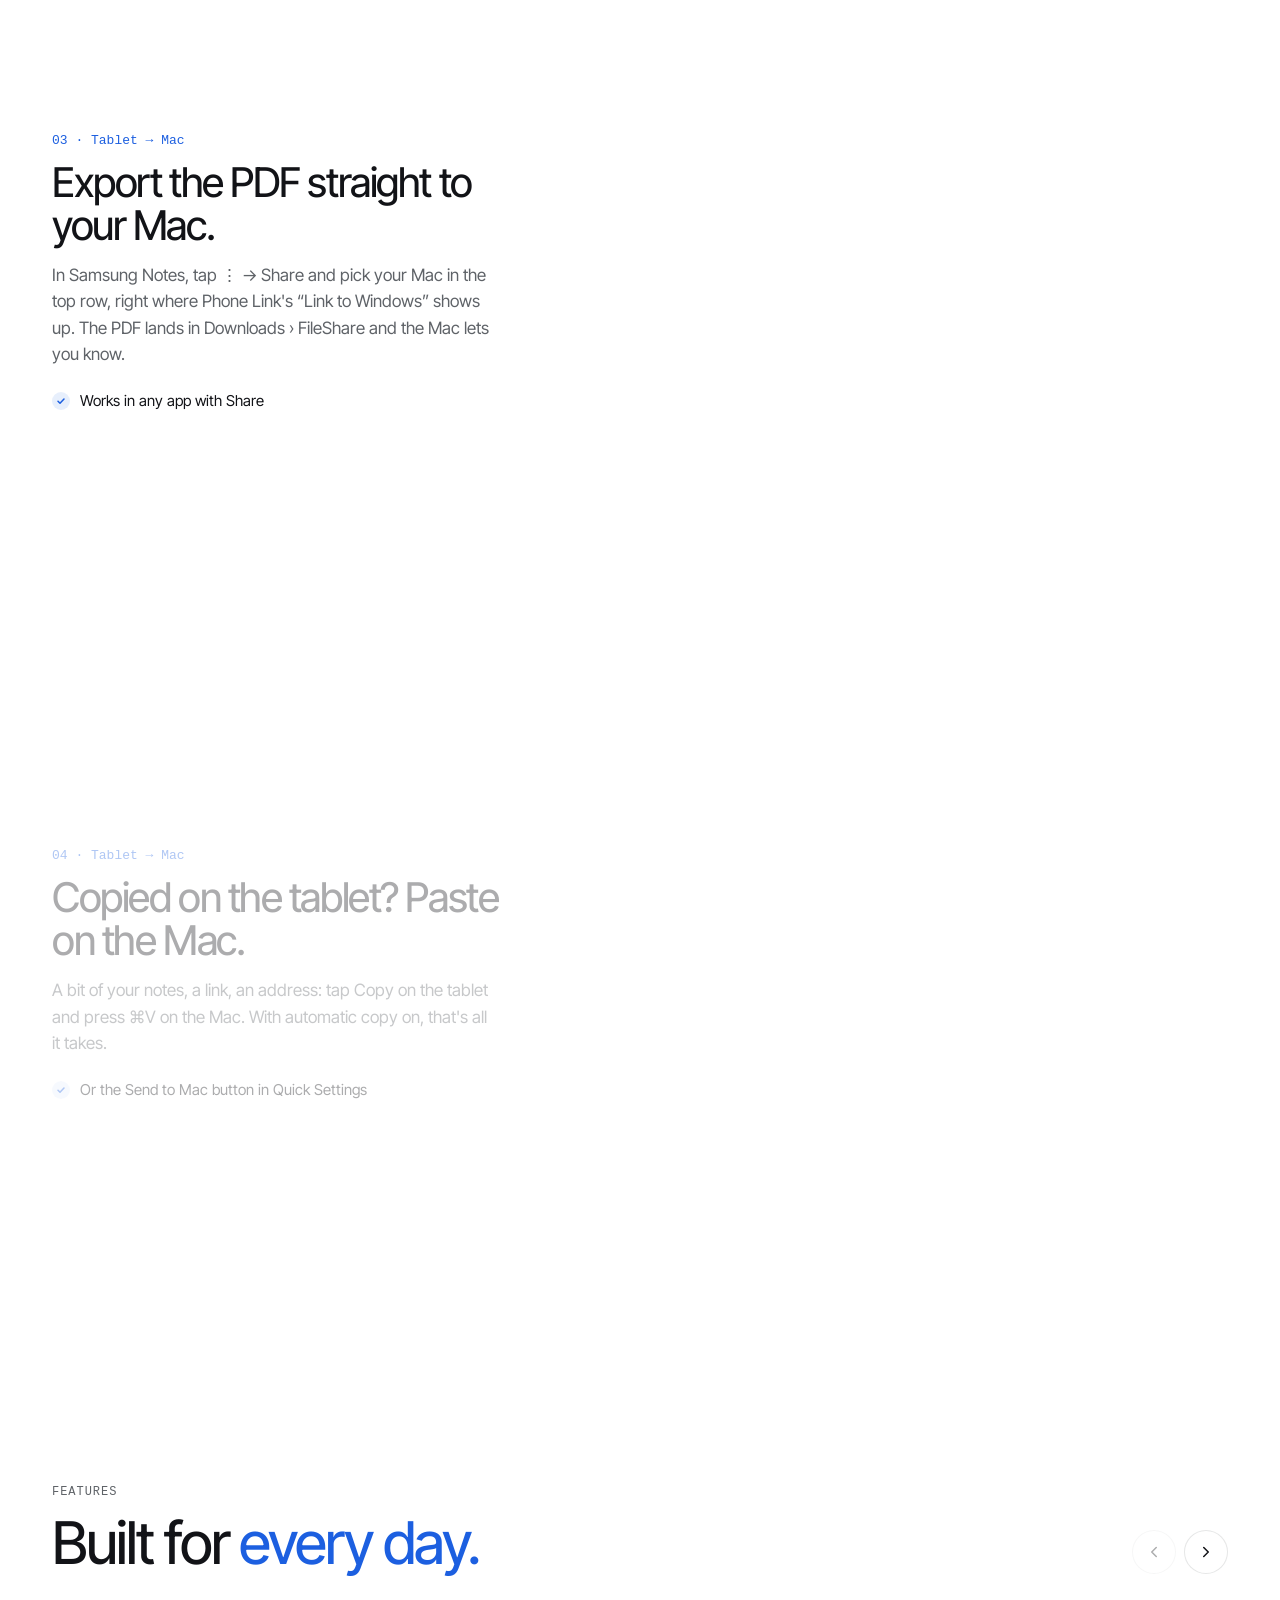
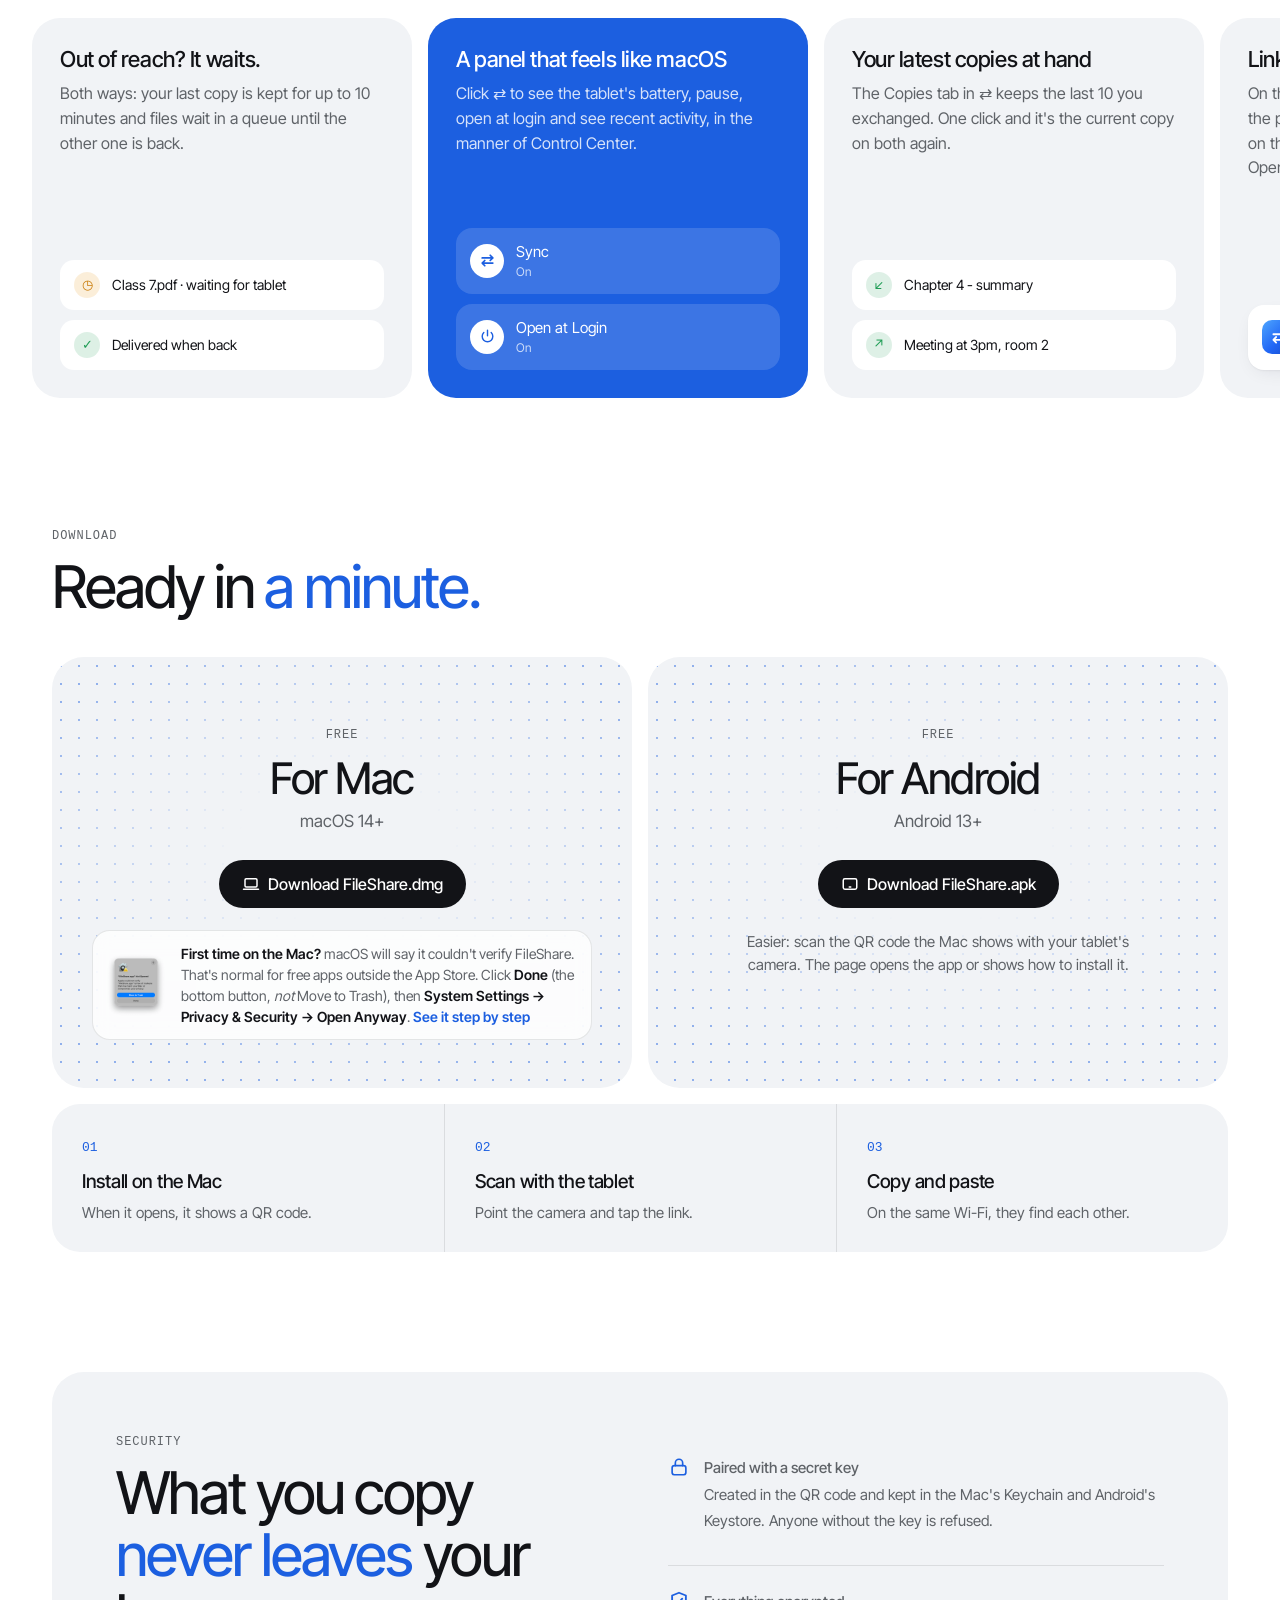
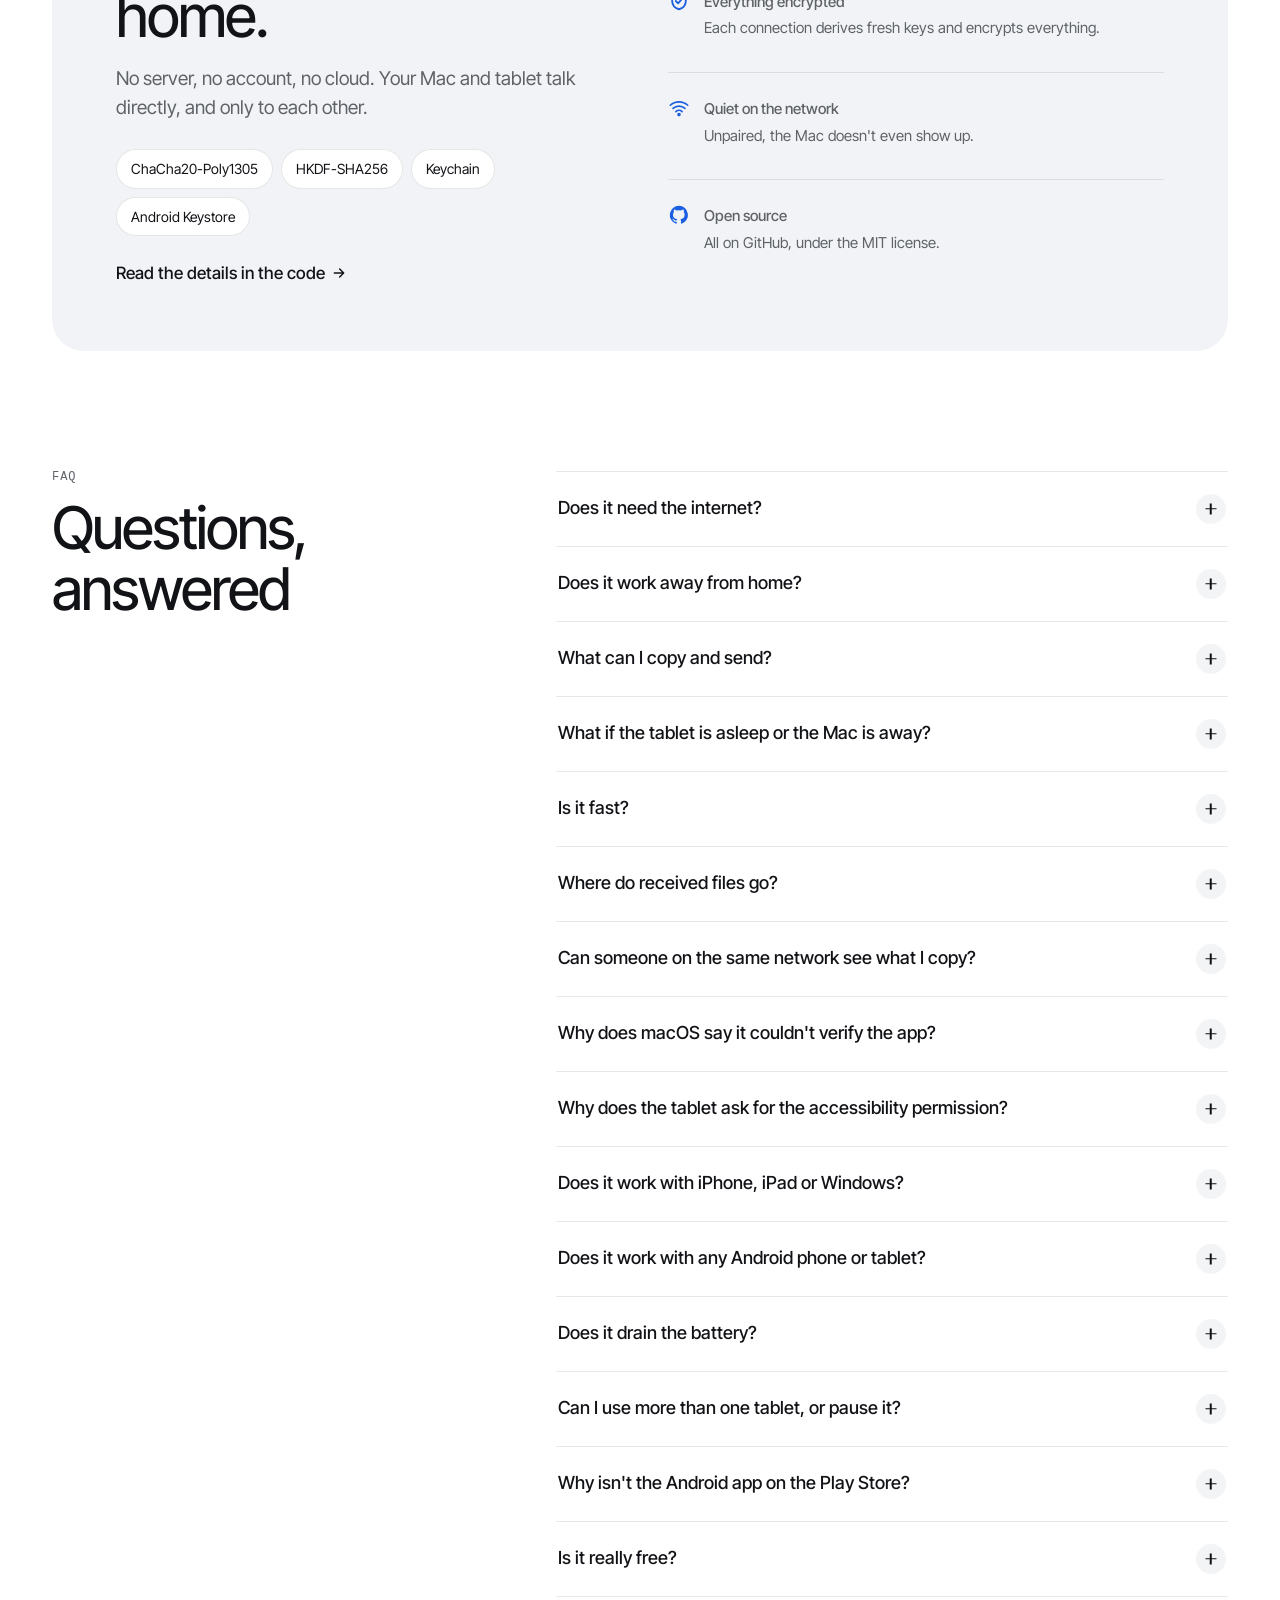
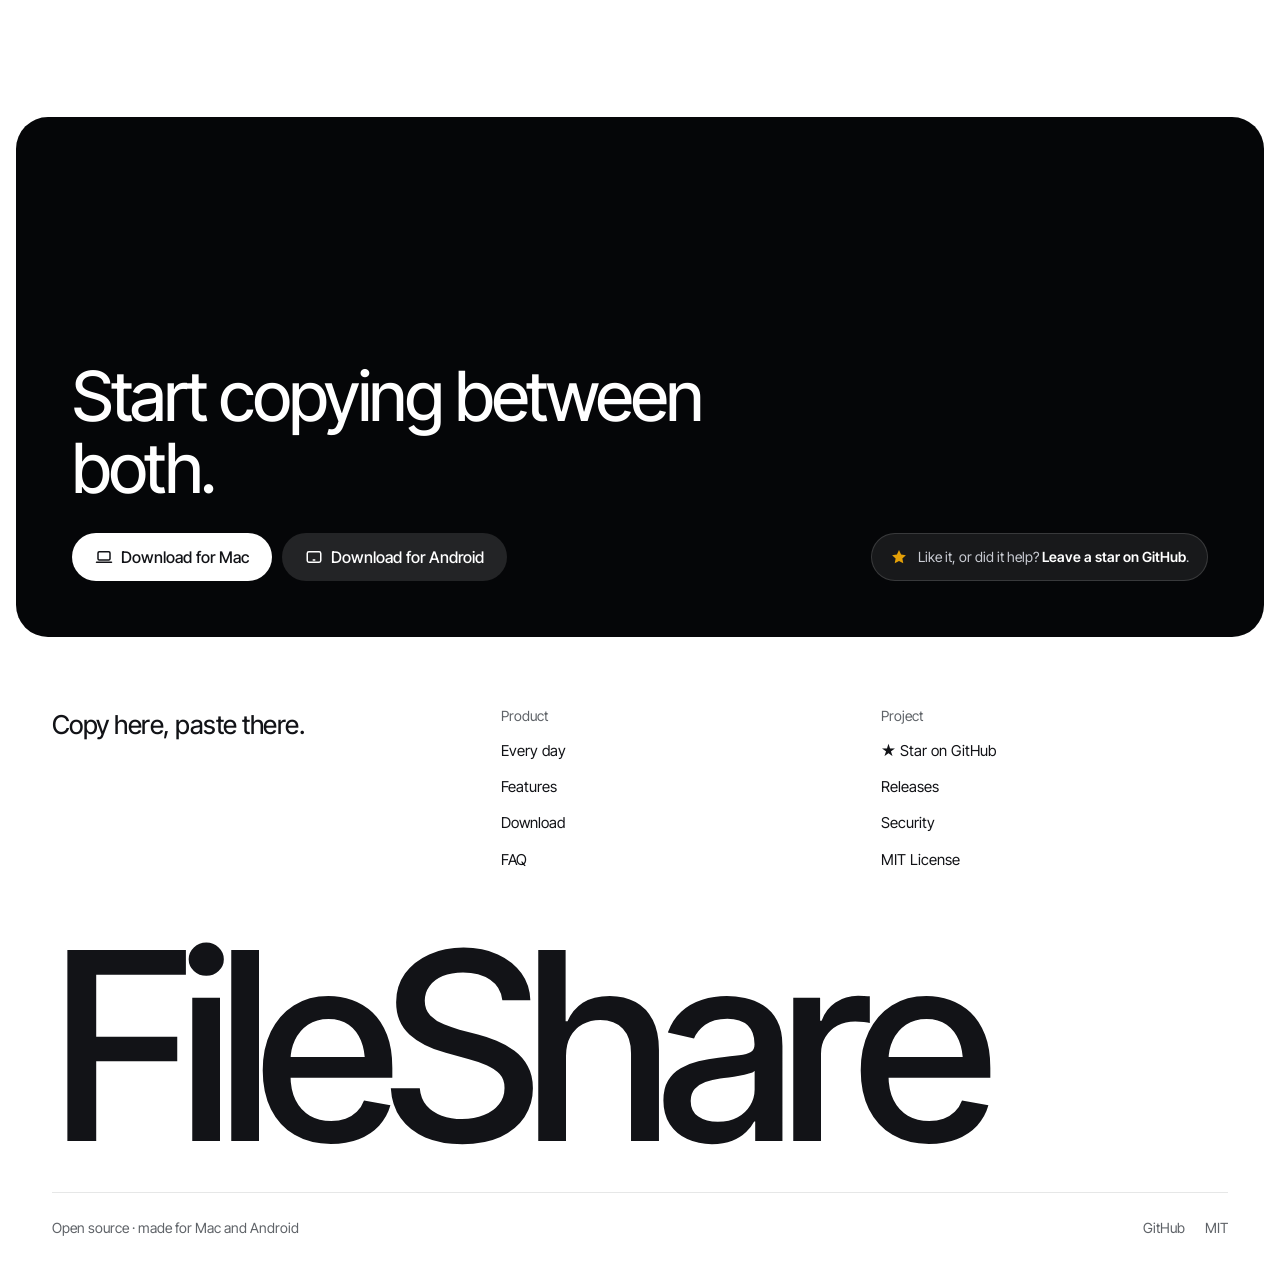
==== commit 13e8ee5a: "docs(site): novidades da v2.6.0 (sem limite de tamanho, pastas, retomada e velocidade)" ====
--- a/site/index.html
+++ b/site/index.html
@@ -11,10 +11,10 @@
 <title>FileShare · seu Mac e seu tablet, juntos</title>
 <link rel="icon" href="favicon.png">
 <link rel="preload" href="fonts/InterTight.woff2" as="font" type="font/woff2" crossorigin>
-<link rel="stylesheet" href="style.css?v=93a2c156">
-<link rel="stylesheet" href="scenes.css?v=93a2c156">
-<script src="lang.js?v=93a2c156"></script>
-<script src="app.js?v=93a2c156" defer></script>
+<link rel="stylesheet" href="style.css?v=6592eccb">
+<link rel="stylesheet" href="scenes.css?v=6592eccb">
+<script src="lang.js?v=6592eccb"></script>
+<script src="app.js?v=6592eccb" defer></script>
 </head>
 <body>
 <svg width="0" height="0" style="position:absolute" aria-hidden="true">
@@ -49,7 +49,7 @@
 <div class="banner" id="banner">
   <div class="in">
     <span class="tag">★ <span lang="pt">NOVO</span><span lang="en">NEW</span></span>
-    <span><span lang="pt">v2.5.0: histórico das últimas cópias no Mac e links que abrem no outro aparelho</span><span lang="en">v2.5.0: your latest copies on the Mac and links that open on the other device</span></span>
+    <span><span lang="pt">v2.6.0: arquivos sem limite de tamanho, pastas inteiras e envio que continua se o Wi-Fi cair</span><span lang="en">v2.6.0: files of any size, whole folders and transfers that resume if the Wi-Fi drops</span></span>
     <span class="sep" aria-hidden="true">·</span>
     <a href="https://github.com/MarcoFilho1/fileshare/releases/latest" target="_blank" rel="noopener"><span lang="pt">Ver novidades →</span><span lang="en">What's new →</span></a>
     <button class="x" type="button" aria-label="Fechar / Close">×</button>
@@ -192,7 +192,7 @@
             <span class="num">02 · Mac → tablet</span>
             <h3 class="display"><span lang="pt">Arraste o arquivo até o ⇄.</span><span lang="en">Drag the file to ⇄.</span></h3>
             <p><span lang="pt">Chegou perto do ícone na barra de menu, o painel Send to Tablet aparece. Soltou, o arquivo chega no tablet, mesmo que ele esteja dormindo.</span><span lang="en">Get close to the menu bar icon and the Send to Tablet panel appears. Let go and the file lands on the tablet, even if it's asleep.</span></p>
-            <ul class="ticks"><li><span lang="pt">Ou pelo Finder: botão direito → Enviar ao tablet</span><span lang="en">Or from the Finder: right-click → Send to tablet</span></li><li><span lang="pt">Até 100 MB por arquivo</span><span lang="en">Up to 100 MB per file</span></li></ul>
+            <ul class="ticks"><li><span lang="pt">Ou pelo Finder: botão direito → Enviar ao tablet</span><span lang="en">Or from the Finder: right-click → Send to tablet</span></li><li><span lang="pt">Até sem limite de tamanho</span><span lang="en">Up to any size</span></li></ul>
             <div class="art-slot"></div>
           </article>
           <article class="item" data-art="2">
@@ -377,8 +377,8 @@
       </article>
       <article class="fcard">
         <h3><span lang="pt">Arquivos nos dois sentidos</span><span lang="en">Files both ways</span></h3>
-        <p><span lang="pt">PDFs, fotos e documentos. No Mac em Downloads › FileShare; no tablet em Download › FileShare.</span><span lang="en">PDFs, photos and documents. On the Mac in Downloads › FileShare; on the tablet in Download › FileShare.</span></p>
-        <div class="vis"><div class="big">100 MB</div><div class="eyebrow" style="margin-top:8px"><span lang="pt">por arquivo</span><span lang="en">per file</span></div></div>
+        <p><span lang="pt">PDFs, vídeos e pastas inteiras, de qualquer tamanho. Se o Wi-Fi cair no meio, continua de onde parou.</span><span lang="en">PDFs, videos and whole folders, of any size. If the Wi-Fi drops halfway, it picks up where it stopped.</span></p>
+        <div class="vis"><div class="big">30 MB/s</div><div class="eyebrow" style="margin-top:8px"><span lang="pt">com planilhas e textos, pelo Wi-Fi</span><span lang="en">with spreadsheets and text, over Wi-Fi</span></div></div>
       </article>
       <article class="fcard">
         <h3><span lang="pt">Avisos que abrem o arquivo</span><span lang="en">Notices that open the file</span></h3>
@@ -474,11 +474,15 @@
         </details>
         <details>
           <summary><span lang="pt">O que dá para copiar e enviar?</span><span lang="en">What can I copy and send?</span><span class="plus"></span></summary>
-          <div class="answer"><div><span lang="pt">Pela área de transferência: <b>texto e imagens</b>, inclusive prints do Mac (⌘⇧4). Como arquivo: PDFs, fotos, documentos e o que mais quiser, <b>até 100 MB cada</b>. Cópias feitas em gerenciadores de senha são ignoradas de propósito.</span><span lang="en">Through the clipboard: <b>text and images</b>, Mac screenshots (⌘⇧4) included. As files: PDFs, photos, documents and anything else, <b>up to 100 MB each</b>. Copies from password managers are ignored on purpose.</span></div></div>
+          <div class="answer"><div><span lang="pt">Pela área de transferência: <b>texto e imagens</b>, inclusive prints do Mac (⌘⇧4). Como arquivo: PDFs, fotos, documentos e o que mais quiser, <b>de qualquer tamanho, e pastas inteiras</b>. Cópias feitas em gerenciadores de senha são ignoradas de propósito.</span><span lang="en">Through the clipboard: <b>text and images</b>, Mac screenshots (⌘⇧4) included. As files: PDFs, photos, documents and anything else, <b>of any size, and whole folders</b>. Copies from password managers are ignored on purpose.</span></div></div>
         </details>
         <details>
           <summary><span lang="pt">E se o tablet estiver dormindo ou o Mac estiver longe?</span><span lang="en">What if the tablet is asleep or the Mac is away?</span><span class="plus"></span></summary>
           <div class="answer"><div><span lang="pt">Nada se perde. Quem envia guarda a última cópia por até 10 minutos, e os arquivos ficam na fila: no Mac até o tablet acordar, no tablet por até 24 horas, com um aviso "Esperando o Mac" e o botão Cancelar. Quando os dois se encontram de novo na rede, em poucos segundos, tudo é entregue. Se você copiou algo mais novo enquanto isso, a sua cópia mais nova é que fica.</span><span lang="en">Nothing is lost. The sender keeps your last copy for up to 10 minutes and files wait in a queue: on the Mac until the tablet wakes, on the tablet for up to 24 hours, with a "Waiting for the Mac" notice and a Cancel button. As soon as they find each other on the network again, within seconds, everything is delivered. If you copied something newer in the meantime, your newer copy stays.</span></div></div>
+        </details>
+        <details>
+          <summary><span lang="pt">É rápido?</span><span lang="en">Is it fast?</span><span class="plus"></span></summary>
+          <div class="answer"><div><span lang="pt">Depende mais do seu Wi-Fi do que do app. Com o Mac e o tablet numa rede de 5 GHz, medimos 1 GB em 95 segundos (11 MB/s) do Mac para o tablet, na faixa de um pen drive USB 2.0. Planilhas, CSV e textos vão comprimidos sem você perceber e chegam ainda mais rápido: um CSV de 500 MB levou 16 segundos (30 MB/s). Numa rede de 2,4 GHz, conte com uns 3 a 5 MB/s. O arquivo sempre chega idêntico.</span><span lang="en">It depends more on your Wi-Fi than on the app. With the Mac and the tablet on a 5 GHz network, we measured 1 GB in 95 seconds (11 MB/s) from the Mac to the tablet, in the range of a USB 2.0 flash drive. Spreadsheets, CSV and text are compressed behind the scenes and arrive even faster: a 500 MB CSV took 16 seconds (30 MB/s). On a 2.4 GHz network, expect about 3 to 5 MB/s. The file always arrives identical.</span></div></div>
         </details>
         <details>
           <summary><span lang="pt">Onde ficam os arquivos recebidos?</span><span lang="en">Where do received files go?</span><span class="plus"></span></summary>
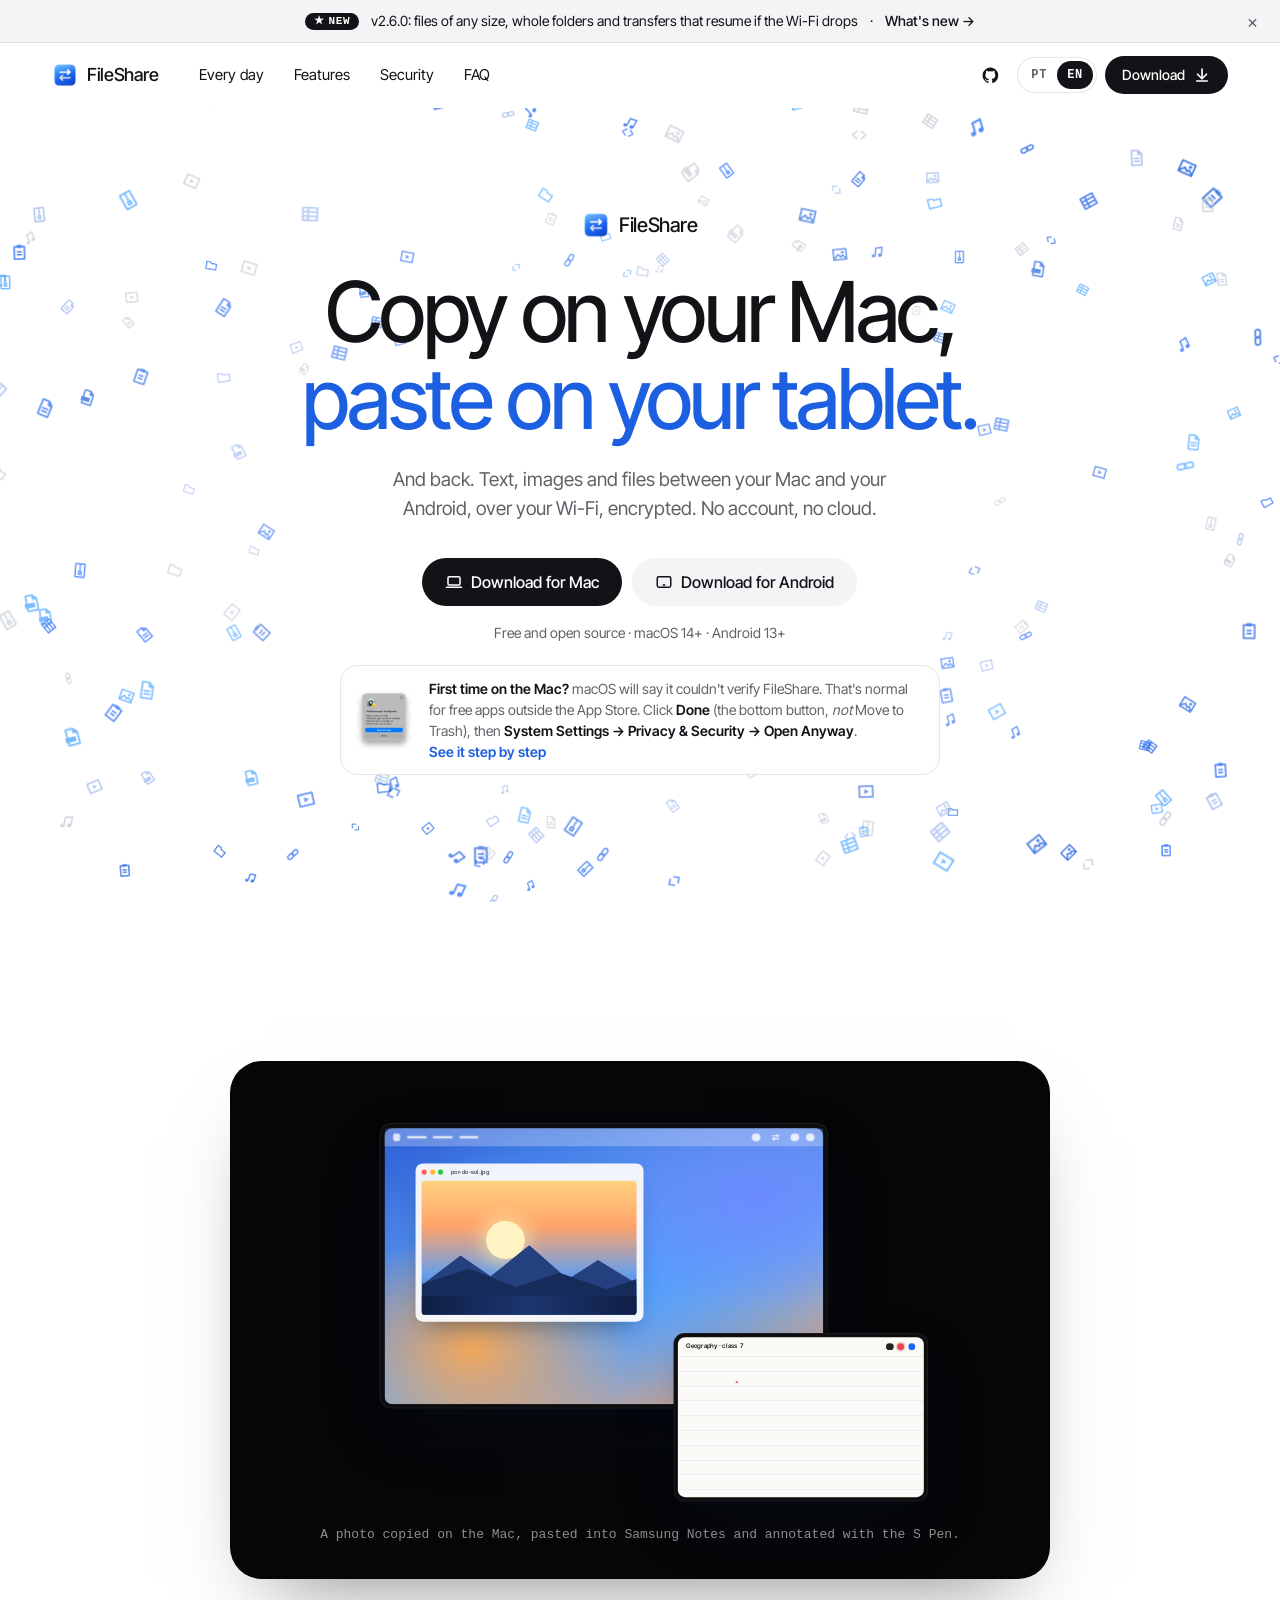
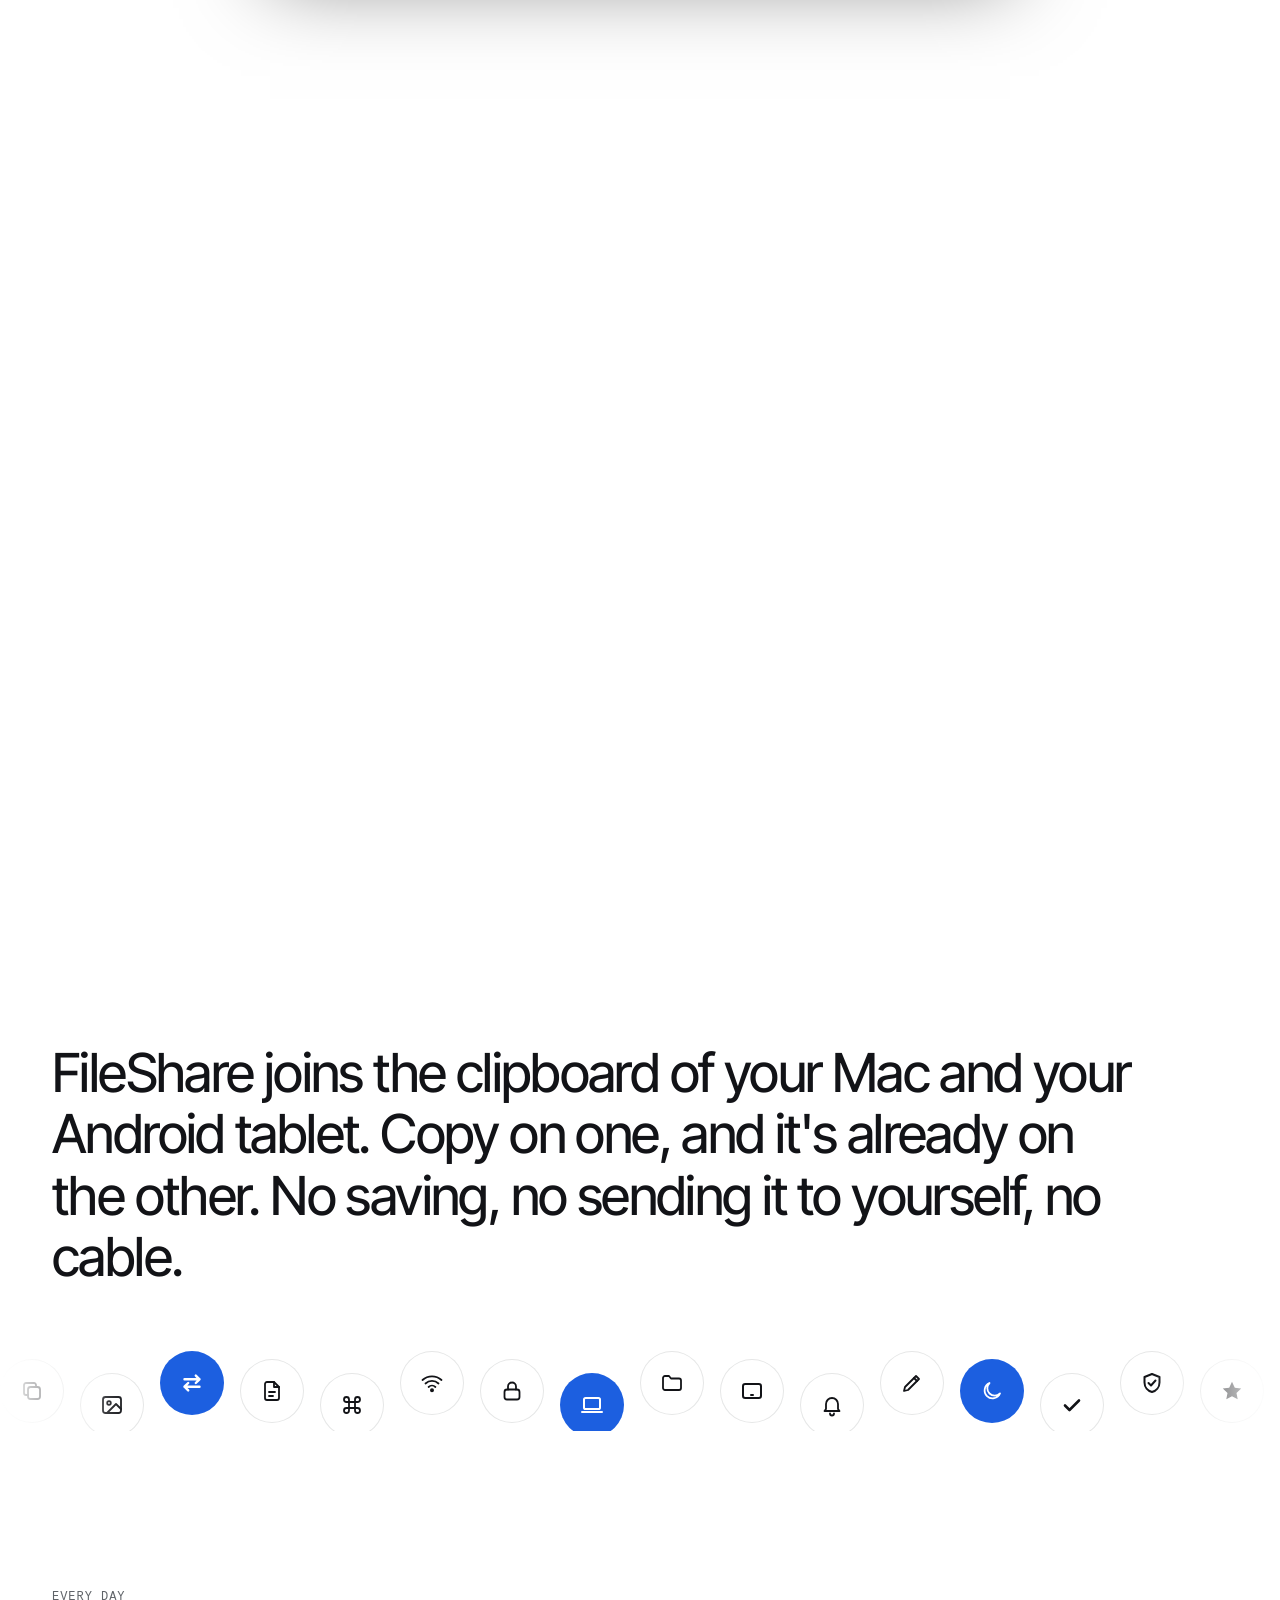
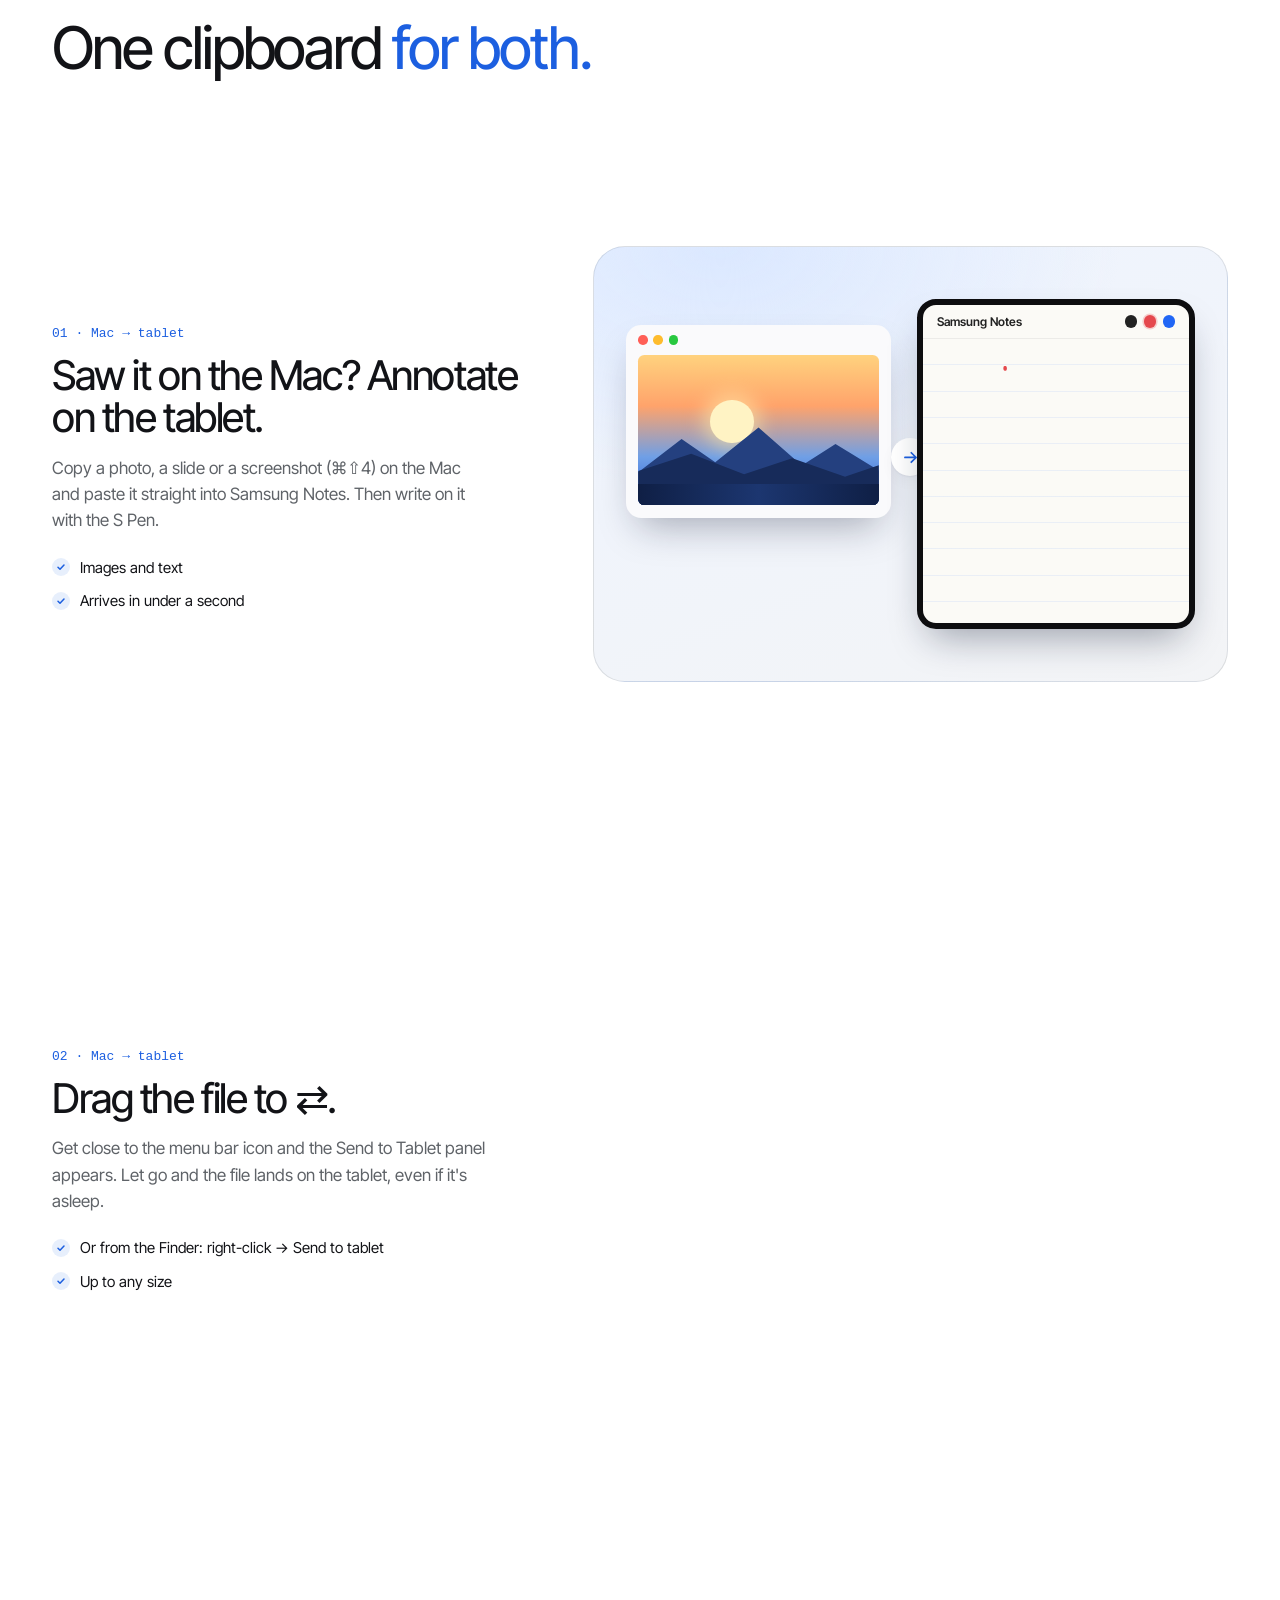
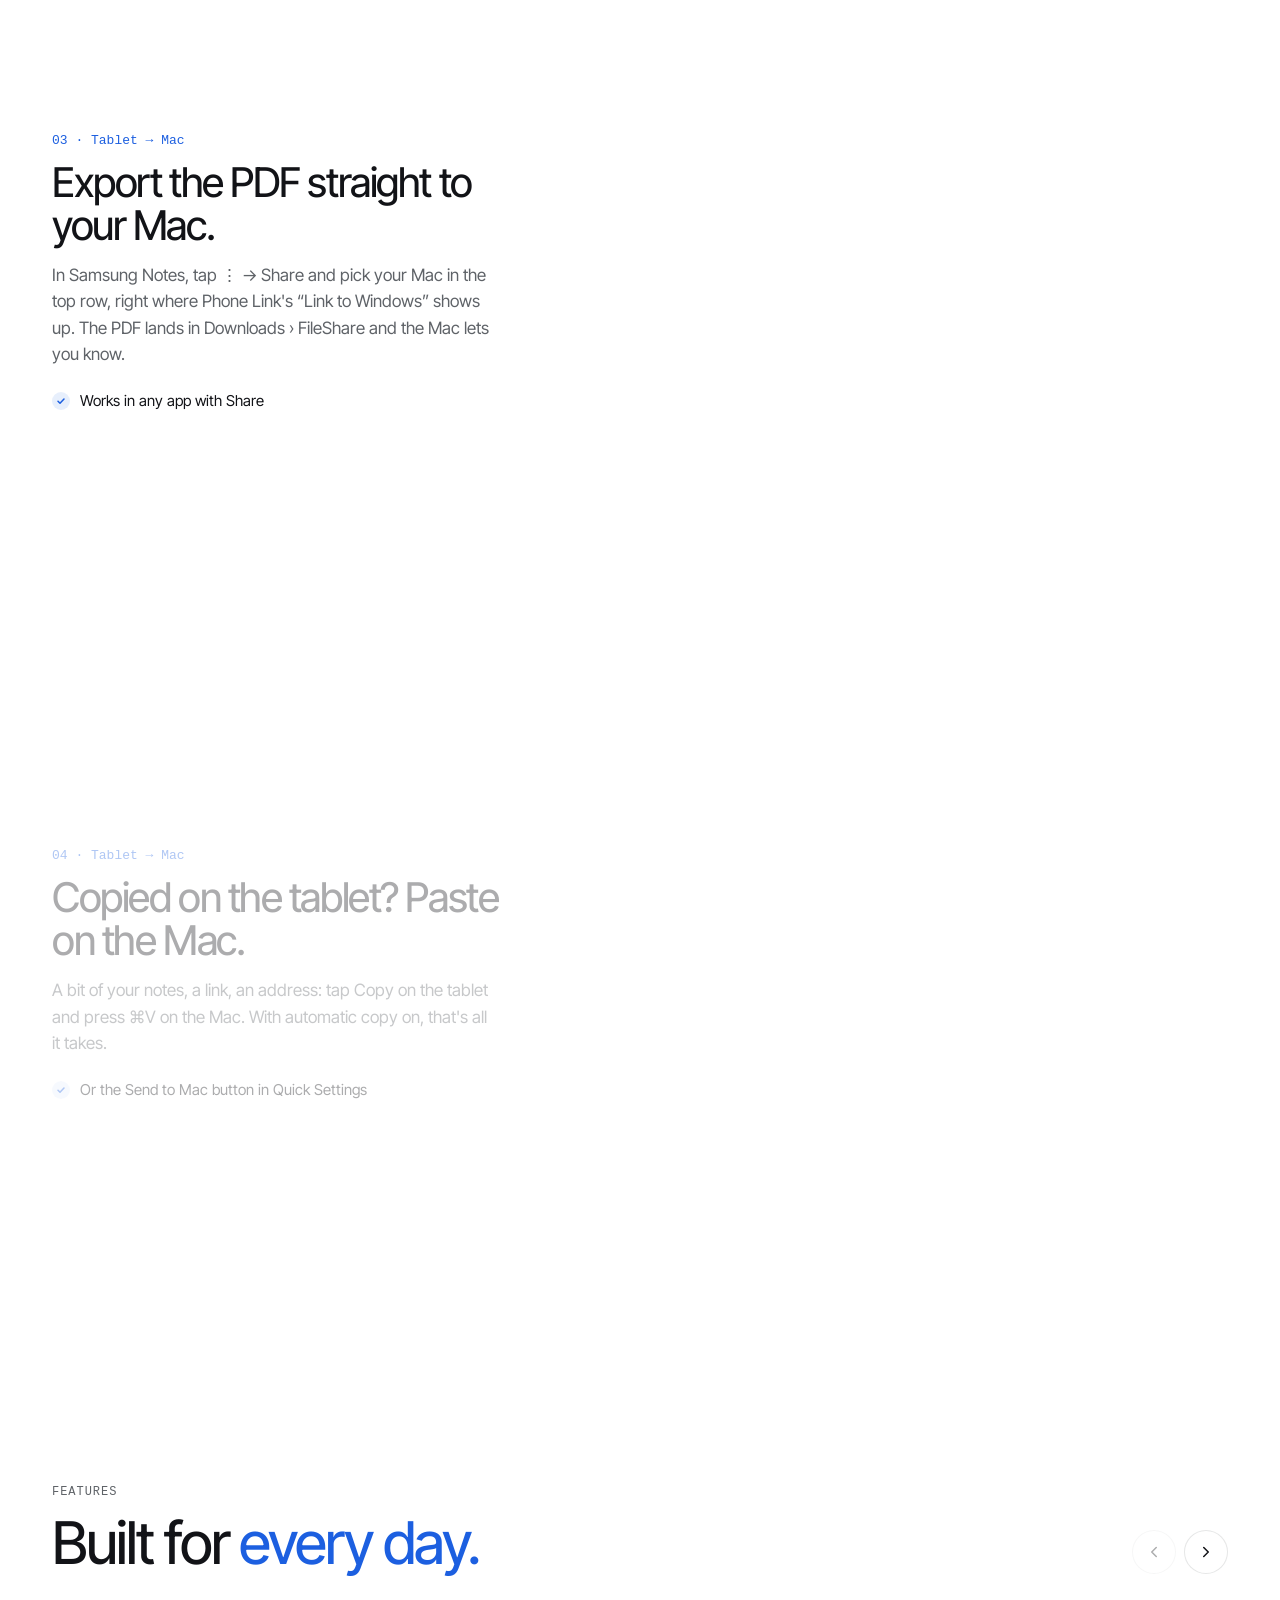
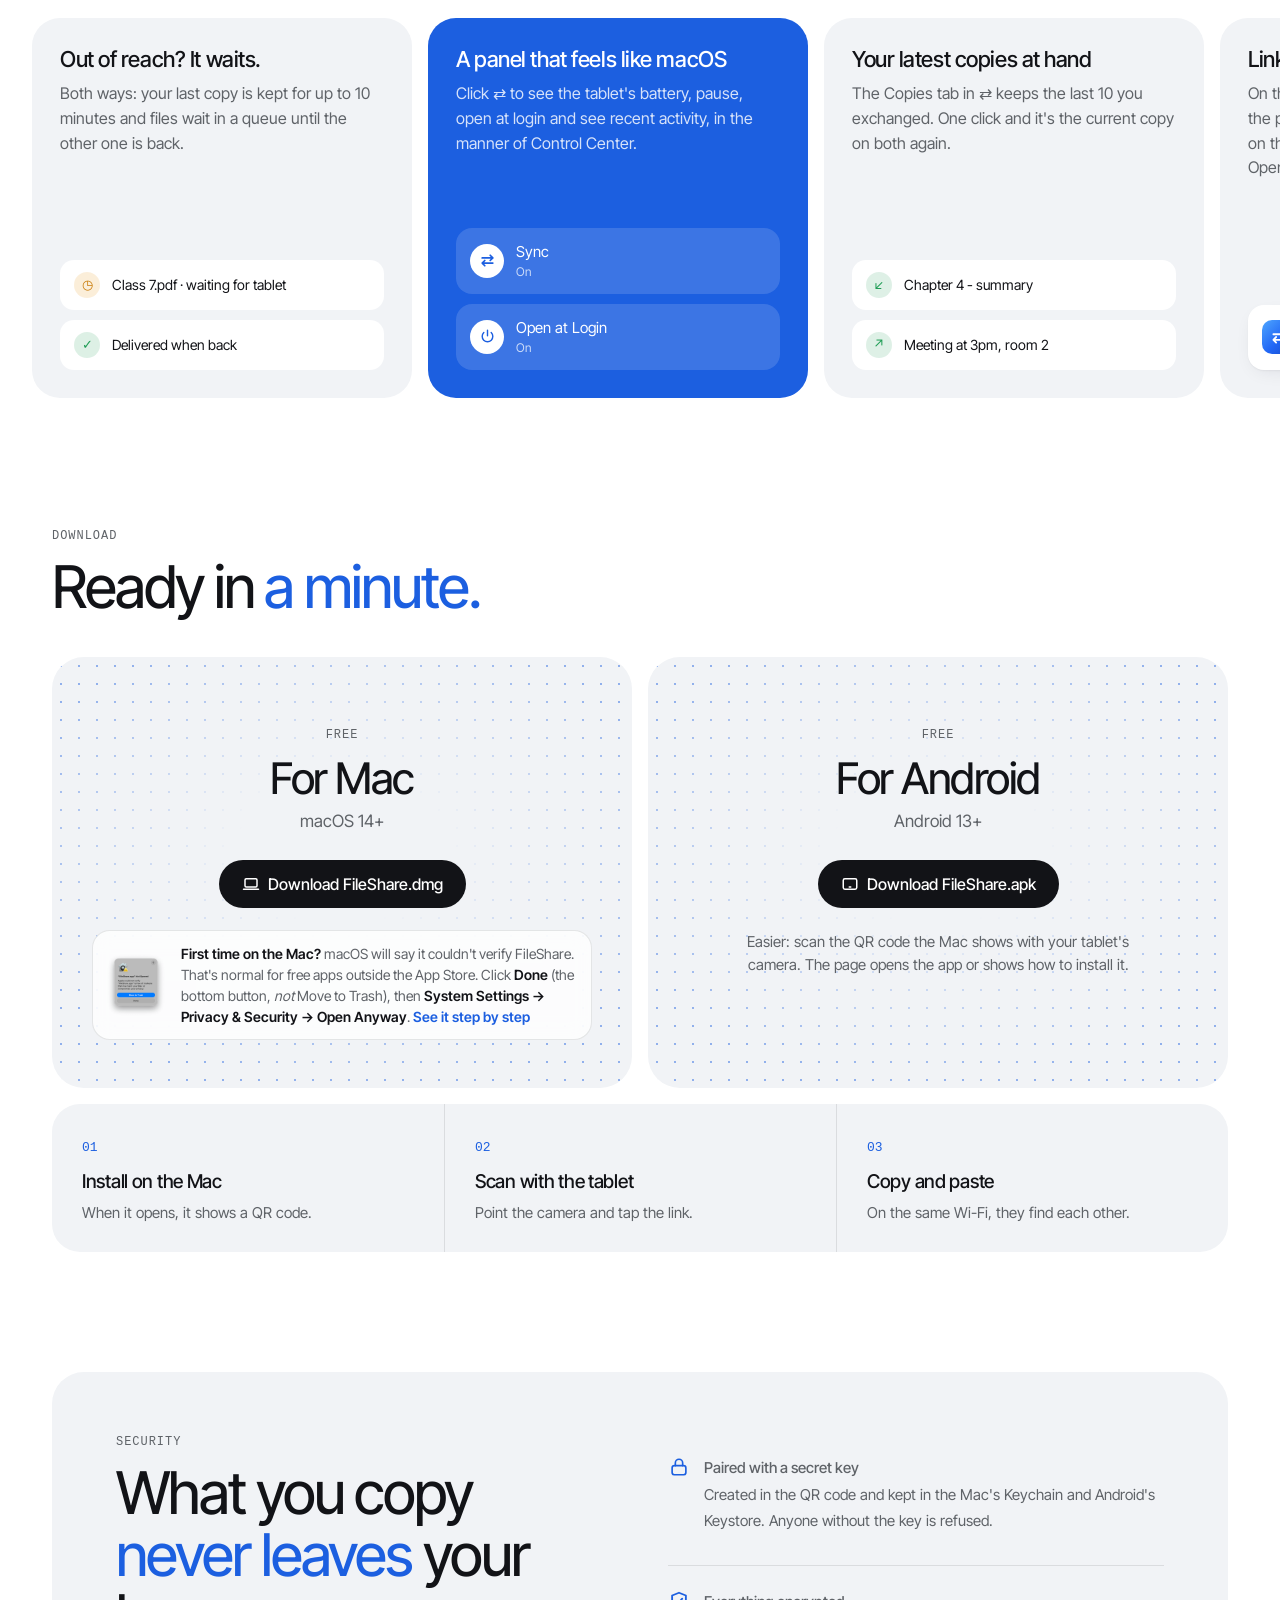
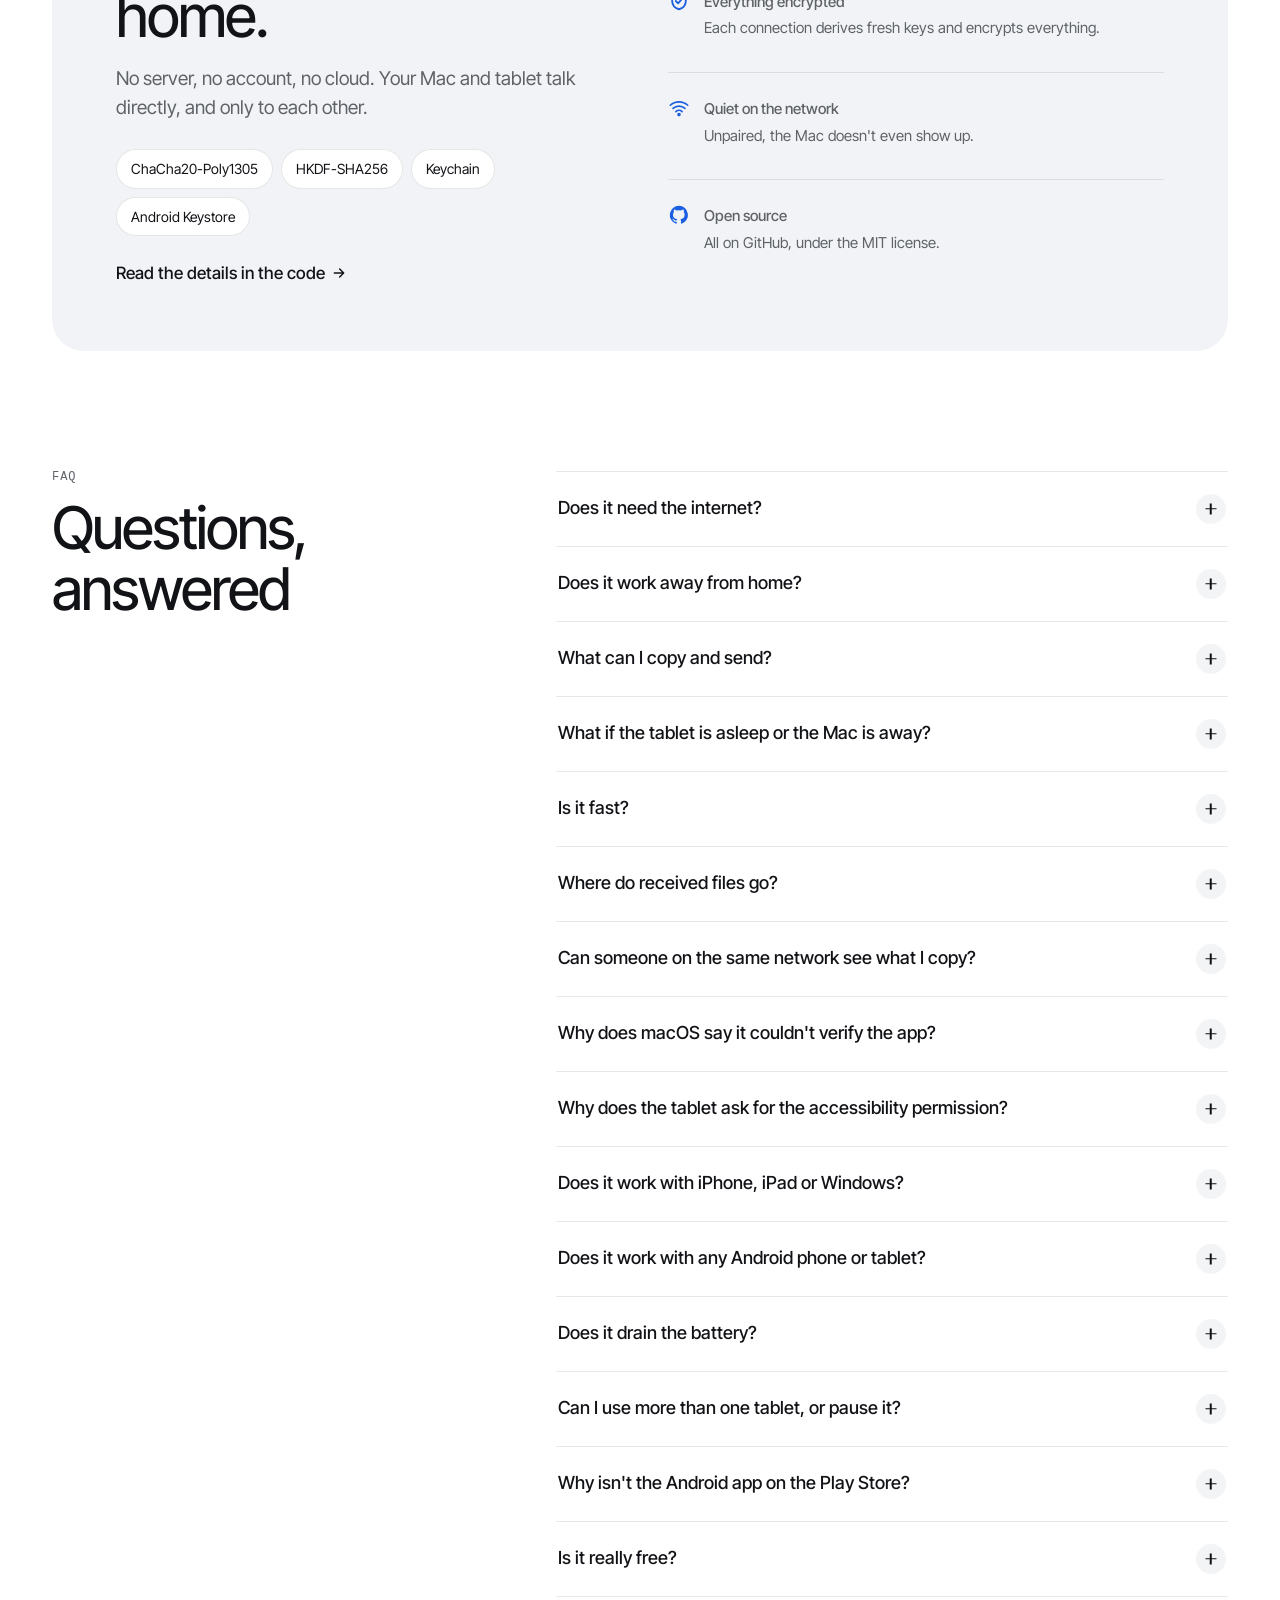
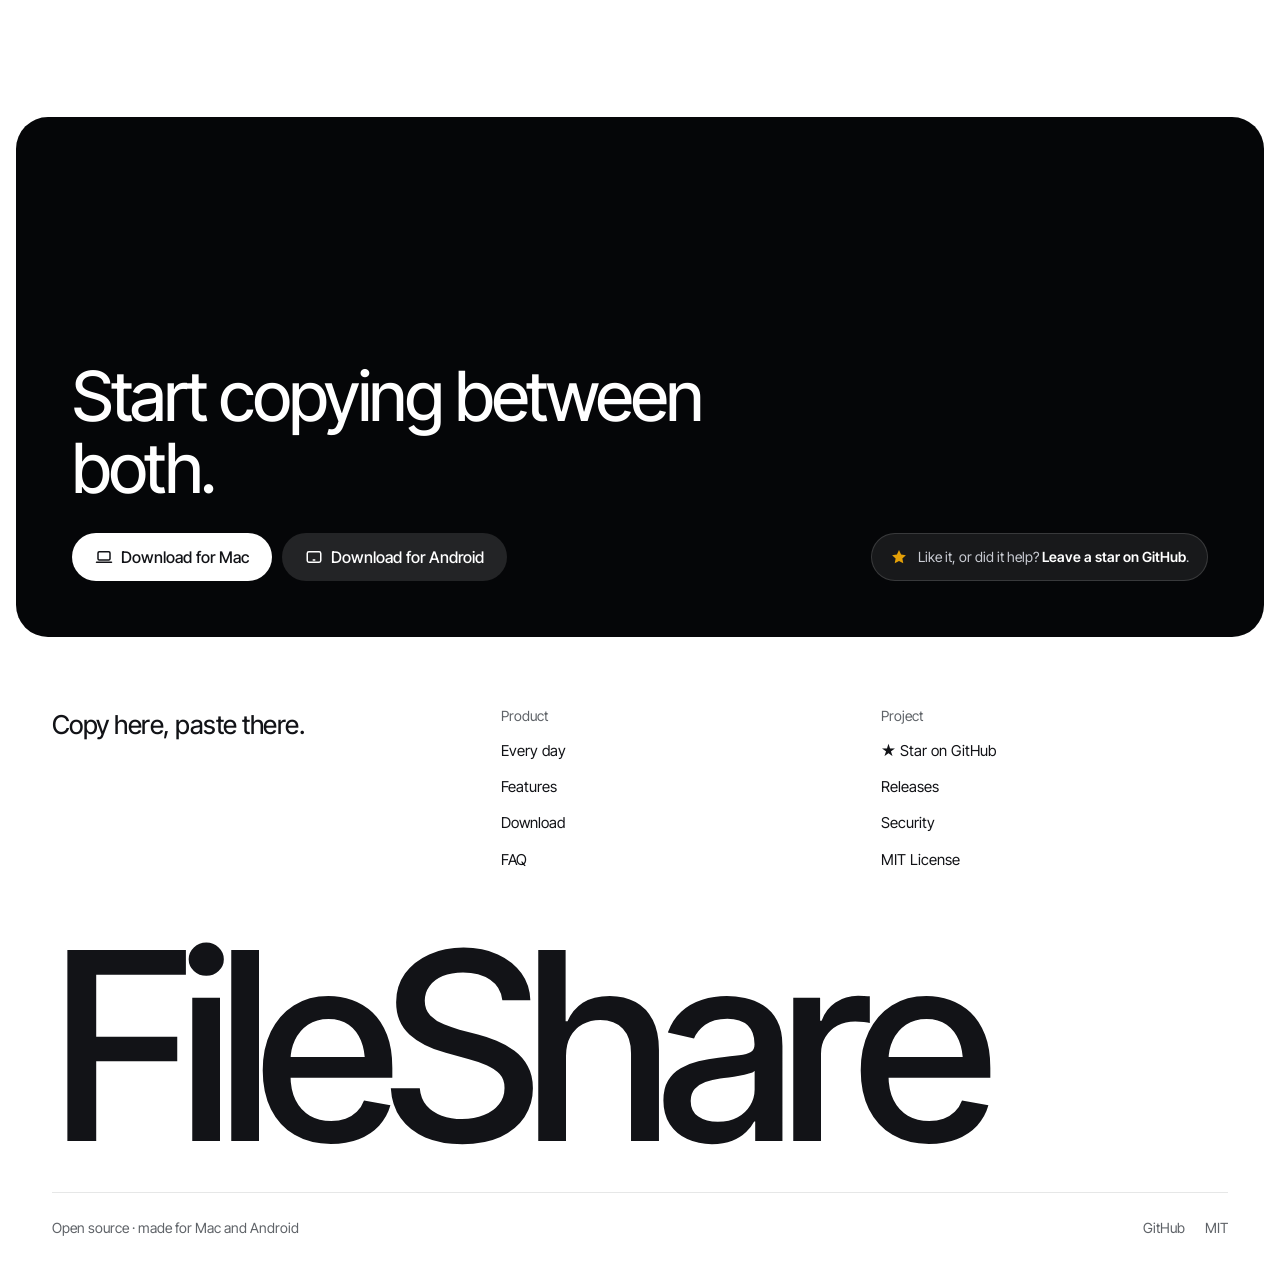
==== commit fdedc8e1: "docs: recorde de 41 MB/s no site, nos READMEs e nas métricas Planilha de 200 MB do Mac para o tablet" ====
--- a/site/index.html
+++ b/site/index.html
@@ -378,7 +378,7 @@
       <article class="fcard">
         <h3><span lang="pt">Arquivos nos dois sentidos</span><span lang="en">Files both ways</span></h3>
         <p><span lang="pt">PDFs, vídeos e pastas inteiras, de qualquer tamanho. Se o Wi-Fi cair no meio, continua de onde parou.</span><span lang="en">PDFs, videos and whole folders, of any size. If the Wi-Fi drops halfway, it picks up where it stopped.</span></p>
-        <div class="vis"><div class="big">30 MB/s</div><div class="eyebrow" style="margin-top:8px"><span lang="pt">com planilhas e textos, pelo Wi-Fi</span><span lang="en">with spreadsheets and text, over Wi-Fi</span></div></div>
+        <div class="vis"><div class="big">41 MB/s</div><div class="eyebrow" style="margin-top:8px"><span lang="pt">com planilhas e textos, pelo Wi-Fi</span><span lang="en">with spreadsheets and text, over Wi-Fi</span></div></div>
       </article>
       <article class="fcard">
         <h3><span lang="pt">Avisos que abrem o arquivo</span><span lang="en">Notices that open the file</span></h3>
@@ -482,7 +482,7 @@
         </details>
         <details>
           <summary><span lang="pt">É rápido?</span><span lang="en">Is it fast?</span><span class="plus"></span></summary>
-          <div class="answer"><div><span lang="pt">Depende mais do seu Wi-Fi do que do app. Com o Mac e o tablet numa rede de 5 GHz, medimos 1 GB em 95 segundos (11 MB/s) do Mac para o tablet, na faixa de um pen drive USB 2.0. Planilhas, CSV e textos vão comprimidos sem você perceber e chegam ainda mais rápido: um CSV de 500 MB levou 16 segundos (30 MB/s). Numa rede de 2,4 GHz, conte com uns 3 a 5 MB/s. O arquivo sempre chega idêntico.</span><span lang="en">It depends more on your Wi-Fi than on the app. With the Mac and the tablet on a 5 GHz network, we measured 1 GB in 95 seconds (11 MB/s) from the Mac to the tablet, in the range of a USB 2.0 flash drive. Spreadsheets, CSV and text are compressed behind the scenes and arrive even faster: a 500 MB CSV took 16 seconds (30 MB/s). On a 2.4 GHz network, expect about 3 to 5 MB/s. The file always arrives identical.</span></div></div>
+          <div class="answer"><div><span lang="pt">Depende mais do seu Wi-Fi do que do app. Com o Mac e o tablet numa rede de 5 GHz, medimos 1 GB em 95 segundos (11 MB/s) do Mac para o tablet, na faixa de um pen drive USB 2.0. Planilhas, CSV e textos vão comprimidos sem você perceber e chegam ainda mais rápido: um CSV de 200 MB levou 4,9 segundos (41 MB/s). Numa rede de 2,4 GHz, conte com uns 3 a 5 MB/s. O arquivo sempre chega idêntico.</span><span lang="en">It depends more on your Wi-Fi than on the app. With the Mac and the tablet on a 5 GHz network, we measured 1 GB in 95 seconds (11 MB/s) from the Mac to the tablet, in the range of a USB 2.0 flash drive. Spreadsheets, CSV and text are compressed behind the scenes and arrive even faster: a 200 MB CSV took 4.9 seconds (41 MB/s). On a 2.4 GHz network, expect about 3 to 5 MB/s. The file always arrives identical.</span></div></div>
         </details>
         <details>
           <summary><span lang="pt">Onde ficam os arquivos recebidos?</span><span lang="en">Where do received files go?</span><span class="plus"></span></summary>
